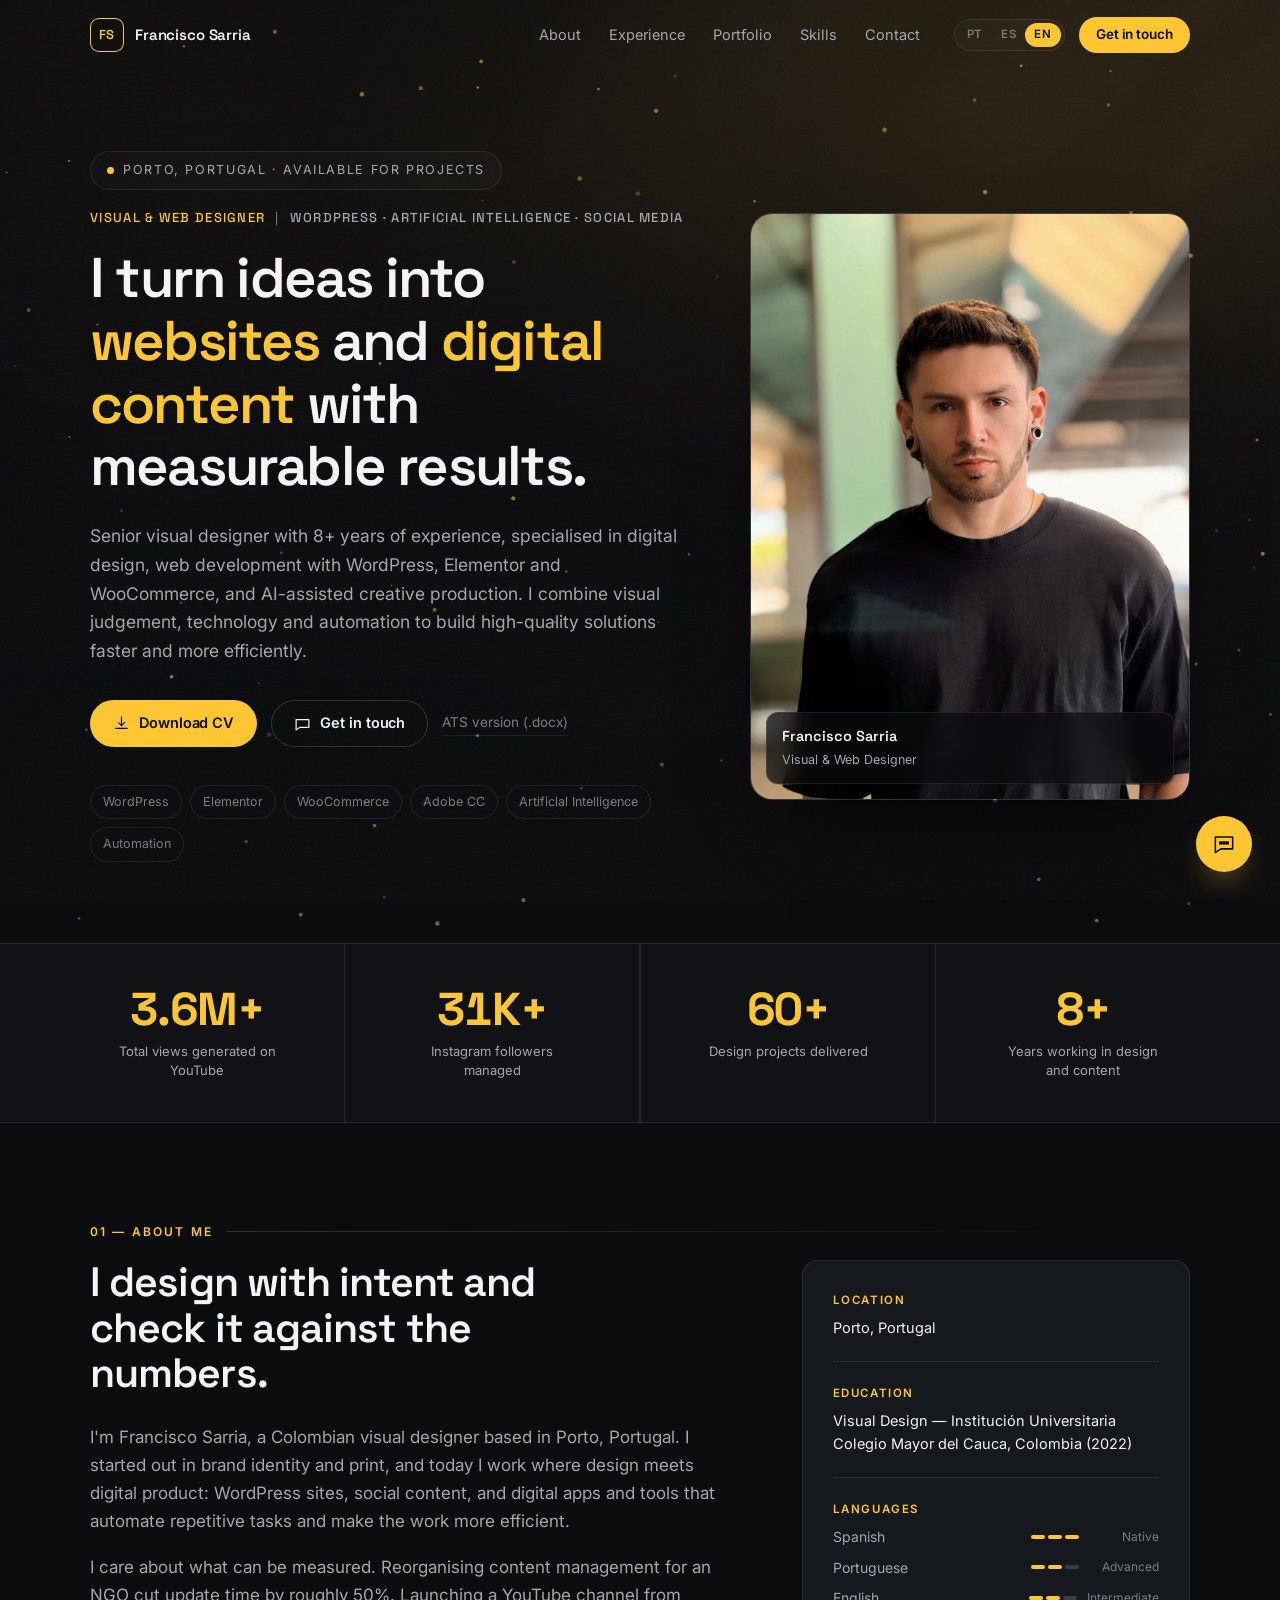
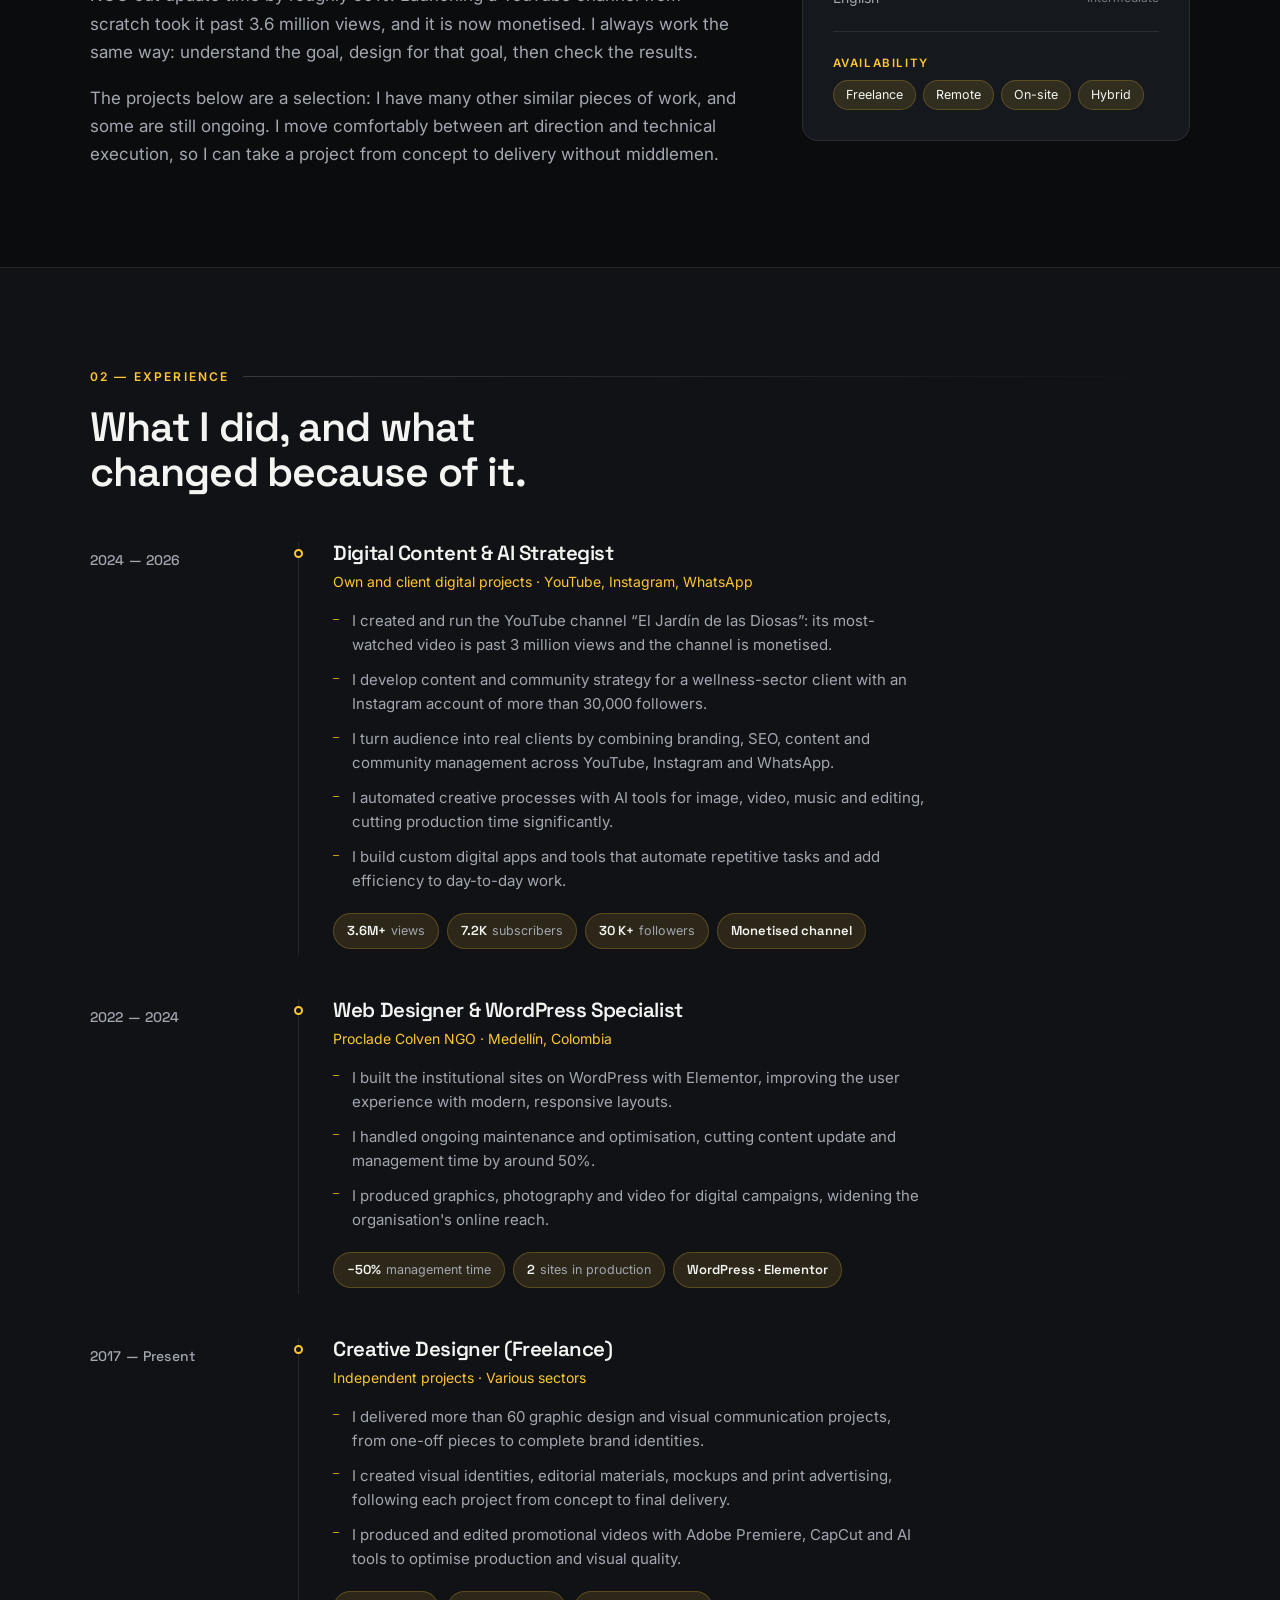
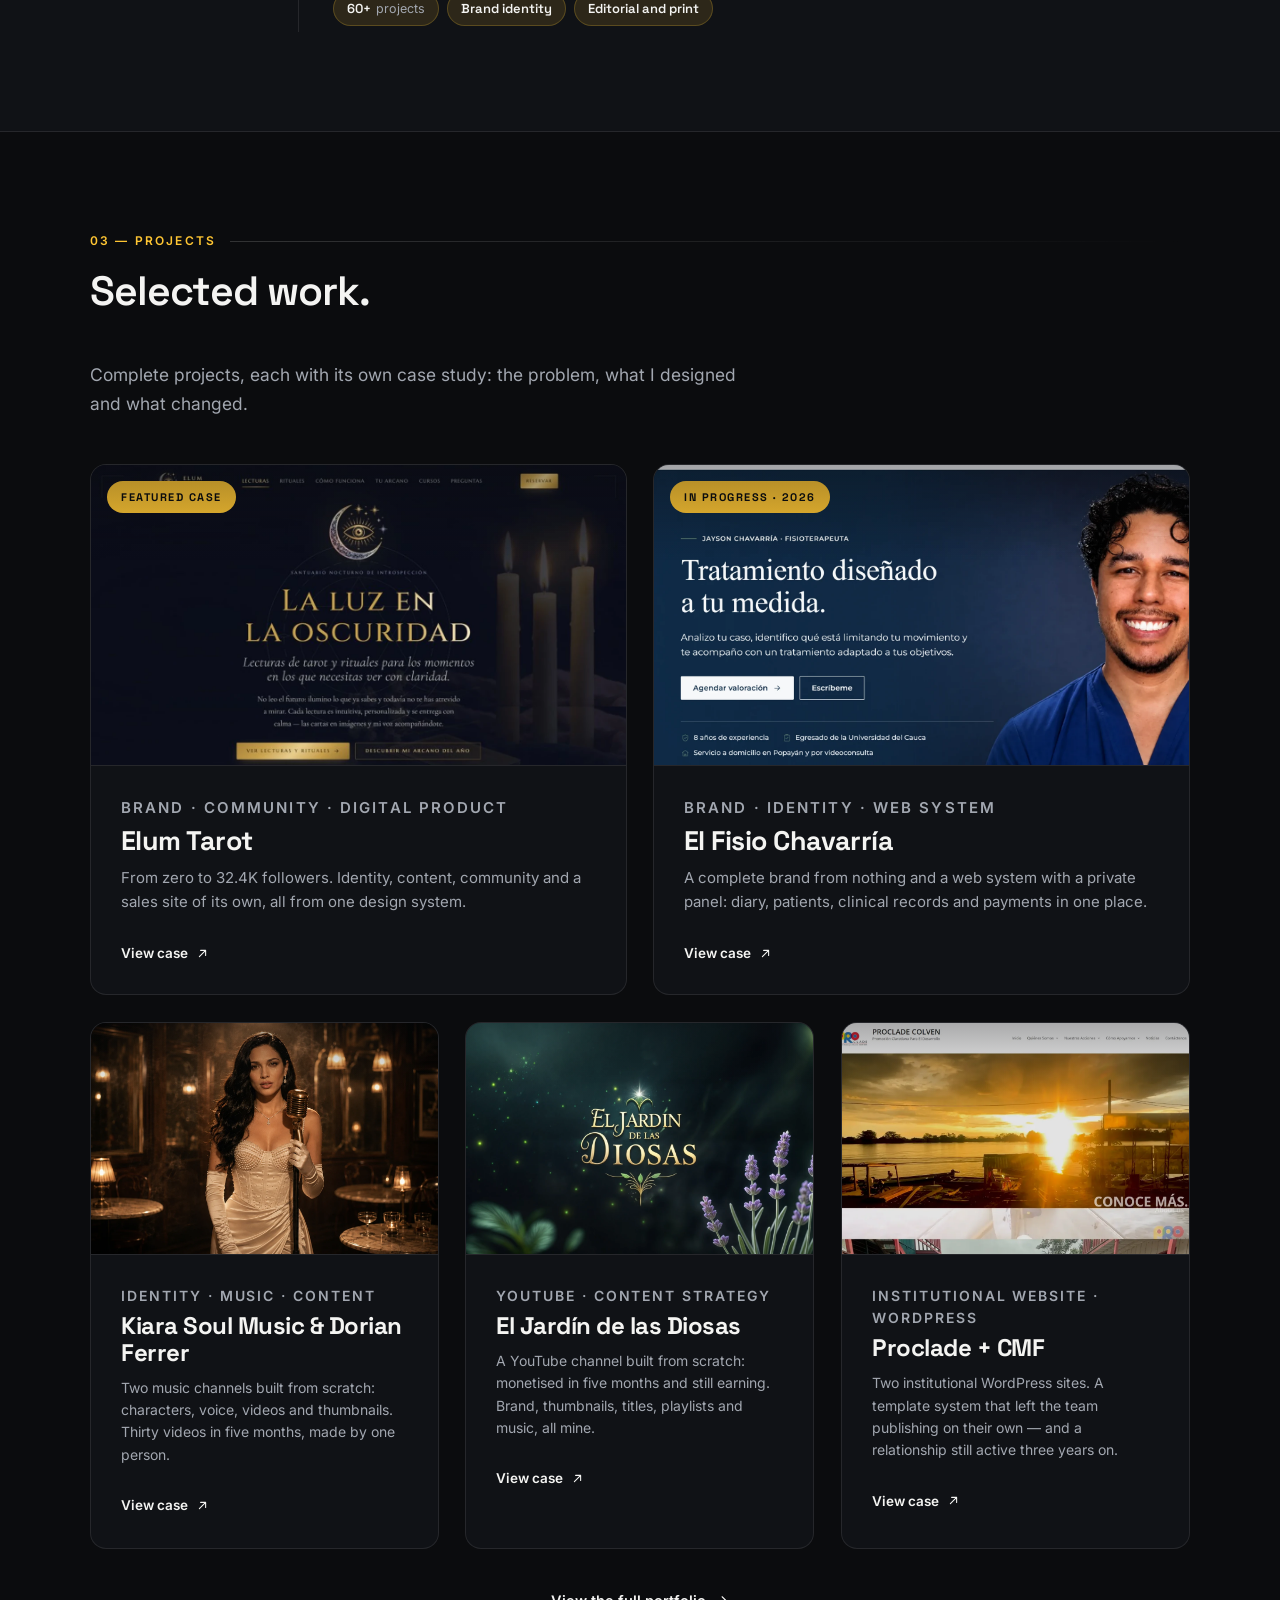
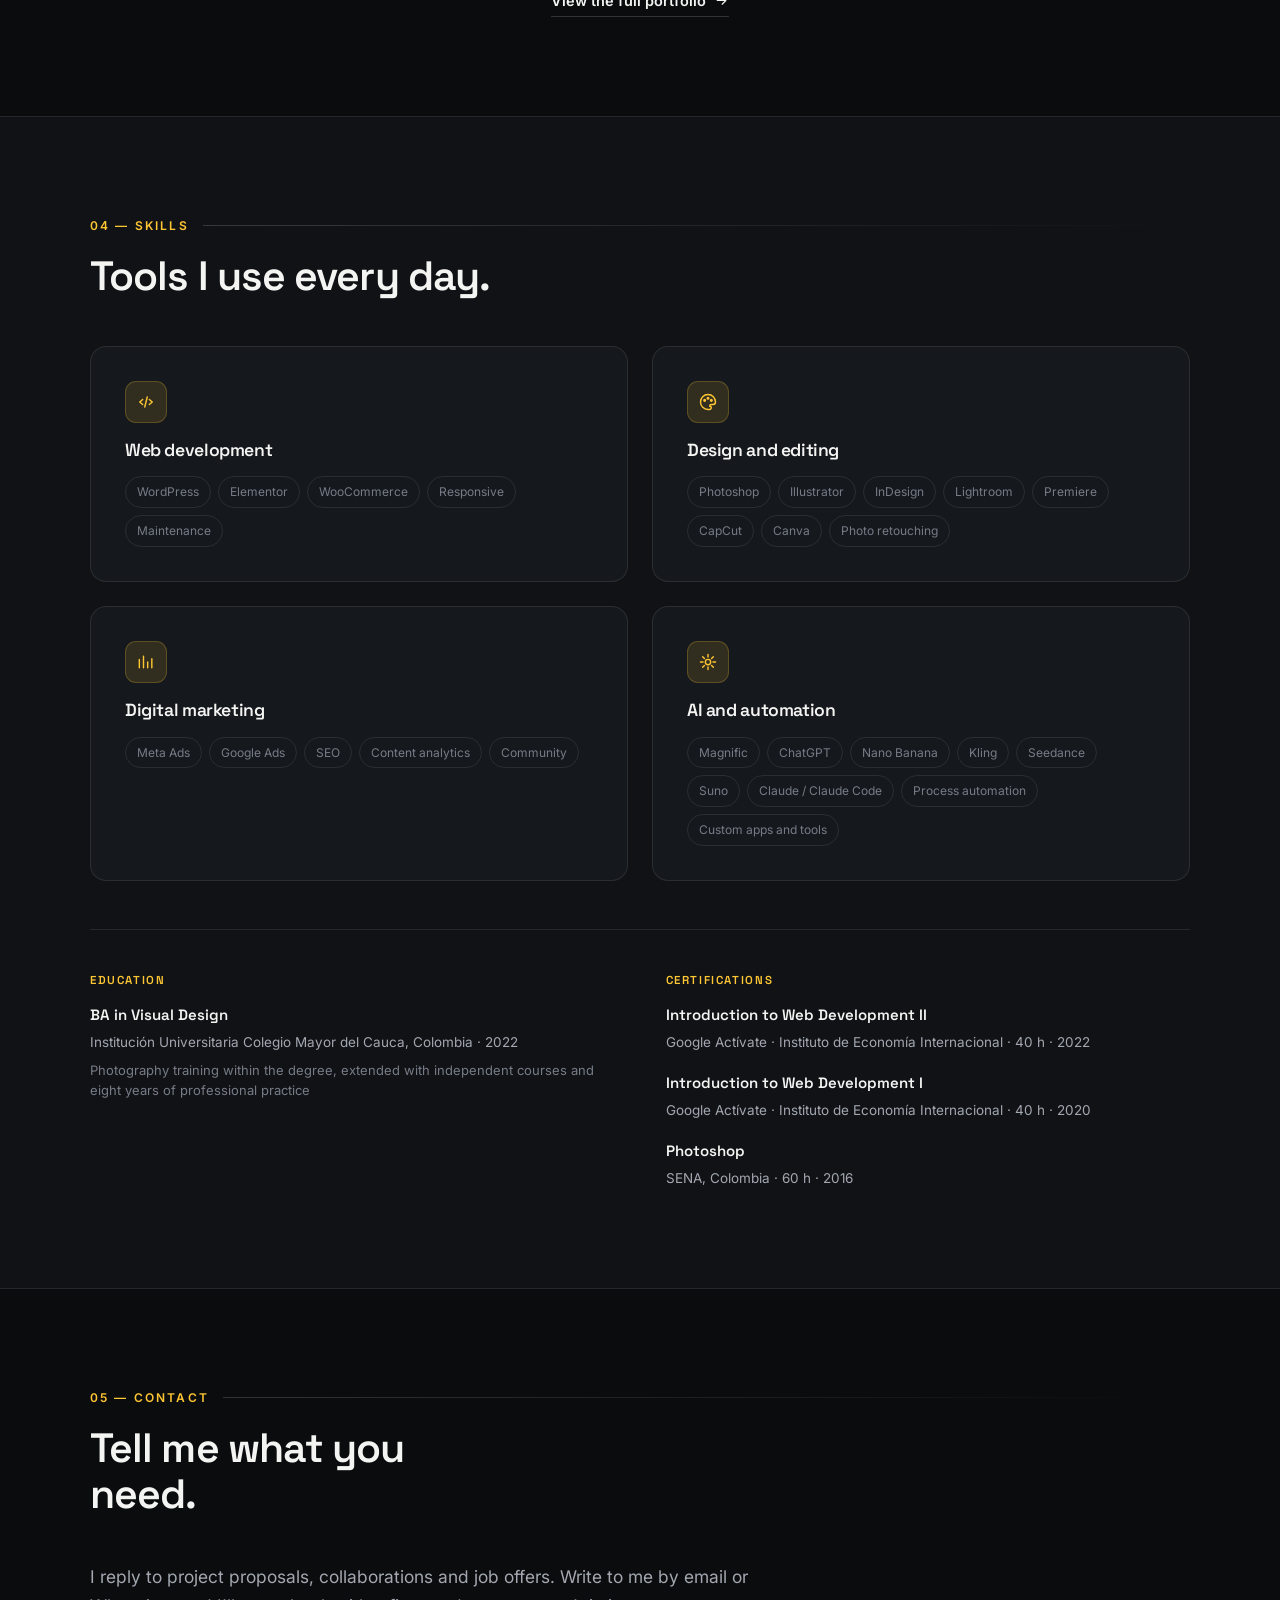
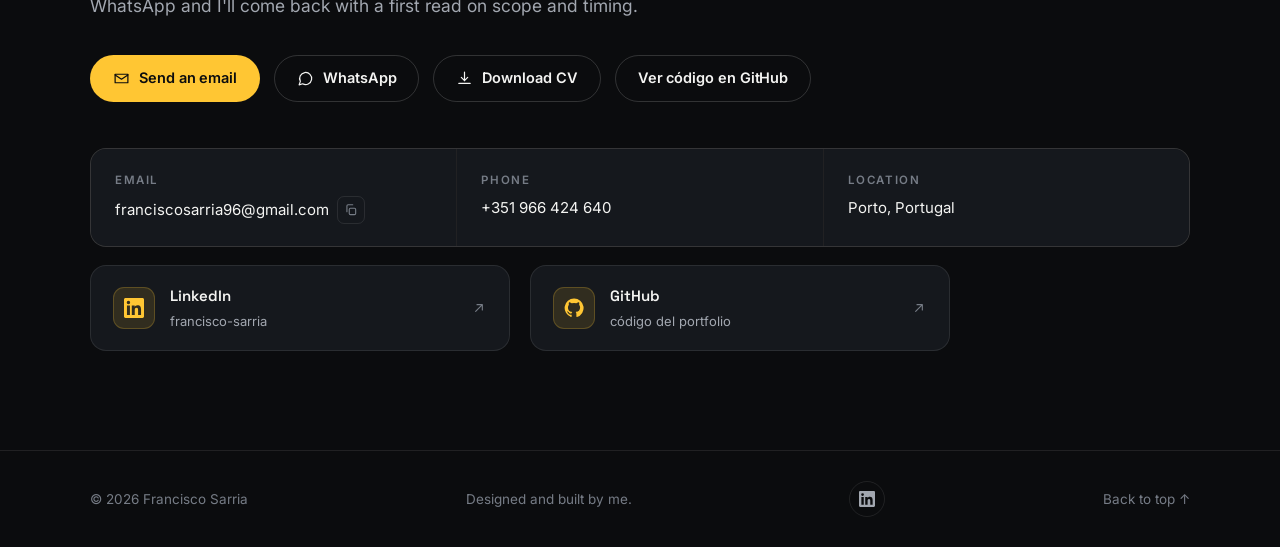
==== index.html @ 2a7cea92 "feat: destacar portfolio y herramientas personalizadas" ====
<!DOCTYPE html>
<html lang="es">
<head>
<meta charset="utf-8">
<meta name="viewport" content="width=device-width, initial-scale=1, viewport-fit=cover">
<title data-i18n="meta.title">Francisco Sarria — Diseñador Visual y Web · WordPress e IA</title>
<meta name="description" data-i18n-attr="content:meta.desc" content="Diseñador visual y web en Oporto, Portugal. Diseño y construyo páginas web con WordPress y con inteligencia artificial, y dirijo contenido digital.">
<meta name="author" content="Francisco Sarria">
<meta name="theme-color" content="#0B0C0E">

<meta property="og:type" content="website">
<meta property="og:title" content="Francisco Sarria — Visual &amp; Web Designer">
<meta property="og:description" content="Diseño y construyo páginas web con WordPress y con inteligencia artificial. Oporto, Portugal.">
<meta property="og:image" content="https://frajo10.github.io/cvfrancisco/assets/img/francisco.webp">
    <meta property="og:url" content="https://frajo10.github.io/cvfrancisco/">

<link rel="icon" href="assets/img/favicon.svg" type="image/svg+xml">
<link rel="preconnect" href="https://fonts.googleapis.com">
<link rel="preconnect" href="https://fonts.gstatic.com" crossorigin>
<link href="https://fonts.googleapis.com/css2?family=Inter:wght@400;500;600&family=Space+Grotesk:wght@400;500;600;700&display=swap" rel="stylesheet">
<link rel="stylesheet" href="assets/css/style.css?v=55">
<script>document.documentElement.classList.add('js');</script>
</head>
<body>

<a class="skip-link" href="#inicio" data-i18n="a11y.skip">Ir al contenido</a>
<div class="progress" id="progress" aria-hidden="true"><span></span></div>

<!-- ============ HEADER ============ -->
<header class="site-header" id="header">
  <div class="wrap header-inner">
    <a href="#inicio" class="brand" aria-label="Francisco Sarria">
      <span class="brand-mark">FS</span>
      <span class="brand-name">Francisco Sarria</span>
    </a>

    <nav class="nav" id="nav" aria-label="Principal">
      <a href="#sobre-mi"    data-i18n="nav.about">Sobre mí</a>
      <a href="#experiencia" data-i18n="nav.experience">Experiencia</a>
      <a href="portafolio.html" data-i18n="nav.work">Portafolio</a>
      <a href="#habilidades" data-i18n="nav.skills">Habilidades</a>
      <a href="#contacto"    data-i18n="nav.contact">Contacto</a>

      <div class="nav-tools">
        <div class="lang" role="group" aria-label="Idioma">
          <button type="button" data-lang="pt">PT</button>
          <button type="button" data-lang="es">ES</button>
          <button type="button" data-lang="en">EN</button>
        </div>
        <a href="#contacto" class="btn btn-primary btn-sm nav-cta" data-i18n="cta.write">Escríbeme</a>
      </div>
    </nav>

    <button class="burger" id="burger" aria-expanded="false" aria-controls="nav" aria-label="Menú">
      <span></span><span></span>
    </button>
  </div>
</header>

<main>

<!-- ============ HERO ============ -->
<section class="hero" id="inicio">
  <div class="hero-bg" aria-hidden="true"><img src="assets/img/hero-bg.webp" alt="" id="heroBg"></div>
  <div class="wrap hero-grid">

    <div class="hero-copy">
      <p class="eyebrow reveal">
        <span class="dot" aria-hidden="true"></span>
        <span data-i18n="hero.eyebrow">Oporto, Portugal · Disponible para proyectos</span>
      </p>

      <p class="hero-kicker reveal" data-d="1">
        <span class="hk-role" data-i18n="hero.kicker.role">Visual &amp; Web Designer</span>
        <span class="hk-stack" data-i18n="hero.kicker.stack">WordPress · Inteligencia Artificial · Social Media</span>
      </p>

      <h1 class="reveal" data-d="2" data-i18n-html="hero.title">
        Convierto ideas en <em>webs</em> y <em>contenido digital</em> con resultados medibles.
      </h1>

      <p class="lead reveal" data-d="3" data-i18n="hero.lead">
        Diseñador visual senior con +8 años de experiencia, especializado en diseño digital, desarrollo web
        con WordPress, Elementor y WooCommerce, y producción creativa asistida por IA. Combino criterio
        visual, tecnología y automatización para crear soluciones de alta calidad con mayor velocidad y
        eficiencia.
      </p>

      <div class="hero-actions reveal" data-d="4">
        <a class="btn btn-primary" href="assets/docs/CV-Francisco-Sarria-2026.pdf" download>
          <svg viewBox="0 0 24 24" aria-hidden="true"><path d="M12 3v12m0 0 4.5-4.5M12 15l-4.5-4.5M4 19h16"/></svg>
          <span data-i18n="cta.cv">Descargar CV</span>
        </a>
        <a class="btn btn-ghost" href="#contacto">
          <svg viewBox="0 0 24 24" aria-hidden="true"><path d="M3 6.5h18v11H8l-5 3.5z"/></svg>
          <span data-i18n="cta.write">Escríbeme</span>
        </a>
        <a class="link-min" href="assets/docs/CV-Francisco-Sarria-ATS.docx" download data-i18n="cta.ats">Versión ATS (.docx)</a>
      </div>

      <ul class="hero-tags reveal" data-d="5">
        <li>WordPress</li><li>Elementor</li><li>WooCommerce</li><li>Adobe CC</li><li data-i18n="tag.ai">Inteligencia Artificial</li><li data-i18n="tag.auto">Automatización</li>
      </ul>
    </div>

    <figure class="hero-photo reveal" data-d="2">
      <img src="assets/img/francisco.webp"
           srcset="assets/img/francisco-sm.webp 700w, assets/img/francisco.webp 1200w"
           sizes="(max-width:1020px) 92vw, 760px"
           data-i18n-attr="alt:a.foto" alt="Francisco Sarria" width="1200" height="1600" fetchpriority="high">
      <figcaption>
        <strong>Francisco Sarria</strong>
        <span data-i18n="hero.role">Visual &amp; Web Designer</span>
      </figcaption>
    </figure>

  </div>
</section>

<!-- ============ METRICS ============ -->
<section class="metrics" aria-label="Resultados">
  <div class="wrap metrics-grid">
    <div class="metric reveal" data-d="0" data-tilt="4">
      <span class="num" data-count="3.6" data-decimals="1" data-suffix=" M+">0</span>
      <span class="metric-label" data-i18n="metric.views">Reproducciones acumuladas en YouTube</span>
    </div>
    <div class="metric reveal" data-d="1" data-tilt="4">
      <span class="num" data-count="31" data-suffix=" K+">0</span>
      <span class="metric-label" data-i18n="metric.followers">Seguidores gestionados en Instagram</span>
    </div>
    <div class="metric reveal" data-d="2" data-tilt="4">
      <span class="num" data-count="60" data-suffix="+">0</span>
      <span class="metric-label" data-i18n="metric.projects">Proyectos de diseño entregados</span>
    </div>
    <div class="metric reveal" data-d="3" data-tilt="4">
      <span class="num" data-count="8" data-suffix="+">0</span>
      <span class="metric-label" data-i18n="metric.years">Años trabajando en diseño y contenido</span>
    </div>
  </div>
</section>

<!-- ============ SOBRE MÍ ============ -->
<section class="section" id="sobre-mi">
  <div class="wrap">
    <p class="kicker reveal"><span data-i18n="sec.about.kicker">01 — Sobre mí</span></p>
    <div class="about-grid">

      <div class="about-copy">
        <h2 class="reveal" data-i18n="sec.about.title">Diseño con criterio y lo compruebo con números.</h2>
        <p class="reveal" data-d="1" data-i18n="about.p1">
          Soy Francisco Sarria, diseñador visual colombiano radicado en Oporto. Empecé en identidad de marca e
          impresos y hoy trabajo donde el diseño se cruza con el producto digital: sitios en WordPress, contenido
          para redes y herramientas personalizadas que automatizan tareas, generan propuestas y ayudan a investigar
          oportunidades.
        </p>
        <p class="reveal" data-d="2" data-i18n="about.p2">
          Me interesa lo que se puede medir. Al reorganizar la gestión de contenidos de una ONGD, el tiempo de
          actualización bajó cerca de un 50%. Al lanzar un canal de YouTube desde cero, superó los 3,6 millones de
          reproducciones y hoy está monetizado. Trabajo siempre igual: entiendo el objetivo, diseño para ese
          objetivo y reviso los resultados.
        </p>
        <p class="reveal" data-d="3" data-i18n="about.p3">
          Me muevo con soltura entre la dirección de arte y la ejecución técnica, así que puedo llevar un proyecto
          del concepto a la entrega sin intermediarios.
        </p>
      </div>

      <aside class="about-facts reveal" data-d="2">
        <dl>
          <div>
            <dt data-i18n="facts.location">Ubicación</dt>
            <dd data-i18n="facts.location.v">Oporto, Portugal</dd>
          </div>
          <div>
            <dt data-i18n="facts.education">Formación</dt>
            <dd data-i18n="facts.education.v">Diseño Visual — Institución Universitaria Colegio Mayor del Cauca, Colombia (2022)</dd>
          </div>
          <div>
            <dt data-i18n="facts.languages">Idiomas</dt>
            <dd>
              <span class="lang-row"><span data-i18n="lang.es">Español</span><span class="bars" data-level="3" aria-hidden="true"><i></i><i></i><i></i></span><em data-i18n="level.native">Nativo</em></span>
              <span class="lang-row"><span data-i18n="lang.pt">Portugués</span><span class="bars" data-level="2" aria-hidden="true"><i></i><i></i><i></i></span><em data-i18n="level.advanced">Avanzado</em></span>
              <span class="lang-row"><span data-i18n="lang.en">Inglés</span><span class="bars" data-level="2" aria-hidden="true"><i></i><i></i><i></i></span><em data-i18n="level.intermediate">Intermedio</em></span>
            </dd>
          </div>
          <div>
            <dt data-i18n="facts.available">Disponibilidad</dt>
            <dd>
              <ul class="avail">
                <li data-i18n="avail.freelance">Freelance</li>
                <li data-i18n="avail.remote">Remoto</li>
                <li data-i18n="avail.onsite">Presencial</li>
                <li data-i18n="avail.hybrid">Híbrido</li>
              </ul>
            </dd>
          </div>
        </dl>
      </aside>

    </div>
  </div>
</section>

<!-- ============ EXPERIENCIA ============ -->
<section class="section section-alt" id="experiencia">
  <div class="wrap">
    <p class="kicker reveal"><span data-i18n="sec.exp.kicker">02 — Experiencia</span></p>
    <h2 class="reveal" data-i18n="sec.exp.title">Qué hice y qué cambió por hacerlo.</h2>

    <ol class="timeline">

      <li class="tl-item reveal">
        <div class="tl-when"><span>2024 — 2026</span></div>
        <div class="tl-body">
          <h3 data-i18n="exp.1.role">Digital Content &amp; AI Strategist</h3>
          <p class="tl-org" data-i18n="exp.1.org">Proyectos digitales propios y de clientes · YouTube, Instagram, WhatsApp</p>
          <ul>
            <li data-i18n="exp.1.b1">Creé y dirijo el canal de YouTube «El Jardín de las Diosas»: su vídeo más visto supera los 3 millones de reproducciones y el canal está monetizado.</li>
            <li data-i18n="exp.1.b2">Desarrollo la estrategia de contenido y comunidad de un cliente del sector bienestar, con una cuenta de Instagram de más de 30.000 seguidores.</li>
            <li data-i18n="exp.1.b3">Convierto audiencia en clientes reales combinando branding, SEO, contenido y gestión de comunidad en YouTube, Instagram y WhatsApp.</li>
            <li data-i18n="exp.1.b4">Automaticé procesos creativos con herramientas de IA para imagen, vídeo, música y edición, reduciendo de forma significativa los tiempos de producción.</li>
            <li data-i18n="exp.1.b5">Desarrollo herramientas a medida: generadores de prompts y contenido para nichos de Instagram, Prospecta para localizar webs con oportunidades de rediseño, y aplicaciones de research para Etsy y YouTube.</li>
          </ul>
          <div class="chips">
            <span class="chip"><span data-i18n="n.36m">3,6 M+</span> <em data-i18n="chip.views">reproducciones</em></span>
            <span class="chip"><span data-i18n="n.72k">7,2 K</span> <em data-i18n="chip.subs">suscriptores</em></span>
            <span class="chip">30 K+ <em data-i18n="chip.followers">seguidores</em></span>
            <span class="chip" data-i18n="chip.monetized">Canal monetizado</span>
          </div>
        </div>
      </li>

      <li class="tl-item reveal">
        <div class="tl-when"><span>2022 — 2024</span></div>
        <div class="tl-body">
          <h3 data-i18n="exp.2.role">Web Designer &amp; WordPress Specialist</h3>
          <p class="tl-org" data-i18n="exp.2.org">ONGD Proclade Colven · Medellín, Colombia</p>
          <ul>
            <li data-i18n="exp.2.b1">Desarrollé los sitios institucionales en WordPress con Elementor, mejorando la experiencia de usuario con layouts modernos y responsive.</li>
            <li data-i18n="exp.2.b2">Me encargué del mantenimiento y la optimización continua, reduciendo cerca de un 50% el tiempo de actualización y gestión de contenidos.</li>
            <li data-i18n="exp.2.b3">Produje contenido gráfico, fotografía y vídeo para campañas digitales, ampliando el alcance online de la organización.</li>
          </ul>
          <div class="chips">
            <span class="chip">−50% <em data-i18n="chip.time">tiempo de gestión</em></span>
            <span class="chip">2 <em data-i18n="chip.sites">sitios en producción</em></span>
            <span class="chip">WordPress · Elementor</span>
          </div>
        </div>
      </li>

      <li class="tl-item reveal">
        <div class="tl-when"><span>2017 — <span data-i18n="exp.3.now">Actualidad</span></span></div>
        <div class="tl-body">
          <h3 data-i18n="exp.3.role">Creative Designer (Freelance)</h3>
          <p class="tl-org" data-i18n="exp.3.org">Proyectos independientes · Sectores diversos</p>
          <ul>
            <li data-i18n="exp.3.b1">Entregué más de 60 proyectos de diseño gráfico y comunicación visual, desde piezas puntuales hasta identidades de marca completas.</li>
            <li data-i18n="exp.3.b2">Creé identidades visuales, materiales editoriales, mockups y publicidad impresa, acompañando cada proyecto del concepto a la entrega final.</li>
            <li data-i18n="exp.3.b3">Produje y edité vídeos promocionales con Adobe Premiere, CapCut y herramientas de IA para optimizar producción y calidad visual.</li>
          </ul>
          <div class="chips">
            <span class="chip">60+ <em data-i18n="chip.projects">proyectos</em></span>
            <span class="chip" data-i18n="chip.branding">Identidad de marca</span>
            <span class="chip" data-i18n="chip.editorial">Editorial e impresos</span>
          </div>
        </div>
      </li>

    </ol>
  </div>
</section>

<!-- ============ PROYECTOS ============ -->
<section class="section" id="proyectos">
  <div class="wrap">
    <p class="kicker reveal"><span data-i18n="sec.proj.kicker">03 — Proyectos</span></p>
    <h2 class="reveal" data-i18n="sec.proj.title">Trabajo seleccionado.</h2>
    <p class="lead reveal" data-d="1" data-i18n="sec.proj.lead"></p>

    <div class="vista">
      <article class="vista-card reveal vista-card--dest" data-d="0" data-tilt="3">
        <a href="elum.html">
          <div class="ph ph--cover">
            <span class="badge-featured" data-i18n="work.featured">Caso destacado</span>
            <img src="assets/img/elum/elum-portada.webp" data-i18n-attr="alt:a.portada" alt="" loading="lazy" width="1200" height="800">
          </div>
          <div class="vista-body">
            <p class="work-tag" data-i18n="work.1.tag"></p>
            <h3>Elum Tarot</h3>
            <p data-i18n="work.1.desc"></p>
            <span class="work-more">
              <span data-i18n="work.view">Ver caso</span>
              <svg viewBox="0 0 24 24" aria-hidden="true"><path d="M7 17 17 7M9 7h8v8"/></svg>
            </span>
          </div>
        </a>
      </article>
      <article class="vista-card reveal vista-card--dest" data-d="1" data-tilt="3">
        <a href="fisio-chavarria.html">
          <div class="ph ph--cover">
            <span class="badge-featured" data-i18n="work.inprogress">En desarrollo &middot; 2026</span>
            <img src="assets/img/fisio/fisio-portada.webp" data-i18n-attr="alt:af.web.home" alt="" loading="lazy" width="1500" height="1000">
          </div>
          <div class="vista-body">
            <p class="work-tag" data-i18n="work.5.tag"></p>
            <h3>El Fisio Chavarr&iacute;a</h3>
            <p data-i18n="work.5.desc"></p>
            <span class="work-more">
              <span data-i18n="work.view">Ver caso</span>
              <svg viewBox="0 0 24 24" aria-hidden="true"><path d="M7 17 17 7M9 7h8v8"/></svg>
            </span>
          </div>
        </a>
      </article>
      <article class="vista-card reveal" data-d="2" data-tilt="5">
        <a href="kiara-dorian.html">
          <div class="ph ph--cover">
            <img src="assets/img/kiara/kiara-plano-16x9.webp" data-i18n-attr="alt:ak.k16" alt="" loading="lazy" width="1628" height="916">
          </div>
          <div class="vista-body">
            <p class="work-tag" data-i18n="work.2.tag"></p>
            <h3>Kiara Soul Music &amp; Dorian Ferrer</h3>
            <p data-i18n="work.2.desc"></p>
            <span class="work-more">
              <span data-i18n="work.view">Ver caso</span>
              <svg viewBox="0 0 24 24" aria-hidden="true"><path d="M7 17 17 7M9 7h8v8"/></svg>
            </span>
          </div>
        </a>
      </article>
      <article class="vista-card reveal" data-d="3" data-tilt="5">
        <a href="jardin.html">
          <div class="ph ph--cover">
            <img src="assets/img/jardin/jardin-banner.webp" data-i18n-attr="alt:aj.banner" alt="" loading="lazy" width="1400" height="788">
          </div>
          <div class="vista-body">
            <p class="work-tag" data-i18n="work.3.tag"></p>
            <h3>El Jardín de las Diosas</h3>
            <p data-i18n="work.3.desc"></p>
            <span class="work-more">
              <span data-i18n="work.view">Ver caso</span>
              <svg viewBox="0 0 24 24" aria-hidden="true"><path d="M7 17 17 7M9 7h8v8"/></svg>
            </span>
          </div>
        </a>
      </article>
      <article class="vista-card reveal" data-d="4" data-tilt="5">
        <a href="proclade-cmf.html">
          <div class="ph ph--cover">
            <img src="assets/img/proclade/proclade-portada.webp" data-i18n-attr="alt:ap.ph" alt="" loading="lazy" width="1400" height="788">
          </div>
          <div class="vista-body">
            <p class="work-tag" data-i18n="work.4.tag"></p>
            <h3>Proclade + CMF</h3>
            <p data-i18n="work.4.desc"></p>
            <span class="work-more">
              <span data-i18n="work.view">Ver caso</span>
              <svg viewBox="0 0 24 24" aria-hidden="true"><path d="M7 17 17 7M9 7h8v8"/></svg>
            </span>
          </div>
        </a>
      </article>
    </div>

    <div class="projects-more reveal">
      <a href="portafolio.html" class="section-link">
        <span data-i18n="work.viewAll">Ver todo el portafolio</span>
        <svg viewBox="0 0 24 24" aria-hidden="true"><path d="M5 12h14M13 6l6 6-6 6"/></svg>
      </a>
    </div>
  </div>
</section>

<!-- ============ HABILIDADES ============ -->
<section class="section section-alt" id="habilidades">
  <div class="wrap">
    <p class="kicker reveal"><span data-i18n="sec.skills.kicker">04 — Habilidades</span></p>
    <h2 class="reveal" data-i18n="sec.skills.title">Herramientas que uso a diario.</h2>

    <div class="skills">
      <div class="skill reveal" data-d="0">
        <span class="skill-ico" aria-hidden="true">
          <svg viewBox="0 0 24 24"><path d="M8 9 4.5 12 8 15m8-6 3.5 3-3.5 3M13.5 6l-3 12"/></svg>
        </span>
        <h3 data-i18n="skills.web">Desarrollo web</h3>
        <ul class="tags">
          <li>WordPress</li><li>Elementor</li><li>WooCommerce</li><li data-i18n="t.responsive">Responsive</li><li data-i18n="t.maintenance">Mantenimiento</li>
        </ul>
      </div>

      <div class="skill reveal" data-d="1">
        <span class="skill-ico" aria-hidden="true">
          <svg viewBox="0 0 24 24"><path d="M12 3a9 9 0 1 0 0 18h2a2 2 0 0 0 0-4 2 2 0 0 1 2-2h2a3 3 0 0 0 3-3 9 9 0 0 0-9-9Z"/><circle cx="8" cy="10" r="1"/><circle cx="12" cy="7.5" r="1"/><circle cx="16" cy="10" r="1"/></svg>
        </span>
        <h3 data-i18n="skills.design">Diseño y edición</h3>
        <ul class="tags">
          <li>Photoshop</li><li>Illustrator</li><li>InDesign</li><li>Lightroom</li><li>Premiere</li><li>CapCut</li><li>Canva</li><li data-i18n="t.retouch">Retoque fotográfico</li>
        </ul>
      </div>

      <div class="skill reveal" data-d="2">
        <span class="skill-ico" aria-hidden="true">
          <svg viewBox="0 0 24 24"><path d="M4 19V9m5 10V5m5 14v-7m5 7V8"/></svg>
        </span>
        <h3 data-i18n="skills.marketing">Marketing digital</h3>
        <ul class="tags">
          <li>Meta Ads</li><li>Google Ads</li><li>SEO</li><li data-i18n="t.analytics">Analítica de contenido</li><li data-i18n="t.community">Comunidad</li>
        </ul>
      </div>

      <div class="skill reveal" data-d="3">
        <span class="skill-ico" aria-hidden="true">
          <svg viewBox="0 0 24 24"><path d="M12 3v3m0 12v3M3 12h3m12 0h3M5.6 5.6l2.1 2.1m8.6 8.6 2.1 2.1m0-12.8-2.1 2.1m-8.6 8.6-2.1 2.1"/><circle cx="12" cy="12" r="3.2"/></svg>
        </span>
        <h3 data-i18n="skills.ai">IA y automatización</h3>
        <ul class="tags">
          <li>Magnific</li><li>ChatGPT</li><li>Nano Banana</li><li>Kling</li><li>Seedance</li><li>Suno</li><li>Claude / Claude Code</li>
          <li data-i18n="t.automation">Automatización de procesos</li><li data-i18n="t.tools">Apps y herramientas a medida</li>
          <!-- FASE POSTERIOR: cuando elum.html documente la landing, convertir el tag
               "Apps y herramientas a medida" en un enlace a elum.html. Es la unica
               afirmacion de esta tarjeta sin una pieza que la respalde. -->
        </ul>
      </div>
    </div>

    <div class="edu reveal" data-d="4">
      <div class="edu-col">
        <h3 data-i18n="edu.h1">Formación</h3>
        <ul class="edu-list">
          <li>
            <strong data-i18n="edu.deg">Licenciatura en Diseño Visual</strong>
            <span data-i18n="edu.deg.v">Institución Universitaria Colegio Mayor del Cauca, Colombia · 2022</span>
            <em data-i18n="edu.deg.n">Formación en fotografía dentro de la carrera, ampliada con cursos independientes y ocho años de práctica profesional</em>
          </li>
        </ul>
      </div>
      <div class="edu-col">
        <h3 data-i18n="edu.h2">Certificaciones</h3>
        <ul class="edu-list">
          <li>
            <strong data-i18n="edu.c1">Introducción al Desarrollo Web II</strong>
            <span data-i18n="edu.c1.v">Google Actívate · Instituto de Economía Internacional · 40 h · 2022</span>
          </li>
          <li>
            <strong data-i18n="edu.c2">Introducción al Desarrollo Web I</strong>
            <span data-i18n="edu.c2.v">Google Actívate · Instituto de Economía Internacional · 40 h · 2020</span>
          </li>
          <li>
            <strong data-i18n="edu.c3">Photoshop</strong>
            <span data-i18n="edu.c3.v">SENA, Colombia · 60 h · 2016</span>
          </li>
        </ul>
      </div>
    </div>
  </div>
</section>

<!-- ============ CONTACTO ============ -->
<section class="section contact" id="contacto">
  <div class="wrap">
    <p class="kicker reveal"><span data-i18n="sec.contact.kicker">05 — Contacto</span></p>
    <h2 class="reveal" data-i18n="sec.contact.title">Cuéntame qué necesitas.</h2>
    <p class="lead reveal" data-d="1" data-i18n="contact.lead">
      Respondo a propuestas de proyecto, colaboraciones y ofertas de trabajo. Escríbeme por correo o por WhatsApp
      y te contesto con una primera idea de alcance y plazos.
    </p>

    <div class="contact-actions reveal" data-d="2">
      <a class="btn btn-primary" href="mailto:franciscosarria96@gmail.com?subject=Proyecto%20-%20Francisco%20Sarria">
        <svg viewBox="0 0 24 24" aria-hidden="true"><path d="M3 6h18v12H3z"/><path d="m3 7 9 6 9-6"/></svg>
        <span data-i18n="cta.email">Enviar un correo</span>
      </a>
      <a class="btn btn-ghost" href="https://wa.me/351966424640" target="_blank" rel="noopener noreferrer">
        <svg viewBox="0 0 24 24" aria-hidden="true"><path d="M3 21l1.7-5A8.5 8.5 0 1 1 8 19.4z"/></svg>
        <span>WhatsApp</span>
      </a>
      <a class="btn btn-ghost" href="assets/docs/CV-Francisco-Sarria-2026.pdf" download>
        <svg viewBox="0 0 24 24" aria-hidden="true"><path d="M12 3v12m0 0 4.5-4.5M12 15l-4.5-4.5M4 19h16"/></svg>
        <span data-i18n="cta.cv">Descargar CV</span>
      </a>
      <a class="btn btn-ghost" href="https://github.com/frajo10/cvfrancisco" target="_blank" rel="noopener noreferrer">
        <span>Ver código en GitHub</span>
      </a>
    </div>

    <ul class="contact-list reveal" data-d="3">
      <li>
        <span data-i18n="contact.email">Correo</span>
        <span class="dato-copia">
          <a href="mailto:franciscosarria96@gmail.com">franciscosarria96@gmail.com</a>
          <button type="button" class="copiar" data-copiar="franciscosarria96@gmail.com" data-i18n-attr="aria-label:contact.copiar">
            <svg viewBox="0 0 24 24" aria-hidden="true"><rect x="9" y="9" width="11" height="11" rx="2"/><path d="M5 15V5a2 2 0 0 1 2-2h8"/></svg>
          </button>
        </span>
      </li>
      <li>
        <span data-i18n="contact.phone">Teléfono</span>
        <a href="tel:+351966424640">+351 966 424 640</a>
      </li>
      <li>
        <span data-i18n="contact.city">Ubicación</span>
        <span data-i18n="facts.location.v">Oporto, Portugal</span>
      </li>
    </ul>

    <ul class="socials reveal" data-d="4">
        <li>
          <a href="https://www.linkedin.com/in/francisco-sarria-528048232/" target="_blank" rel="noopener noreferrer">
            <span class="soc-ico"><svg class="ico-brand" viewBox="0 0 24 24" aria-hidden="true"><path d="M20.45 20.45h-3.55v-5.57c0-1.33-.03-3.04-1.86-3.04-1.85 0-2.13 1.45-2.13 2.94v5.67H9.35V9h3.41v1.56h.05c.48-.9 1.64-1.85 3.37-1.85 3.6 0 4.27 2.37 4.27 5.46v6.28zM5.34 7.43a2.06 2.06 0 1 1 0-4.13 2.06 2.06 0 0 1 0 4.13zm1.78 13.02H3.56V9h3.56v11.45zM22.22 0H1.77C.79 0 0 .77 0 1.73v20.54C0 23.23.79 24 1.77 24h20.45c.98 0 1.78-.77 1.78-1.73V1.73C24 .77 23.2 0 22.22 0z"/></svg></span>
            <span class="soc-txt"><strong>LinkedIn</strong><em>francisco-sarria</em></span>
            <svg class="soc-arrow" viewBox="0 0 24 24" aria-hidden="true"><path d="M7 17 17 7M9 7h8v8"/></svg>
          </a>
        </li>
        <li>
          <a href="https://github.com/frajo10/cvfrancisco" target="_blank" rel="noopener noreferrer">
            <span class="soc-ico"><svg class="ico-brand" viewBox="0 0 24 24" aria-hidden="true"><path d="M12 .7a11.3 11.3 0 0 0-3.6 22c.57.1.78-.25.78-.55v-2.16c-3.18.69-3.85-1.34-3.85-1.34-.52-1.32-1.27-1.67-1.27-1.67-1.04-.71.08-.7.08-.7 1.15.08 1.76 1.18 1.76 1.18 1.02 1.75 2.67 1.25 3.32.96.1-.74.4-1.25.73-1.54-2.54-.29-5.2-1.27-5.2-5.66 0-1.25.45-2.27 1.18-3.07-.12-.29-.51-1.45.11-3.02 0 0 .96-.31 3.13 1.17a10.8 10.8 0 0 1 5.7 0c2.17-1.48 3.13-1.17 3.13-1.17.62 1.57.23 2.73.11 3.02.73.8 1.18 1.82 1.18 3.07 0 4.4-2.67 5.36-5.22 5.64.41.36.78 1.07.78 2.16v3.2c0 .3.2.66.79.55A11.3 11.3 0 0 0 12 .7Z"/></svg></span>
            <span class="soc-txt"><strong>GitHub</strong><em>código del portfolio</em></span>
            <svg class="soc-arrow" viewBox="0 0 24 24" aria-hidden="true"><path d="M7 17 17 7M9 7h8v8"/></svg>
          </a>
        </li>
    </ul>
  </div>
</section>

</main>

<footer class="site-footer">
  <div class="wrap footer-inner">
    <p>© <span id="year">2026</span> Francisco Sarria</p>
    <p data-i18n="footer.note">Diseñado y desarrollado por mí.</p>

    <ul class="foot-social">
        <li><a href="https://www.linkedin.com/in/francisco-sarria-528048232/" target="_blank" rel="noopener noreferrer" aria-label="LinkedIn"><svg class="ico-brand" viewBox="0 0 24 24" aria-hidden="true"><path d="M20.45 20.45h-3.55v-5.57c0-1.33-.03-3.04-1.86-3.04-1.85 0-2.13 1.45-2.13 2.94v5.67H9.35V9h3.41v1.56h.05c.48-.9 1.64-1.85 3.37-1.85 3.6 0 4.27 2.37 4.27 5.46v6.28zM5.34 7.43a2.06 2.06 0 1 1 0-4.13 2.06 2.06 0 0 1 0 4.13zm1.78 13.02H3.56V9h3.56v11.45zM22.22 0H1.77C.79 0 0 .77 0 1.73v20.54C0 23.23.79 24 1.77 24h20.45c.98 0 1.78-.77 1.78-1.73V1.73C24 .77 23.2 0 22.22 0z"/></svg></a></li>
    </ul>
    <a href="#inicio" class="to-top" data-i18n="footer.top">Volver arriba ↑</a>
  </div>
</footer>

<script src="assets/js/i18n.js?v=55"></script>
<script src="assets/js/main.js?v=55"></script>
<script src="assets/js/motion.js?v=55" defer></script>
<script src="assets/js/asistente.js?v=55" defer></script>
</body>
</html>
---- assets/css/style.css ----
/* =========================================================
   Francisco Sarria — Portfolio
   ========================================================= */

:root{
  --bg:#0B0C0E;
  --bg-alt:#101216;
  --surface:#15181D;
  --surface-2:#1B1F26;
  --line:rgba(255,255,255,.09);
  --line-strong:rgba(255,255,255,.16);

  --text:#F4F4F2;
  --muted:#A2A7B0;
  --muted-dim:#767C86;

  --accent:#FFC633;
  --accent-dim:#C99A1F;
  --accent-soft:rgba(255,198,51,.12);

  --font-display:'Space Grotesk',ui-sans-serif,system-ui,sans-serif;
  --font-body:'Inter',ui-sans-serif,system-ui,-apple-system,'Segoe UI',sans-serif;

  --wrap:1180px;
  --pad:clamp(20px,5vw,40px);
  --radius:16px;
  --radius-sm:10px;

  --ease:cubic-bezier(.22,.61,.36,1);
  --header-h:70px;
}

*,*::before,*::after{box-sizing:border-box}

html{
  -webkit-text-size-adjust:100%;
  scroll-behavior:smooth;
}

body{
  margin:0;
  background:var(--bg);
  color:var(--text);
  font-family:var(--font-body);
  font-size:clamp(15.5px,.35vw + 15px,17px);
  line-height:1.65;
  -webkit-font-smoothing:antialiased;
  overflow-x:hidden;
}

body::before{ /* grain */
  content:"";
  position:fixed;
  inset:0;
  pointer-events:none;
  z-index:1;
  opacity:.035;
  background-image:url("data:image/svg+xml,%3Csvg xmlns='http://www.w3.org/2000/svg' width='140' height='140'%3E%3Cfilter id='n'%3E%3CfeTurbulence type='fractalNoise' baseFrequency='.85' numOctaves='3'/%3E%3C/filter%3E%3Crect width='100%25' height='100%25' filter='url(%23n)'/%3E%3C/svg%3E");
}

img{max-width:100%;height:auto;display:block}
svg{fill:none;stroke:currentColor;stroke-width:1.7;stroke-linecap:round;stroke-linejoin:round}

a{color:inherit;text-decoration:none}
ul,ol{margin:0;padding:0;list-style:none}
h1,h2,h3{font-family:var(--font-display);font-weight:600;line-height:1.12;letter-spacing:-.022em;margin:0}
p{margin:0}

::selection{background:var(--accent);color:#0B0C0E}

:focus-visible{
  outline:2px solid var(--accent);
  outline-offset:3px;
  border-radius:4px;
}

.wrap{width:100%;max-width:var(--wrap);margin-inline:auto;padding-inline:var(--pad)}

.skip-link{
  position:absolute;left:-9999px;top:10px;z-index:200;
  background:var(--accent);color:#0B0C0E;padding:10px 16px;border-radius:8px;font-weight:600;
}
.skip-link:focus{left:16px}

/* ---------- scroll progress ---------- */
.progress{position:fixed;top:0;left:0;right:0;height:2px;z-index:120;background:transparent}
.progress span{display:block;height:100%;width:0;background:var(--accent);transition:width .1s linear}

/* ---------- header ---------- */
.site-header{
  position:fixed;top:0;left:0;right:0;z-index:100;
  transition:background .35s var(--ease),border-color .35s var(--ease),backdrop-filter .35s;
  border-bottom:1px solid transparent;
}
.site-header.is-stuck{
  background:rgba(11,12,14,.82);
  backdrop-filter:blur(14px) saturate(140%);
  -webkit-backdrop-filter:blur(14px) saturate(140%);
  border-bottom-color:var(--line);
}
.header-inner{display:flex;align-items:center;justify-content:space-between;gap:20px;height:var(--header-h)}

.brand{display:flex;align-items:center;gap:11px;font-family:var(--font-display);font-weight:600}
.brand-mark{
  width:34px;height:34px;flex:none;display:grid;place-items:center;
  border:1px solid var(--accent);color:var(--accent);
  border-radius:9px;font-size:13px;letter-spacing:.03em;
  transition:background .3s var(--ease),color .3s var(--ease);
}
.brand:hover .brand-mark{background:var(--accent);color:#0B0C0E}
.brand-name{font-size:15px;letter-spacing:-.01em}

.nav{display:flex;align-items:center;gap:28px}
.nav > a{
  position:relative;font-size:14.5px;color:var(--muted);
  transition:color .25s var(--ease);padding:6px 0;
}
.nav > a::after{
  content:"";position:absolute;left:0;bottom:0;height:1px;width:0;background:var(--accent);
  transition:width .3s var(--ease);
}
.nav > a:hover{color:var(--text)}
.nav > a.active{color:var(--text)}
.nav > a.active::after,.nav > a:hover::after{width:100%}

.nav-tools{display:flex;align-items:center;gap:14px;margin-left:6px}

.lang{display:flex;border:1px solid var(--line);border-radius:999px;padding:3px;background:rgba(255,255,255,.02)}
.lang button{
  appearance:none;border:0;background:transparent;color:var(--muted-dim);
  font:600 11.5px/1 var(--font-body);letter-spacing:.06em;
  padding:6px 9px;border-radius:999px;cursor:pointer;
  transition:color .25s var(--ease),background .25s var(--ease);
}
.lang button:hover{color:var(--text)}
.lang button.active{background:var(--accent);color:#0B0C0E}

.burger{
  display:none;width:42px;height:42px;border:1px solid var(--line);background:transparent;
  border-radius:10px;cursor:pointer;padding:0;position:relative;
}
.burger span{
  position:absolute;left:11px;width:20px;height:1.5px;background:var(--text);
  transition:transform .3s var(--ease),opacity .3s var(--ease);
}
.burger span:nth-child(1){top:17px}
.burger span:nth-child(2){top:23px}
.burger[aria-expanded="true"] span:nth-child(1){transform:translateY(3px) rotate(45deg)}
.burger[aria-expanded="true"] span:nth-child(2){transform:translateY(-3px) rotate(-45deg)}

/* ---------- buttons ---------- */
.btn{
  display:inline-flex;align-items:center;gap:9px;
  font:600 14.5px/1 var(--font-body);letter-spacing:-.005em;
  padding:14px 22px;border-radius:999px;cursor:pointer;
  border:1px solid transparent;
  transition:transform .25s var(--ease),background .25s var(--ease),color .25s var(--ease),border-color .25s var(--ease),box-shadow .25s var(--ease);
}
.btn svg{width:17px;height:17px;flex:none}
.btn-primary{background:var(--accent);color:#0B0C0E;box-shadow:0 0 0 0 rgba(255,198,51,.35)}
.btn-primary:hover{transform:translateY(-2px);box-shadow:0 10px 30px -10px rgba(255,198,51,.5)}
.btn-ghost{border-color:var(--line-strong);color:var(--text)}
.btn-ghost:hover{transform:translateY(-2px);border-color:var(--accent);color:var(--accent)}
.btn-sm{padding:10px 16px;font-size:13.5px}

.link-min{
  font-size:13.5px;color:var(--muted-dim);border-bottom:1px solid var(--line);
  padding-bottom:2px;transition:color .25s var(--ease),border-color .25s var(--ease);
}
.link-min:hover{color:var(--accent);border-color:var(--accent)}

/* ---------- hero ---------- */
.hero{position:relative;padding-top:calc(var(--header-h) + clamp(48px,9vh,96px));padding-bottom:clamp(60px,9vh,110px);overflow:hidden}
.hero-bg{position:absolute;inset:-10% 0 auto;height:120%;z-index:0;pointer-events:none}
.hero-bg img{width:100%;height:100%;object-fit:cover;opacity:.28;will-change:transform}
.hero::after{
  content:"";position:absolute;inset:0;z-index:0;pointer-events:none;
  background:
    radial-gradient(90% 70% at 78% 12%,rgba(255,198,51,.10),transparent 60%),
    linear-gradient(180deg,rgba(11,12,14,.55) 0%,rgba(11,12,14,.86) 55%,var(--bg) 100%);
}
.hero-grid{position:relative;z-index:2;display:grid;grid-template-columns:1.15fr .85fr;gap:clamp(32px,5vw,72px);align-items:center}

.eyebrow{
  display:inline-flex;align-items:center;gap:9px;
  font-size:12.5px;letter-spacing:.13em;text-transform:uppercase;color:var(--muted);
  border:1px solid var(--line);border-radius:999px;padding:8px 16px;margin-bottom:18px;
  background:rgba(255,255,255,.02);
}

/* Kicker del hero: cargo + stack, en una linea */
.hero-kicker{
  display:flex;flex-wrap:wrap;align-items:center;gap:10px;
  font-family:var(--font-display);font-size:13px;font-weight:500;
  letter-spacing:.1em;text-transform:uppercase;line-height:1.5;
  margin-bottom:20px;
}
.hk-role{color:var(--accent)}
/* La barra viaja pegada al stack, para que nunca quede colgando al final de una linea */
.hk-stack{color:var(--muted)}
.hk-stack::before{content:"|";color:var(--muted-dim);font-weight:400;margin-right:10px}
.eyebrow .dot{width:7px;height:7px;border-radius:50%;background:var(--accent);flex:none;box-shadow:0 0 0 0 rgba(255,198,51,.6);animation:pulse 2.6s infinite}
@keyframes pulse{
  0%{box-shadow:0 0 0 0 rgba(255,198,51,.55)}
  70%{box-shadow:0 0 0 9px rgba(255,198,51,0)}
  100%{box-shadow:0 0 0 0 rgba(255,198,51,0)}
}

.hero h1{font-size:clamp(2.15rem,4.6vw,3.5rem);letter-spacing:-.032em;margin-bottom:24px;max-width:15ch}
.hero h1 em{font-style:normal;color:var(--accent)}

.lead{color:var(--muted);font-size:clamp(1rem,.35vw + .95rem,1.09rem);max-width:60ch}

.hero-actions{display:flex;flex-wrap:wrap;align-items:center;gap:14px;margin-top:34px}

.hero-tags{display:flex;flex-wrap:wrap;gap:8px;margin-top:38px}
.hero-tags li{
  font-size:12.5px;color:var(--muted-dim);border:1px solid var(--line);
  padding:6px 12px;border-radius:999px;
}

.hero-photo{margin:0;position:relative}
.hero-photo::before{
  content:"";position:absolute;inset:-14% -10% -6%;z-index:-1;
  background:radial-gradient(50% 50% at 50% 45%,rgba(255,198,51,.20),transparent 70%);
  filter:blur(10px);
}
.hero-photo img{
  width:100%;border-radius:calc(var(--radius) + 6px);
  border:1px solid var(--line-strong);
  aspect-ratio:3/4;object-fit:cover;object-position:50% 22%;
  box-shadow:0 40px 80px -40px rgba(0,0,0,.9);
}
.hero-photo figcaption{
  position:absolute;left:16px;bottom:16px;right:16px;
  display:flex;flex-direction:column;gap:2px;
  background:rgba(11,12,14,.72);backdrop-filter:blur(10px);
  border:1px solid var(--line);border-radius:12px;padding:12px 15px;
}
.hero-photo figcaption strong{font-family:var(--font-display);font-size:14.5px;font-weight:600}
.hero-photo figcaption span{font-size:12.5px;color:var(--muted)}

/* ---------- metrics ---------- */
.metrics{border-block:1px solid var(--line);background:var(--bg-alt);position:relative;z-index:2}
.metrics-grid{display:grid;grid-template-columns:repeat(4,1fr);gap:1px;background:var(--line);padding-inline:0}
.metric{background:var(--bg-alt);padding:clamp(28px,4vw,42px) clamp(18px,2.5vw,30px);text-align:center}
.metric .num{
  display:block;font-family:var(--font-display);font-weight:700;
  font-size:clamp(2rem,3.6vw,2.9rem);letter-spacing:-.03em;color:var(--accent);
  line-height:1;margin-bottom:10px;font-variant-numeric:tabular-nums;
}
.metric-label{display:block;font-size:13px;color:var(--muted);line-height:1.45;max-width:22ch;margin-inline:auto}

/* ---------- sections ---------- */
.section{padding-block:clamp(72px,11vh,132px);position:relative;z-index:2}
.section-alt{background:var(--bg-alt);border-block:1px solid var(--line)}
.section h2{font-size:clamp(1.7rem,3.2vw,2.6rem);max-width:20ch;margin-bottom:clamp(28px,4vw,46px)}

.kicker{
  display:flex;align-items:center;gap:14px;
  font-size:12px;letter-spacing:.18em;text-transform:uppercase;color:var(--accent);
  margin-bottom:18px;font-weight:600;
}
.kicker::after{content:"";height:1px;flex:1;background:linear-gradient(90deg,var(--line-strong),transparent)}

/* ---------- about ---------- */
.about-grid{display:grid;grid-template-columns:1.25fr .75fr;gap:clamp(32px,5vw,66px);align-items:start}
.about-copy h2{margin-bottom:26px}
.about-copy p{color:var(--muted);margin-bottom:18px;max-width:62ch}
.about-copy p:last-child{margin-bottom:0}

.about-facts{
  border:1px solid var(--line);border-radius:var(--radius);
  background:var(--surface);padding:clamp(22px,3vw,30px);
  position:sticky;top:calc(var(--header-h) + 24px);
}
.about-facts dl{margin:0;display:grid;gap:22px}
.about-facts dt{
  font-size:11.5px;letter-spacing:.14em;text-transform:uppercase;color:var(--accent);
  font-weight:600;margin-bottom:7px;
}
.about-facts dd{margin:0;font-size:14.5px;color:var(--text);line-height:1.55}
.about-facts > dl > div + div{border-top:1px solid var(--line);padding-top:22px}

.avail{display:flex;flex-wrap:wrap;gap:7px;margin-top:3px}
.avail li{
  font-size:12.5px;line-height:1.3;color:var(--text);
  background:var(--accent-soft);border:1px solid rgba(255,198,51,.22);
  padding:6px 12px;border-radius:999px;
}

.lang-row{display:flex;align-items:center;gap:10px;margin-bottom:9px;font-size:14px}
.lang-row:last-child{margin-bottom:0}
.lang-row > span:first-child{flex:1;color:var(--muted)}
.lang-row em{font-style:normal;font-size:12px;color:var(--muted-dim);min-width:70px;text-align:right}
.bars{display:flex;gap:3px}
.bars i{width:14px;height:4px;border-radius:2px;background:var(--line-strong)}
.bars[data-level="1"] i:nth-child(-n+1),
.bars[data-level="2"] i:nth-child(-n+2),
.bars[data-level="3"] i:nth-child(-n+3){background:var(--accent)}

/* ---------- timeline ---------- */
.timeline{position:relative;display:grid;gap:clamp(28px,4vw,44px)}
.tl-item{display:grid;grid-template-columns:170px 1fr;gap:clamp(20px,3vw,40px);position:relative}
.tl-when{position:relative;padding-top:3px}
.tl-when span{
  font-family:var(--font-display);font-size:14px;font-weight:500;color:var(--muted);
  letter-spacing:.01em;white-space:nowrap;
}
.tl-body{
  position:relative;border-left:1px solid var(--line);padding-left:clamp(22px,3vw,34px);
  padding-bottom:6px;
}
.tl-body::before{
  content:"";position:absolute;left:-5px;top:7px;width:9px;height:9px;border-radius:50%;
  background:var(--bg-alt);border:2px solid var(--accent);
  transition:transform .35s var(--ease),box-shadow .35s var(--ease);
}
.tl-item:hover .tl-body::before{transform:scale(1.35);box-shadow:0 0 0 6px rgba(255,198,51,.12)}
.tl-body h3{font-size:clamp(1.15rem,1.6vw,1.4rem);margin-bottom:5px}
.tl-org{font-size:14px;color:var(--accent);margin-bottom:16px}
.tl-body ul{display:grid;gap:11px;margin-bottom:20px}
.tl-body ul li{
  position:relative;padding-left:19px;color:var(--muted);font-size:15px;line-height:1.6;max-width:66ch;
}
.tl-body ul li::before{
  content:"";position:absolute;left:0;top:.62em;width:6px;height:1px;background:var(--accent-dim);
}

.chips{display:flex;flex-wrap:wrap;gap:8px}
.chip{
  display:inline-flex;align-items:baseline;gap:5px;
  font-family:var(--font-display);font-size:13px;font-weight:600;color:var(--text);
  background:var(--accent-soft);border:1px solid rgba(255,198,51,.22);
  padding:6px 13px;border-radius:999px;
}
.chip em{font-style:normal;font-weight:400;font-family:var(--font-body);font-size:12.5px;color:var(--muted)}

/* ---------- projects ---------- */
.projects{display:grid;grid-template-columns:repeat(3,1fr);gap:clamp(18px,2.4vw,26px)}

.card{
  grid-column:span 1;
  display:flex;flex-direction:column;
  background:var(--surface);border:1px solid var(--line);border-radius:var(--radius);
  overflow:hidden;
  transition:transform .4s var(--ease),border-color .4s var(--ease),box-shadow .4s var(--ease);
}
.card:hover{transform:translateY(-5px);border-color:var(--line-strong);box-shadow:0 28px 60px -34px rgba(0,0,0,.95)}

.card-visual{position:relative;overflow:hidden;background:var(--surface-2)}
.card-visual img{
  width:100%;aspect-ratio:3/2;object-fit:cover;
  transition:transform .7s var(--ease),filter .5s var(--ease);
  filter:saturate(.9);
}
.card:hover .card-visual img{transform:scale(1.05);filter:saturate(1.05)}
.card-visual::after{
  content:"";position:absolute;inset:0;pointer-events:none;
  background:linear-gradient(180deg,transparent 55%,rgba(21,24,29,.75) 100%);
}

.card-body{padding:clamp(20px,2.4vw,28px);display:flex;flex-direction:column;gap:13px;flex:1}
.card-tag{font-size:11.5px;letter-spacing:.14em;text-transform:uppercase;color:var(--accent);font-weight:600}
.card-body h3{font-size:clamp(1.12rem,1.5vw,1.32rem)}
.card-body > p{color:var(--muted);font-size:14.5px;line-height:1.6}

.tags{display:flex;flex-wrap:wrap;gap:7px;margin-top:auto}
.tags li{
  font-size:12px;color:var(--muted-dim);border:1px solid var(--line);
  padding:5px 11px;border-radius:999px;
}

.card-links{display:flex;flex-wrap:wrap;gap:16px;padding-top:4px}
.card-links a{
  display:inline-flex;align-items:center;gap:6px;
  font-size:13.5px;font-weight:500;color:var(--text);
  border-bottom:1px solid var(--line-strong);padding-bottom:3px;
  transition:color .25s var(--ease),border-color .25s var(--ease);
}
.card-links a svg{width:14px;height:14px;transition:transform .25s var(--ease)}
.card-links a:hover{color:var(--accent);border-color:var(--accent)}
.card-links a:hover svg{transform:translate(2px,-2px)}

/* featured card */
.card-featured{grid-column:span 3;flex-direction:row;align-items:stretch}
.card-featured .card-visual{flex:1.05;display:grid;place-items:center;padding:clamp(24px,3.5vw,44px);background:linear-gradient(160deg,#171A20,#0F1116)}
.card-featured .card-visual::after{display:none}
.card-featured .card-body{flex:1;justify-content:center;padding:clamp(24px,3.2vw,44px)}

/* capturas reales de los sitios, en marcos de navegador superpuestos */
.shots{position:relative;width:100%;padding-bottom:clamp(34px,5vw,54px)}
.browser{
  margin:0;border-radius:11px;overflow:hidden;background:#0E1015;
  border:1px solid var(--line-strong);box-shadow:0 30px 60px -34px rgba(0,0,0,.95);
  transition:transform .5s var(--ease),box-shadow .5s var(--ease);
}
.browser img{width:100%;display:block}
.browser-bar{display:flex;align-items:center;gap:6px;padding:9px 11px;background:#171A20;border-bottom:1px solid var(--line)}
.browser-bar .tl{width:8px;height:8px;border-radius:50%;background:#2C313A;flex:none}
.browser-bar .tl:first-child{background:#3A3F49}
.browser-bar .url{
  margin-left:9px;flex:1;background:#0E1015;border-radius:6px;padding:5px 11px;
  font-size:11.5px;color:var(--muted-dim);font-family:var(--font-body);
  white-space:nowrap;overflow:hidden;text-overflow:ellipsis;
}

.shot-main{width:92%}
.shot-sub{position:absolute;right:0;bottom:0;width:46%;z-index:2}
.card-featured:hover .shot-main{transform:translateY(-4px)}
.card-featured:hover .shot-sub{transform:translateY(-9px);box-shadow:0 34px 64px -30px rgba(0,0,0,1)}

/* ---------- skills ---------- */
.skills{display:grid;grid-template-columns:repeat(2,1fr);gap:clamp(16px,2.2vw,24px)}
.skill{
  border:1px solid var(--line);border-radius:var(--radius);background:var(--surface);
  padding:clamp(24px,3vw,34px);
  transition:border-color .35s var(--ease),transform .35s var(--ease),background .35s var(--ease);
}
.skill:hover{border-color:rgba(255,198,51,.3);transform:translateY(-3px);background:var(--surface-2)}
.skill-ico{
  display:grid;place-items:center;width:42px;height:42px;border-radius:11px;
  background:var(--accent-soft);color:var(--accent);border:1px solid rgba(255,198,51,.22);
  margin-bottom:18px;
}
.skill-ico svg{width:20px;height:20px}
.skill h3{font-size:1.1rem;margin-bottom:16px}

/* ---------- contact ---------- */
.contact{text-align:left}
.contact h2{max-width:16ch}
.contact .lead{margin-bottom:34px}
/* ---------- formación y certificaciones ---------- */
.edu{
  display:grid;grid-template-columns:1fr 1fr;gap:clamp(24px,4vw,56px);
  margin-top:clamp(30px,4vw,48px);padding-top:clamp(28px,4vw,44px);
  border-top:1px solid var(--line);
}
.edu h3{
  font-size:11.5px;letter-spacing:.14em;text-transform:uppercase;color:var(--accent);
  font-weight:600;margin-bottom:16px;
}
.edu-list{display:grid;gap:18px}
.edu-list li{display:flex;flex-direction:column;gap:3px}
.edu-list strong{font-family:var(--font-display);font-size:15px;font-weight:600;color:var(--text)}
.edu-list span{font-size:13.5px;color:var(--muted)}
.edu-list em{font-style:normal;font-size:13px;color:var(--muted-dim);line-height:1.55;margin-top:4px}

.contact-actions{display:flex;flex-wrap:wrap;gap:14px;margin-bottom:46px}

.contact-list{display:grid;grid-template-columns:repeat(3,1fr);gap:1px;background:var(--line);border:1px solid var(--line);border-radius:var(--radius);overflow:hidden}
.contact-list li{background:var(--surface);padding:22px 24px;display:flex;flex-direction:column;gap:6px}
.contact-list li > span:first-child{font-size:11.5px;letter-spacing:.14em;text-transform:uppercase;color:var(--muted-dim);font-weight:600}
.contact-list a,.contact-list li > span:last-child{font-size:15px;color:var(--text);transition:color .25s var(--ease)}
.contact-list a:hover{color:var(--accent)}

/* ---------- LinkedIn y GitHub ---------- */
.ico-brand{fill:currentColor;stroke:none}

.socials{display:flex;flex-wrap:wrap;gap:clamp(14px,2vw,20px);margin-top:18px}
.socials li{flex:1 1 300px;max-width:420px}
.socials a{
  display:flex;align-items:center;gap:15px;width:100%;
  border:1px solid var(--line);border-radius:var(--radius);background:var(--surface);
  padding:18px 22px;
  transition:border-color .3s var(--ease),transform .3s var(--ease),background .3s var(--ease);
}
.socials a:hover{border-color:rgba(255,198,51,.4);transform:translateY(-3px);background:var(--surface-2)}
.soc-ico{
  display:grid;place-items:center;width:42px;height:42px;flex:none;border-radius:11px;
  background:var(--accent-soft);color:var(--accent);border:1px solid rgba(255,198,51,.22);
}
.soc-ico svg{width:20px;height:20px}
.soc-txt{display:flex;flex-direction:column;gap:2px;min-width:0}
.soc-txt strong{font-family:var(--font-display);font-size:15px;font-weight:600;color:var(--text)}
.soc-txt em{font-style:normal;font-size:13px;color:var(--muted);overflow:hidden;text-overflow:ellipsis;white-space:nowrap}
.soc-arrow{width:16px;height:16px;margin-left:auto;flex:none;color:var(--muted-dim);transition:transform .3s var(--ease),color .3s var(--ease)}
.socials a:hover .soc-arrow{transform:translate(2px,-2px);color:var(--accent)}

.foot-social{display:flex;gap:10px}
.foot-social a{
  display:grid;place-items:center;width:36px;height:36px;border-radius:50%;
  border:1px solid var(--line);color:var(--muted);
  transition:color .25s var(--ease),border-color .25s var(--ease),transform .25s var(--ease);
}
.foot-social a svg{width:16px;height:16px}
.foot-social a:hover{color:var(--accent);border-color:var(--accent);transform:translateY(-2px)}

/* ---------- footer ---------- */
.site-footer{border-top:1px solid var(--line);padding-block:30px;position:relative;z-index:2}
.footer-inner{display:flex;flex-wrap:wrap;align-items:center;justify-content:space-between;gap:14px;font-size:13.5px;color:var(--muted-dim)}
.to-top{transition:color .25s var(--ease)}
.to-top:hover{color:var(--accent)}

/* ---------- reveal animation ----------
   Sin JS el contenido se ve siempre; la animación sólo existe si .js está presente. */
.js .reveal{opacity:0;transform:translateY(22px);transition:opacity .7s var(--ease),transform .7s var(--ease)}
.js .reveal.in{opacity:1;transform:none}
.js .reveal[data-d="1"]{transition-delay:.08s}
.js .reveal[data-d="2"]{transition-delay:.16s}
.js .reveal[data-d="3"]{transition-delay:.24s}
.js .reveal[data-d="4"]{transition-delay:.32s}
.js .reveal[data-d="5"]{transition-delay:.4s}


/* =========================================================
   PAGINA DE TRABAJO Y PAGINAS DE CASO
   ========================================================= */

.page-head{
  padding-top:calc(var(--header-h) + clamp(44px,8vh,88px));
  padding-bottom:clamp(26px,4vw,44px);
  position:relative;z-index:2;
}
.page-head h1{font-size:clamp(1.9rem,4vw,3rem);max-width:17ch;margin-bottom:20px}
.page-head .lead{max-width:58ch}

.back-link{
  display:inline-flex;align-items:center;gap:8px;
  font-size:14px;color:var(--muted);margin-bottom:20px;
  transition:color .25s var(--ease);
}
.back-link svg{width:15px;height:15px;transition:transform .25s var(--ease)}
.back-link:hover{color:var(--accent)}
.back-link:hover svg{transform:translateX(-3px)}

/* ---------- grid maestro ---------- */
.work-grid{
  display:grid;grid-template-columns:repeat(3,1fr);
  gap:clamp(18px,2.4vw,26px);
  padding-bottom:clamp(72px,11vh,132px);
  position:relative;z-index:2;
}

.work-card{
  grid-column:span 1;
  background:var(--surface);border:1px solid var(--line);border-radius:var(--radius);
  overflow:hidden;
  transition:transform .4s var(--ease),border-color .4s var(--ease),box-shadow .4s var(--ease);
}
.work-card:hover{
  transform:translateY(-5px);border-color:var(--line-strong);
  box-shadow:0 28px 60px -34px rgba(0,0,0,.95);
}
.work-card > a{display:flex;flex-direction:column;height:100%}

.work-card--featured{grid-column:span 3;border-color:rgba(255,198,51,.28)}
.work-card--featured:hover{border-color:rgba(255,198,51,.5)}
.work-card--featured > a{flex-direction:row;align-items:stretch}
.work-card--featured .ph{flex:1.05;aspect-ratio:auto;min-height:330px;border-bottom:0;border-right:1px solid var(--line)}
.work-card--featured .work-body{flex:1;justify-content:center;padding:clamp(26px,3.4vw,46px)}
.work-card--featured .work-body h2{font-size:clamp(1.5rem,2.6vw,2.1rem)}

/* ---------- marcador de espacio ---------- */
.ph{
  position:relative;aspect-ratio:3/2;display:grid;place-items:center;
  border-bottom:1px solid var(--line);
  background:
    repeating-linear-gradient(135deg,rgba(255,255,255,.022) 0 10px,transparent 10px 20px),
    linear-gradient(160deg,#171A20,#0F1116);
}
.ph-mark{
  display:inline-flex;align-items:center;gap:9px;
  font-family:var(--font-display);font-size:11.5px;font-weight:600;
  letter-spacing:.16em;text-transform:uppercase;color:var(--muted-dim);
  border:1px dashed var(--line-strong);border-radius:999px;padding:9px 16px;
}
.ph-mark::before{content:"";width:6px;height:6px;border-radius:50%;background:var(--accent);opacity:.65;flex:none}

/* Cuando la tarjeta ya tiene portada real, la imagen sustituye a la trama */
.ph--cover{background:none;padding:0;overflow:hidden}
.ph--cover img{
  width:100%;height:100%;object-fit:cover;object-position:50% 0;
  transition:transform .7s var(--ease);
}
.work-card:hover .ph--cover img{transform:scale(1.04)}
.ph--cover::after{
  content:"";position:absolute;inset:0;pointer-events:none;
  background:linear-gradient(180deg,rgba(11,12,14,.35) 0%,transparent 32%);
}

.badge-featured{
  position:absolute;top:16px;left:16px;
  display:inline-flex;align-items:center;
  font-family:var(--font-display);font-size:11px;font-weight:700;
  letter-spacing:.14em;text-transform:uppercase;color:#0B0C0E;
  background:var(--accent);border-radius:999px;padding:7px 14px;
}

/* ---------- cuerpo de tarjeta ---------- */
.work-body{padding:clamp(20px,2.4vw,28px);display:flex;flex-direction:column;gap:12px;flex:1}
.work-tag{font-size:11.5px;letter-spacing:.14em;text-transform:uppercase;color:var(--accent);font-weight:600}
.work-body h2{font-size:clamp(1.12rem,1.5vw,1.32rem)}
.work-body > p{color:var(--muted);font-size:14.5px;line-height:1.6}
.work-more{
  margin-top:auto;padding-top:6px;
  display:inline-flex;align-items:center;gap:7px;
  font-size:13.5px;font-weight:600;color:var(--text);
  transition:color .25s var(--ease);
}
.work-more svg{width:15px;height:15px;transition:transform .25s var(--ease)}
.work-card:hover .work-more{color:var(--accent)}
.work-card:hover .work-more svg{transform:translate(3px,-3px)}

/* ---------- esqueleto de caso ---------- */
.case-body{padding-top:clamp(16px,3vw,32px)}
.case-wip{
  border:1px dashed var(--line-strong);border-radius:var(--radius);
  background:var(--surface);
  padding:clamp(34px,6vw,68px) clamp(24px,4vw,48px);
  display:flex;flex-direction:column;align-items:flex-start;gap:18px;
}
.case-wip h2{font-size:clamp(1.3rem,2.2vw,1.75rem)}
.case-wip p{color:var(--muted);max-width:56ch}

/* ---------- enlace de seccion ---------- */
.section-link{
  display:inline-flex;align-items:center;gap:8px;
  font-size:14.5px;font-weight:600;color:var(--text);
  border-bottom:1px solid var(--line-strong);padding-bottom:3px;
  transition:color .25s var(--ease),border-color .25s var(--ease);
}
.section-link svg{width:15px;height:15px;transition:transform .25s var(--ease)}
.section-link:hover{color:var(--accent);border-color:var(--accent)}
.section-link:hover svg{transform:translateX(3px)}
.projects-more{margin-top:clamp(26px,3.5vw,40px);display:flex;justify-content:center}


/* =========================================================
   CONTENIDO DE UN CASO
   ========================================================= */

/* ---------- cabecera ---------- */
.case-hero h1{font-size:clamp(2.2rem,5vw,3.6rem);letter-spacing:-.03em;margin-bottom:22px}
.case-hero .lead{max-width:60ch;margin-bottom:34px}

.case-meta{
  display:grid;grid-template-columns:repeat(3,1fr);gap:1px;
  background:var(--line);border:1px solid var(--line);border-radius:var(--radius);
  overflow:hidden;margin-bottom:clamp(30px,4vw,46px);
}
.case-meta div{background:var(--surface);padding:20px 22px;display:flex;flex-direction:column;gap:6px}
.case-meta dt{font-size:11.5px;letter-spacing:.14em;text-transform:uppercase;color:var(--muted-dim);font-weight:600}
.case-meta dd{margin:0;font-size:14.5px;color:var(--text);line-height:1.5}

.case-kpis{
  display:grid;grid-template-columns:repeat(4,1fr);gap:1px;
  background:var(--line);border-block:1px solid var(--line);
}
.case-kpi{background:var(--bg-alt);padding:clamp(24px,3vw,34px) clamp(16px,2vw,26px);text-align:center}
.case-kpi b{
  display:block;font-family:var(--font-display);font-weight:700;
  font-size:clamp(1.5rem,2.8vw,2.2rem);letter-spacing:-.03em;color:var(--accent);
  line-height:1;margin-bottom:9px;
}
.case-kpi span{display:block;font-size:12.5px;color:var(--muted);line-height:1.45;max-width:24ch;margin-inline:auto}

/* ---------- secciones ---------- */
.case-sec{padding-block:clamp(64px,9vh,110px);position:relative;z-index:2}
.case-sec h2{font-size:clamp(1.6rem,3vw,2.35rem);max-width:22ch;margin-bottom:22px}
.case-sec h3{font-size:clamp(1.15rem,1.8vw,1.4rem);margin-bottom:14px}
.case-copy{color:var(--muted);max-width:64ch;display:grid;gap:16px;font-size:clamp(15px,.3vw + 14.6px,16.5px)}
.case-copy strong{color:var(--text);font-weight:600}
.case-lead{max-width:60ch;margin-bottom:clamp(26px,3.5vw,40px)}

/* La landing abre el caso y pesa mas que el resto */
.case-sec--hero{
  background:var(--bg-alt);border-block:1px solid var(--line);
  padding-block:clamp(76px,11vh,140px);
}
.case-sec--hero::before{
  content:"";position:absolute;inset:0;pointer-events:none;z-index:-1;
  background:radial-gradient(70% 45% at 50% 0%,rgba(255,198,51,.07),transparent 70%);
}
.case-sec--hero h2{font-size:clamp(1.85rem,3.6vw,2.85rem)}

/* ---------- figuras ---------- */
.fig{margin:0}
.fig img{
  width:100%;border-radius:var(--radius);border:1px solid var(--line);
  background:var(--surface);
}
.fig figcaption,.fig-note{
  margin-top:12px;font-size:13px;color:var(--muted-dim);line-height:1.55;
}
.stack{display:grid;gap:clamp(22px,3vw,38px)}
.stack-lg{display:grid;gap:clamp(34px,5vw,64px)}

.grid-2{display:grid;grid-template-columns:repeat(2,1fr);gap:clamp(16px,2.2vw,26px)}
.grid-3{display:grid;grid-template-columns:repeat(3,1fr);gap:clamp(16px,2.2vw,26px)}
.grid-4{display:grid;grid-template-columns:repeat(4,1fr);gap:clamp(14px,1.8vw,20px)}
.grid-align-end{align-items:end}
.grid-align-center{align-items:center}
.fig--narrow{max-width:440px}

/* Un panel ya viene disenado: sin marco extra que compita */
.panel img{border-radius:var(--radius);border:1px solid var(--line);width:100%}

/* ---------- marco de navegador con scroll interno ---------- */
.browser--scroll .browser-scroll{
  max-height:min(72vh,720px);overflow-y:auto;overscroll-behavior:contain;
  scrollbar-width:thin;scrollbar-color:rgba(255,198,51,.45) transparent;
}
.browser--scroll .browser-scroll::-webkit-scrollbar{width:9px}
.browser--scroll .browser-scroll::-webkit-scrollbar-track{background:rgba(255,255,255,.04)}
.browser--scroll .browser-scroll::-webkit-scrollbar-thumb{
  background:rgba(255,198,51,.4);border-radius:9px;border:2px solid transparent;background-clip:content-box;
}
.browser--scroll .browser-scroll::-webkit-scrollbar-thumb:hover{background:rgba(255,198,51,.7);background-clip:content-box}
.browser--scroll img{width:100%;display:block;border:0;border-radius:0}

/* ---------- marco de movil con scroll interno ---------- */
.phone{
  width:100%;max-width:250px;margin-inline:auto;
  border:8px solid #1B1F26;border-radius:30px;
  box-shadow:0 30px 60px -30px rgba(0,0,0,.95),0 0 0 1px var(--line-strong);
  overflow:hidden;background:#0E1015;
}
.phone-scroll{
  max-height:520px;overflow-y:auto;overscroll-behavior:contain;
  scrollbar-width:none;
}
.phone-scroll::-webkit-scrollbar{display:none}
.phone-scroll img{width:100%;display:block;border:0;border-radius:0}
.phone > img{width:100%;display:block;border:0;border-radius:0}

/* Tres pantallas de movil, una por seccion */
.phones{
  display:grid;grid-template-columns:repeat(3,1fr);
  gap:clamp(16px,2.6vw,32px);align-items:start;
}
.phone-fig{margin:0}
.phone-fig figcaption{margin-top:14px;font-size:13px;color:var(--muted-dim);line-height:1.5;text-align:center}

/* ---------- flujo por pasos ---------- */
.steps{display:grid;grid-template-columns:repeat(2,1fr);gap:clamp(18px,2.6vw,30px)}
.step{margin:0}
.step img{width:100%;border-radius:var(--radius-sm);border:1px solid var(--line)}
.step figcaption{
  margin-top:12px;display:flex;gap:10px;align-items:baseline;
  font-size:13.5px;color:var(--muted);line-height:1.55;
}
.step-n{
  flex:none;font-family:var(--font-display);font-size:11.5px;font-weight:700;
  letter-spacing:.1em;color:var(--accent);
  border:1px solid rgba(255,198,51,.3);background:var(--accent-soft);
  border-radius:999px;padding:3px 9px;
}

/* ---------- cita de decision ---------- */
.decision{
  border-left:2px solid var(--accent);
  padding:4px 0 4px clamp(18px,2.5vw,28px);
  display:grid;gap:14px;max-width:64ch;color:var(--muted);
}
.decision p:first-child{color:var(--text)}

/* ---------- cierre ---------- */
.case-close{
  border:1px solid rgba(255,198,51,.25);border-radius:var(--radius);
  background:linear-gradient(160deg,var(--surface),var(--bg-alt));
  padding:clamp(30px,5vw,58px);
}
.case-close h2{margin-bottom:20px}
.case-close .case-copy{margin-bottom:30px}
.case-actions{display:flex;flex-wrap:wrap;gap:14px}

/* ---------- aviso de estado ---------- */
.case-note{
  display:flex;gap:12px;align-items:flex-start;
  border:1px dashed var(--line-strong);border-radius:var(--radius-sm);
  padding:16px 18px;font-size:13.5px;color:var(--muted);max-width:64ch;
}
.case-note svg{width:17px;height:17px;flex:none;color:var(--accent);margin-top:2px}


/* =========================================================
   LIGHTBOX
   ========================================================= */
body.lb-open{overflow:hidden}

.lb{
  position:fixed;inset:0;z-index:300;
  display:grid;place-items:center;
  padding:clamp(16px,4vw,56px);
  background:rgba(6,7,9,.94);
  backdrop-filter:blur(6px);-webkit-backdrop-filter:blur(6px);
}
.lb[hidden]{display:none}

.lb-fig{margin:0;max-width:100%;max-height:100%;display:flex;flex-direction:column;gap:14px;align-items:center}
.lb-fig img{
  max-width:100%;max-height:82vh;width:auto;height:auto;
  border-radius:var(--radius-sm);border:1px solid var(--line-strong);
  background:var(--surface);
}
.lb-fig figcaption{
  font-size:13.5px;color:var(--muted);text-align:center;line-height:1.55;
  max-width:70ch;
}

.lb-btn-close,.lb-nav{
  position:absolute;display:grid;place-items:center;
  width:46px;height:46px;border-radius:50%;cursor:pointer;
  background:rgba(255,255,255,.06);border:1px solid var(--line-strong);color:var(--text);
  transition:background .25s var(--ease),color .25s var(--ease),border-color .25s var(--ease);
}
.lb-btn-close:hover,.lb-nav:hover{background:var(--accent);color:#0B0C0E;border-color:var(--accent)}
.lb-btn-close svg,.lb-nav svg{width:20px;height:20px}
.lb-btn-close{top:clamp(12px,2.5vw,26px);right:clamp(12px,2.5vw,26px)}
.lb-prev{left:clamp(10px,2vw,26px);top:50%;transform:translateY(-50%)}
.lb-next{right:clamp(10px,2vw,26px);top:50%;transform:translateY(-50%)}
.lb-nav[hidden]{display:none}

/* botón que envuelve una imagen ampliable */
.lb-open-btn{
  display:block;width:100%;padding:0;border:0;background:none;cursor:zoom-in;
  border-radius:var(--radius);overflow:hidden;position:relative;
}
.lb-open-btn img{width:100%;display:block;border-radius:var(--radius);border:1px solid var(--line)}
.lb-open-btn::after{
  content:"";position:absolute;inset:0;border-radius:var(--radius);
  box-shadow:inset 0 0 0 1px transparent;transition:box-shadow .3s var(--ease);
}
.lb-open-btn:hover::after{box-shadow:inset 0 0 0 1px rgba(255,198,51,.5)}

.zoom-hint{
  display:inline-flex;align-items:center;gap:7px;margin-top:10px;
  font-size:12px;letter-spacing:.1em;text-transform:uppercase;color:var(--muted-dim);
}
.zoom-hint svg{width:14px;height:14px}

/* =========================================================
   CASO KIARA / DORIAN
   ========================================================= */
.case-video{width:100%;aspect-ratio:16/9;display:block;border-radius:var(--radius);
  border:1px solid var(--line-strong);background:#000}

.frames-grid{display:grid;grid-template-columns:repeat(2,1fr);gap:clamp(14px,2vw,22px)}
.thumbs-grid{display:grid;grid-template-columns:repeat(3,1fr);gap:clamp(14px,2vw,22px)}

/* lista de enlaces a YouTube */
.vids{display:grid;gap:clamp(14px,2vw,20px)}
.vids h3{font-size:12px;letter-spacing:.14em;text-transform:uppercase;color:var(--accent);margin-bottom:2px}
.vid-list{display:grid;grid-template-columns:repeat(3,1fr);gap:clamp(14px,2vw,22px)}
.vid{
  display:block;border:1px solid var(--line);border-radius:var(--radius);overflow:hidden;
  background:var(--surface);
  transition:transform .3s var(--ease),border-color .3s var(--ease);
}
.vid:hover{transform:translateY(-4px);border-color:rgba(255,198,51,.4)}
.vid-thumb{position:relative;display:block}
.vid-thumb img{width:100%;display:block;aspect-ratio:16/9;object-fit:cover}
.vid--short .vid-thumb img{aspect-ratio:9/16;object-fit:cover}
.vid-play{
  position:absolute;inset:0;display:grid;place-items:center;
  background:linear-gradient(180deg,rgba(11,12,14,.1),rgba(11,12,14,.55));
}
.vid-play svg{
  width:54px;height:54px;fill:rgba(11,12,14,.72);stroke:rgba(255,255,255,.9);stroke-width:1.2;
  transition:fill .25s var(--ease),transform .25s var(--ease);
}
.vid:hover .vid-play svg{fill:var(--accent);stroke:var(--accent);transform:scale(1.08)}
.vid-name{display:block;padding:14px 16px;font-size:14px;color:var(--text);line-height:1.45}
.vid-name em{display:block;font-style:normal;font-size:12.5px;color:var(--muted-dim);margin-top:3px}

/* ficha de cabecera con la fila de herramientas */
.case-meta--4{grid-template-columns:repeat(2,1fr)}

/* =========================================================
   RESPONSIVE
   ========================================================= */

@media (max-width:1020px){
  .hero-grid{grid-template-columns:1fr;gap:44px}
  .hero-photo{max-width:400px;order:-1}
  .about-grid{grid-template-columns:1fr;gap:34px}
  .about-facts{position:static}
  .card-featured{flex-direction:column}
  .projects{grid-template-columns:repeat(2,1fr)}
  .card-featured{grid-column:span 2}

  .grid-4{grid-template-columns:repeat(2,1fr)}
  .case-hero h1{max-width:none}
  .thumbs-grid,.vid-list{grid-template-columns:repeat(2,1fr)}

  .work-grid{grid-template-columns:repeat(2,1fr)}
  .work-card--featured{grid-column:span 2}
  .work-card--featured > a{flex-direction:column}
  .work-card--featured .ph{aspect-ratio:16/9;min-height:0;border-right:0;border-bottom:1px solid var(--line)}
}

@media (max-width:860px){
  :root{--header-h:64px}

  .nav{
    position:fixed;inset:0;z-index:99;
    flex-direction:column;align-items:flex-start;justify-content:center;gap:6px;
    padding:calc(var(--header-h) + 30px) var(--pad) 40px;
    background:rgba(11,12,14,.97);
    backdrop-filter:blur(20px);-webkit-backdrop-filter:blur(20px);
    opacity:0;visibility:hidden;transform:translateY(-10px);
    transition:opacity .35s var(--ease),transform .35s var(--ease),visibility .35s;
    overflow-y:auto;
  }
  .nav.open{opacity:1;visibility:visible;transform:none}
  .nav > a{font-family:var(--font-display);font-size:clamp(1.6rem,7vw,2.2rem);color:var(--text);padding:11px 0}
  .nav > a::after{display:none}
  .nav-tools{
    margin-left:0;margin-top:32px;width:100%;
    flex-direction:column;align-items:stretch;gap:18px;
  }
  .lang{align-self:flex-start}
  .lang button{padding:9px 15px;font-size:13px}
  .nav-cta{justify-content:center;padding:15px 22px;font-size:15px}

  .burger{display:block;z-index:101}
  .brand{position:relative;z-index:101}
  body.menu-open{overflow:hidden}

  .metrics-grid{grid-template-columns:repeat(2,1fr)}

  .tl-item{grid-template-columns:1fr;gap:10px}
  .tl-when{padding-left:calc(clamp(22px,3vw,34px) + 1px)}

  .projects{grid-template-columns:1fr}
  .card-featured{grid-column:span 1}

  .case-meta,.case-meta--4{grid-template-columns:1fr}
  .frames-grid,.thumbs-grid,.vid-list{grid-template-columns:1fr}
  .lb-btn-close,.lb-nav{width:40px;height:40px}
  .case-kpis{grid-template-columns:repeat(2,1fr)}
  .grid-2,.grid-3,.steps{grid-template-columns:1fr}
  .grid-4{grid-template-columns:repeat(2,1fr)}
  .browser--scroll .browser-scroll{max-height:60vh}
  .phones{grid-template-columns:1fr;justify-items:center}

  .work-grid{grid-template-columns:1fr}
  .work-card--featured{grid-column:span 1}
  .work-card--featured .ph{aspect-ratio:3/2}

  .skills{grid-template-columns:1fr}
  .edu{grid-template-columns:1fr;gap:30px}
  .contact-list{grid-template-columns:1fr}
  .socials li{max-width:none}

  .footer-inner{flex-direction:column;align-items:flex-start;gap:8px}
}

@media (max-width:520px){
  .hero{padding-top:calc(var(--header-h) + 34px)}
  .hero h1{font-size:clamp(2rem,9vw,2.6rem)}
  .hero-kicker{font-size:11.5px;gap:8px;letter-spacing:.08em}
  .hero-actions{gap:11px}
  .hero-actions .btn{flex:1 1 100%;justify-content:center}
  .link-min{width:100%;text-align:center;border-bottom:0}
  .hero-photo{max-width:none}
  .hero-photo img{aspect-ratio:4/5}
  .brand-name{display:none}
  .metric{padding:24px 14px}
  .metric-label{font-size:12.2px}
  .contact-actions .btn{flex:1 1 100%;justify-content:center}
  .card-links{flex-direction:column;gap:10px;align-items:flex-start}
}

/* ---------- reduced motion ---------- */
@media (prefers-reduced-motion:reduce){
  html{scroll-behavior:auto}
  *,*::before,*::after{
    animation-duration:.001ms !important;animation-iteration-count:1 !important;
    transition-duration:.001ms !important;
  }
  .js .reveal{opacity:1;transform:none}
}

/* =========================================================
   PANELES DE CASO — maquetados en HTML, no imágenes planas
   Cada foto es un elemento propio, ampliable y traducible.
   ========================================================= */
.pan{
  border:1px solid var(--line);border-radius:var(--radius);
  background:var(--bg-alt);
  padding:clamp(20px,3.2vw,42px);
  display:grid;gap:clamp(20px,2.8vw,32px);
}

/* --- cabecera --- */
.pan-head{
  display:grid;grid-template-columns:minmax(0,1fr) auto;
  gap:clamp(18px,3vw,40px);align-items:start;
}
.pan-head::before{
  content:"";grid-column:1/-1;width:54px;height:3px;
  background:var(--accent);border-radius:2px;
}
.pan-eyebrow{
  font-family:ui-monospace,SFMono-Regular,Menlo,Consolas,monospace;
  font-size:11.5px;letter-spacing:.18em;text-transform:uppercase;
  color:var(--muted-dim);margin-bottom:10px;
}
.pan-title{
  font-family:var(--font-display);font-weight:700;
  font-size:clamp(1.65rem,4.2vw,2.7rem);line-height:1.02;
  letter-spacing:-.01em;text-transform:uppercase;color:var(--text);
}
.pan-desc{
  margin-top:12px;font-size:clamp(14px,1.15vw,15.5px);
  color:var(--muted);line-height:1.6;max-width:62ch;
}

/* pila de datos a la derecha */
.pan-meta{display:grid;gap:14px;text-align:right;justify-items:end}
.pan-meta li{display:block}
.pan-meta b{
  display:block;
  font-family:ui-monospace,SFMono-Regular,Menlo,Consolas,monospace;
  font-size:13px;font-weight:700;letter-spacing:.09em;
  text-transform:uppercase;color:var(--text);white-space:nowrap;
}
.pan-meta span{
  display:block;margin-top:2px;
  font-family:ui-monospace,SFMono-Regular,Menlo,Consolas,monospace;
  font-size:10.5px;letter-spacing:.16em;text-transform:uppercase;color:var(--muted-dim);
}

/* --- rótulo de bloque (ENTRADAS / SALIDA / ETAPA) --- */
.pan-label{
  font-family:ui-monospace,SFMono-Regular,Menlo,Consolas,monospace;
  font-size:10.5px;letter-spacing:.2em;text-transform:uppercase;
  color:var(--accent);margin-bottom:12px;
}

/* divisor con texto centrado */
.pan-rule{
  display:flex;align-items:center;gap:clamp(12px,3vw,30px);
  font-family:ui-monospace,SFMono-Regular,Menlo,Consolas,monospace;
  font-size:10.5px;letter-spacing:.2em;text-transform:uppercase;
  color:var(--muted-dim);text-align:center;
}
.pan-rule::before,.pan-rule::after{content:"";flex:1;height:1px;background:var(--line)}

/* --- rejillas de fichas --- */
.pan-tiles{display:grid;gap:clamp(12px,1.6vw,18px)}
.pan-tiles--4{grid-template-columns:repeat(4,1fr)}
.pan-tiles--3{grid-template-columns:repeat(3,1fr)}
.pan-tiles--2{grid-template-columns:repeat(2,1fr)}
/* salida del pipeline: plano ancho + recorte vertical */
.pan-tiles--out{grid-template-columns:minmax(0,3fr) minmax(0,1fr);align-items:start}

/* --- ficha individual --- */
.tile{margin:0;display:flex;flex-direction:column;min-width:0}
.tile-media{
  position:relative;display:block;width:100%;padding:0;border:0;background:none;
  cursor:zoom-in;line-height:0;
}
.tile-media img{
  width:100%;display:block;border-radius:var(--radius-sm) var(--radius-sm) 0 0;
  border:1px solid var(--line);border-bottom:0;background:var(--surface);
  aspect-ratio:3/4;object-fit:cover;object-position:center top;
  transition:filter .35s var(--ease);
}
/* escuadra amarilla en la esquina superior izquierda */
.tile-media::before{
  content:"";position:absolute;top:-1px;left:-1px;width:22px;height:22px;z-index:2;
  border-top:3px solid var(--accent);border-left:3px solid var(--accent);
  border-radius:var(--radius-sm) 0 0 0;pointer-events:none;
}
.tile-media::after{
  content:"";position:absolute;inset:0;border-radius:var(--radius-sm) var(--radius-sm) 0 0;
  box-shadow:inset 0 0 0 1px transparent;transition:box-shadow .3s var(--ease);pointer-events:none;
}
.tile-media:hover img{filter:brightness(1.07)}
.tile-media:hover::after{box-shadow:inset 0 0 0 1px rgba(255,198,51,.55)}
.tile-media:focus-visible{outline:2px solid var(--accent);outline-offset:3px}

.tile-cap{
  background:var(--surface);border:1px solid var(--line);border-top:0;
  border-radius:0 0 var(--radius-sm) var(--radius-sm);
  padding:10px 12px 12px;flex:1;
}
.tile-cap b{
  display:block;
  font-family:ui-monospace,SFMono-Regular,Menlo,Consolas,monospace;
  font-size:11.5px;letter-spacing:.11em;text-transform:uppercase;
  color:var(--text);font-weight:700;
}
.tile-cap b i{font-style:normal;color:var(--accent);margin-right:7px}
.tile-cap--song b{text-transform:none;letter-spacing:.01em;font-size:13px;font-weight:600;font-family:var(--font-body)}
.tile-cap--song b i{font-family:ui-monospace,SFMono-Regular,Menlo,Consolas,monospace;font-size:11px}
.tile-cap b span{display:inline;color:inherit;font-size:inherit;margin:0}
.tile-cap > span{
  display:block;margin-top:4px;font-size:11.5px;color:var(--muted-dim);line-height:1.45;
}

/* proporciones alternativas */
.tile--wide .tile-media img{aspect-ratio:16/9;object-position:center}
.tile--tall .tile-media img{aspect-ratio:9/16}
.tile--cover .tile-media img{aspect-ratio:16/9;object-position:center}

/* --- tarjeta de prompt en monoespaciada --- */
.pan-prompt{
  border:1px solid var(--line);border-radius:var(--radius-sm);
  background:var(--surface);padding:16px 18px 18px;
  display:flex;flex-direction:column;min-width:0;position:relative;
}
.pan-prompt::before{
  content:"";position:absolute;top:-1px;left:-1px;width:22px;height:22px;
  border-top:3px solid var(--accent);border-left:3px solid var(--accent);
  border-radius:var(--radius-sm) 0 0 0;
}
.pan-prompt h4{
  font-family:ui-monospace,SFMono-Regular,Menlo,Consolas,monospace;
  font-size:11.5px;letter-spacing:.16em;text-transform:uppercase;
  color:var(--accent);padding-bottom:11px;margin-bottom:13px;
  border-bottom:1px solid var(--line);
}
.pan-prompt dl{display:grid;gap:11px;margin:0}
.pan-prompt dt{
  font-family:ui-monospace,SFMono-Regular,Menlo,Consolas,monospace;
  font-size:10px;letter-spacing:.15em;text-transform:uppercase;color:var(--muted-dim);
}
.pan-prompt dd{
  margin:3px 0 0;
  font-family:ui-monospace,SFMono-Regular,Menlo,Consolas,monospace;
  font-size:12px;line-height:1.55;color:var(--muted);white-space:pre-line;
}

/* --- pie del panel --- */
.pan-foot{border-top:1px solid var(--line);padding-top:clamp(16px,2vw,22px)}
.pan-foot p:not(.pan-credits){font-size:14px;color:var(--muted);line-height:1.6;max-width:78ch}
.pan-credits{
  max-width:none;display:flex;flex-wrap:wrap;justify-content:space-between;gap:10px 26px;margin-top:12px;
  font-family:ui-monospace,SFMono-Regular,Menlo,Consolas,monospace;
  font-size:10.5px;letter-spacing:.16em;text-transform:uppercase;color:var(--muted-dim);
}

/* =========================================================
   PANEL · LA VOZ COMO SISTEMA
   ========================================================= */
.voice-grid{display:grid;grid-template-columns:repeat(2,1fr);gap:clamp(16px,2.4vw,26px)}
.voice-card{
  position:relative;border:1px solid var(--line);border-radius:var(--radius-sm);
  background:var(--surface);padding:clamp(18px,2.2vw,26px);
}
.voice-card::before{
  content:"";position:absolute;top:-1px;left:-1px;width:22px;height:22px;
  border-top:3px solid var(--accent);border-left:3px solid var(--accent);
  border-radius:var(--radius-sm) 0 0 0;
}
.voice-head{display:flex;gap:clamp(14px,1.8vw,20px);align-items:flex-start}
.voice-head .tile-media{width:clamp(74px,8vw,104px);flex:none}
.voice-head .tile-media img{
  aspect-ratio:3/4;object-fit:cover;border-radius:var(--radius-sm);
  border:1px solid var(--line);
}
.voice-head .tile-media::after{border-radius:var(--radius-sm)}
.voice-head .tile-media::before{width:16px;height:16px;border-width:2px}
.voice-id{flex:1;min-width:0;padding-top:4px}
.voice-id h4{
  font-family:var(--font-display);font-weight:700;text-transform:uppercase;
  font-size:clamp(1.05rem,2.1vw,1.45rem);line-height:1.1;color:var(--text);
}
.voice-id p{margin-top:5px;font-size:13px;color:var(--muted)}
.voice-src{
  margin-top:14px;padding-top:11px;border-top:1px solid var(--line);
  font-family:ui-monospace,SFMono-Regular,Menlo,Consolas,monospace;
  font-size:10.5px;letter-spacing:.15em;text-transform:uppercase;color:var(--muted-dim);
}
.voice-card dl{display:grid;gap:11px;margin:18px 0 0}
.voice-card dt{
  font-family:ui-monospace,SFMono-Regular,Menlo,Consolas,monospace;
  font-size:10px;letter-spacing:.15em;text-transform:uppercase;color:var(--accent-dim);
}
.voice-card dd{
  margin:3px 0 0;
  font-family:ui-monospace,SFMono-Regular,Menlo,Consolas,monospace;
  font-size:12px;line-height:1.55;color:var(--muted);white-space:pre-line;
}

/* =========================================================
   PANEL · CÓMO SE HACE UN VÍDEO (19 pasos)
   ========================================================= */
.wf-grid{display:grid;grid-template-columns:repeat(3,1fr);gap:clamp(16px,2.2vw,26px);align-items:stretch}
.wf-col{
  position:relative;border:1px solid var(--line);border-radius:var(--radius-sm);
  background:var(--surface);padding:clamp(16px,2vw,22px);
}
.wf-col::before{
  content:"";position:absolute;top:-1px;left:-1px;width:22px;height:22px;
  border-top:3px solid var(--accent);border-left:3px solid var(--accent);
  border-radius:var(--radius-sm) 0 0 0;
}
.wf-col > h4{
  font-family:ui-monospace,SFMono-Regular,Menlo,Consolas,monospace;
  font-size:12px;letter-spacing:.17em;text-transform:uppercase;color:var(--text);
}
.wf-col > h4 i{font-style:normal;color:var(--accent);margin-right:11px}
.wf-col > p{
  margin-top:5px;padding-bottom:12px;border-bottom:1px solid var(--line);
  font-size:12.5px;color:var(--muted-dim);
}
.wf-col ol{list-style:none;margin:0;padding:0}
.wf-col li{
  display:grid;grid-template-columns:26px minmax(0,1fr);gap:3px 8px;
  padding:11px 0;border-bottom:1px solid var(--line);
}
.wf-col li:last-child{border-bottom:0;padding-bottom:2px}
.wf-col li i{
  grid-row:1/3;font-style:normal;padding-top:2px;
  font-family:ui-monospace,SFMono-Regular,Menlo,Consolas,monospace;
  font-size:11px;color:var(--accent);letter-spacing:.05em;
}
.wf-col li b{font-size:14px;font-weight:600;color:var(--text);line-height:1.3}
.wf-col li span{
  font-family:ui-monospace,SFMono-Regular,Menlo,Consolas,monospace;
  font-size:11.5px;color:var(--muted-dim);line-height:1.45;
}
.wf-stats{display:grid;grid-template-columns:repeat(3,1fr);gap:clamp(16px,2.2vw,26px)}
.wf-stat{padding-left:14px;border-left:2px solid var(--accent)}
.wf-stat b{
  display:block;
  font-family:ui-monospace,SFMono-Regular,Menlo,Consolas,monospace;
  font-size:15px;font-weight:700;letter-spacing:.1em;color:var(--accent);
}
.wf-stat span{
  display:block;margin-top:3px;
  font-family:ui-monospace,SFMono-Regular,Menlo,Consolas,monospace;
  font-size:10.5px;letter-spacing:.14em;text-transform:uppercase;color:var(--muted-dim);
}

/* =========================================================
   RESPONSIVE DE LOS PANELES
   ========================================================= */
@media (max-width:1020px){
  .pan-head{grid-template-columns:1fr}
  .pan-meta{text-align:left;justify-items:start;
    grid-template-columns:repeat(auto-fit,minmax(150px,1fr));gap:14px 26px}
  .pan-tiles--4{grid-template-columns:repeat(2,1fr)}
  .wf-grid,.wf-stats{grid-template-columns:1fr}
  .voice-grid{grid-template-columns:1fr}
}
@media (max-width:760px){
  .pan-tiles--3{grid-template-columns:repeat(2,1fr)}
  .pan-tiles--out{grid-template-columns:1fr}
  .pan-tiles--out .tile--tall .tile-media img{aspect-ratio:16/9;object-position:center top}
  .pan-rule{gap:12px;font-size:9.5px;letter-spacing:.14em}
  .pan-credits{flex-direction:column;gap:6px}
}
@media (max-width:520px){
  .pan-tiles--4,.pan-tiles--3,.pan-tiles--2{grid-template-columns:1fr}
  .pan-tiles--cover3{grid-template-columns:1fr}
  .tile-media img{aspect-ratio:4/5}
  .voice-head{flex-direction:column}
  .voice-head .tile-media{width:120px}
}

/* entradas del pipeline: la foto crece hasta igualar la tarjeta de prompt */
.pan-tiles--in{align-items:stretch}
.pan-tiles--in .tile{height:100%}
.pan-tiles--in .tile-media{flex:1;min-height:0}
.pan-tiles--in .tile-media img{height:100%;aspect-ratio:auto}
.pan-tiles--in .tile-cap{flex:none}
/* la tarjeta de prompt se une a su pie sin costura */
.tile > .pan-prompt{
  flex:1;border-radius:var(--radius-sm) var(--radius-sm) 0 0;border-bottom:0;
}
@media (max-width:520px){
  .pan-tiles--in .tile-media img{aspect-ratio:4/5;height:auto}
}

/* ---------- boton de reproduccion sobre el video ---------- */
.video-wrap{position:relative;line-height:0}
.video-play{
  position:absolute;inset:0;display:grid;place-items:center;cursor:pointer;
  border:0;padding:0;border-radius:var(--radius);
  background:linear-gradient(180deg,rgba(11,12,14,.12),rgba(11,12,14,.5));
  transition:background .3s var(--ease);
}
.video-play svg{
  width:clamp(58px,7vw,84px);height:clamp(58px,7vw,84px);
  fill:rgba(11,12,14,.72);stroke:rgba(255,255,255,.92);stroke-width:1.1;
  transition:fill .25s var(--ease),stroke .25s var(--ease),transform .25s var(--ease);
}
.video-play:hover svg,.video-play:focus-visible svg{
  fill:var(--accent);stroke:var(--accent);transform:scale(1.07);
}
.video-play:hover{background:linear-gradient(180deg,rgba(11,12,14,.06),rgba(11,12,14,.4))}
.video-play:focus-visible{outline:2px solid var(--accent);outline-offset:3px}
.video-wrap.is-playing .video-play{display:none}

/* =========================================================
   CASO EL JARDÍN DE LAS DIOSAS
   ========================================================= */
/* texto tal cual está publicado en YouTube: no se traduce */
.quote-yt{
  margin:clamp(18px,2.4vw,26px) 0 10px;
  padding:clamp(18px,2.4vw,26px) clamp(18px,2.6vw,30px);
  border:1px solid var(--line);border-left:3px solid var(--accent);
  border-radius:0 var(--radius-sm) var(--radius-sm) 0;
  background:var(--surface);
  font-size:14.5px;line-height:1.75;color:var(--muted);
  white-space:pre-line;max-width:78ch;
}

/* ficha del vídeo de 3 M */
.ficha-video{
  border:1px solid var(--line);border-radius:var(--radius);
  background:var(--bg-alt);padding:clamp(20px,2.6vw,30px);
  margin-bottom:clamp(26px,3.4vw,40px);
}
.fv-title{
  font-family:var(--font-display);font-weight:600;
  font-size:clamp(1.05rem,2vw,1.35rem);line-height:1.35;color:var(--text);
}
.fv-datos{
  margin:10px 0 16px;
  font-family:ui-monospace,SFMono-Regular,Menlo,Consolas,monospace;
  font-size:12.5px;letter-spacing:.03em;color:var(--muted-dim);line-height:1.7;
}

/* prosa larga del caso */
.prose p{font-size:clamp(15px,1.2vw,16.5px);line-height:1.75;color:var(--muted);max-width:72ch}
.prose p + p{margin-top:1em}
.prose strong{color:var(--text);font-weight:600}

.grid-align-start{align-items:start}
.thumbs-grid--5{grid-template-columns:repeat(5,1fr)}
.vid-list--4{grid-template-columns:repeat(4,1fr)}

@media (max-width:1020px){
  .thumbs-grid--5{grid-template-columns:repeat(3,1fr)}
  .vid-list--4{grid-template-columns:repeat(2,1fr)}
}
@media (max-width:860px){
  .thumbs-grid--5{grid-template-columns:repeat(2,1fr)}
  .vid-list--4{grid-template-columns:1fr}
  .quote-yt{font-size:13.5px}
}

/* logo y banner tienen proporciones muy distintas: se igualan por altura */
.ident-grid .lb-open-btn img{
  height:clamp(200px,24vw,320px);width:100%;object-fit:contain;
  background:var(--bg);padding:14px;
}
.ident-grid figcaption{font-size:13px}
@media (max-width:860px){
  .ident-grid .lb-open-btn img{height:clamp(170px,42vw,240px)}
}
/* la nota de "texto original" necesita aire antes del párrafo siguiente */
.quote-yt + .fig-note{margin-bottom:clamp(18px,2.4vw,26px)}

/* =========================================================
   MOVIMIENTO
   Todo lo de aquí se apaga en el bloque de «reduced motion»
   que cierra la hoja.
   ========================================================= */

/* ---------- escena del hero ---------- */
/* dos manchas de luz que se desplazan muy despacio: dan profundidad
   al fondo sin competir con el texto */
.hero::before{
  content:"";position:absolute;inset:-20% -10%;z-index:0;pointer-events:none;
  background:
    radial-gradient(38% 42% at 22% 28%,rgba(255,198,51,.09),transparent 62%),
    radial-gradient(34% 38% at 76% 68%,rgba(255,198,51,.06),transparent 62%);
  animation:aurora 26s ease-in-out infinite alternate;
}
@keyframes aurora{
  0%  {transform:translate3d(0,0,0) scale(1)}
  50% {transform:translate3d(3%,-2%,0) scale(1.08)}
  100%{transform:translate3d(-2%,3%,0) scale(1.04)}
}

.hero-canvas{
  position:absolute;inset:0;z-index:1;pointer-events:none;
  opacity:0;transition:opacity 1.2s var(--ease) .25s;
}
.motion-lista .hero-canvas{opacity:1}

/* el fondo y la foto se separan en profundidad segun el cursor */
.hero--vivo .hero-bg{
  transform:translate3d(calc(var(--mx,0) * -22px), calc(var(--my,0) * -16px), 0) scale(1.06);
  transition:transform .5s cubic-bezier(.22,.61,.36,1);
}
.hero--vivo .hero-photo{
  transform:translate3d(calc(var(--mx,0) * 16px), calc(var(--my,0) * 12px), 0);
  transition:transform .5s cubic-bezier(.22,.61,.36,1);
}
.hero--vivo .hero-copy{
  transform:translate3d(calc(var(--mx,0) * -7px), calc(var(--my,0) * -5px), 0);
  transition:transform .6s cubic-bezier(.22,.61,.36,1);
}

/* la foto entra con perspectiva propia */
.hero-photo{perspective:1000px}
.hero-photo img{
  transform:rotateY(calc(var(--mx,0) * -5deg)) rotateX(calc(var(--my,0) * 3deg));
  transform-style:preserve-3d;
  transition:transform .5s cubic-bezier(.22,.61,.36,1),box-shadow .5s var(--ease);
}
.hero--vivo .hero-photo:hover img{box-shadow:0 50px 90px -38px rgba(0,0,0,.95)}

/* ---------- inclinación 3D ---------- */
[data-tilt]{
  transform:perspective(900px) rotateX(var(--rx,0deg)) rotateY(var(--ry,0deg));
  transform-style:preserve-3d;
  transition:transform .5s cubic-bezier(.22,.61,.36,1),
             box-shadow .45s var(--ease),
             border-color .45s var(--ease);
  will-change:transform;
}
[data-tilt].tilt-on{
  transition:transform .12s linear,box-shadow .45s var(--ease),border-color .45s var(--ease);
  box-shadow:0 34px 60px -34px rgba(0,0,0,.92);
}
/* un brillo tenue que sigue al cursor por encima de la pieza */
[data-tilt]{position:relative}
[data-tilt]::after{
  content:"";position:absolute;inset:0;z-index:3;pointer-events:none;
  border-radius:inherit;opacity:0;transition:opacity .45s var(--ease);
  background:radial-gradient(38% 55% at var(--gx,50%) var(--gy,50%),
             rgba(255,198,51,.13),transparent 70%);
}
[data-tilt].tilt-on::after{opacity:1}
/* las tarjetas del portafolio ya tienen su propio desplazamiento al pasar */
.work-card[data-tilt]:hover{transform:perspective(900px) rotateX(var(--rx,0deg)) rotateY(var(--ry,0deg)) translateY(-4px)}

/* ---------- reveals con dirección ---------- */
.reveal[data-from="izq"]{transform:translate3d(-26px,0,0)}
.reveal[data-from="der"]{transform:translate3d(26px,0,0)}
.reveal[data-from="escala"]{transform:scale(.965)}
.reveal[data-from="izq"].in,
.reveal[data-from="der"].in,
.reveal[data-from="escala"].in{transform:none}

/* ---------- barras que se dibujan ---------- */
.barra{
  position:relative;height:9px;border-radius:999px;
  background:rgba(255,255,255,.07);overflow:hidden;
}
.barra::after{
  content:"";position:absolute;inset:0 auto 0 0;width:var(--barra,0%);
  border-radius:999px;background:linear-gradient(90deg,var(--accent-dim),var(--accent));
  transition:width 1.1s cubic-bezier(.22,.61,.36,1);
}
.barra--tenue::after{background:linear-gradient(90deg,rgba(255,198,51,.35),rgba(255,198,51,.55))}

/* columnas verticales */
.columna{
  position:relative;width:100%;border-radius:6px 6px 0 0;
  background:rgba(255,255,255,.05);align-self:end;
  height:100%;overflow:hidden;
}
.columna::after{
  content:"";position:absolute;inset:auto 0 0 0;height:var(--barra,0%);
  border-radius:6px 6px 0 0;
  background:linear-gradient(180deg,var(--accent),var(--accent-dim));
  transition:height 1.1s cubic-bezier(.22,.61,.36,1);
}
.columna--tenue::after{background:linear-gradient(180deg,rgba(255,198,51,.42),rgba(255,198,51,.28))}

/* ---------- transición entre páginas ---------- */
@view-transition{navigation:auto}
::view-transition-old(root){animation:vt-sale .28s cubic-bezier(.4,0,1,1) both}
::view-transition-new(root){animation:vt-entra .42s cubic-bezier(0,0,.2,1) both}
@keyframes vt-sale{to{opacity:0;transform:translateY(-8px)}}
@keyframes vt-entra{from{opacity:0;transform:translateY(14px)}}

/* ---------- botones con más vida ---------- */
.btn{transition:transform .3s var(--ease),background .3s var(--ease),
     color .3s var(--ease),border-color .3s var(--ease),box-shadow .3s var(--ease)}
.btn:hover{transform:translateY(-2px)}
.btn-primary:hover{box-shadow:0 14px 30px -14px rgba(255,198,51,.75)}

/* ---------- nada de esto si el sistema pide calma ---------- */
@media (prefers-reduced-motion: reduce){
  .hero-canvas{display:none}
  .hero--vivo .hero-bg,
  .hero--vivo .hero-photo,
  .hero--vivo .hero-copy,
  .hero-photo img,
  [data-tilt]{transform:none!important;transition:none!important}
  [data-tilt]::after{display:none}
  .barra::after,.columna::after{transition:none}
  .btn:hover{transform:none}
  ::view-transition-old(root),::view-transition-new(root){animation:none}
}

/* =========================================================
   PANELES DE DATOS — El Jardín de las Diosas
   Todo maquetado: las barras crecen y las cifras cuentan
   la primera vez que entran en pantalla.
   ========================================================= */

/* ---------- rejilla de cifras ---------- */
.cifras{display:grid;grid-template-columns:repeat(3,1fr);gap:clamp(12px,1.6vw,18px)}
.cifra{
  position:relative;border:1px solid var(--line);border-radius:var(--radius-sm);
  background:var(--surface);padding:clamp(16px,2vw,24px);
}
.cifra::before{
  content:"";position:absolute;top:-1px;left:-1px;width:20px;height:20px;
  border-top:3px solid var(--accent);border-left:3px solid var(--accent);
  border-radius:var(--radius-sm) 0 0 0;
}
.cifra b{
  display:block;font-family:var(--font-display);font-weight:700;
  font-size:clamp(1.6rem,3.2vw,2.3rem);letter-spacing:-.03em;line-height:1;
  color:var(--accent);font-variant-numeric:tabular-nums;
}
.cifra-l{
  display:block;margin-top:9px;
  font-family:ui-monospace,SFMono-Regular,Menlo,Consolas,monospace;
  font-size:11.5px;letter-spacing:.13em;text-transform:uppercase;color:var(--text);
}
.cifra-s{display:block;margin-top:6px;font-size:12px;color:var(--muted-dim);line-height:1.45}

/* ---------- gráfico de meses ---------- */
.grafico{margin:0}
.grafico-tit{
  font-family:ui-monospace,SFMono-Regular,Menlo,Consolas,monospace;
  font-size:11px;letter-spacing:.18em;text-transform:uppercase;color:var(--accent);
}
.grafico-hito{
  display:flex;flex-direction:column;align-items:center;gap:2px;
  margin:14px 0 6px;width:100%;
}
.grafico-hito span{
  font-family:ui-monospace,SFMono-Regular,Menlo,Consolas,monospace;
  font-size:10.5px;letter-spacing:.16em;text-transform:uppercase;color:var(--accent-dim);
}
.grafico-hito b{
  font-family:ui-monospace,SFMono-Regular,Menlo,Consolas,monospace;
  font-size:13px;font-weight:700;letter-spacing:.06em;color:var(--text);
}
.grafico-caja{display:grid;grid-template-columns:auto minmax(0,1fr);gap:14px}
.grafico-eje{
  display:flex;flex-direction:column;justify-content:space-between;
  height:clamp(180px,26vw,300px);
  font-family:ui-monospace,SFMono-Regular,Menlo,Consolas,monospace;
  font-size:10px;color:var(--muted-dim);text-align:right;
}
.grafico-meses{
  display:grid;grid-auto-flow:column;grid-auto-columns:1fr;gap:clamp(3px,.5vw,7px);
  height:clamp(180px,26vw,300px);align-items:end;
  border-top:1px solid var(--line);border-bottom:1px solid var(--line-strong);
  position:relative;
}
/* línea de la mitad, como en la pieza original */
.grafico-meses::before{
  content:"";position:absolute;inset:50% 0 auto 0;height:1px;background:var(--line);
}
/* en el gráfico no hay carril de fondo: las barras van sobre el oscuro */
.grafico-meses .columna{background:transparent}
.grafico-pie{
  display:flex;justify-content:space-between;margin-top:10px;
  font-family:ui-monospace,SFMono-Regular,Menlo,Consolas,monospace;
  font-size:10px;letter-spacing:.12em;text-transform:uppercase;color:var(--muted-dim);
}

/* ---------- listas ordenadas con barra ---------- */
.rangos{gap:clamp(16px,2.4vw,28px)}
.rango{
  position:relative;border:1px solid var(--line);border-radius:var(--radius-sm);
  background:var(--surface);padding:clamp(16px,2vw,24px);
}
.rango::before{
  content:"";position:absolute;top:-1px;left:-1px;width:20px;height:20px;
  border-top:3px solid var(--accent);border-left:3px solid var(--accent);
  border-radius:var(--radius-sm) 0 0 0;
}
.rango-tit{
  font-family:ui-monospace,SFMono-Regular,Menlo,Consolas,monospace;
  font-size:11px;letter-spacing:.16em;text-transform:uppercase;color:var(--accent);
  margin-bottom:16px;
}
.rango ul{list-style:none;margin:0;padding:0;display:grid;gap:11px}
.rango li{
  display:grid;grid-template-columns:minmax(88px,1.15fr) minmax(0,1.5fr) auto;
  gap:12px;align-items:center;
}
.rango-n{font-size:12.5px;color:var(--muted);line-height:1.3}
.rango-v{
  font-family:ui-monospace,SFMono-Regular,Menlo,Consolas,monospace;
  font-size:11.5px;color:var(--muted-dim);text-align:right;
  font-variant-numeric:tabular-nums;white-space:nowrap;
}
.rango-nota{
  margin-top:16px;padding-top:12px;border-top:1px solid var(--line);
  font-family:ui-monospace,SFMono-Regular,Menlo,Consolas,monospace;
  font-size:10px;letter-spacing:.13em;text-transform:uppercase;color:var(--muted-dim);
}

/* ---------- género: una sola barra repartida ---------- */
.genero{display:flex;height:44px;border-radius:8px;overflow:hidden;background:rgba(255,255,255,.05)}
.genero-parte{background:linear-gradient(180deg,var(--accent),var(--accent-dim));min-width:2px;
  transform-origin:left;animation:crece-x 1s cubic-bezier(.22,.61,.36,1) both}
.genero-parte--tenue{background:rgba(255,198,51,.3)}
@keyframes crece-x{from{transform:scaleX(0)}to{transform:scaleX(1)}}
.leyenda{list-style:none;margin:16px 0 0;padding:0;display:grid;gap:9px}
.leyenda li{display:grid;grid-template-columns:auto minmax(0,1fr) auto;gap:10px;align-items:center;font-size:12.5px;color:var(--muted)}
.punto{width:9px;height:9px;border-radius:2px;background:var(--accent);display:block}
.punto--tenue{background:rgba(255,198,51,.3)}
.leyenda b{
  font-family:ui-monospace,SFMono-Regular,Menlo,Consolas,monospace;
  font-size:11.5px;font-weight:400;color:var(--muted-dim);font-variant-numeric:tabular-nums;
}

/* ---------- columnas de edad ---------- */
.edades{display:grid;grid-auto-flow:column;grid-auto-columns:1fr;gap:clamp(5px,.8vw,10px);
  height:clamp(150px,20vw,210px);align-items:end}
.edad{display:grid;grid-template-rows:auto minmax(0,1fr) auto;gap:6px;height:100%;text-align:center}
.edad b{
  font-family:ui-monospace,SFMono-Regular,Menlo,Consolas,monospace;
  font-size:11px;font-weight:400;color:var(--text);font-variant-numeric:tabular-nums;
}
.edad em{
  font-style:normal;
  font-family:ui-monospace,SFMono-Regular,Menlo,Consolas,monospace;
  font-size:9.5px;letter-spacing:.05em;color:var(--muted-dim);
}

/* ---------- pie de miniatura con CTR ---------- */
.tile-cap--ctr{display:flex;align-items:baseline;justify-content:space-between;gap:10px}
.tile-cap--ctr b{
  font-family:var(--font-display);font-weight:700;font-size:15px;
  letter-spacing:-.01em;color:var(--muted);text-transform:none;
  font-variant-numeric:tabular-nums;
}
.tile-cap--ctr b.ctr-alto{color:var(--accent)}
.tile-cap--ctr > span{
  display:flex;gap:5px;margin:0;
  font-family:ui-monospace,SFMono-Regular,Menlo,Consolas,monospace;
  font-size:10.5px;color:var(--muted-dim);white-space:nowrap;
}
.tile-cap--ctr em{font-style:normal}

/* miniatura sin pie, en la comparativa de etapas */
.tile--desnuda .tile-media img{border-bottom:1px solid var(--line);border-radius:var(--radius-sm)}
.tile--desnuda .tile-media::after{border-radius:var(--radius-sm)}

.pan-tiles--5{grid-template-columns:repeat(5,1fr)}
.pan-label--fila{display:flex;justify-content:space-between;align-items:baseline;gap:14px;flex-wrap:wrap}
.pan-label--fila em{font-style:normal;color:var(--muted-dim);letter-spacing:.16em}

/* ---------- responsive ---------- */
@media (max-width:1020px){
  .cifras{grid-template-columns:repeat(2,1fr)}
  .pan-tiles--5{grid-template-columns:repeat(3,1fr)}
  .rangos{grid-template-columns:1fr}
}
@media (max-width:760px){
  .grafico-caja{grid-template-columns:1fr}
  .grafico-eje{flex-direction:row;justify-content:space-between;height:auto;order:2;text-align:left}
  .grafico-meses{gap:2px}
  .pan-tiles--5{grid-template-columns:repeat(2,1fr)}
  .edades{height:150px}
  .edad em{font-size:8.5px}
}
@media (max-width:520px){
  .cifras{grid-template-columns:1fr}
  .pan-tiles--5{grid-template-columns:1fr}
  .rango li{grid-template-columns:minmax(72px,1fr) minmax(0,1.1fr) auto;gap:8px}
  .rango-n{font-size:11.5px}
}

@media (prefers-reduced-motion: reduce){
  .genero-parte{animation:none}
}

/* =========================================================
   PANELES DE DATOS — Elum Tarot
   ========================================================= */
.pe{gap:clamp(24px,3.2vw,38px)}
.pe-head{display:block}
.pe-eyebrow{
  display:flex;align-items:center;gap:12px;
  font-family:ui-monospace,SFMono-Regular,Menlo,Consolas,monospace;
  font-size:11px;letter-spacing:.2em;text-transform:uppercase;color:var(--accent);
}
.pe-eyebrow i{width:26px;height:2px;background:var(--accent);flex:none;border-radius:2px}
.pe-eyebrow--sec{color:var(--muted);margin-bottom:16px}
.pe-eyebrow--sec i{background:var(--accent);width:20px}
.pe-sep{margin-top:clamp(24px,3vw,34px)}
.pe-title{
  font-family:var(--font-display);font-weight:700;
  font-size:clamp(1.8rem,4.4vw,2.9rem);line-height:1.02;letter-spacing:-.03em;
  color:var(--text);margin-top:14px;
}
.pe-sub{margin-top:8px;font-size:clamp(14px,1.2vw,16px);color:var(--muted)}
.pe-foot{
  display:flex;flex-wrap:wrap;justify-content:space-between;gap:10px 24px;
  padding-top:clamp(16px,2vw,22px);border-top:1px solid var(--line);
  font-family:ui-monospace,SFMono-Regular,Menlo,Consolas,monospace;
  font-size:10.5px;letter-spacing:.13em;text-transform:uppercase;color:var(--muted-dim);
}

/* --- tres cifras grandes --- */
.pe-big{display:grid;grid-template-columns:repeat(3,1fr);gap:clamp(18px,3vw,40px)}
.pe-big-i{padding-left:clamp(0px,2vw,26px);border-left:1px solid var(--line)}
.pe-big-i:first-child{padding-left:0;border-left:0}
.pe-big-i b{
  display:block;font-family:var(--font-display);font-weight:700;
  font-size:clamp(2.2rem,5.4vw,4rem);line-height:.95;letter-spacing:-.04em;
  color:var(--text);font-variant-numeric:tabular-nums;
}
.pe-big-i:first-child b{color:var(--accent)}
.pe-big-l{
  display:block;margin-top:14px;
  font-family:ui-monospace,SFMono-Regular,Menlo,Consolas,monospace;
  font-size:11.5px;letter-spacing:.16em;text-transform:uppercase;color:var(--muted);
}
.pe-big-s{display:block;margin-top:10px;font-size:13px;color:var(--muted-dim);line-height:1.5}

/* --- barra partida en dos --- */
.pe-split{display:flex;height:38px;border-radius:6px;overflow:hidden;background:var(--surface-2)}
.pe-split-a{
  display:flex;align-items:center;padding:0 14px;min-width:0;
  width:var(--barra,50%);
  background:linear-gradient(180deg,var(--accent),var(--accent-dim));
  transition:width 1.1s cubic-bezier(.22,.61,.36,1);
}
.pe-split-b{display:flex;align-items:center;padding:0 14px;flex:1;min-width:0}
.pe-split em{
  font-style:normal;font-size:12.5px;font-weight:600;white-space:nowrap;
  overflow:hidden;text-overflow:ellipsis;
}
.pe-split-a em{color:#14160f}
.pe-split-b em{color:var(--muted)}
.pe-split-pies{
  display:flex;justify-content:space-between;margin-top:10px;
  font-size:12.5px;color:var(--muted-dim);
}
.pe-nota{margin-top:16px;font-size:14px;color:var(--muted);line-height:1.6;max-width:78ch}

/* --- cuatro cifras menores --- */
.pe-menores{
  display:grid;grid-template-columns:repeat(4,1fr);gap:clamp(14px,2vw,26px);
  padding-top:clamp(18px,2.4vw,26px);border-top:1px solid var(--line);
}
.pe-menores div{padding-left:clamp(0px,1.6vw,20px);border-left:1px solid var(--line)}
.pe-menores div:first-child{padding-left:0;border-left:0}
.pe-menores b{
  display:block;font-family:var(--font-display);font-weight:700;
  font-size:clamp(1.2rem,2.2vw,1.6rem);letter-spacing:-.02em;color:var(--text);
  font-variant-numeric:tabular-nums;
}
.pe-menores span{display:block;margin-top:7px;font-size:12px;color:var(--muted-dim);line-height:1.45}

/* --- audiencia --- */
.pe-col{min-width:0}
.pe-edades{list-style:none;margin:0;padding:0;display:grid;gap:10px}
.pe-edades li{display:grid;grid-template-columns:52px minmax(0,1fr) auto;gap:12px;align-items:center}
.pe-edades li.tenue .pe-edad-t,.pe-edades li.tenue .pe-edad-v{color:var(--muted-dim)}
.pe-edad-t{
  font-family:ui-monospace,SFMono-Regular,Menlo,Consolas,monospace;
  font-size:11.5px;letter-spacing:.06em;color:var(--text);
}
.pe-edad-v{
  font-family:ui-monospace,SFMono-Regular,Menlo,Consolas,monospace;
  font-size:11.5px;color:var(--text);text-align:right;font-variant-numeric:tabular-nums;
  white-space:nowrap;
}
.pe-destacado{
  margin-top:16px;font-size:13.5px;font-weight:600;color:var(--accent);
}
.pe-paises{list-style:none;margin:0;padding:0;display:grid;gap:clamp(14px,2vw,20px)}
.pe-paises li{display:grid;grid-template-columns:minmax(0,1fr) auto;gap:6px 12px}
.pe-paises .barra{grid-column:1/-1;height:6px}
.pe-pais-n{font-size:15px;color:var(--text);font-weight:500}
.pe-paises li.tenue .pe-pais-n{color:var(--muted)}
.pe-paises b{
  font-family:var(--font-display);font-weight:700;font-size:15px;color:var(--accent);
  font-variant-numeric:tabular-nums;
}
.pe-paises li.tenue b{color:var(--muted)}
.pe-callout{
  position:relative;margin-top:clamp(20px,2.6vw,28px);
  border:1px solid var(--line);border-radius:var(--radius-sm);
  background:var(--surface);padding:clamp(16px,2vw,22px);
}
.pe-callout::before,.pe-callout::after{
  content:"";position:absolute;width:16px;height:16px;border-color:var(--accent);border-style:solid;
}
.pe-callout::before{top:-1px;left:-1px;border-width:2px 0 0 2px}
.pe-callout::after{bottom:-1px;right:-1px;border-width:0 2px 2px 0}
.pe-callout b{display:block;font-size:15.5px;color:var(--accent);font-weight:600}
.pe-callout p{margin-top:6px;font-size:14px;color:var(--muted);line-height:1.6}

/* --- dos motores --- */
.motores{gap:clamp(16px,2.4vw,26px)}
.motor{
  position:relative;border:1px solid var(--line);border-radius:var(--radius-sm);
  background:var(--surface);padding:clamp(18px,2.4vw,28px);
}
.motor--on{border-color:rgba(255,198,51,.55);background:var(--surface-2)}
.motor--on::before,.motor--on::after{
  content:"";position:absolute;width:18px;height:18px;border-color:var(--accent);border-style:solid;
}
.motor--on::before{top:-1px;left:-1px;border-width:2px 0 0 2px}
.motor--on::after{bottom:-1px;right:-1px;border-width:0 2px 2px 0}
.motor h4{
  font-family:var(--font-display);font-weight:700;
  font-size:clamp(1.2rem,2.4vw,1.7rem);letter-spacing:-.02em;color:var(--text);
}
.motor-s{margin-top:6px;font-size:14px;color:var(--muted)}
.motor--on .motor-s{color:var(--accent-dim)}
.motor-v{
  display:block;margin-top:clamp(20px,2.6vw,30px);
  font-family:var(--font-display);font-weight:700;
  font-size:clamp(2rem,4.4vw,3.1rem);line-height:.95;letter-spacing:-.04em;color:var(--text);
}
.motor--on .motor-v{color:var(--accent)}
.motor-vs{margin-top:10px;font-size:12.5px;color:var(--muted-dim)}
.motor-r{list-style:none;margin:clamp(20px,2.4vw,26px) 0 0;padding:0;display:grid;gap:12px}
.motor-r li{
  display:grid;grid-template-columns:auto minmax(0,1fr);gap:12px;align-items:baseline;
  padding-left:12px;border-left:3px solid var(--accent);
}
.motor-r li.tenue{border-left-color:var(--muted-dim)}
.motor-r b{font-size:12.5px;color:var(--accent);font-weight:600}
.motor-r li.tenue b{color:var(--muted-dim)}
.motor-r span{font-size:13px;color:var(--muted);line-height:1.5}
.pe-leccion{padding-top:clamp(18px,2.4vw,26px);border-top:1px solid var(--line)}
.pe-leccion b{display:block;font-size:14.5px;color:var(--accent);font-weight:600;margin-bottom:8px}
.pe-leccion p{font-size:14.5px;color:var(--muted);line-height:1.65;max-width:80ch}

/* --- embudo --- */
.embudo{
  list-style:none;margin:0;padding:0;
  display:grid;grid-template-columns:repeat(5,1fr);gap:clamp(10px,1.4vw,18px);
}
.etapa{
  position:relative;border:1px solid var(--line);border-radius:var(--radius-sm);
  background:var(--surface);padding:clamp(14px,1.8vw,20px);
}
.etapa:not(:last-child)::after{
  content:"";position:absolute;top:50%;right:calc(clamp(10px,1.4vw,18px) * -1);
  width:clamp(10px,1.4vw,18px);height:1px;background:var(--line-strong);
}
.etapa--fin{border-color:rgba(255,198,51,.5);background:var(--surface-2)}
.etapa-n{
  font-family:ui-monospace,SFMono-Regular,Menlo,Consolas,monospace;
  font-size:11px;letter-spacing:.14em;color:var(--muted-dim);
}
.etapa h4{
  margin-top:8px;padding-bottom:12px;border-bottom:1px solid var(--line);
  font-family:var(--font-display);font-weight:600;font-size:16px;color:var(--text);
}
.etapa-v{
  display:block;margin-top:16px;
  font-family:var(--font-display);font-weight:700;
  font-size:clamp(1.25rem,2.4vw,1.75rem);letter-spacing:-.03em;color:var(--accent);
  font-variant-numeric:tabular-nums;line-height:1.05;
}
.etapa-v--txt{font-size:clamp(1.05rem,2vw,1.4rem)}
.etapa-u{display:block;margin-top:6px;font-size:12.5px;color:var(--muted)}
.etapa-nota{display:block;margin-top:16px;font-size:11.5px;color:var(--muted-dim);line-height:1.5}

.conversion{display:flex;flex-wrap:wrap;align-items:center;gap:clamp(18px,3vw,44px)}
.conv-puntos{display:flex;gap:8px;flex:none}
.conv-puntos i{
  width:22px;height:22px;border-radius:50%;border:1px solid var(--line-strong);display:block;
}
.conv-puntos i.on{background:var(--accent);border-color:var(--accent);
  animation:punto-entra .5s cubic-bezier(.22,.61,.36,1) both}
.conv-puntos i.on:nth-child(2){animation-delay:.12s}
.conv-puntos i.on:nth-child(3){animation-delay:.24s}
@keyframes punto-entra{from{transform:scale(.2);opacity:0}to{transform:scale(1);opacity:1}}
.conv-txt b{display:block;font-size:16px;color:var(--text);font-weight:600}
.conv-txt p{margin-top:6px;font-size:14px;color:var(--muted)}

/* --- el mazo: 22 cartas --- */
.mazo{
  display:grid;grid-template-columns:repeat(11,1fr);gap:clamp(8px,1vw,14px);
}
.carta{margin:0;min-width:0}
.carta-m{
  display:block;width:100%;padding:0;border:0;background:none;cursor:zoom-in;
  line-height:0;position:relative;border-radius:5px;
}
.carta-m img{
  width:100%;display:block;border-radius:5px;
  border:1px solid rgba(255,255,255,.12);
  transition:filter .35s var(--ease),box-shadow .35s var(--ease);
}
.carta-m::after{
  content:"";position:absolute;inset:0;border-radius:5px;pointer-events:none;
  box-shadow:inset 0 0 0 1px transparent;transition:box-shadow .3s var(--ease);
}
.carta-m:hover img{filter:brightness(1.22) saturate(1.06)}
.carta-m:hover::after{box-shadow:inset 0 0 0 1px rgba(255,198,51,.65)}
.carta-m:focus-visible{outline:2px solid var(--accent);outline-offset:3px}
.carta figcaption{margin-top:8px;text-align:center}
.carta figcaption b{
  display:block;font-size:9.5px;font-weight:500;color:var(--muted-dim);
  line-height:1.25;letter-spacing:.02em;
}
.carta figcaption em{
  display:block;margin-top:2px;font-style:normal;
  font-family:ui-monospace,SFMono-Regular,Menlo,Consolas,monospace;
  font-size:8.5px;letter-spacing:.1em;color:var(--accent-dim);
}
.pe-tres{
  display:grid;grid-template-columns:repeat(3,1fr);gap:clamp(18px,3vw,40px);
  padding-top:clamp(18px,2.4vw,26px);border-top:1px solid var(--line);
}
.pe-tres div{padding-left:clamp(0px,2vw,26px);border-left:1px solid var(--line)}
.pe-tres div:first-child{padding-left:0;border-left:0}
.pe-tres b{display:block;font-size:15px;color:var(--accent);font-weight:600}
.pe-tres p{margin-top:8px;font-size:13.5px;color:var(--muted);line-height:1.6}

/* --- responsive --- */
@media (max-width:1020px){
  .pe-big{grid-template-columns:1fr;gap:24px}
  .pe-big-i{padding-left:0;border-left:0;padding-top:20px;border-top:1px solid var(--line)}
  .pe-big-i:first-child{padding-top:0;border-top:0}
  .pe-menores{grid-template-columns:repeat(2,1fr);gap:20px}
  .pe-menores div:nth-child(3){padding-left:0;border-left:0}
  .embudo{grid-template-columns:repeat(2,1fr)}
  .etapa:not(:last-child)::after{display:none}
  .mazo{grid-template-columns:repeat(6,1fr)}
  .pe-tres{grid-template-columns:1fr;gap:20px}
  .pe-tres div{padding-left:0;border-left:0;padding-top:18px;border-top:1px solid var(--line)}
  .pe-tres div:first-child{padding-top:0;border-top:0}
  .motores{grid-template-columns:1fr}
}
@media (max-width:760px){
  .mazo{grid-template-columns:repeat(4,1fr)}
  .embudo{grid-template-columns:1fr}
  .pe-menores{grid-template-columns:1fr}
  .pe-menores div{padding-left:0;border-left:0}
  .conversion{gap:18px}
}
@media (max-width:520px){
  .mazo{grid-template-columns:repeat(3,1fr);gap:7px}
  .carta figcaption b{font-size:8.5px}
  .pe-edades li{grid-template-columns:44px minmax(0,1fr) auto;gap:8px}
}
@media (prefers-reduced-motion: reduce){
  .pe-split-a{transition:none}
  .conv-puntos i.on{animation:none}
}

/* ---------- nitidez ---------- */
/* el recorrido de escritorio va en tres tramos apilados sin costura:
   a doble densidad no cabe en un solo archivo */
.browser-scroll--tiras{font-size:0;line-height:0}
.browser-scroll--tiras img{display:block;width:100%;margin:0}

/* la captura de Instagram trae su propio blanco: dentro de un marco de
   navegador deja de ser una mancha y se lee como lo que es */
.browser--ig .browser-scroll{max-height:min(70vh,760px);background:#fff}
.browser--ig .url{color:var(--muted)}

/* los reels vienen de origen a 260-470 px: no se agrandan por encima de eso */
.reels{justify-items:center}
.reels .fig{width:100%;max-width:250px}

/* =========================================================
   BLOQUE DE IDENTIDAD — Elum
   ========================================================= */
.paleta{list-style:none;margin:0;padding:0;
  display:grid;grid-template-columns:repeat(auto-fit,minmax(190px,1fr));gap:clamp(14px,2vw,22px)}
.tono{display:flex;flex-direction:column;min-width:0}
.tono-m{
  display:block;height:clamp(76px,9vw,104px);border-radius:var(--radius-sm);
  border:1px solid var(--line-strong);margin-bottom:12px;
  transition:transform .4s var(--ease),box-shadow .4s var(--ease);
}
.tono:hover .tono-m{transform:translateY(-4px);box-shadow:0 18px 34px -18px rgba(0,0,0,.9)}
.tono b{font-size:14px;color:var(--text);font-weight:600}
.tono code{
  display:block;margin-top:4px;
  font-family:ui-monospace,SFMono-Regular,Menlo,Consolas,monospace;
  font-size:11.5px;letter-spacing:.09em;color:var(--accent);
}
.tono > span{margin-top:8px;font-size:12.5px;color:var(--muted-dim);line-height:1.5}

/* matriz 70 / 20 / 10 */
.matriz{display:flex;height:56px;border-radius:8px;overflow:hidden;border:1px solid var(--line)}
.matriz-p{display:grid;place-items:center;min-width:0;
  animation:crece-x .9s cubic-bezier(.22,.61,.36,1) both;transform-origin:left}
.matriz-p:nth-child(2){animation-delay:.12s}
.matriz-p:nth-child(3){animation-delay:.24s}
.matriz-p em{
  font-style:normal;font-family:ui-monospace,SFMono-Regular,Menlo,Consolas,monospace;
  font-size:12px;font-weight:700;letter-spacing:.06em;color:#0B0E1A;
}
.matriz-p:first-child em{color:var(--muted)}
.matriz-ley{list-style:none;margin:14px 0 0;padding:0;display:flex;flex-wrap:wrap;gap:10px 24px}
.matriz-ley li{display:flex;align-items:center;gap:9px;font-size:12.5px;color:var(--muted)}
.matriz-ley i{width:11px;height:11px;border-radius:3px;border:1px solid var(--line-strong)}

/* especimenes tipograficos */
.tipos{display:grid;grid-template-columns:repeat(3,1fr);gap:clamp(18px,2.6vw,32px)}
.tipo{
  position:relative;border:1px solid var(--line);border-radius:var(--radius-sm);
  background:var(--surface);padding:clamp(18px,2.2vw,26px);
}
.tipo::before{content:"";position:absolute;top:-1px;left:-1px;width:20px;height:20px;
  border-top:3px solid var(--accent);border-left:3px solid var(--accent);
  border-radius:var(--radius-sm) 0 0 0}
.tipo-aa{
  display:block;font-size:clamp(3rem,7vw,4.6rem);line-height:1;color:var(--accent);
  margin-bottom:18px;
}
.tipo b{display:block;font-size:16px;color:var(--text);font-weight:600}
.tipo-rol{
  display:block;margin-top:5px;
  font-family:ui-monospace,SFMono-Regular,Menlo,Consolas,monospace;
  font-size:10.5px;letter-spacing:.15em;text-transform:uppercase;color:var(--muted-dim);
}
.tipo p{margin-top:12px;font-size:13px;color:var(--muted);line-height:1.6}

/* tabla de jerarquia */
.tabla-env{overflow-x:auto;min-width:0;max-width:100%}
.pan > div{min-width:0}
.escala{width:100%;border-collapse:collapse;min-width:560px}
.escala th,.escala td{
  text-align:left;padding:11px 14px 11px 0;border-bottom:1px solid var(--line);
  font-family:ui-monospace,SFMono-Regular,Menlo,Consolas,monospace;font-size:12px;
}
.escala th{
  font-size:10px;letter-spacing:.15em;text-transform:uppercase;color:var(--muted-dim);
  border-bottom-color:var(--line-strong);
}
.escala td{color:var(--muted)}
.escala td:first-child{color:var(--accent);font-weight:700}
.escala tbody tr:last-child td{border-bottom:0}

/* reglas: lo que es y lo que no */
.reglas{gap:clamp(16px,2.4vw,26px)}
.regla{border:1px solid var(--line);border-radius:var(--radius-sm);
  background:var(--surface);padding:clamp(18px,2.2vw,26px)}
.regla ul{list-style:none;margin:0;padding:0;display:grid;gap:12px}
.regla li{position:relative;padding-left:26px;font-size:13.5px;color:var(--muted);line-height:1.55}
.regla li::before{position:absolute;left:0;top:0;font-size:13px;font-weight:700}
.regla--si li::before{content:"º6";color:var(--accent)}
.regla--no li::before{content:" D7";color:var(--muted-dim)}
.regla--no li{color:var(--muted-dim)}

/* las 14 laminas del manual */
.laminas{
  display:grid;grid-template-columns:repeat(4,1fr);gap:clamp(12px,1.8vw,20px);
  margin-top:clamp(20px,2.6vw,30px);
}
.lamina{margin:0;min-width:0}
.lamina .carta-m img{aspect-ratio:16/9;object-fit:cover;border-radius:8px}
.lamina .carta-m,.lamina .carta-m::after{border-radius:8px}
.lamina figcaption{
  display:flex;gap:9px;align-items:baseline;margin-top:9px;
  font-size:12px;color:var(--muted-dim);line-height:1.35;
}
.lamina figcaption i{
  font-style:normal;
  font-family:ui-monospace,SFMono-Regular,Menlo,Consolas,monospace;
  font-size:10px;color:var(--accent);flex:none;
}

@media (max-width:1020px){
  .tipos{grid-template-columns:1fr}
  .laminas{grid-template-columns:repeat(3,1fr)}
  .reglas{grid-template-columns:1fr}
}
@media (max-width:640px){
  .laminas{grid-template-columns:repeat(2,1fr)}
  .paleta{grid-template-columns:repeat(2,1fr)}
}
@media (prefers-reduced-motion: reduce){
  .matriz-p{animation:none}
  .tono:hover .tono-m{transform:none}
}

/* =========================================================
   CASO PROCLADE + CMF
   ========================================================= */
/* antes y despues */
.antesdespues{gap:clamp(16px,2.4vw,26px)}
.ad{position:relative;border:1px solid var(--line);border-radius:var(--radius-sm);
  background:var(--surface);padding:clamp(18px,2.2vw,26px)}
.ad--on{border-color:rgba(255,198,51,.5);background:var(--surface-2)}
.ad h4{margin-top:6px;font-family:var(--font-display);font-weight:700;
  font-size:clamp(1.15rem,2.2vw,1.55rem);color:var(--text)}
.ad-pasos{list-style:none;margin:clamp(18px,2.2vw,24px) 0 0;padding:0;display:grid;gap:10px}
.ad-pasos li{
  display:grid;grid-template-columns:30px minmax(0,1fr);gap:2px 10px;
  padding:11px 14px;border-radius:8px;background:var(--bg-alt);
  border-left:3px solid var(--line-strong);
}
.ad--on .ad-pasos li{border-left-color:var(--accent)}
.ad-pasos i{grid-row:1/3;font-style:normal;padding-top:3px;
  font-family:ui-monospace,SFMono-Regular,Menlo,Consolas,monospace;
  font-size:10.5px;color:var(--muted-dim)}
.ad--on .ad-pasos i{color:var(--accent)}
.ad-pasos b{font-size:14.5px;font-weight:500;color:var(--text);line-height:1.3}
.ad-pasos span{font-family:ui-monospace,SFMono-Regular,Menlo,Consolas,monospace;
  font-size:11px;color:var(--muted-dim)}
.ad-pie{margin-top:clamp(16px,2vw,22px);padding-top:14px;border-top:1px solid var(--line);
  font-size:13.5px;line-height:1.6;color:var(--muted-dim)}
.ad--on .ad-pie{color:var(--accent-dim)}

/* anatomia de la plantilla */
.plantilla{gap:clamp(20px,3vw,38px);align-items:start}
.campos{list-style:none;margin:0;padding:0;display:grid;gap:16px}
.campos li{position:relative;padding-left:26px}
.campos li::before{position:absolute;left:0;top:4px;width:11px;height:11px;content:""}
.campo-mano::before{background:var(--accent);border-radius:2px}
.campo-auto::before{border:1px solid var(--muted-dim);border-radius:50%}
.campos b{font-size:15px;color:var(--text);font-weight:600;margin-right:9px}
.campos em{font-style:normal;
  font-family:ui-monospace,SFMono-Regular,Menlo,Consolas,monospace;
  font-size:11px;color:var(--accent-dim)}
.campo-auto em{color:var(--muted-dim)}
.campos span{display:block;margin-top:4px;font-size:13px;color:var(--muted);line-height:1.5}

/* el resultado publicado, junto a la lista de campos */
.maqueta{margin:0}
.maqueta figcaption{margin-top:12px;
  font-family:ui-monospace,SFMono-Regular,Menlo,Consolas,monospace;
  font-size:10.5px;letter-spacing:.14em;text-transform:uppercase;color:var(--muted-dim)}

/* arquitectura: los dos sitios */
.sitios{gap:clamp(16px,2.4vw,26px)}
.sitio{position:relative;border:1px solid var(--line);border-radius:var(--radius-sm);
  background:var(--surface);padding:clamp(18px,2.2vw,26px)}
.sitio::before{content:"";position:absolute;top:-1px;left:-1px;right:-1px;height:3px;
  background:var(--accent);border-radius:var(--radius-sm) var(--radius-sm) 0 0}
.sitio h4{font-family:var(--font-display);font-weight:700;
  font-size:clamp(1.15rem,2.2vw,1.5rem);color:var(--text)}
.sitio-url{display:inline-block;margin-top:6px;
  font-family:ui-monospace,SFMono-Regular,Menlo,Consolas,monospace;
  font-size:12.5px;color:var(--accent);border-bottom:1px solid transparent;
  transition:border-color .3s var(--ease)}
.sitio-url:hover{border-bottom-color:var(--accent)}
.sitio > p{margin-top:12px;font-size:13.5px;color:var(--muted);line-height:1.6}
.sitio-sec{margin-top:clamp(18px,2.2vw,24px)}
.sitio-lista{list-style:none;margin:0;padding:0;display:grid;gap:8px}
.sitio-lista li{position:relative;padding-left:18px;font-size:14px;color:var(--text)}
.sitio-lista li::before{content:"\2726";position:absolute;left:0;top:0;
  font-size:9px;color:var(--accent-dim)}
.sitio-extra{margin-top:16px;padding-top:12px;border-top:1px solid var(--line);
  font-family:ui-monospace,SFMono-Regular,Menlo,Consolas,monospace;
  font-size:11.5px;color:var(--accent)}
.base{display:grid;grid-template-columns:repeat(4,1fr);gap:clamp(12px,1.6vw,18px)}
.base div{border:1px solid var(--line);border-radius:var(--radius-sm);
  background:var(--surface);padding:clamp(14px,1.8vw,20px)}
.base b{display:block;font-size:15px;color:var(--text);font-weight:600}
.base span{display:block;margin-top:5px;
  font-family:ui-monospace,SFMono-Regular,Menlo,Consolas,monospace;
  font-size:11px;color:var(--muted-dim);line-height:1.45}

/* linea de tiempo de la relacion */
.linea{list-style:none;margin:0;padding:0;
  display:grid;grid-template-columns:repeat(5,1fr);gap:clamp(12px,1.6vw,20px)}
.hito{position:relative;min-width:0}
.hito-t{display:block;
  font-family:ui-monospace,SFMono-Regular,Menlo,Consolas,monospace;
  font-size:10px;letter-spacing:.16em;text-transform:uppercase;color:var(--muted-dim)}
.hito--hoy .hito-t{color:var(--accent)}
.hito-p{display:block;position:relative;margin:14px 0 18px;height:15px}
.hito-p::before{content:"";position:absolute;left:0;top:7px;right:0;height:1px;background:var(--line-strong)}
.hito:last-child .hito-p::before{right:50%}
.hito-p::after{content:"";position:absolute;left:0;top:0;width:15px;height:15px;
  border-radius:50%;border:1px solid var(--line-strong);background:var(--bg)}
.hito--hoy .hito-p::after{background:var(--accent);border-color:var(--accent);
  box-shadow:0 0 0 5px rgba(255,198,51,.14)}
.hito b{display:block;font-size:15.5px;color:var(--text);font-weight:600;line-height:1.3}
.hito--hoy b{color:var(--accent)}
.hito-d{display:block;margin-top:9px;font-size:12.5px;color:var(--muted);line-height:1.55}

/* galeria de los sitios */
.gal-url{font-style:normal;
  font-family:ui-monospace,SFMono-Regular,Menlo,Consolas,monospace;
  font-size:12px;color:var(--muted-dim);margin-left:12px;letter-spacing:.04em}
.gal-esc{margin-top:clamp(18px,2.4vw,26px)}
.gal-moviles{display:grid;grid-template-columns:repeat(auto-fit,minmax(180px,220px));
  gap:clamp(18px,2.6vw,32px);margin-top:clamp(24px,3vw,36px)}
.phone--scroll{overflow-y:auto;max-height:min(62vh,620px)}
.phone--scroll img{width:100%;display:block;height:auto}
.phone--scroll::-webkit-scrollbar{width:6px}
.phone--scroll::-webkit-scrollbar-thumb{background:var(--line-strong);border-radius:3px}

@media (max-width:1020px){
  .antesdespues,.plantilla,.sitios{grid-template-columns:1fr}
  .base{grid-template-columns:repeat(2,1fr)}
  .linea{grid-template-columns:repeat(2,1fr);gap:26px}
  .hito-p::before{right:0}
}
@media (max-width:600px){
  .base,.linea{grid-template-columns:1fr}
  .gal-moviles{grid-template-columns:1fr;justify-items:center}
}

/* el resultado publicado: una pagina real dentro de un marco con scroll */
.browser--res .browser-scroll{max-height:min(64vh,560px);background:#fff}
.browser--res .url{color:var(--muted)}

/* =========================================================
   VISTA PREVIA DEL PORTAFOLIO EN LA PORTADA
   Mismo lenguaje que la rejilla de portafolio.html
   ========================================================= */
.vista{
  display:grid;grid-template-columns:repeat(3,1fr);
  gap:clamp(16px,2.2vw,26px);margin-top:clamp(30px,4vw,46px);
}
.vista-card{
  border:1px solid var(--line);border-radius:var(--radius);overflow:hidden;
  background:var(--bg-alt);
  transition:transform .4s var(--ease),border-color .4s var(--ease),box-shadow .4s var(--ease);
}
.vista-card:hover{border-color:rgba(255,198,51,.4)}
.vista-card > a{display:block;height:100%}
.vista-card--dest{grid-column:span 3;display:flex}
.vista-card--dest > a{display:flex;width:100%}
.vista-card--dest .ph{flex:1 1 58%;min-height:340px;border-right:1px solid var(--line)}
.vista-card--dest .vista-body{flex:1 1 42%;display:flex;flex-direction:column;justify-content:center}
.vista-body{padding:clamp(20px,2.4vw,30px)}
.vista-body h3{
  font-family:var(--font-display);font-weight:700;letter-spacing:-.02em;
  font-size:clamp(1.15rem,2vw,1.5rem);margin:6px 0 10px;color:var(--text);
}
.vista-card--dest .vista-body h3{font-size:clamp(1.5rem,2.8vw,2.1rem)}
.vista-body > p{font-size:14px;color:var(--muted);line-height:1.6}
.vista-card--dest .vista-body > p{font-size:15.5px;max-width:46ch}
.vista-body .work-more{margin-top:clamp(16px,2vw,22px)}

@media (max-width:1020px){
  .vista{grid-template-columns:repeat(2,1fr)}
  .vista-card--dest{grid-column:span 2}
  .vista-card--dest > a{flex-direction:column}
  .vista-card--dest .ph{min-height:0;aspect-ratio:16/9;border-right:0;border-bottom:1px solid var(--line)}
}
@media (max-width:640px){
  .vista{grid-template-columns:1fr}
  .vista-card--dest{grid-column:span 1}
}

/* =========================================================
   ASISTENTE DEL PORTAFOLIO
   ========================================================= */
.as-lanzador{
  position:fixed;right:clamp(16px,3vw,28px);bottom:clamp(16px,3vw,28px);z-index:250;
  width:56px;height:56px;border-radius:50%;cursor:pointer;
  display:grid;place-items:center;
  background:var(--accent);border:0;color:#0B0C0E;
  box-shadow:0 14px 30px -12px rgba(255,198,51,.6),0 4px 14px rgba(0,0,0,.5);
  transition:transform .3s var(--ease),box-shadow .3s var(--ease);
}
.as-lanzador:hover{transform:translateY(-3px) scale(1.05)}
.as-lanzador:focus-visible{outline:2px solid var(--text);outline-offset:3px}
.as-lanzador svg{width:26px;height:26px;fill:currentColor;stroke:currentColor;stroke-width:1.4}
.as-lanzador svg path{fill:none}
.as-lanzador--on{transform:rotate(-6deg) scale(.94)}

.as{
  position:fixed;right:clamp(16px,3vw,28px);bottom:calc(clamp(16px,3vw,28px) + 68px);
  z-index:251;width:min(390px,calc(100vw - 32px));
  max-height:min(620px,calc(100vh - 130px));
  display:flex;flex-direction:column;
  background:var(--bg-alt);border:1px solid var(--line-strong);
  border-radius:var(--radius);overflow:hidden;
  box-shadow:0 34px 70px -28px rgba(0,0,0,.96);
  animation:as-entra .3s cubic-bezier(.22,.61,.36,1) both;
}
.as[hidden]{display:none}
@keyframes as-entra{from{opacity:0;transform:translateY(14px) scale(.98)}}

.as-cab{
  display:flex;align-items:center;gap:12px;flex:none;
  padding:15px 16px;border-bottom:1px solid var(--line);background:var(--surface);
}
.as-marca{
  width:34px;height:34px;flex:none;border-radius:9px;display:grid;place-items:center;
  background:var(--accent-soft);border:1px solid rgba(255,198,51,.4);
  font-family:var(--font-display);font-weight:700;font-size:12.5px;color:var(--accent);
}
.as-id{display:flex;flex-direction:column;gap:2px;min-width:0;flex:1}
.as-tit{font-family:var(--font-display);font-weight:600;font-size:14.5px;color:var(--text)}
.as-est{font-size:11.5px;color:var(--muted-dim);line-height:1.35}
.as-cerrar{
  width:32px;height:32px;flex:none;border-radius:50%;cursor:pointer;
  display:grid;place-items:center;background:none;border:1px solid var(--line);
  color:var(--muted);transition:background .25s var(--ease),color .25s var(--ease);
}
.as-cerrar:hover{background:var(--accent);border-color:var(--accent);color:#0B0C0E}
.as-cerrar svg{width:15px;height:15px;fill:none;stroke:currentColor;stroke-width:2}

.as-hilo{
  flex:1;overflow-y:auto;padding:16px;display:flex;flex-direction:column;gap:12px;
  scrollbar-width:thin;
}
.as-hilo::-webkit-scrollbar{width:6px}
.as-hilo::-webkit-scrollbar-thumb{background:var(--line-strong);border-radius:3px}

.as-b{max-width:88%;animation:as-b .3s var(--ease) both}
@keyframes as-b{from{opacity:0;transform:translateY(7px)}}
.as-b p{
  padding:11px 14px;border-radius:14px;font-size:13.5px;line-height:1.6;margin:0;
}
.as-b--as{align-self:flex-start}
.as-b--as p{background:var(--surface);border:1px solid var(--line);
  border-bottom-left-radius:5px;color:var(--muted)}
.as-b--yo{align-self:flex-end}
.as-b--yo p{background:var(--accent-soft);border:1px solid rgba(255,198,51,.32);
  border-bottom-right-radius:5px;color:var(--text)}

.as-acc{display:flex;flex-wrap:wrap;gap:7px;margin-top:9px}
.as-btn{
  font-size:12px;padding:7px 13px;border-radius:999px;
  border:1px solid var(--line-strong);color:var(--muted);
  transition:border-color .25s var(--ease),color .25s var(--ease),background .25s var(--ease);
}
.as-btn:hover{border-color:var(--accent);color:var(--accent)}
.as-btn--p{background:var(--accent);border-color:var(--accent);color:#0B0C0E;font-weight:600}
.as-btn--p:hover{background:var(--accent-dim);border-color:var(--accent-dim);color:#0B0C0E}

.as-chips{display:flex;flex-wrap:wrap;gap:7px;margin-top:2px}
.as-chip{
  font-size:12px;padding:8px 13px;border-radius:999px;cursor:pointer;
  background:none;border:1px dashed var(--line-strong);color:var(--muted);
  transition:border-color .25s var(--ease),color .25s var(--ease);
}
.as-chip:hover{border-style:solid;border-color:var(--accent);color:var(--accent)}

.as-esperando{display:flex;gap:5px;padding:13px 15px;align-self:flex-start;
  background:var(--surface);border:1px solid var(--line);border-radius:14px 14px 14px 5px}
.as-esperando span{width:6px;height:6px;border-radius:50%;background:var(--muted-dim);
  animation:as-pulso 1.2s infinite}
.as-esperando span:nth-child(2){animation-delay:.18s}
.as-esperando span:nth-child(3){animation-delay:.36s}
@keyframes as-pulso{0%,60%,100%{opacity:.25;transform:translateY(0)}30%{opacity:1;transform:translateY(-3px)}}

.as-pie{display:flex;gap:9px;padding:13px 14px;border-top:1px solid var(--line);
  background:var(--surface);flex:none}
.as-campo{
  flex:1;min-width:0;padding:11px 14px;border-radius:999px;
  background:var(--bg);border:1px solid var(--line-strong);color:var(--text);
  font-family:var(--font-body);font-size:13.5px;
}
.as-campo::placeholder{color:var(--muted-dim)}
.as-campo:focus{outline:none;border-color:var(--accent)}
.as-enviar{
  width:42px;height:42px;flex:none;border-radius:50%;cursor:pointer;
  display:grid;place-items:center;background:var(--accent);border:0;color:#0B0C0E;
  transition:background .25s var(--ease),transform .25s var(--ease);
}
.as-enviar:hover{background:var(--accent-dim);transform:scale(1.05)}
.as-enviar svg{width:17px;height:17px;fill:currentColor}
.as-aviso{
  flex:none;padding:0 16px 13px;background:var(--surface);
  font-size:10.5px;line-height:1.5;color:var(--muted-dim);text-align:center;
}

@media (max-width:520px){
  .as{
    right:8px;left:8px;width:auto;
    bottom:calc(clamp(16px,3vw,28px) + 64px);
    max-height:calc(100vh - 120px);
  }
  .as-lanzador{width:52px;height:52px}
}

@media (prefers-reduced-motion: reduce){
  .as,.as-b{animation:none}
  .as-esperando span{animation:none}
  .as-lanzador:hover,.as-enviar:hover{transform:none}
}

/* tarjeta de correo del asistente */
.as-correo{max-width:100%}
.as-dir{
  display:flex;flex-wrap:wrap;align-items:center;gap:9px;margin-top:10px;
  padding:10px 12px;border-radius:12px;
  background:var(--bg);border:1px solid var(--line-strong);
}
.as-dir code{
  flex:1;min-width:0;overflow-wrap:anywhere;
  font-family:ui-monospace,SFMono-Regular,Menlo,Consolas,monospace;
  font-size:12.5px;color:var(--accent);
}
.as-dir .as-btn{flex:none;cursor:pointer}
.as-btn.as-copiado{background:#3f8f5b;border-color:#3f8f5b;color:#fff}
.as-corpie{margin-top:9px;font-size:11px;line-height:1.5;color:var(--muted-dim)}
button.as-btn{font-family:var(--font-body)}

/* copiar la direccion de correo */
.dato-copia{display:inline-flex;align-items:center;gap:8px;flex-wrap:wrap}
.copiar{
  width:28px;height:28px;flex:none;border-radius:7px;cursor:pointer;
  display:grid;place-items:center;
  background:none;border:1px solid var(--line);color:var(--muted-dim);
  transition:border-color .25s var(--ease),color .25s var(--ease),background .25s var(--ease);
}
.copiar:hover{border-color:var(--accent);color:var(--accent)}
.copiar svg{width:14px;height:14px;fill:none;stroke:currentColor;stroke-width:1.9}
.copiar.copiado{background:#3f8f5b;border-color:#3f8f5b;color:#fff}
.copiar.copiado svg{stroke-dasharray:0}

/* =========================================================
   CASO · EL FISIO CHAVARRÍA
   ========================================================= */

/* el monograma, leído por partes */
.fc-mono{
  display:grid;grid-template-columns:minmax(0,320px) minmax(0,1fr);
  gap:28px;align-items:center;margin-top:22px;
}
.fc-mono-fig{
  background:#F7F8F9;border:1px solid var(--line);border-radius:var(--radius);
  padding:34px;display:grid;place-items:center;
  transition:transform .35s var(--ease);transform-style:preserve-3d;
}
.fc-mono-fig img{width:100%;max-width:240px;height:auto;display:block}
.fc-mono-lee{list-style:none;margin:0;padding:0;display:grid;gap:16px}
.fc-mono-lee li{
  display:grid;gap:4px;padding-left:16px;border-left:2px solid #5F7F72;
}
.fc-mono-lee b{font-size:15px;color:var(--on)}
.fc-mono-lee span{font-size:14px;line-height:1.6;color:var(--muted)}

/* versiones autorizadas del logotipo */
.fc-versiones{
  list-style:none;margin:22px 0 0;padding:0;display:grid;gap:14px;
  grid-template-columns:repeat(auto-fit,minmax(180px,1fr));
}
.fc-ver{
  display:grid;gap:6px;padding:16px;border:1px solid var(--line);
  border-radius:var(--radius);background:var(--surface);
  transition:transform .35s var(--ease),border-color .3s var(--ease);
  transform-style:preserve-3d;min-width:0;
}
.fc-ver:hover{border-color:var(--line-strong)}
.fc-ver-c{
  background:#F7F8F9;border-radius:var(--radius-sm);
  padding:20px;min-height:116px;display:grid;place-items:center;margin-bottom:8px;
}
.fc-ver-c img{max-width:100%;max-height:76px;width:auto;height:auto;display:block}
.fc-ver--neg .fc-ver-c{background:#0F2D4A}
.fc-ver b{font-size:14px;color:var(--on)}
.fc-ver span{font-size:13px;line-height:1.55;color:var(--muted-dim)}

/* capturas en paralelo: siempre dos por fila, nunca una suelta */
.fc-par{
  display:grid;gap:22px;margin-top:18px;
  grid-template-columns:repeat(2,minmax(0,1fr));
}
.fc-par > figure{min-width:0;margin:0}

/* decisiones de seguridad */
.fc-seg{
  list-style:none;margin:22px 0 0;padding:0;display:grid;gap:12px;
  grid-template-columns:repeat(auto-fit,minmax(240px,1fr));
}
.fc-seg li{
  display:grid;gap:5px;padding:16px 18px;min-width:0;
  border:1px solid var(--line);border-radius:var(--radius);
  background:var(--surface-2);
  transition:transform .35s var(--ease),border-color .3s var(--ease);
  transform-style:preserve-3d;
}
.fc-seg li:hover{border-color:var(--line-strong)}
.fc-seg b{font-size:14.5px;color:var(--on)}
.fc-seg span{font-size:13.5px;line-height:1.6;color:var(--muted)}

/* aviso de datos inventados */
.fc-aviso{
  margin:14px 0 0;padding:11px 16px;font-size:13.5px;line-height:1.6;
  color:var(--muted);background:var(--surface-2);
  border:1px dashed var(--line-strong);border-radius:var(--radius-sm);
}


/* botón de ampliar que envuelve un marco de navegador */
.lb-open-btn--plena{cursor:zoom-in}
.lb-open-btn--plena .browser{margin:0}
.lb-open-btn--plena .browser img{border:0;border-radius:0}

@media (max-width:760px){
  .fc-mono{grid-template-columns:1fr}
  .fc-mono-fig{padding:24px}
}

/* casillas de texto del bloque «lo que había antes» */
.fc-cero{
  display:grid;gap:6px;align-content:start;min-width:0;
  padding:18px;border:1px solid var(--line);border-radius:var(--radius);
  background:var(--surface-2);
  transition:transform .35s var(--ease),border-color .3s var(--ease);
  transform-style:preserve-3d;
}
.fc-cero:hover{border-color:var(--line-strong)}
.fc-cero b{display:block;font-size:15px;color:var(--on)}
.fc-cero span{display:block;font-size:13.5px;line-height:1.6;color:var(--muted)}

/* paleta de cinco tonos: que quepan en una fila y no quede uno huérfano */
.paleta--5{grid-template-columns:repeat(5,minmax(0,1fr))}
@media (max-width:1020px){ .paleta--5{grid-template-columns:repeat(3,minmax(0,1fr))} }
@media (max-width:620px){ .paleta--5{grid-template-columns:repeat(2,minmax(0,1fr))} }

/* =========================================================
   VISTA PREVIA DE LA PORTADA · dos destacados en pareja
   Seis columnas: los destacados ocupan media fila (3) y los
   demas un tercio (2). Al ser mas estrechos, el destacado
   pasa de horizontal a vertical.
   ========================================================= */
.vista{grid-template-columns:repeat(6,1fr)}
.vista-card{grid-column:span 2}
.vista-card--dest{grid-column:span 3;display:block}
.vista-card--dest > a{flex-direction:column}
.vista-card--dest .ph{
  flex:none;min-height:0;aspect-ratio:16/9;
  border-right:0;border-bottom:1px solid var(--line);
}
.vista-card--dest .vista-body{flex:none;justify-content:flex-start}
.vista-card--dest .vista-body h3{font-size:clamp(1.3rem,2.1vw,1.7rem)}
.vista-card--dest .vista-body > p{font-size:15px;max-width:none}

@media (max-width:1020px){
  .vista{grid-template-columns:repeat(2,1fr)}
  .vista-card{grid-column:span 1}
  .vista-card--dest{grid-column:span 1}
}
@media (max-width:640px){
  .vista{grid-template-columns:1fr}
  .vista-card,.vista-card--dest{grid-column:span 1}
  .vista-card--dest .ph{aspect-ratio:16/9}
}


/* =========================================================
   RITMO VERTICAL DE LOS BLOQUES DE TEXTO
   .prose.stack es una rejilla con su propia separacion, y ademas
   cada parrafo llevaba margen: los dos se sumaban y quedaban 55 px
   entre parrafos, mas que entre el titular y su propio texto.
   ========================================================= */
.prose.stack > p + p{margin-top:0}

/* un panel o una figura pegados al ultimo parrafo no respiraban */
.prose + .pan,
.prose + .fig,
.prose + figure{margin-top:clamp(26px,3.4vw,40px)}


/* =========================================================
   REPARTO DE LAS DOS REJILLAS DEL CASO DEL FISIO
   ========================================================= */

/* las cuatro capturas del panel, todas del mismo alto */
.fc-par .lb-open-btn img{
  height:clamp(200px,22vw,320px);max-height:none;
  object-fit:cover;object-position:top center;
}

/* la fila de teléfonos reparte el ancho completo, así los bordes de la fila
   coinciden con los del texto a un lado y al otro */
.gal-moviles--4{grid-template-columns:repeat(4,minmax(0,1fr))}

@media (max-width:1020px){
  .gal-moviles--4{grid-template-columns:repeat(2,minmax(0,1fr))}
}
@media (max-width:760px){
  .fc-par{grid-template-columns:1fr}
}
@media (max-width:520px){
  .gal-moviles--4{grid-template-columns:1fr}
}
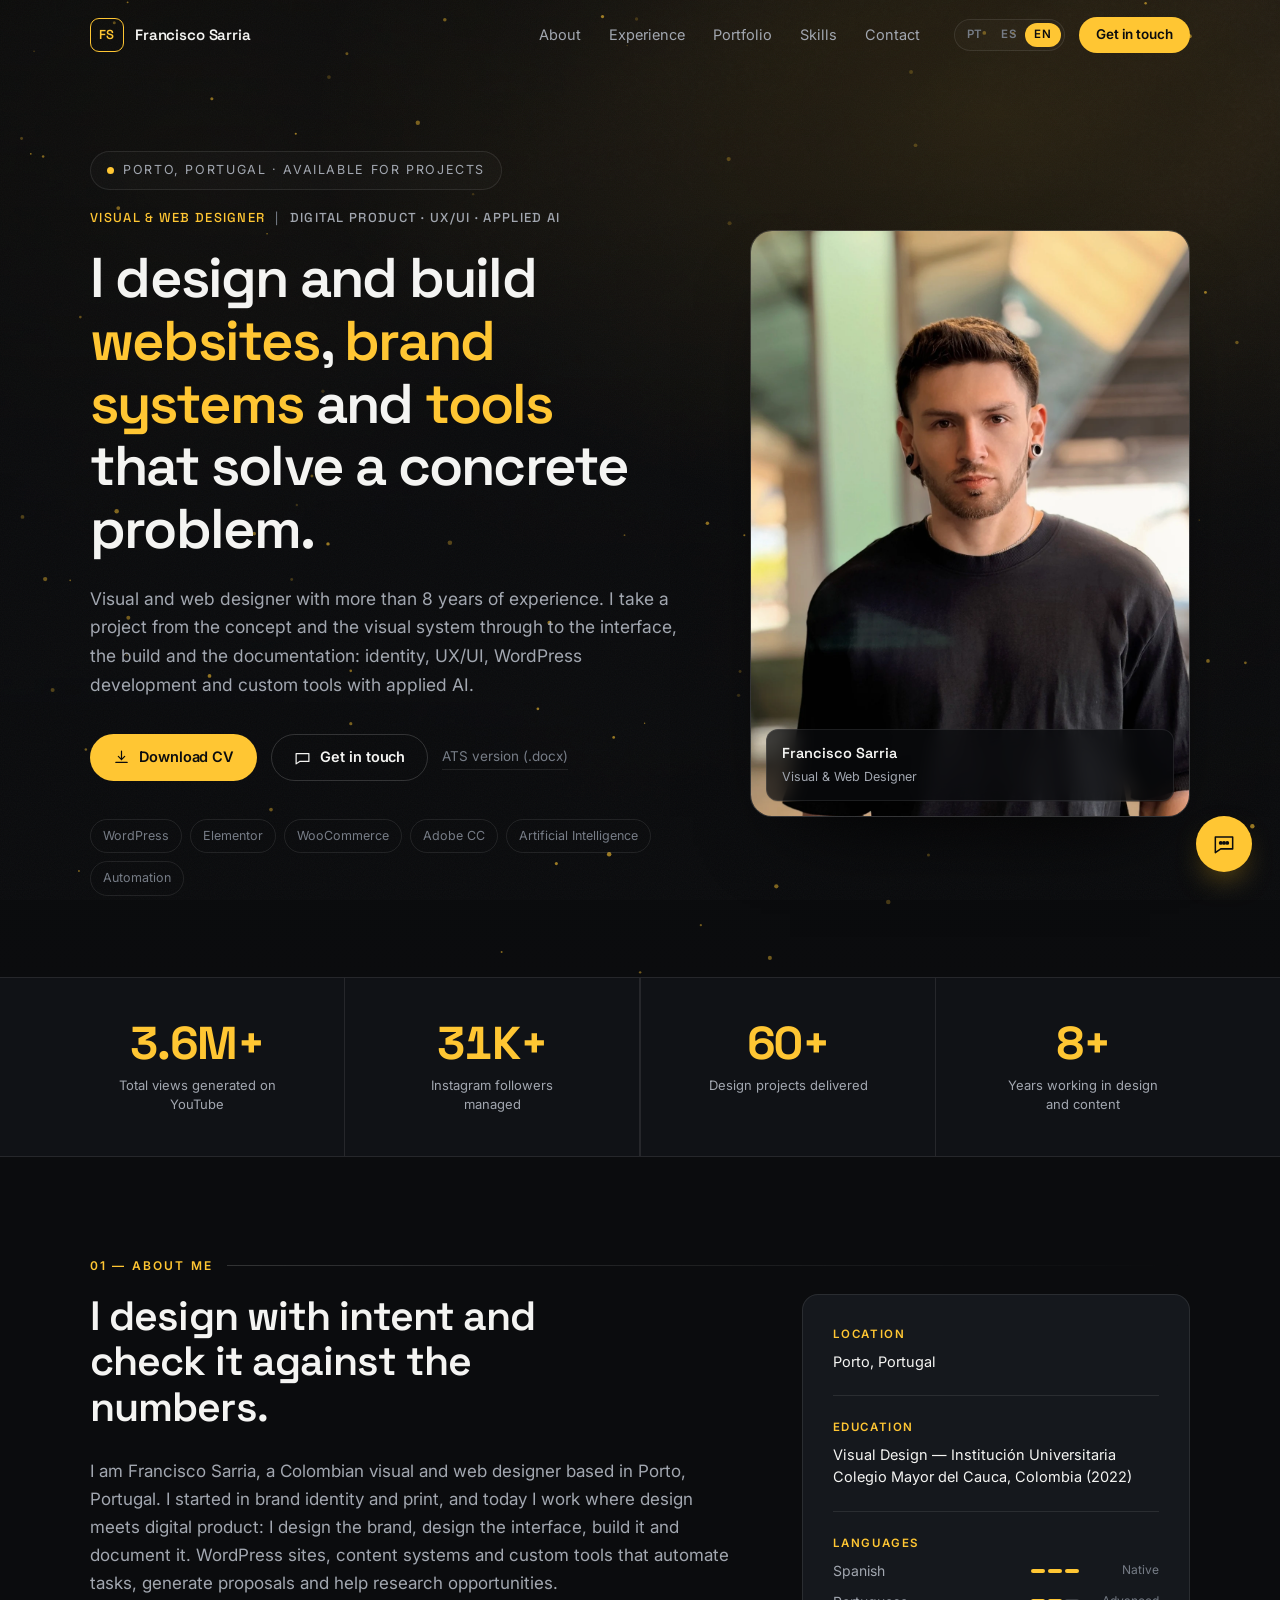
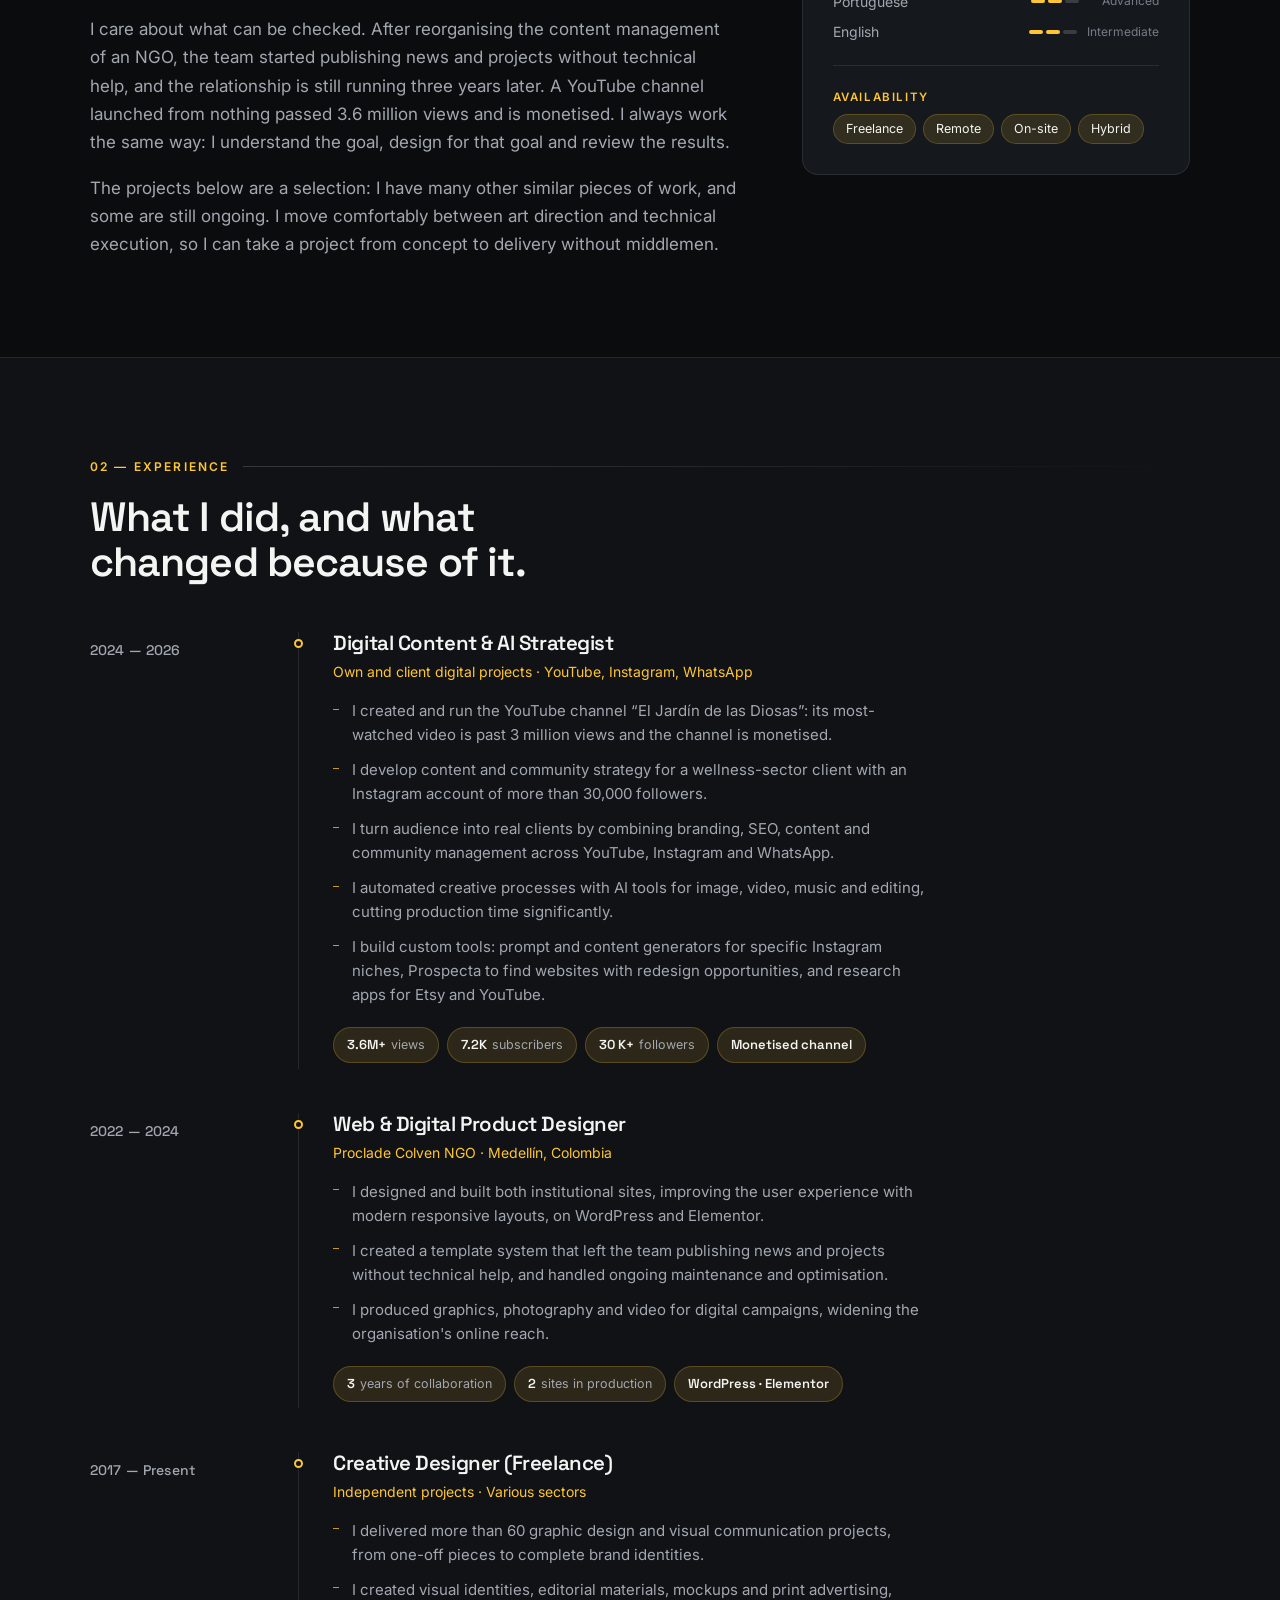
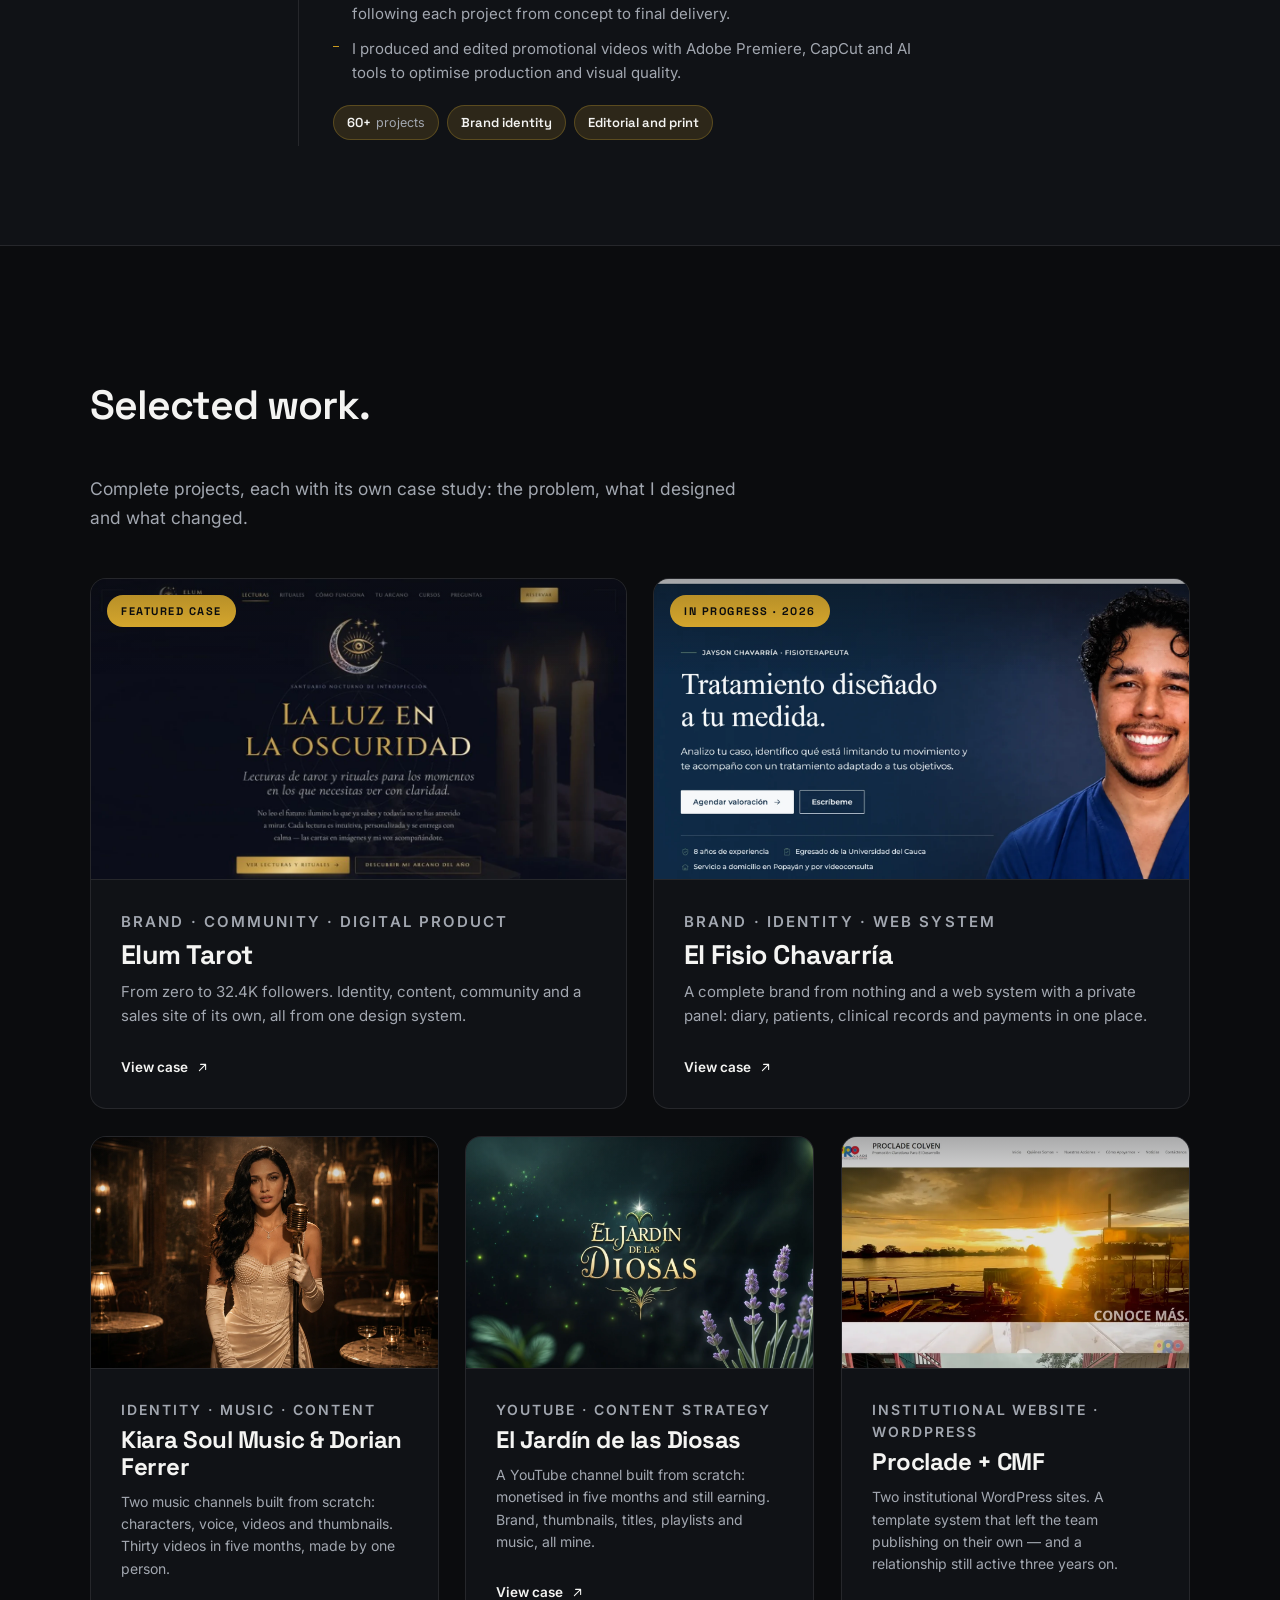
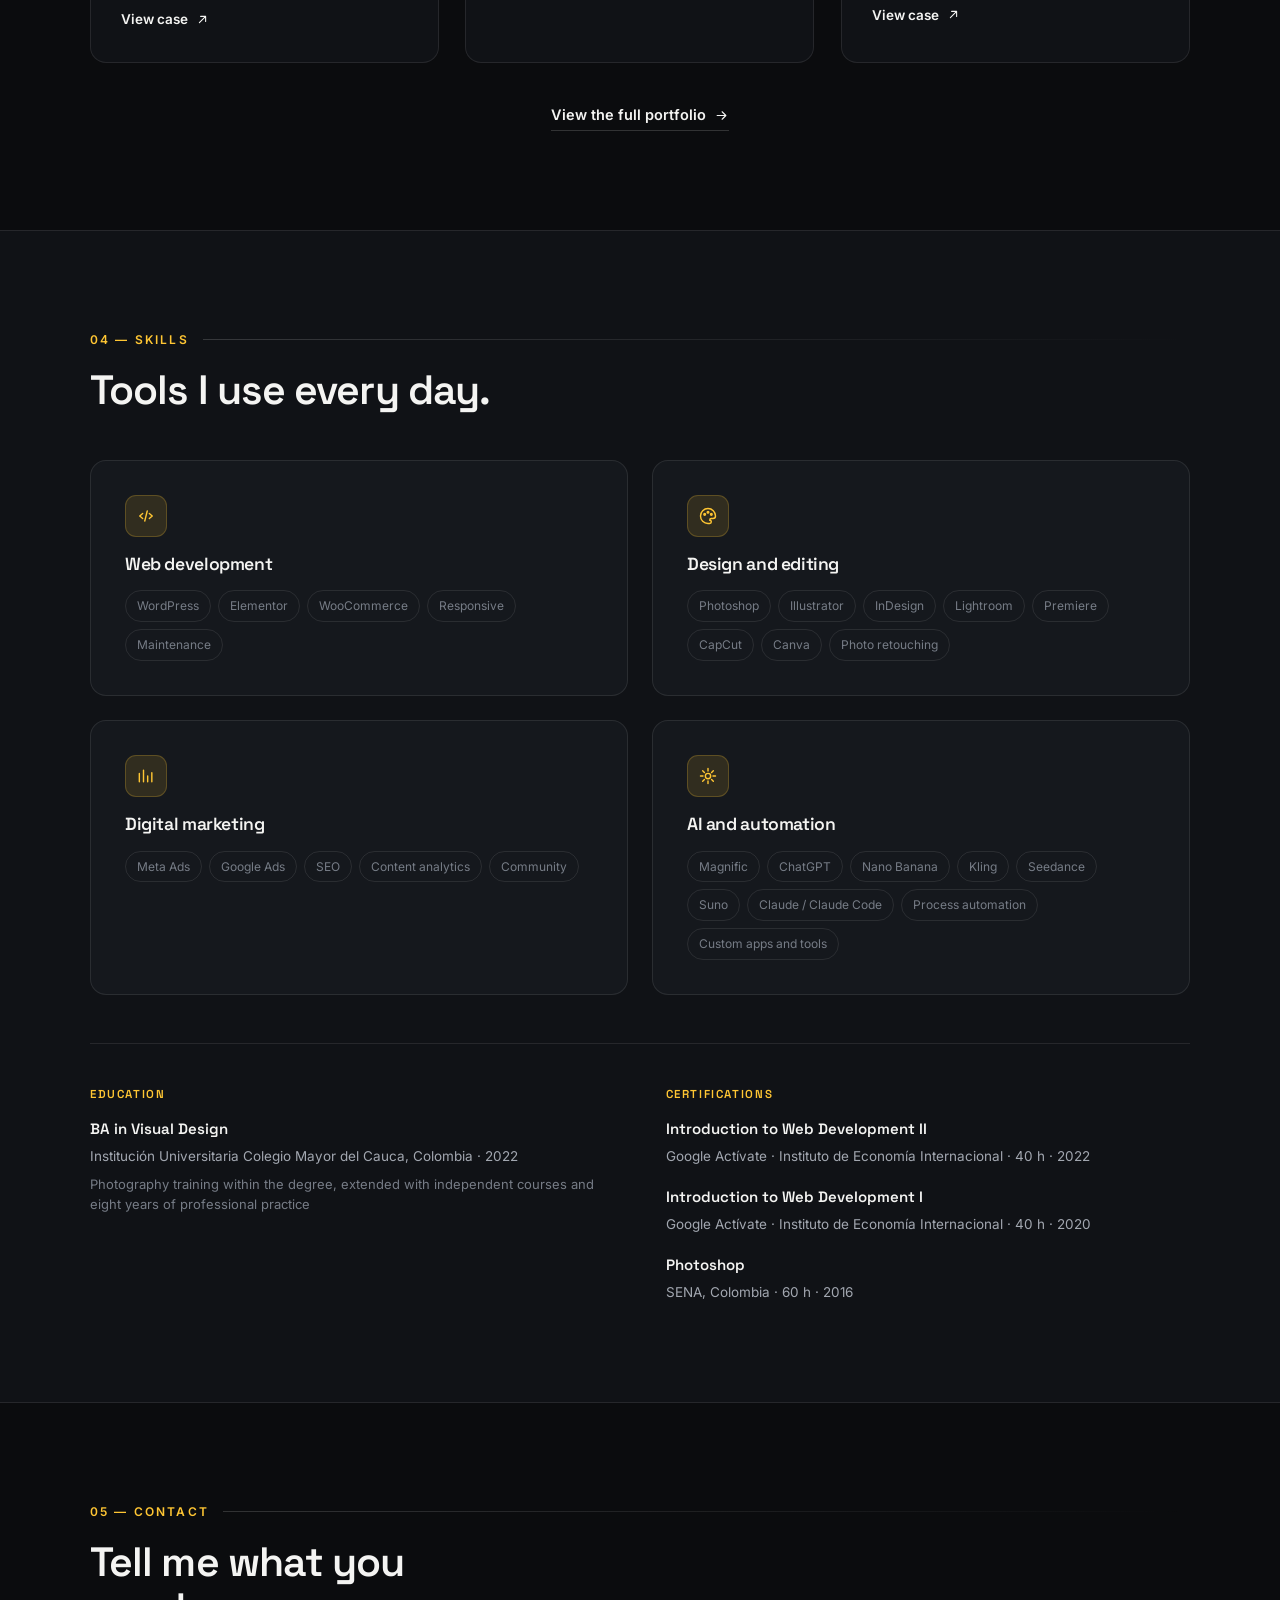
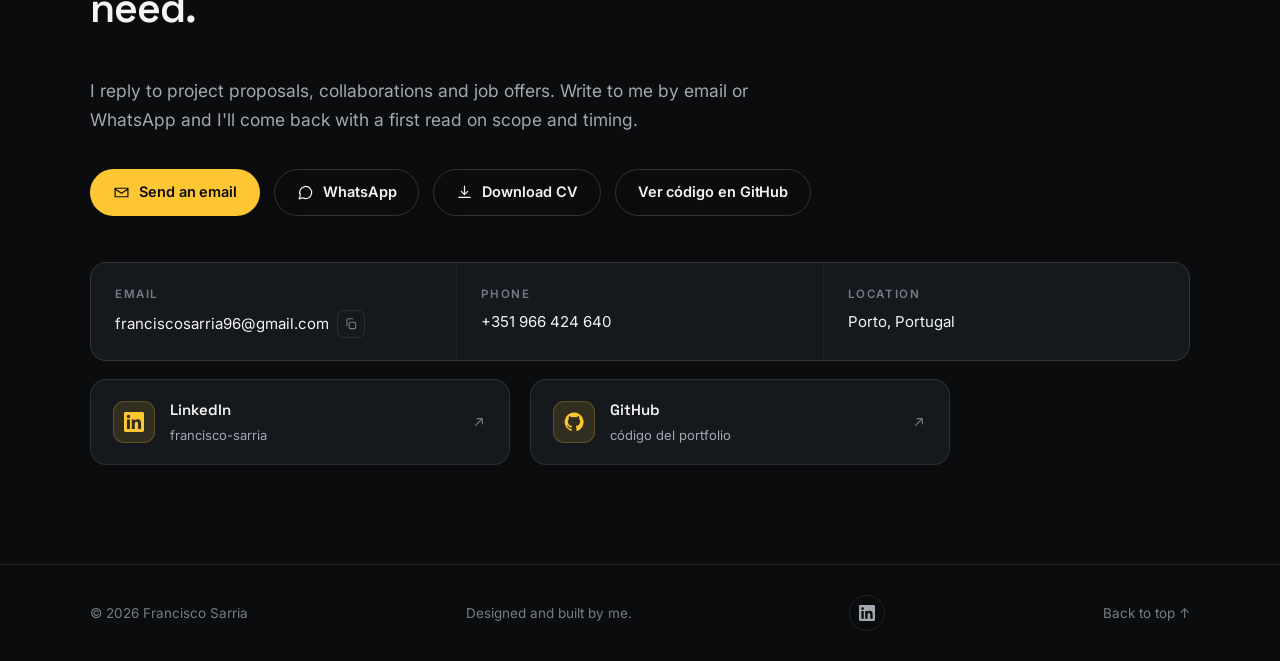
==== commit b8929c3a: "Reposiciona los textos y monta la base de SEO Posicionamiento: manda el diseno de producto y la estr" ====
--- a/index.html
+++ b/index.html
@@ -3,23 +3,90 @@
 <head>
 <meta charset="utf-8">
 <meta name="viewport" content="width=device-width, initial-scale=1, viewport-fit=cover">
-<title data-i18n="meta.title">Francisco Sarria — Diseñador Visual y Web · WordPress e IA</title>
-<meta name="description" data-i18n-attr="content:meta.desc" content="Diseñador visual y web en Oporto, Portugal. Diseño y construyo páginas web con WordPress y con inteligencia artificial, y dirijo contenido digital.">
+<title data-i18n="meta.title">Francisco Sarria — Diseñador de producto digital y web en Oporto</title>
+<meta name="description" data-i18n-attr="content:meta.desc" content="Diseño y construyo webs, sistemas de marca y herramientas digitales a medida. UX/UI, WordPress e IA aplicada. Diseñador visual y web en Oporto, Portugal.">
 <meta name="author" content="Francisco Sarria">
 <meta name="theme-color" content="#0B0C0E">
 
 <meta property="og:type" content="website">
-<meta property="og:title" content="Francisco Sarria — Visual &amp; Web Designer">
-<meta property="og:description" content="Diseño y construyo páginas web con WordPress y con inteligencia artificial. Oporto, Portugal.">
+<meta property="og:title" content="Francisco Sarria — Diseñador de producto digital y web">
+<meta property="og:description" content="Diseño y construyo webs, sistemas de marca y herramientas digitales a medida. UX/UI, WordPress e IA aplicada. Oporto, Portugal.">
 <meta property="og:image" content="https://frajo10.github.io/cvfrancisco/assets/img/francisco.webp">
     <meta property="og:url" content="https://frajo10.github.io/cvfrancisco/">
 
+<meta name="twitter:card" content="summary_large_image">
+<meta name="twitter:title" content="Francisco Sarria — Diseñador de producto digital y web">
+<meta name="twitter:description" content="Diseño y construyo webs, sistemas de marca y herramientas digitales a medida. UX/UI, WordPress e IA aplicada. Oporto, Portugal.">
+<meta name="twitter:image" content="https://frajo10.github.io/cvfrancisco/assets/img/francisco.webp">
+<link rel="canonical" href="https://frajo10.github.io/cvfrancisco/">
 <link rel="icon" href="assets/img/favicon.svg" type="image/svg+xml">
 <link rel="preconnect" href="https://fonts.googleapis.com">
 <link rel="preconnect" href="https://fonts.gstatic.com" crossorigin>
 <link href="https://fonts.googleapis.com/css2?family=Inter:wght@400;500;600&family=Space+Grotesk:wght@400;500;600;700&display=swap" rel="stylesheet">
-<link rel="stylesheet" href="assets/css/style.css?v=55">
+<link rel="stylesheet" href="assets/css/style.css?v=57">
 <script>document.documentElement.classList.add('js');</script>
+<script type="application/ld+json">
+{
+  "@context": "https://schema.org",
+  "@type": "ProfilePage",
+  "mainEntity": {
+    "@type": "Person",
+    "name": "Francisco Sarria",
+    "url": "https://frajo10.github.io/cvfrancisco/",
+    "image": "https://frajo10.github.io/cvfrancisco/assets/img/francisco.webp",
+    "jobTitle": "Diseñador de producto digital y web",
+    "description": "Diseño y construyo webs, sistemas de marca y herramientas digitales a medida. UX/UI, WordPress e IA aplicada. Diseñador visual y web en Oporto, Portugal.",
+    "nationality": {
+      "@type": "Country",
+      "name": "Colombia"
+    },
+    "address": {
+      "@type": "PostalAddress",
+      "addressLocality": "Oporto",
+      "addressCountry": "PT"
+    },
+    "email": "mailto:franciscosarria96@gmail.com",
+    "knowsLanguage": [
+      "es",
+      "pt",
+      "en"
+    ],
+    "knowsAbout": [
+      "Diseño de producto digital",
+      "UX/UI",
+      "Diseño web",
+      "WordPress",
+      "Identidad de marca",
+      "Sistemas de diseño",
+      "Dirección de arte",
+      "Estrategia de contenido",
+      "IA aplicada al diseño",
+      "Desarrollo de herramientas digitales a medida"
+    ],
+    "sameAs": [
+      "https://www.linkedin.com/in/francisco-sarria-528048232/",
+      "https://github.com/frajo10"
+    ]
+  }
+}
+</script>
+<script type="application/ld+json">
+{
+  "@context": "https://schema.org",
+  "@type": "WebSite",
+  "name": "Francisco Sarria — Portafolio",
+  "url": "https://frajo10.github.io/cvfrancisco/",
+  "inLanguage": [
+    "es",
+    "pt",
+    "en"
+  ],
+  "author": {
+    "@type": "Person",
+    "name": "Francisco Sarria"
+  }
+}
+</script>
 </head>
 <body>
 
@@ -72,19 +139,14 @@
 
       <p class="hero-kicker reveal" data-d="1">
         <span class="hk-role" data-i18n="hero.kicker.role">Visual &amp; Web Designer</span>
-        <span class="hk-stack" data-i18n="hero.kicker.stack">WordPress · Inteligencia Artificial · Social Media</span>
+        <span class="hk-stack" data-i18n="hero.kicker.stack">Producto digital · UX/UI · IA aplicada</span>
       </p>
 
       <h1 class="reveal" data-d="2" data-i18n-html="hero.title">
         Convierto ideas en <em>webs</em> y <em>contenido digital</em> con resultados medibles.
       </h1>
 
-      <p class="lead reveal" data-d="3" data-i18n="hero.lead">
-        Diseñador visual senior con +8 años de experiencia, especializado en diseño digital, desarrollo web
-        con WordPress, Elementor y WooCommerce, y producción creativa asistida por IA. Combino criterio
-        visual, tecnología y automatización para crear soluciones de alta calidad con mayor velocidad y
-        eficiencia.
-      </p>
+      <p class="lead reveal" data-d="3" data-i18n="hero.lead">Diseñador visual y web con más de 8 años de experiencia. Llevo un proyecto desde el concepto y el sistema visual hasta la interfaz, la implementación y la documentación: identidad, UX/UI, desarrollo en WordPress y herramientas a medida con IA aplicada.</p>
 
       <div class="hero-actions reveal" data-d="4">
         <a class="btn btn-primary" href="assets/docs/CV-Francisco-Sarria-2026.pdf" download>
@@ -147,18 +209,8 @@
 
       <div class="about-copy">
         <h2 class="reveal" data-i18n="sec.about.title">Diseño con criterio y lo compruebo con números.</h2>
-        <p class="reveal" data-d="1" data-i18n="about.p1">
-          Soy Francisco Sarria, diseñador visual colombiano radicado en Oporto. Empecé en identidad de marca e
-          impresos y hoy trabajo donde el diseño se cruza con el producto digital: sitios en WordPress, contenido
-          para redes y herramientas personalizadas que automatizan tareas, generan propuestas y ayudan a investigar
-          oportunidades.
-        </p>
-        <p class="reveal" data-d="2" data-i18n="about.p2">
-          Me interesa lo que se puede medir. Al reorganizar la gestión de contenidos de una ONGD, el tiempo de
-          actualización bajó cerca de un 50%. Al lanzar un canal de YouTube desde cero, superó los 3,6 millones de
-          reproducciones y hoy está monetizado. Trabajo siempre igual: entiendo el objetivo, diseño para ese
-          objetivo y reviso los resultados.
-        </p>
+        <p class="reveal" data-d="1" data-i18n="about.p1">Soy Francisco Sarria, diseñador visual y web colombiano radicado en Oporto, Portugal. Empecé en identidad de marca e impresos y hoy trabajo donde el diseño se cruza con el producto digital: diseño la marca, diseño la interfaz, la construyo y la documento. Sitios en WordPress, sistemas de contenido y herramientas personalizadas que automatizan tareas, generan propuestas y ayudan a investigar oportunidades.</p>
+        <p class="reveal" data-d="2" data-i18n="about.p2">Me interesa lo que se puede comprobar. Al reorganizar la gestión de contenidos de una ONGD, el equipo pasó a publicar noticias y proyectos sin ayuda técnica, y la relación sigue activa tres años después. Al lanzar un canal de YouTube desde cero, superó los 3,6 millones de reproducciones y hoy está monetizado. Trabajo siempre igual: entiendo el objetivo, diseño para ese objetivo y reviso los resultados.</p>
         <p class="reveal" data-d="3" data-i18n="about.p3">
           Me muevo con soltura entre la dirección de arte y la ejecución técnica, así que puedo llevar un proyecto
           del concepto a la entrega sin intermediarios.
@@ -233,15 +285,15 @@
       <li class="tl-item reveal">
         <div class="tl-when"><span>2022 — 2024</span></div>
         <div class="tl-body">
-          <h3 data-i18n="exp.2.role">Web Designer &amp; WordPress Specialist</h3>
+          <h3 data-i18n="exp.2.role">Web & Digital Product Designer</h3>
           <p class="tl-org" data-i18n="exp.2.org">ONGD Proclade Colven · Medellín, Colombia</p>
           <ul>
-            <li data-i18n="exp.2.b1">Desarrollé los sitios institucionales en WordPress con Elementor, mejorando la experiencia de usuario con layouts modernos y responsive.</li>
-            <li data-i18n="exp.2.b2">Me encargué del mantenimiento y la optimización continua, reduciendo cerca de un 50% el tiempo de actualización y gestión de contenidos.</li>
+            <li data-i18n="exp.2.b1">Diseñé y desarrollé los dos sitios institucionales, mejorando la experiencia de usuario con layouts modernos y responsive, sobre WordPress y Elementor.</li>
+            <li data-i18n="exp.2.b2">Creé un sistema de plantillas que dejó al equipo publicando noticias y proyectos sin ayuda técnica, y me encargué del mantenimiento y la optimización continua.</li>
             <li data-i18n="exp.2.b3">Produje contenido gráfico, fotografía y vídeo para campañas digitales, ampliando el alcance online de la organización.</li>
           </ul>
           <div class="chips">
-            <span class="chip">−50% <em data-i18n="chip.time">tiempo de gestión</em></span>
+            <span class="chip">3 <em data-i18n="chip.years">años de relación</em></span>
             <span class="chip">2 <em data-i18n="chip.sites">sitios en producción</em></span>
             <span class="chip">WordPress · Elementor</span>
           </div>
@@ -479,7 +531,7 @@
         <span data-i18n="cta.cv">Descargar CV</span>
       </a>
       <a class="btn btn-ghost" href="https://github.com/frajo10/cvfrancisco" target="_blank" rel="noopener noreferrer">
-        <span>Ver código en GitHub</span>
+        <span data-i18n="cta.github">Ver código en GitHub</span>
       </a>
     </div>
 
@@ -514,7 +566,7 @@
         <li>
           <a href="https://github.com/frajo10/cvfrancisco" target="_blank" rel="noopener noreferrer">
             <span class="soc-ico"><svg class="ico-brand" viewBox="0 0 24 24" aria-hidden="true"><path d="M12 .7a11.3 11.3 0 0 0-3.6 22c.57.1.78-.25.78-.55v-2.16c-3.18.69-3.85-1.34-3.85-1.34-.52-1.32-1.27-1.67-1.27-1.67-1.04-.71.08-.7.08-.7 1.15.08 1.76 1.18 1.76 1.18 1.02 1.75 2.67 1.25 3.32.96.1-.74.4-1.25.73-1.54-2.54-.29-5.2-1.27-5.2-5.66 0-1.25.45-2.27 1.18-3.07-.12-.29-.51-1.45.11-3.02 0 0 .96-.31 3.13 1.17a10.8 10.8 0 0 1 5.7 0c2.17-1.48 3.13-1.17 3.13-1.17.62 1.57.23 2.73.11 3.02.73.8 1.18 1.82 1.18 3.07 0 4.4-2.67 5.36-5.22 5.64.41.36.78 1.07.78 2.16v3.2c0 .3.2.66.79.55A11.3 11.3 0 0 0 12 .7Z"/></svg></span>
-            <span class="soc-txt"><strong>GitHub</strong><em>código del portfolio</em></span>
+            <span class="soc-txt"><strong>GitHub</strong><em data-i18n="social.github">código del portfolio</em></span>
             <svg class="soc-arrow" viewBox="0 0 24 24" aria-hidden="true"><path d="M7 17 17 7M9 7h8v8"/></svg>
           </a>
         </li>
@@ -536,9 +588,9 @@
   </div>
 </footer>
 
-<script src="assets/js/i18n.js?v=55"></script>
-<script src="assets/js/main.js?v=55"></script>
-<script src="assets/js/motion.js?v=55" defer></script>
-<script src="assets/js/asistente.js?v=55" defer></script>
+<script src="assets/js/i18n.js?v=57"></script>
+<script src="assets/js/main.js?v=57"></script>
+<script src="assets/js/motion.js?v=57" defer></script>
+<script src="assets/js/asistente.js?v=57" defer></script>
 </body>
 </html>
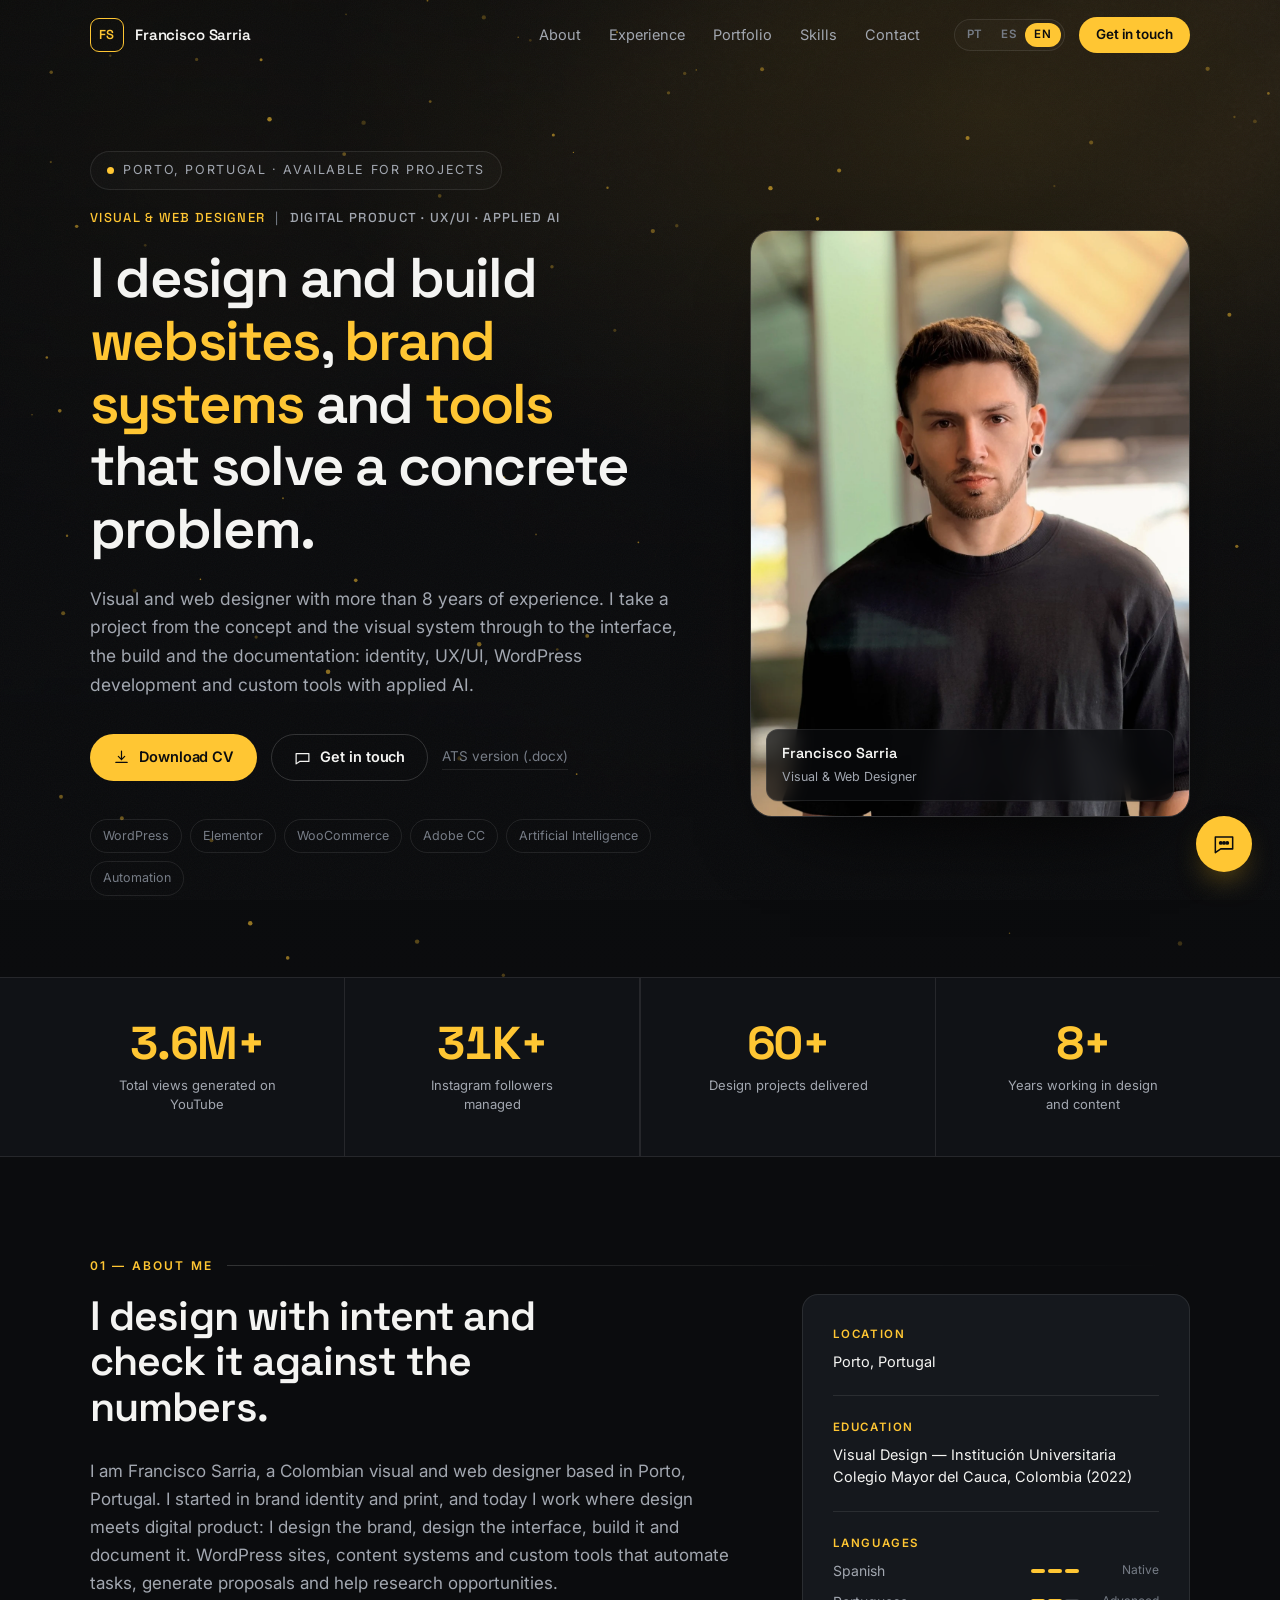
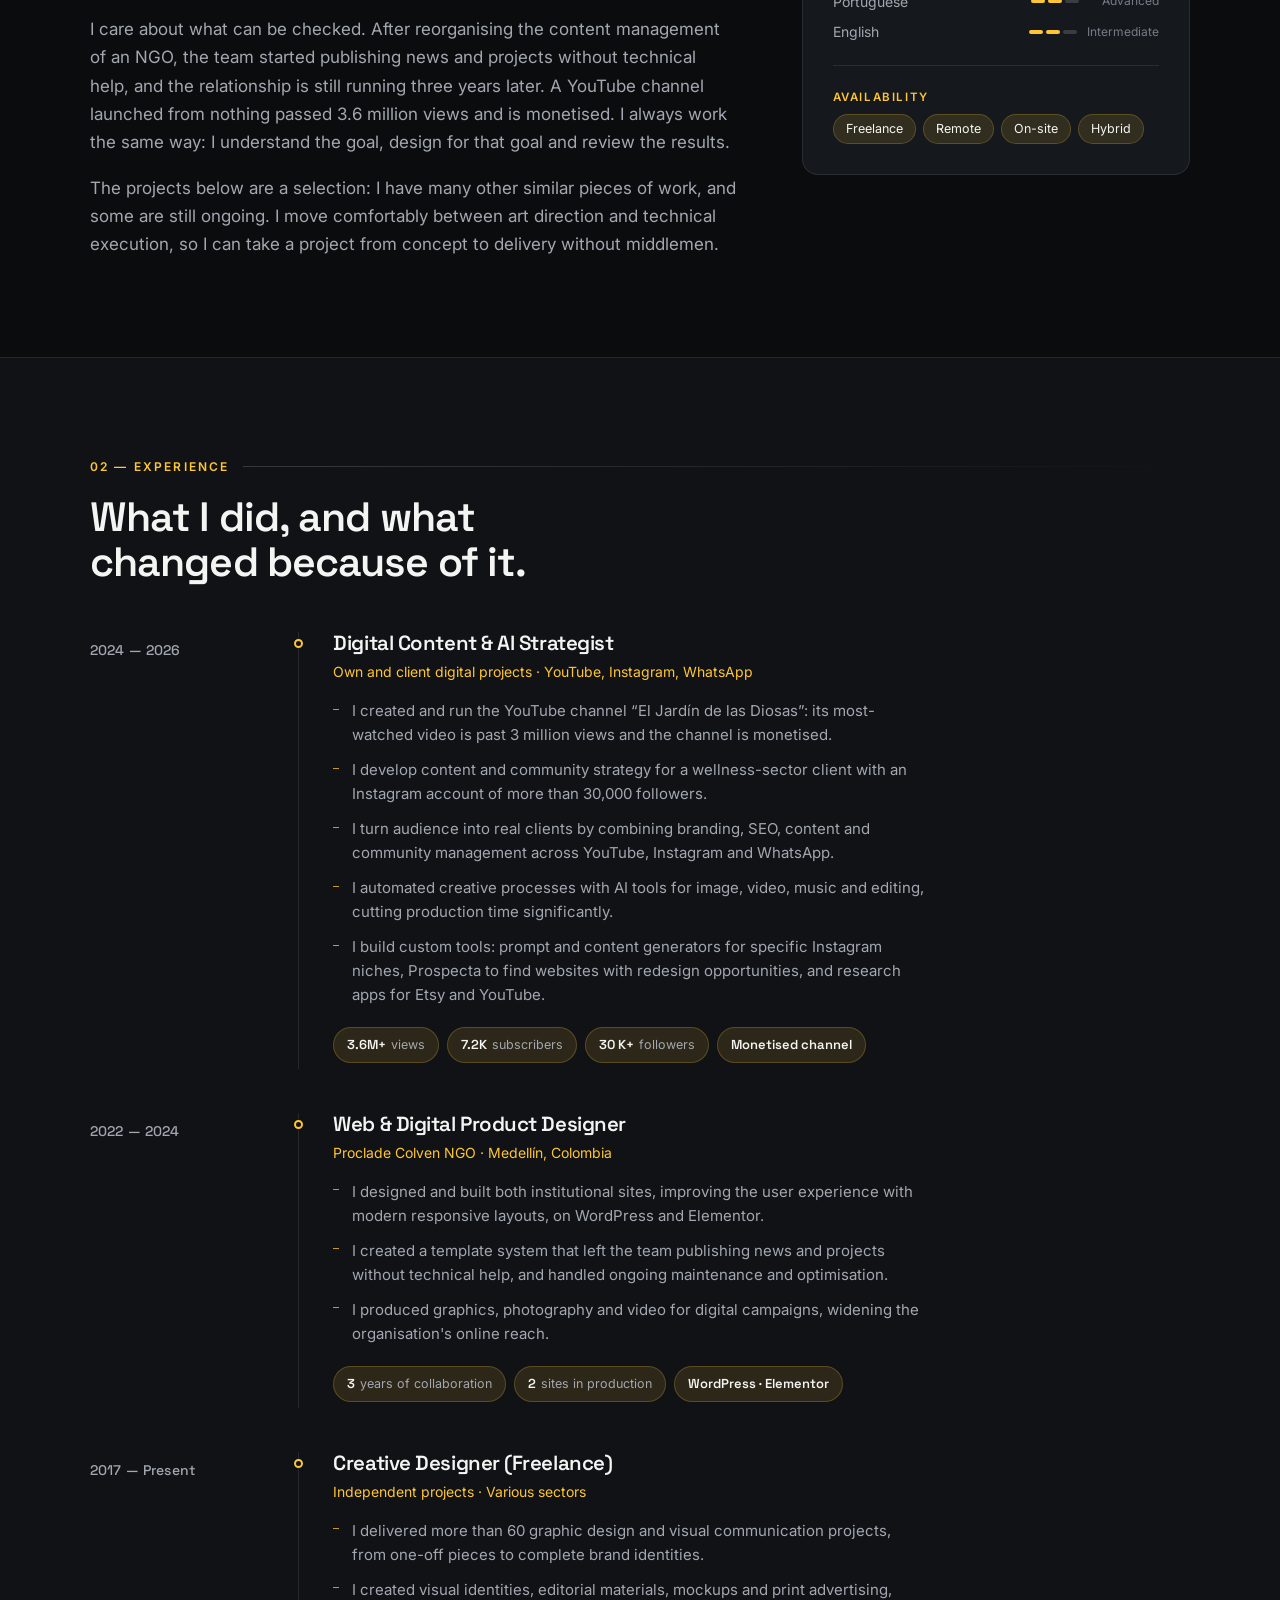
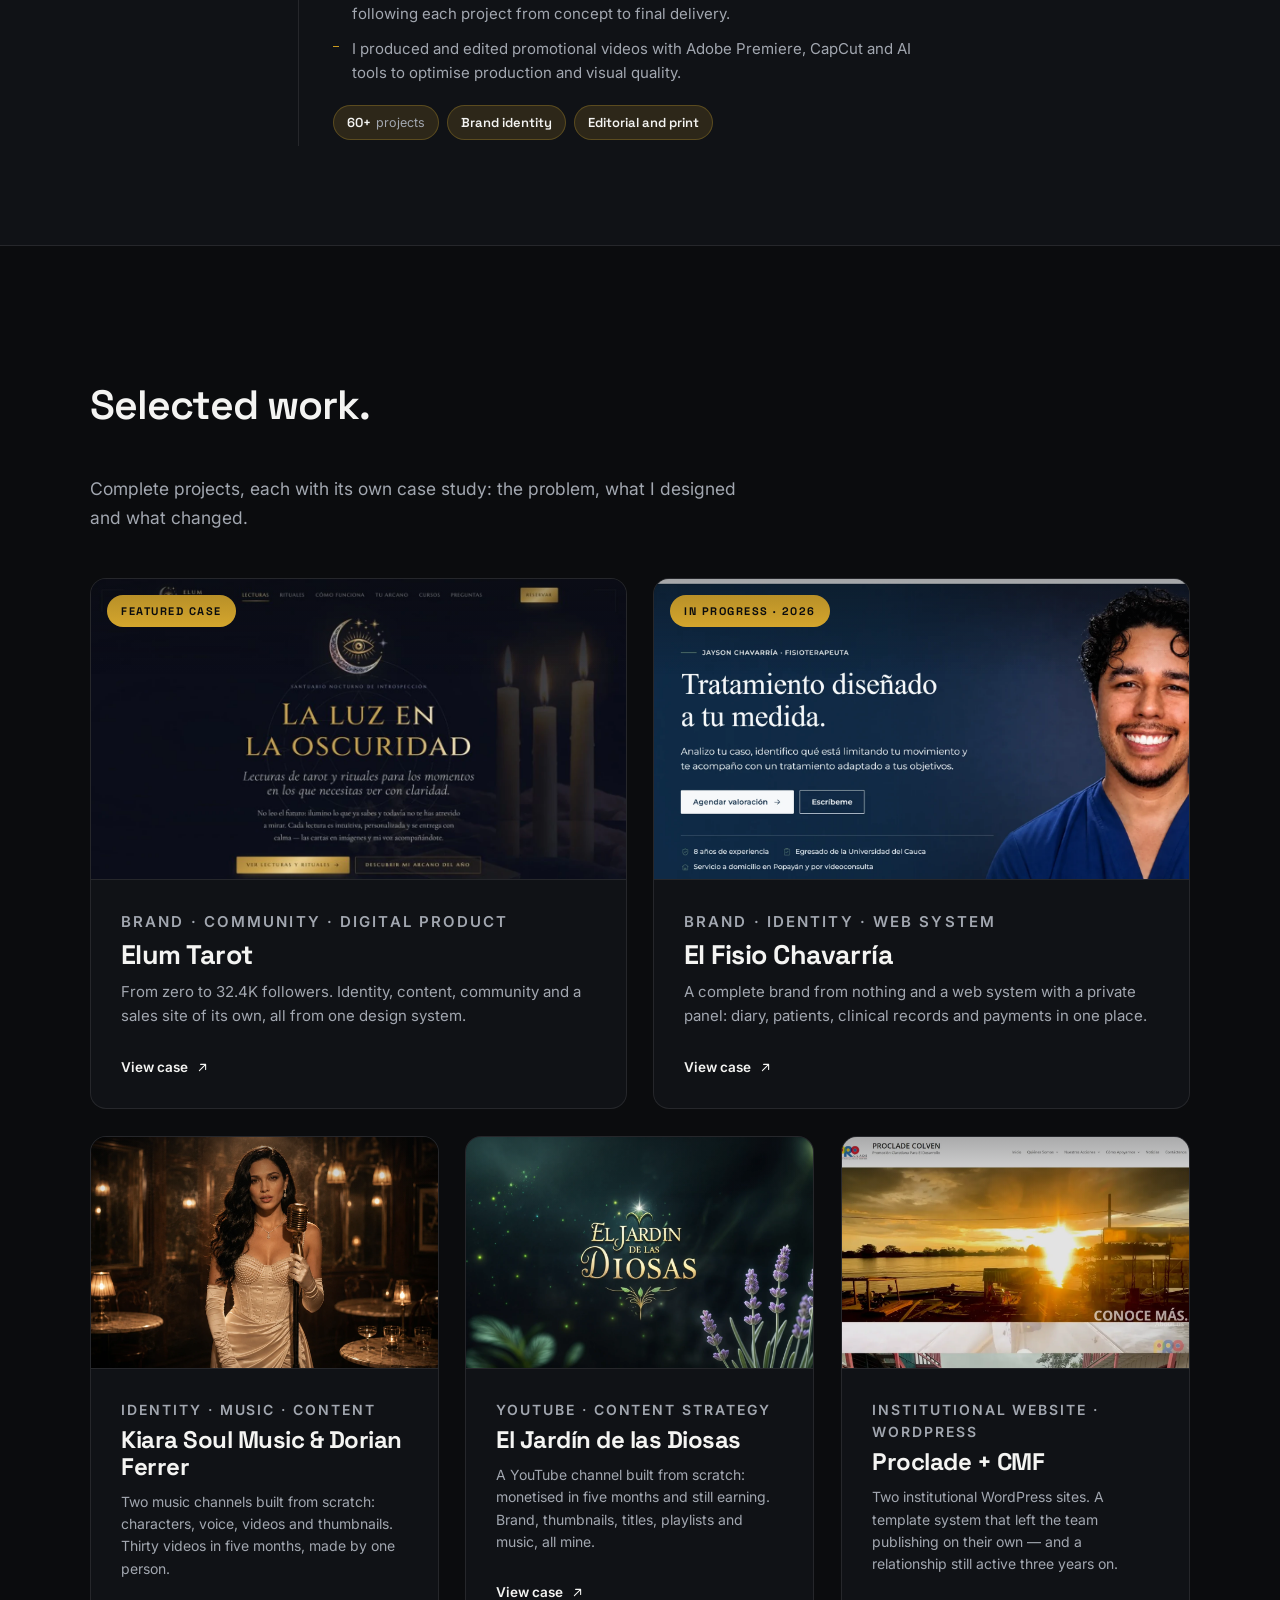
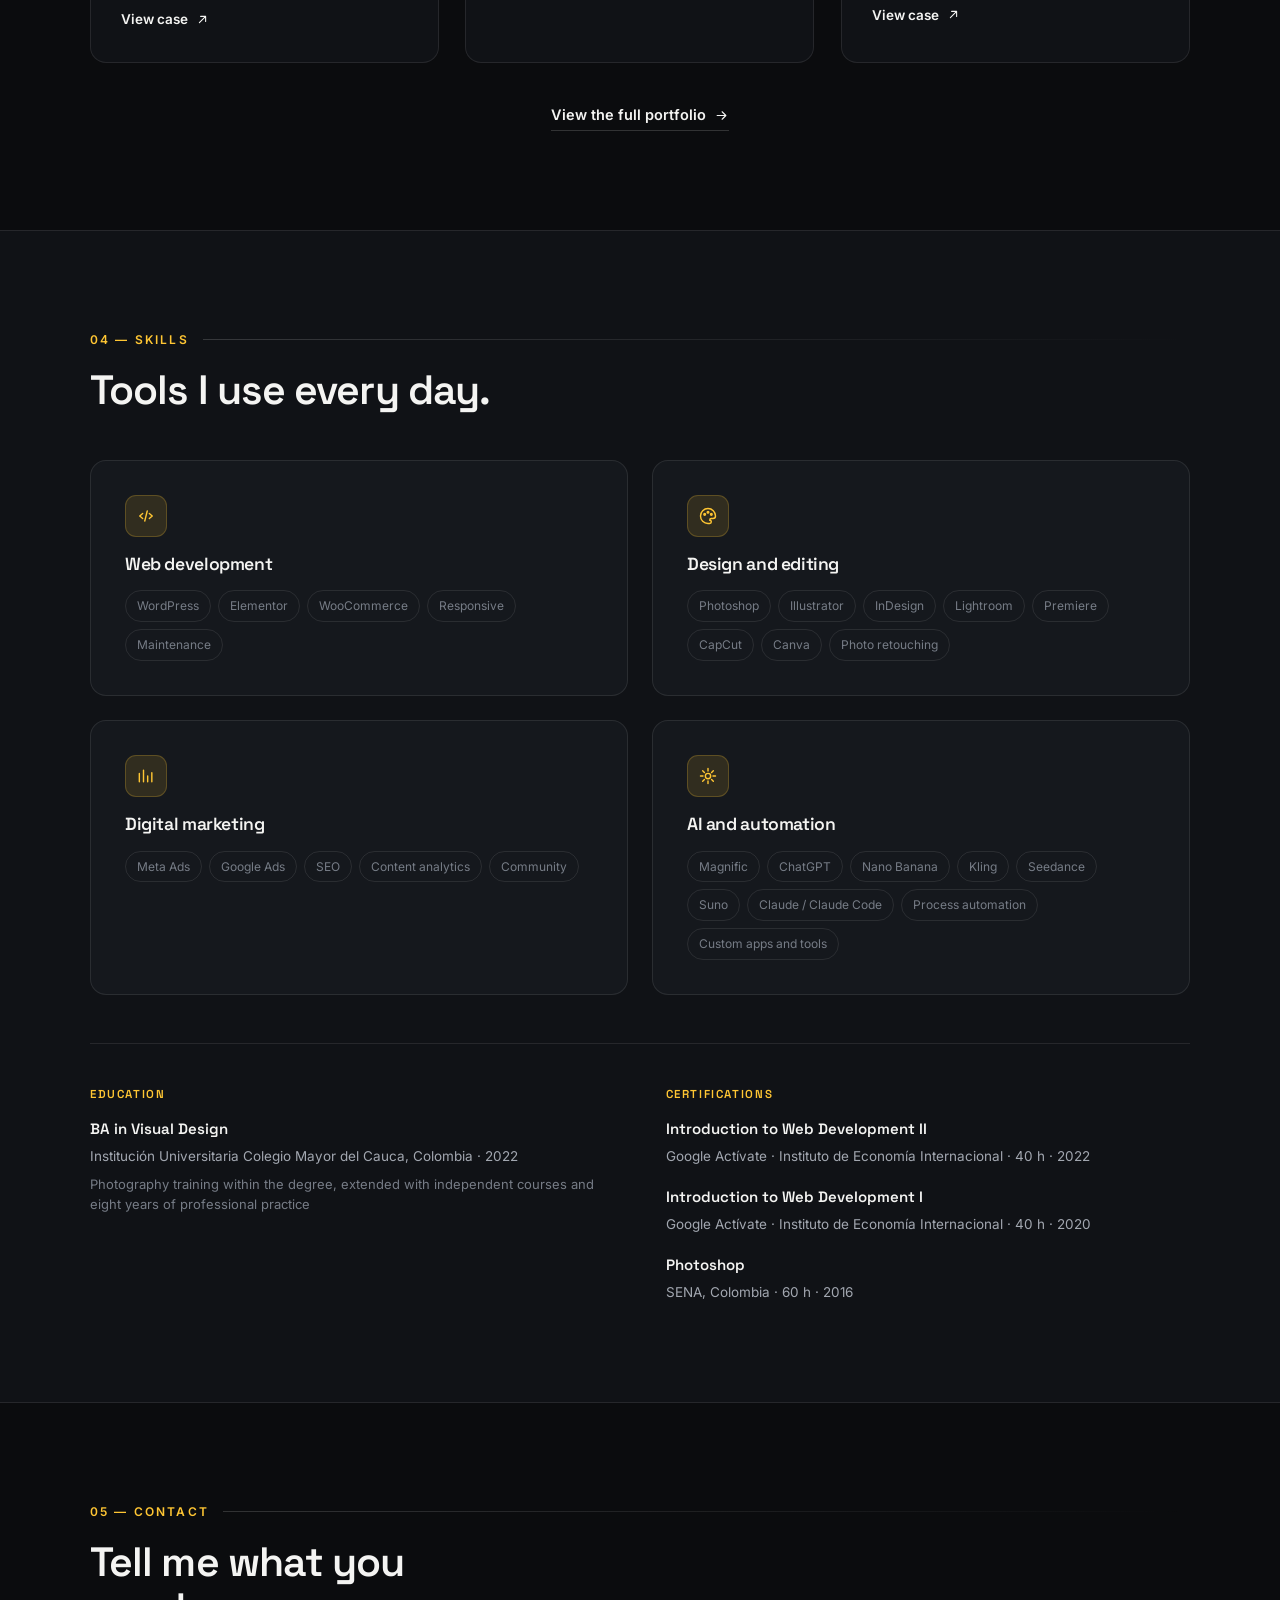
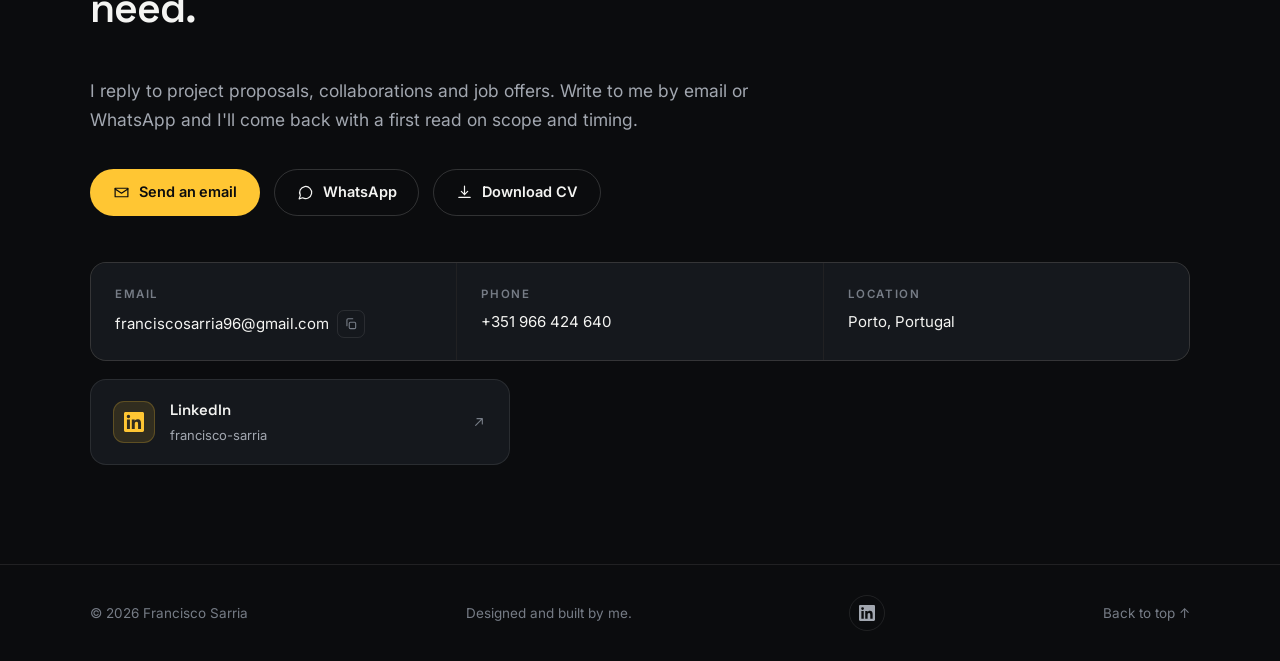
==== commit 726ad82e: "Retira los enlaces al repositorio del portafolio El boton de la seccion de contacto, la entrada de G" ====
--- a/index.html
+++ b/index.html
@@ -23,7 +23,7 @@
 <link rel="preconnect" href="https://fonts.googleapis.com">
 <link rel="preconnect" href="https://fonts.gstatic.com" crossorigin>
 <link href="https://fonts.googleapis.com/css2?family=Inter:wght@400;500;600&family=Space+Grotesk:wght@400;500;600;700&display=swap" rel="stylesheet">
-<link rel="stylesheet" href="assets/css/style.css?v=57">
+<link rel="stylesheet" href="assets/css/style.css?v=58">
 <script>document.documentElement.classList.add('js');</script>
 <script type="application/ld+json">
 {
@@ -64,8 +64,7 @@
       "Desarrollo de herramientas digitales a medida"
     ],
     "sameAs": [
-      "https://www.linkedin.com/in/francisco-sarria-528048232/",
-      "https://github.com/frajo10"
+      "https://www.linkedin.com/in/francisco-sarria-528048232/"
     ]
   }
 }
@@ -530,9 +529,6 @@
         <svg viewBox="0 0 24 24" aria-hidden="true"><path d="M12 3v12m0 0 4.5-4.5M12 15l-4.5-4.5M4 19h16"/></svg>
         <span data-i18n="cta.cv">Descargar CV</span>
       </a>
-      <a class="btn btn-ghost" href="https://github.com/frajo10/cvfrancisco" target="_blank" rel="noopener noreferrer">
-        <span data-i18n="cta.github">Ver código en GitHub</span>
-      </a>
     </div>
 
     <ul class="contact-list reveal" data-d="3">
@@ -563,13 +559,6 @@
             <svg class="soc-arrow" viewBox="0 0 24 24" aria-hidden="true"><path d="M7 17 17 7M9 7h8v8"/></svg>
           </a>
         </li>
-        <li>
-          <a href="https://github.com/frajo10/cvfrancisco" target="_blank" rel="noopener noreferrer">
-            <span class="soc-ico"><svg class="ico-brand" viewBox="0 0 24 24" aria-hidden="true"><path d="M12 .7a11.3 11.3 0 0 0-3.6 22c.57.1.78-.25.78-.55v-2.16c-3.18.69-3.85-1.34-3.85-1.34-.52-1.32-1.27-1.67-1.27-1.67-1.04-.71.08-.7.08-.7 1.15.08 1.76 1.18 1.76 1.18 1.02 1.75 2.67 1.25 3.32.96.1-.74.4-1.25.73-1.54-2.54-.29-5.2-1.27-5.2-5.66 0-1.25.45-2.27 1.18-3.07-.12-.29-.51-1.45.11-3.02 0 0 .96-.31 3.13 1.17a10.8 10.8 0 0 1 5.7 0c2.17-1.48 3.13-1.17 3.13-1.17.62 1.57.23 2.73.11 3.02.73.8 1.18 1.82 1.18 3.07 0 4.4-2.67 5.36-5.22 5.64.41.36.78 1.07.78 2.16v3.2c0 .3.2.66.79.55A11.3 11.3 0 0 0 12 .7Z"/></svg></span>
-            <span class="soc-txt"><strong>GitHub</strong><em data-i18n="social.github">código del portfolio</em></span>
-            <svg class="soc-arrow" viewBox="0 0 24 24" aria-hidden="true"><path d="M7 17 17 7M9 7h8v8"/></svg>
-          </a>
-        </li>
     </ul>
   </div>
 </section>
@@ -588,9 +577,9 @@
   </div>
 </footer>
 
-<script src="assets/js/i18n.js?v=57"></script>
-<script src="assets/js/main.js?v=57"></script>
-<script src="assets/js/motion.js?v=57" defer></script>
-<script src="assets/js/asistente.js?v=57" defer></script>
+<script src="assets/js/i18n.js?v=58"></script>
+<script src="assets/js/main.js?v=58"></script>
+<script src="assets/js/motion.js?v=58" defer></script>
+<script src="assets/js/asistente.js?v=58" defer></script>
 </body>
 </html>
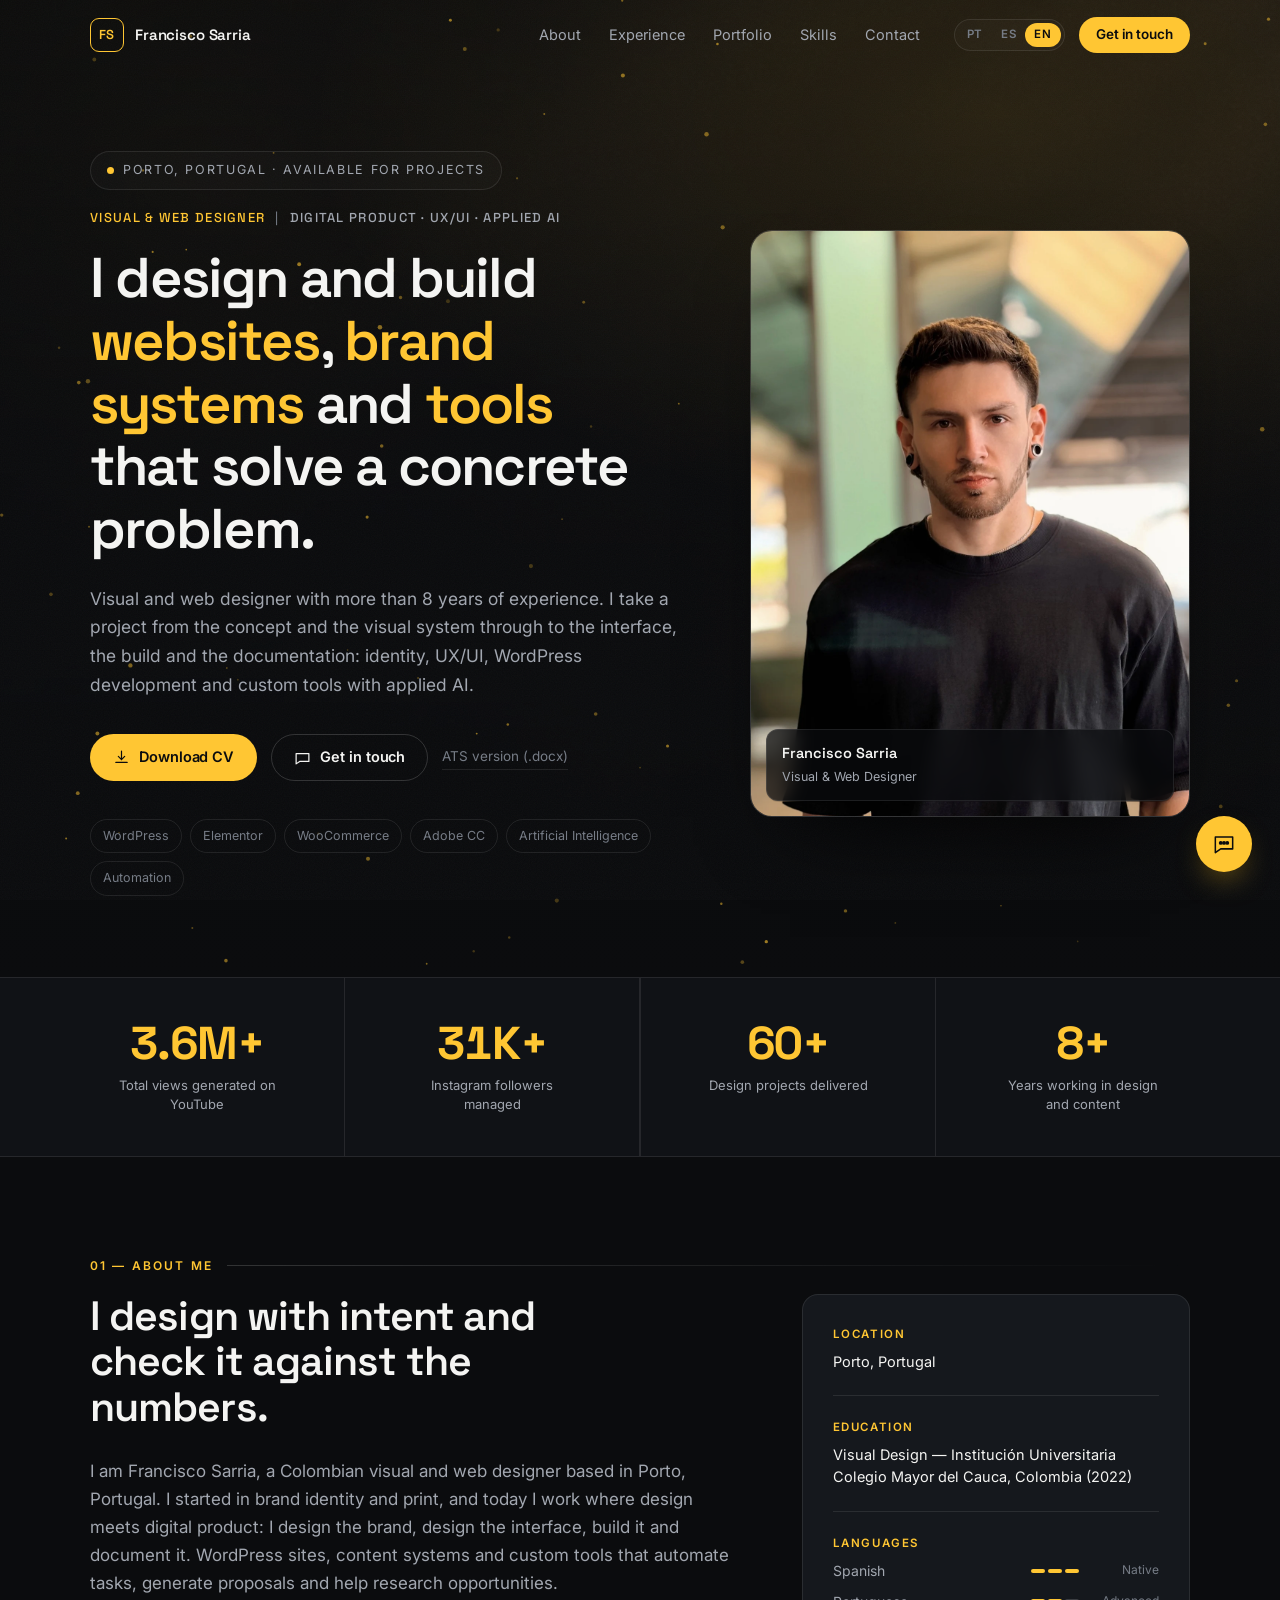
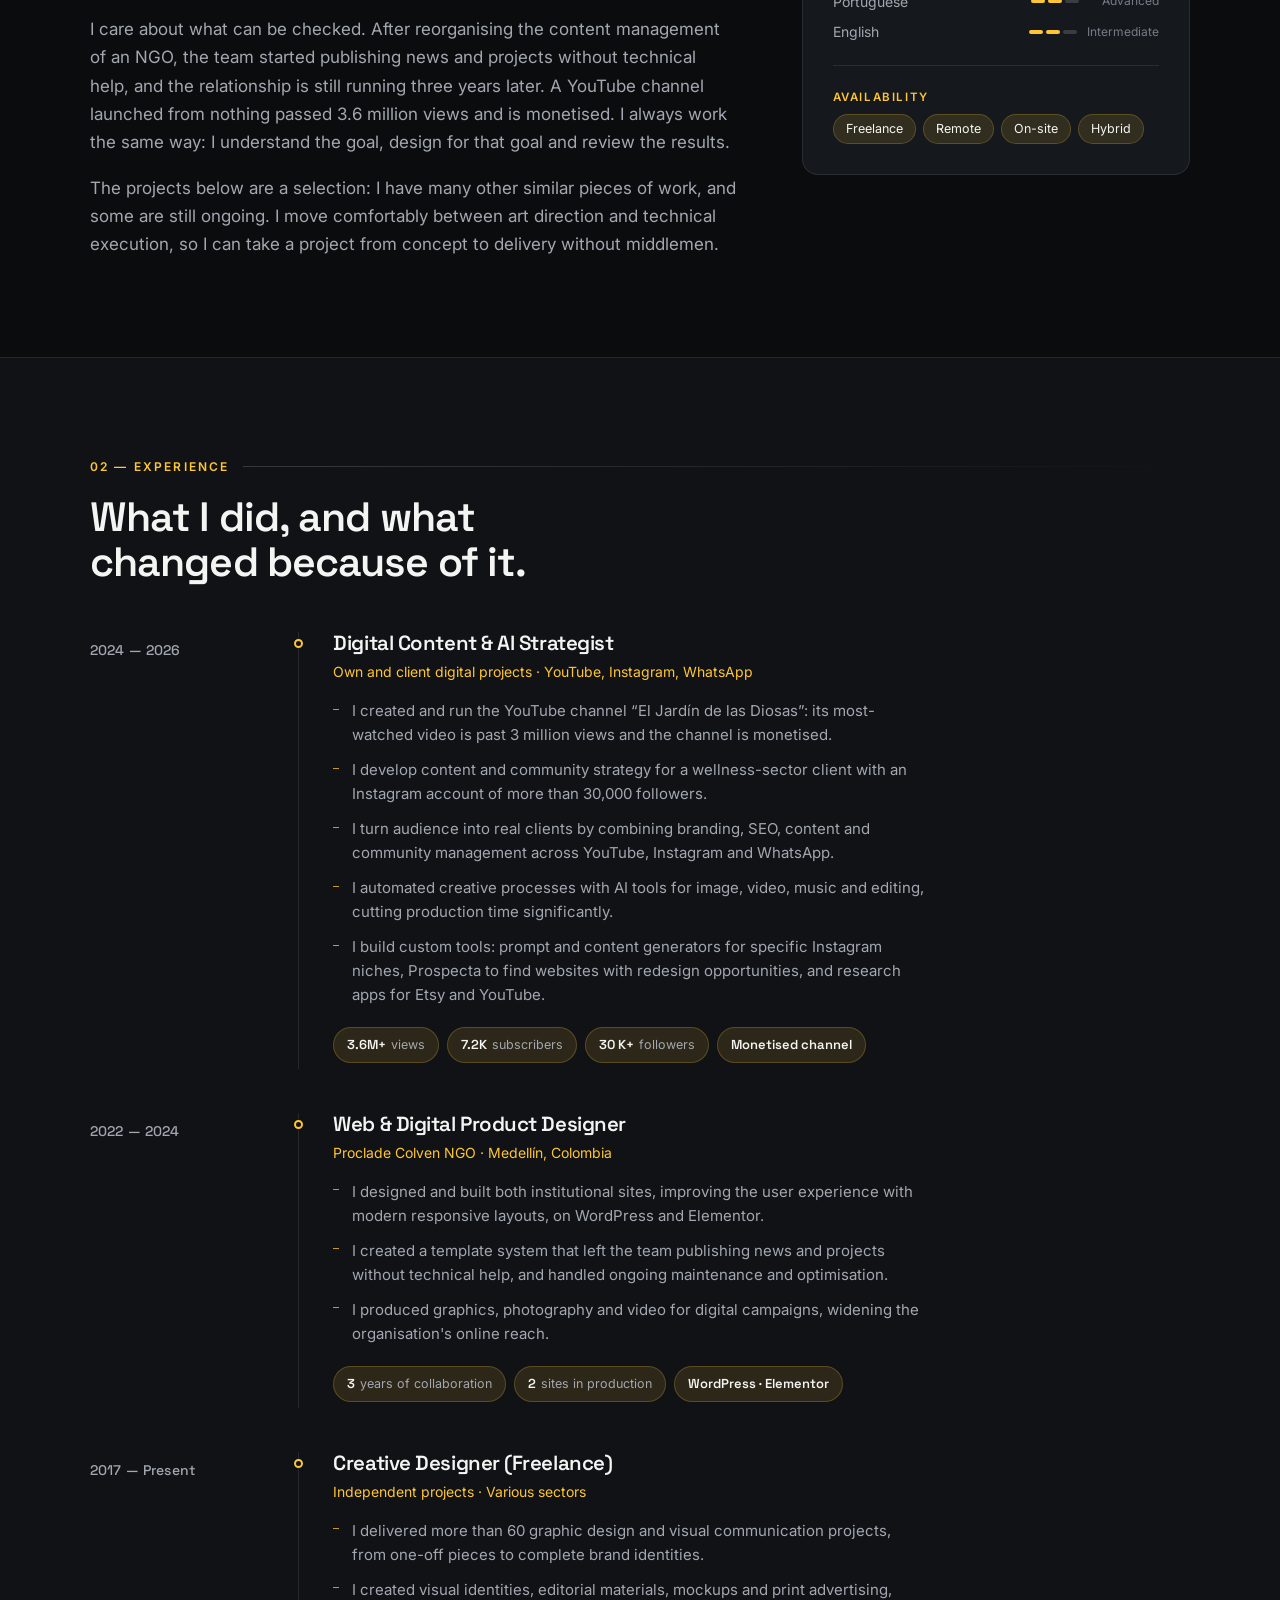
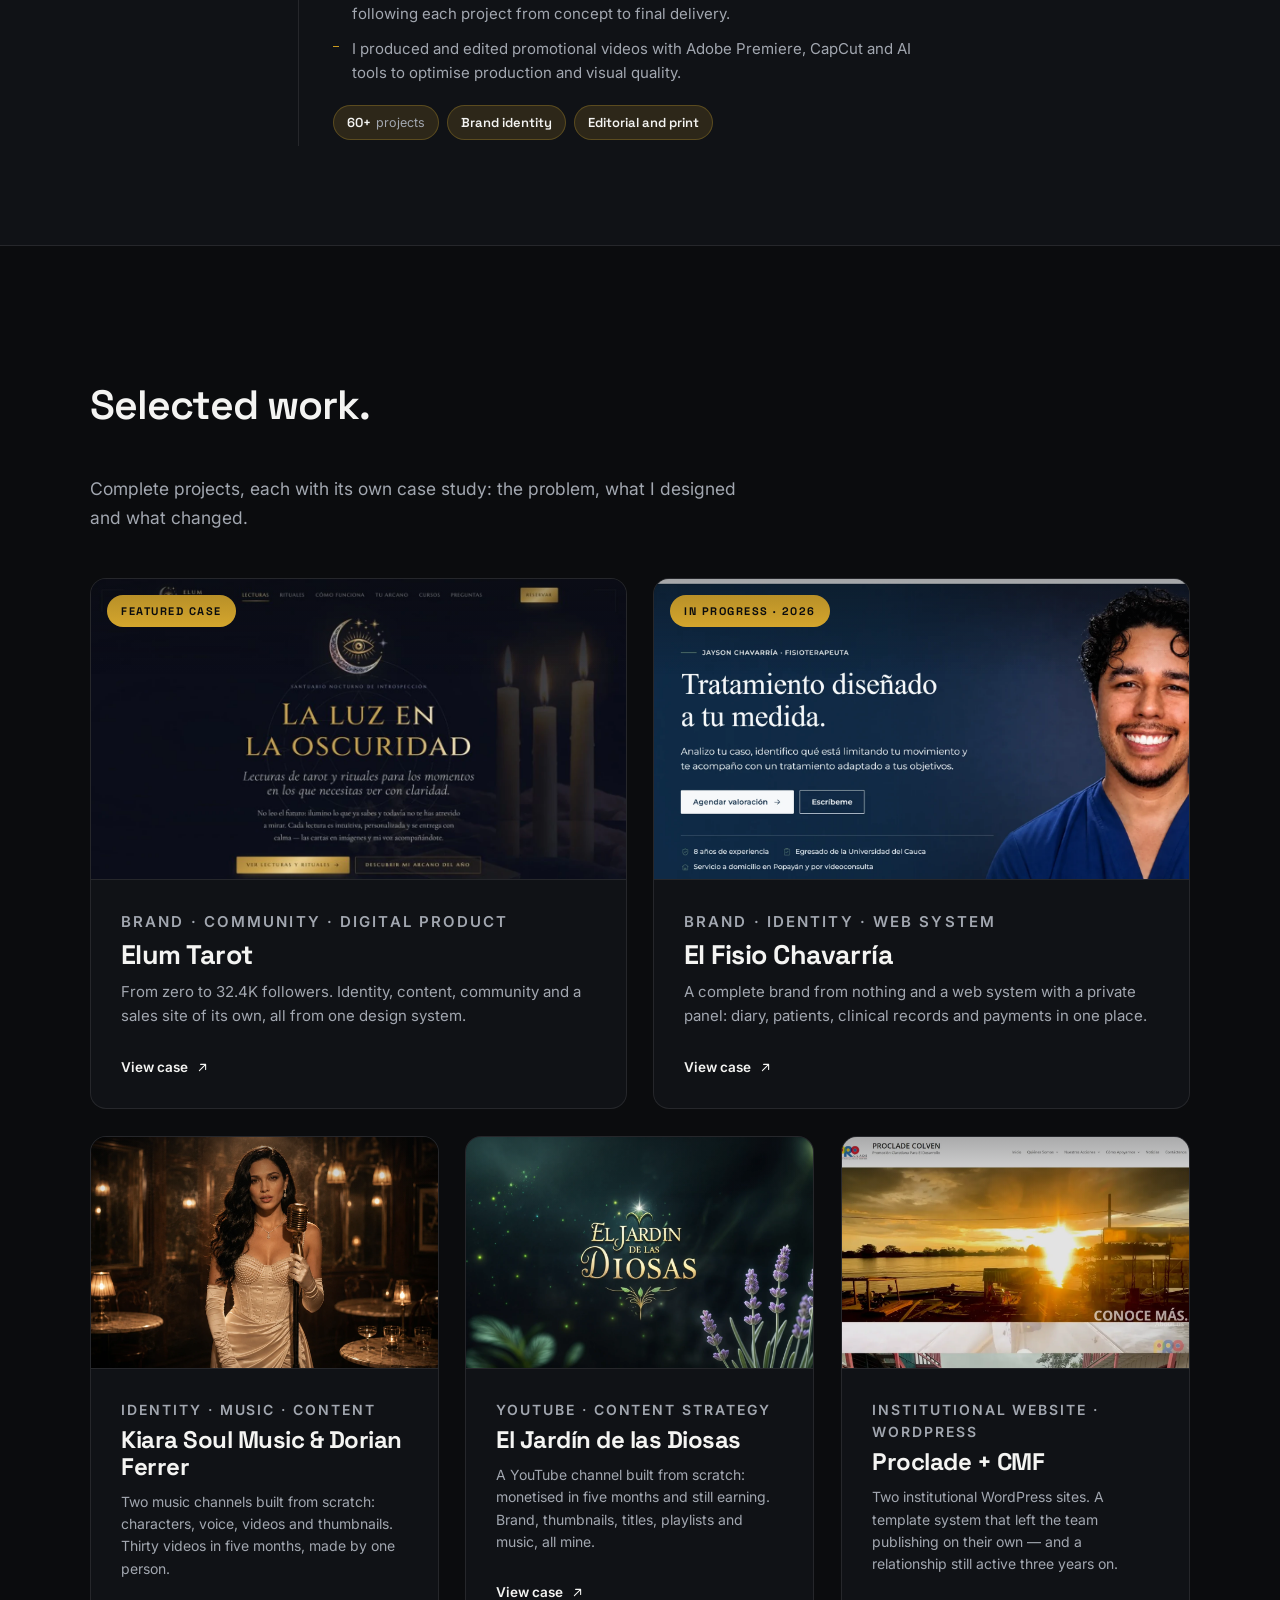
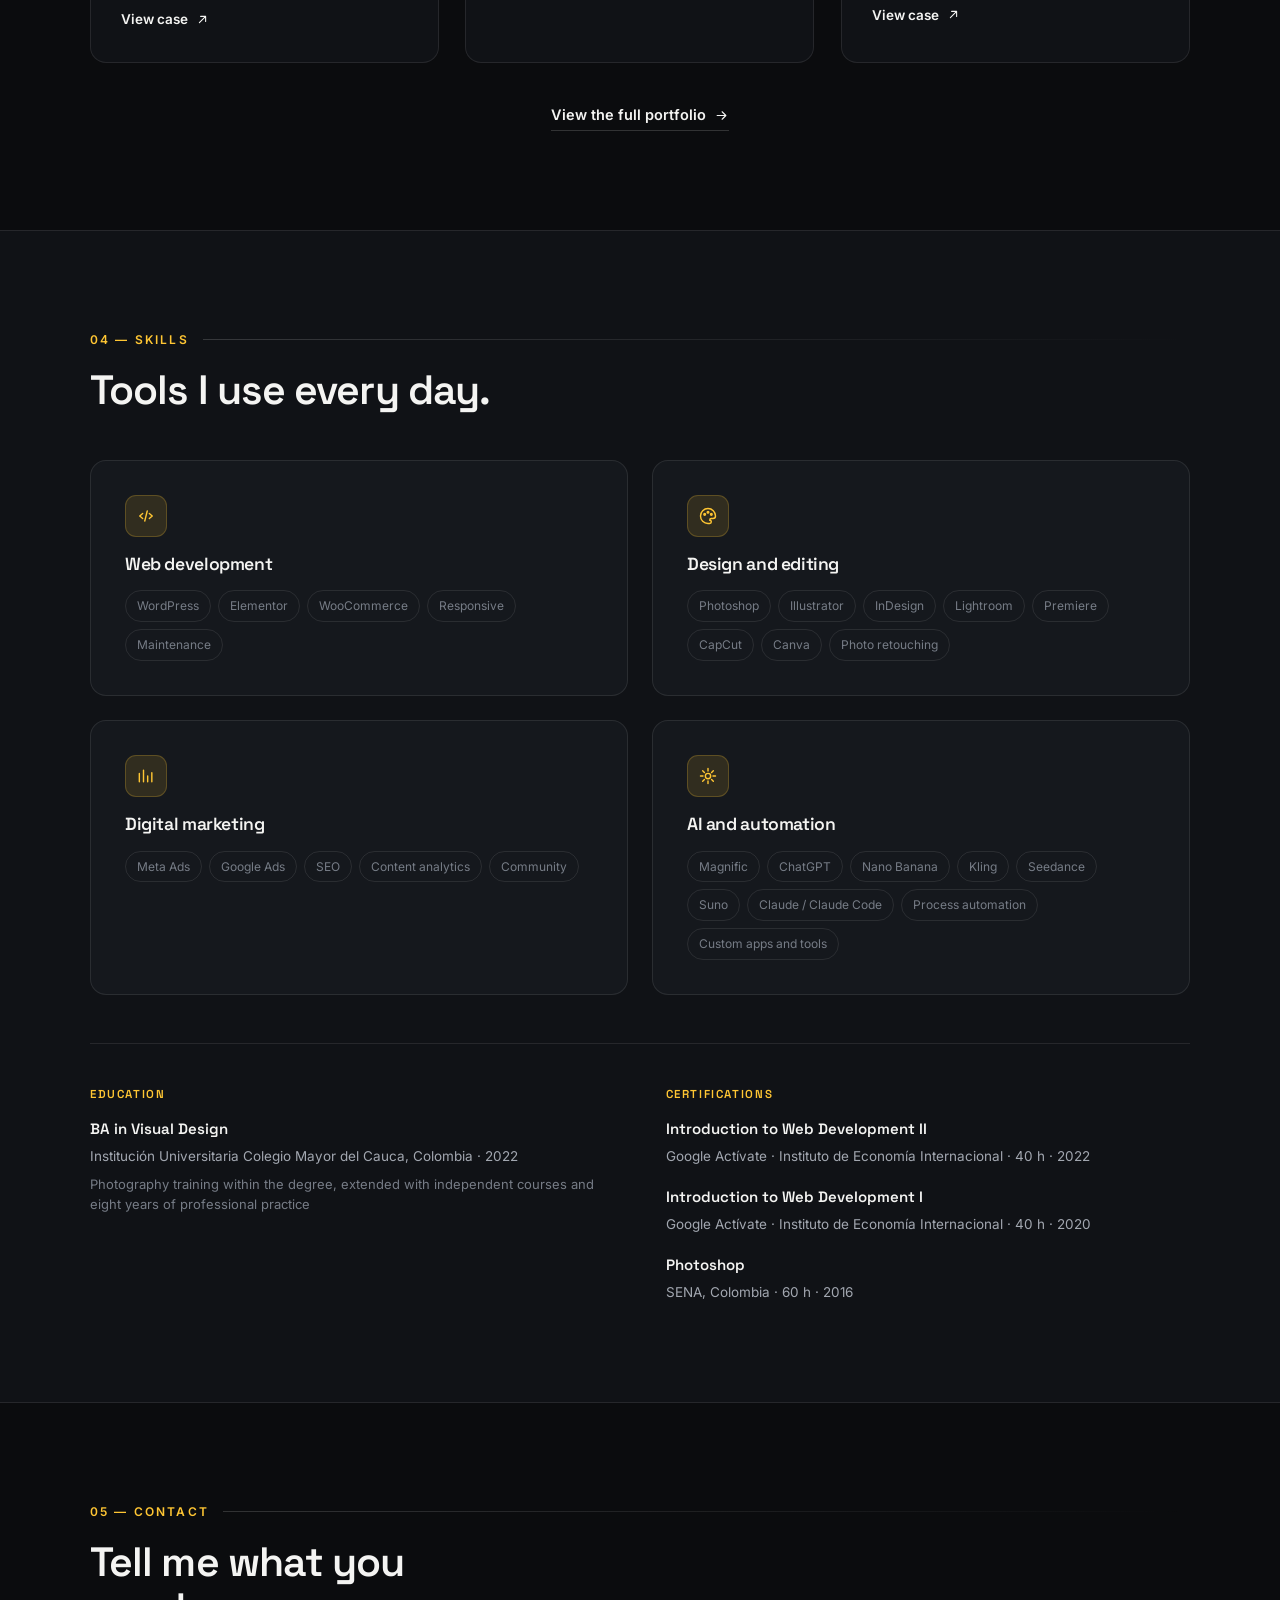
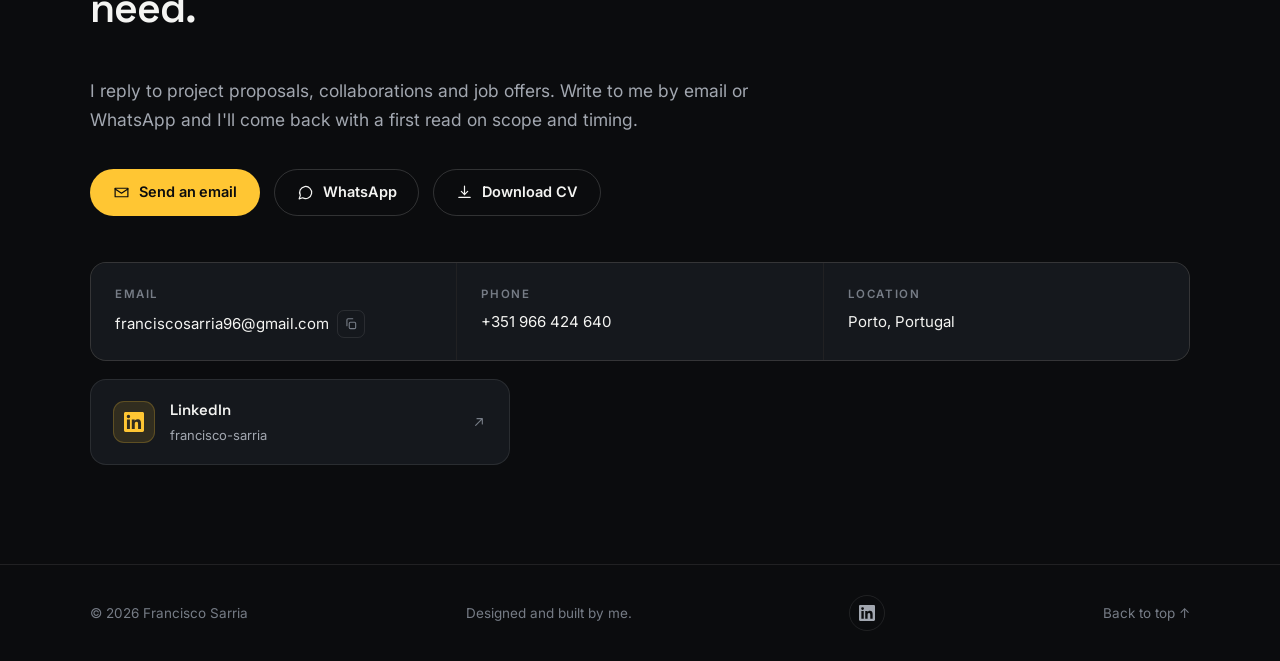
==== commit ce64aa72: "Sustituye el CV por versiones en español, inglés y portugués El botón de descarga y el asistente enl" ====
--- a/index.html
+++ b/index.html
@@ -148,7 +148,7 @@
       <p class="lead reveal" data-d="3" data-i18n="hero.lead">Diseñador visual y web con más de 8 años de experiencia. Llevo un proyecto desde el concepto y el sistema visual hasta la interfaz, la implementación y la documentación: identidad, UX/UI, desarrollo en WordPress y herramientas a medida con IA aplicada.</p>
 
       <div class="hero-actions reveal" data-d="4">
-        <a class="btn btn-primary" href="assets/docs/CV-Francisco-Sarria-2026.pdf" download>
+        <a class="btn btn-primary" href="assets/docs/CV-Francisco-Sarria-ES.pdf" download data-cv>
           <svg viewBox="0 0 24 24" aria-hidden="true"><path d="M12 3v12m0 0 4.5-4.5M12 15l-4.5-4.5M4 19h16"/></svg>
           <span data-i18n="cta.cv">Descargar CV</span>
         </a>
@@ -525,7 +525,7 @@
         <svg viewBox="0 0 24 24" aria-hidden="true"><path d="M3 21l1.7-5A8.5 8.5 0 1 1 8 19.4z"/></svg>
         <span>WhatsApp</span>
       </a>
-      <a class="btn btn-ghost" href="assets/docs/CV-Francisco-Sarria-2026.pdf" download>
+      <a class="btn btn-ghost" href="assets/docs/CV-Francisco-Sarria-ES.pdf" download data-cv>
         <svg viewBox="0 0 24 24" aria-hidden="true"><path d="M12 3v12m0 0 4.5-4.5M12 15l-4.5-4.5M4 19h16"/></svg>
         <span data-i18n="cta.cv">Descargar CV</span>
       </a>
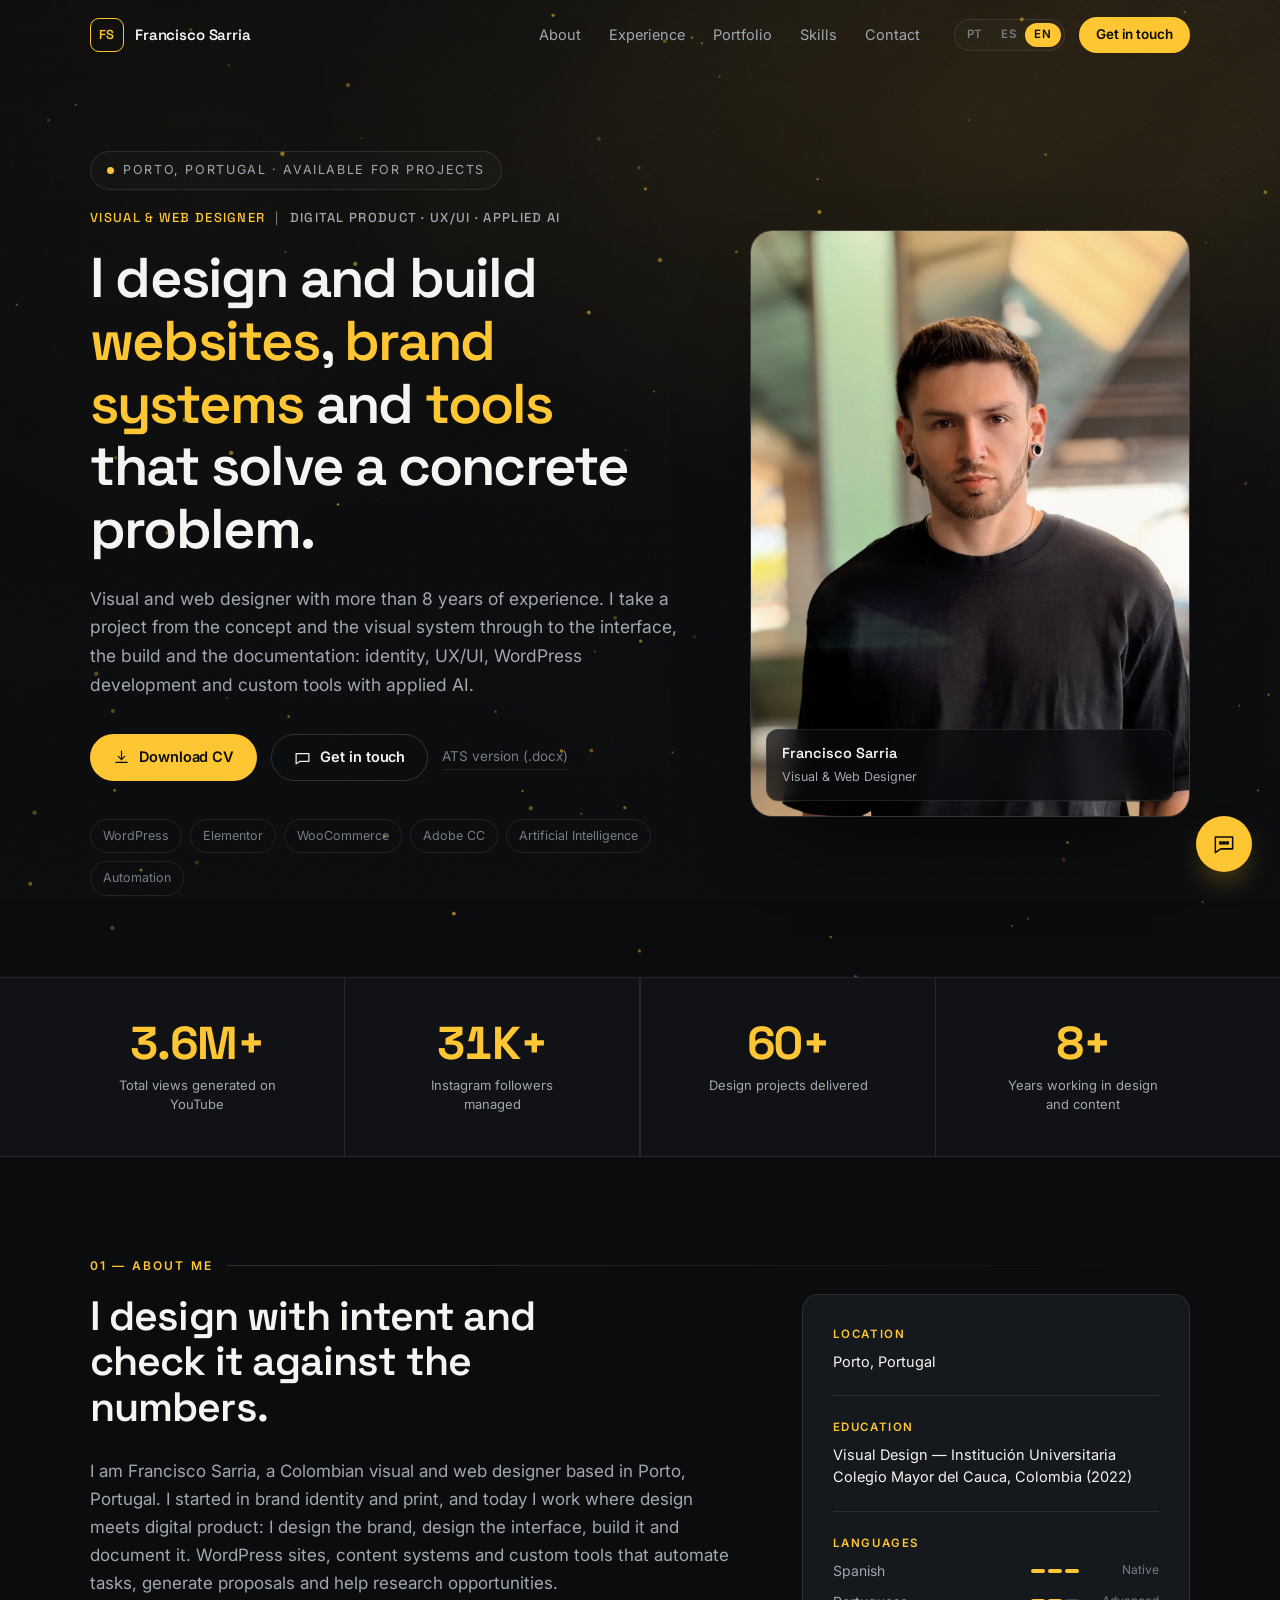
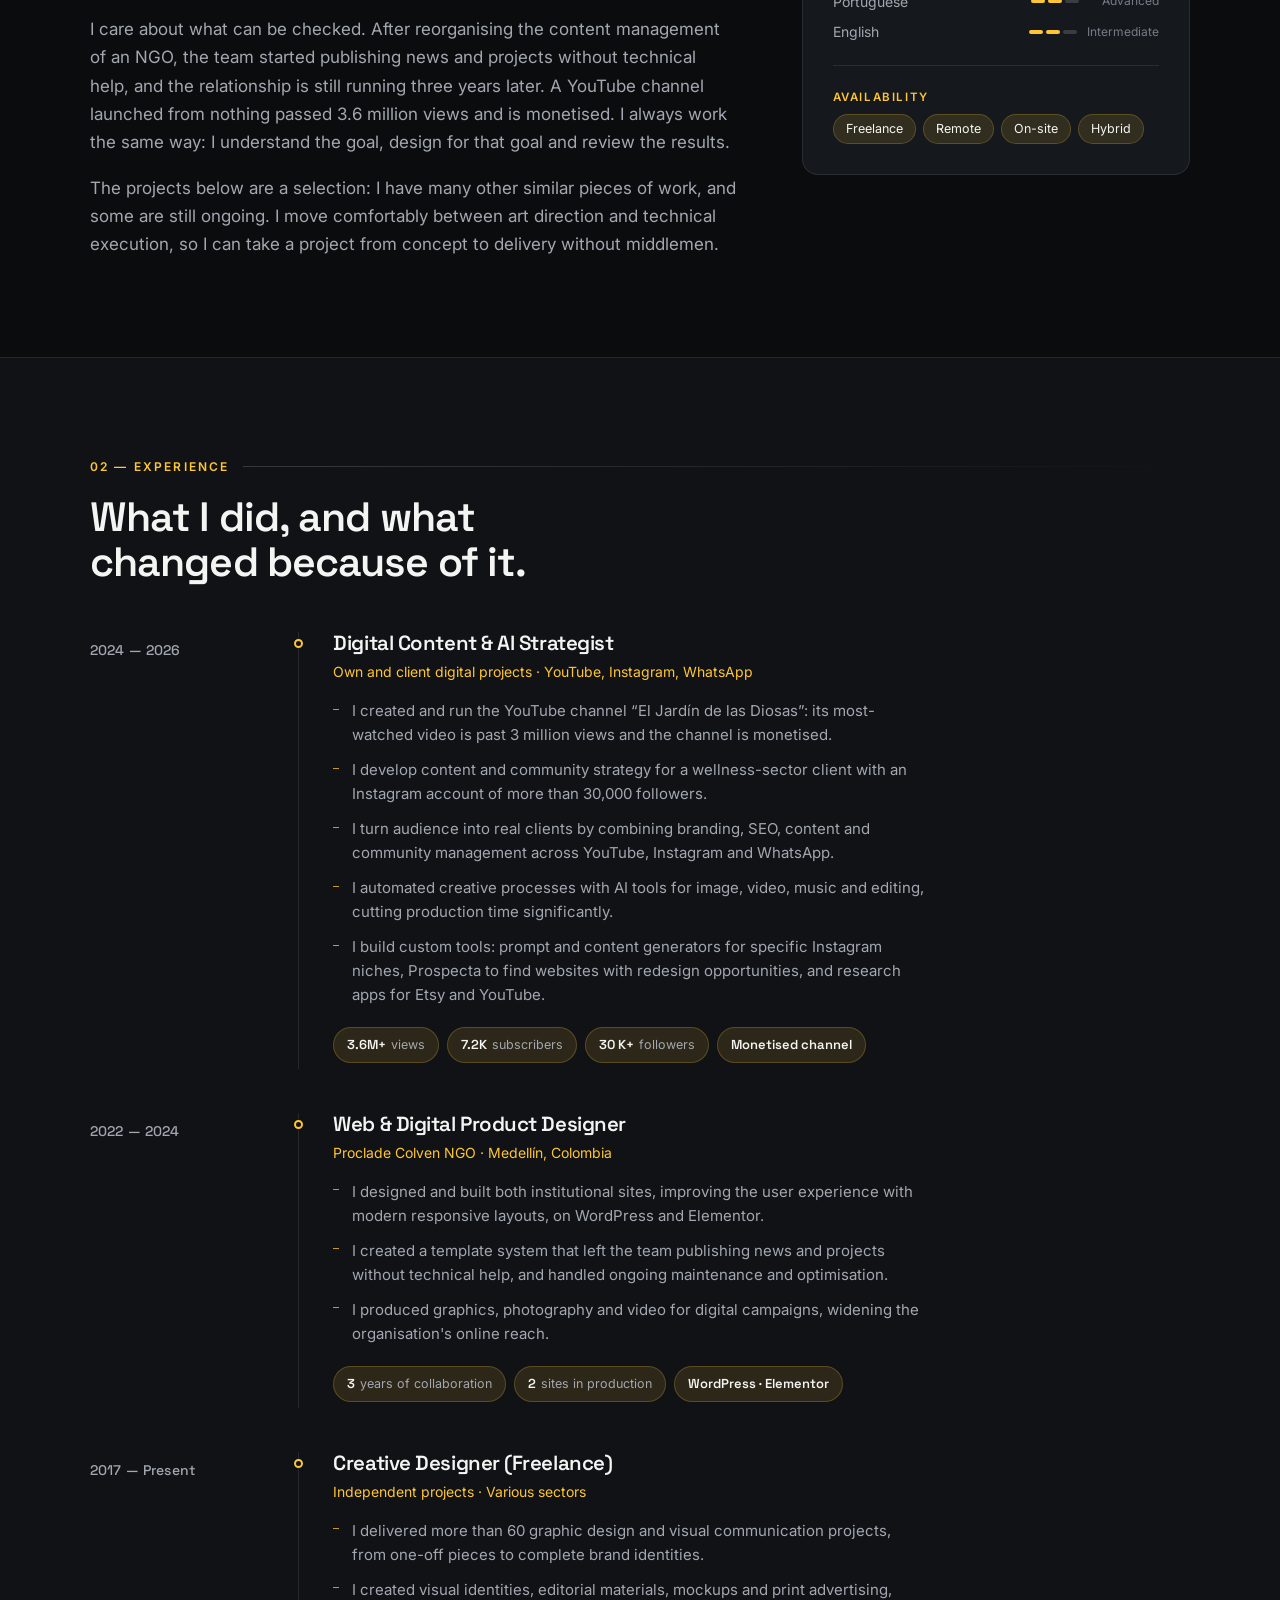
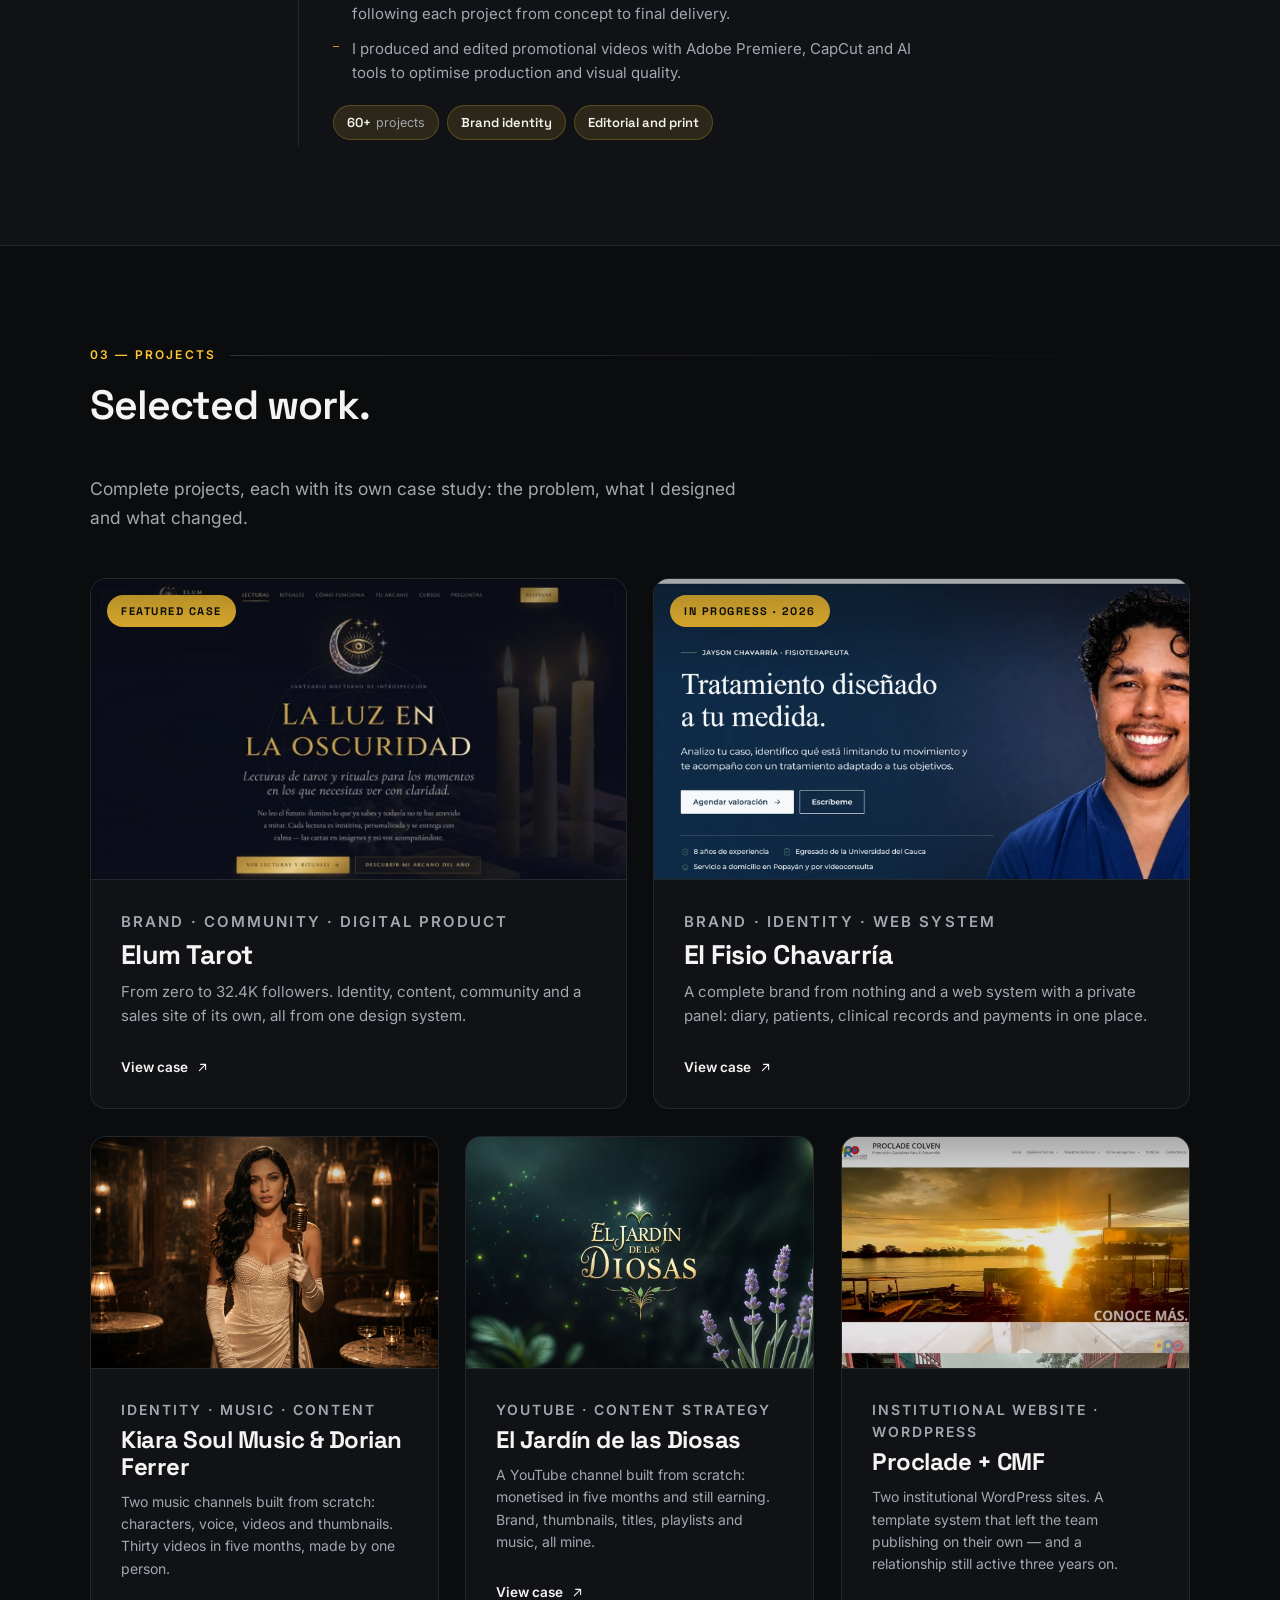
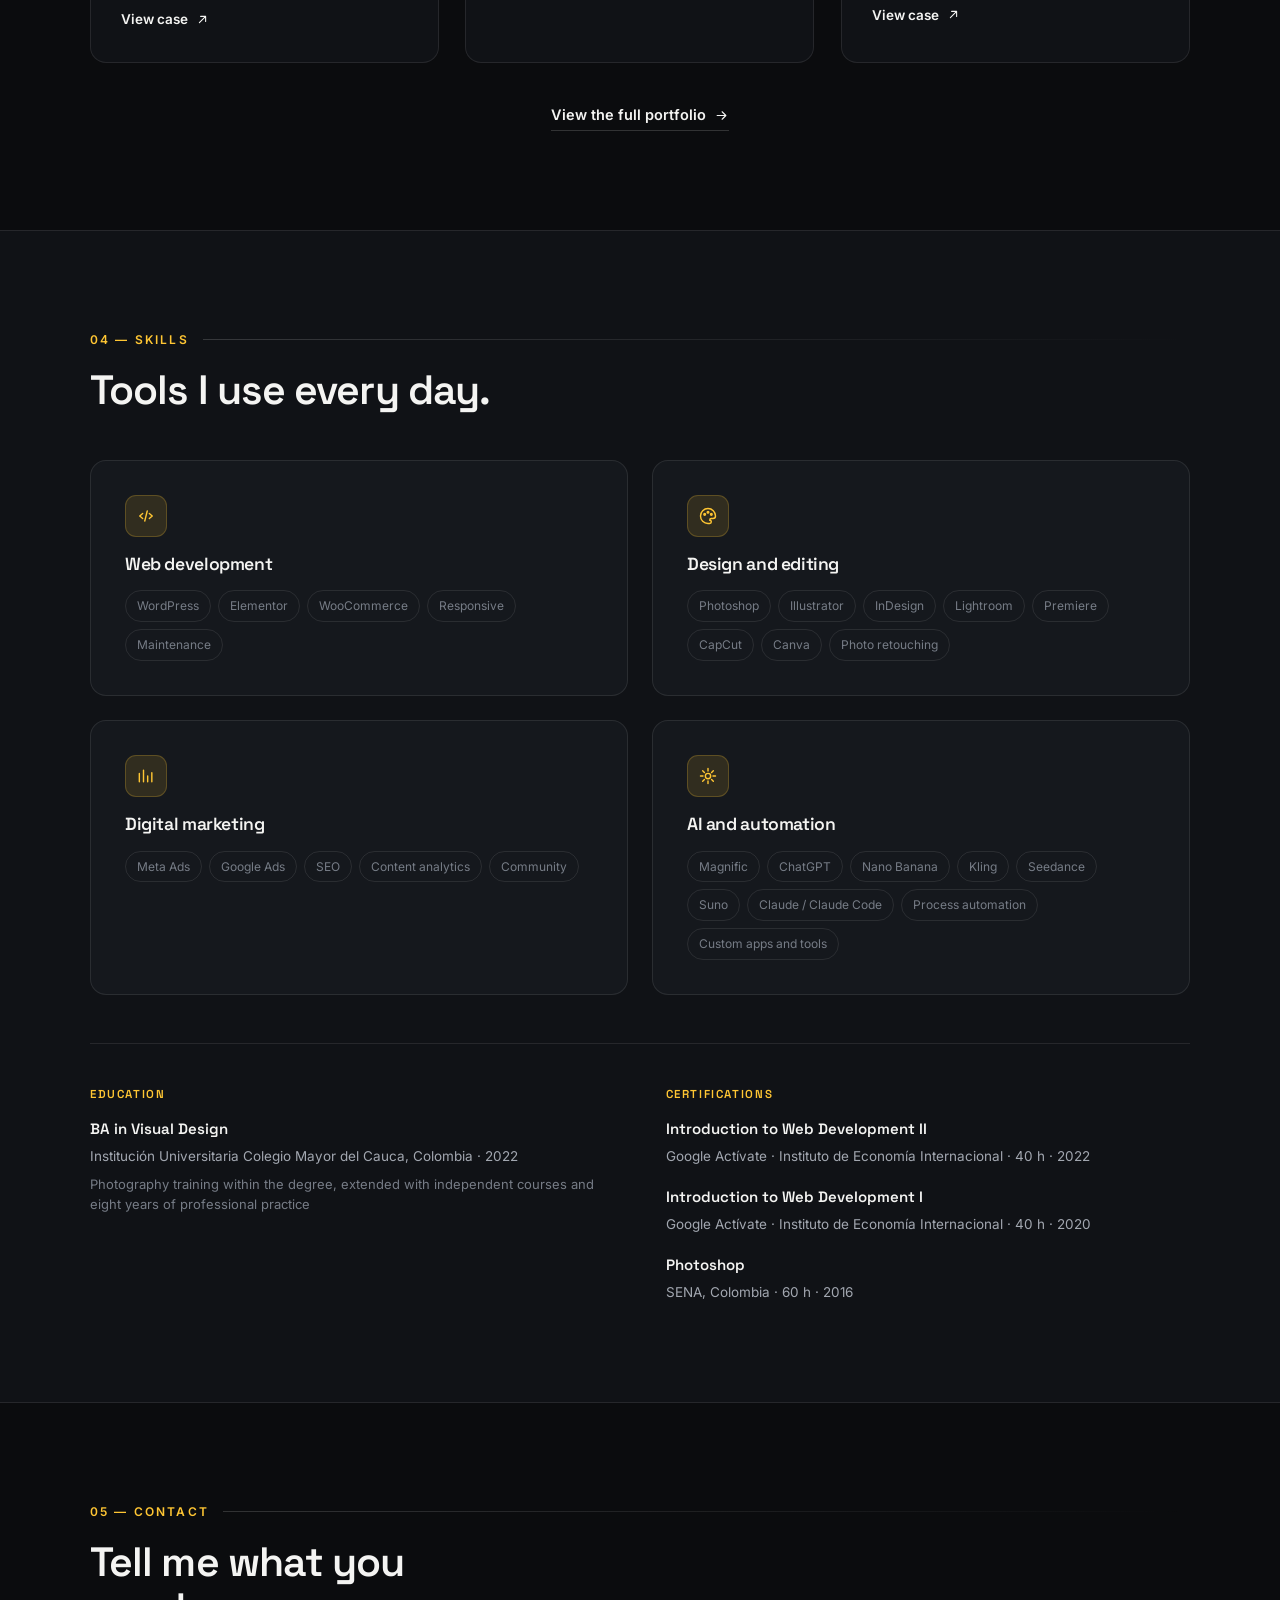
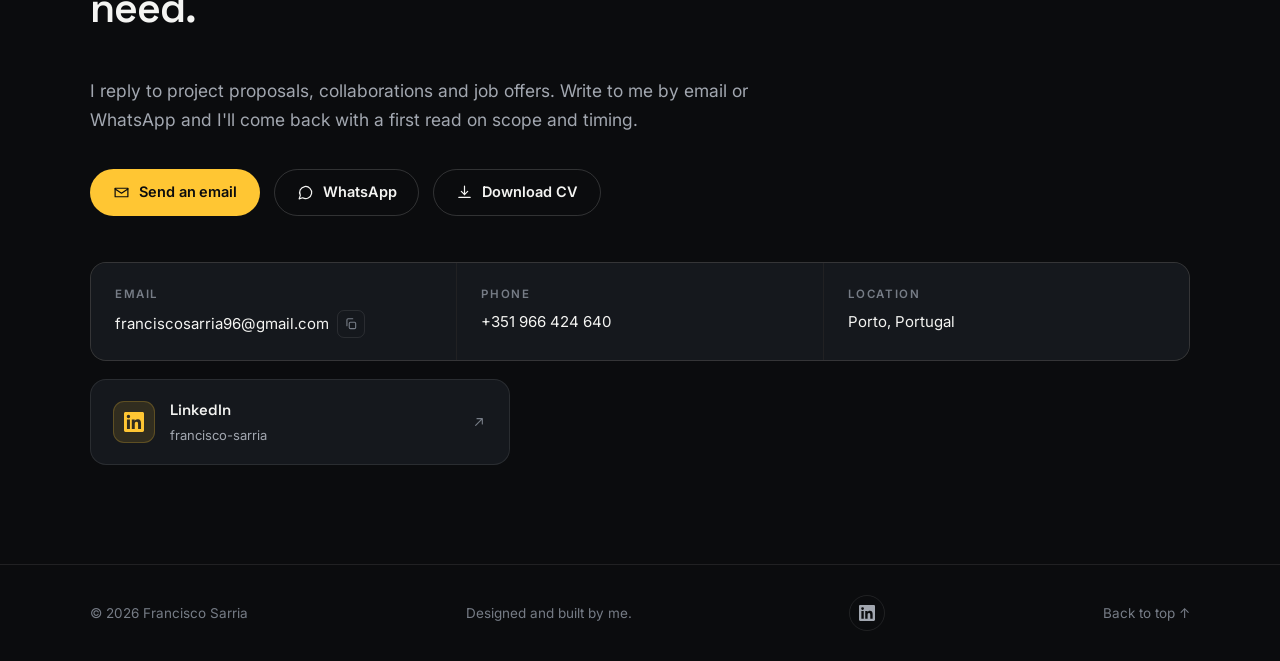
==== commit 3dd3e415: "Sube la versión de los recursos a v=59 para invalidar la caché Sin esto los navegadores seguían usan" ====
--- a/index.html
+++ b/index.html
@@ -23,7 +23,7 @@
 <link rel="preconnect" href="https://fonts.googleapis.com">
 <link rel="preconnect" href="https://fonts.gstatic.com" crossorigin>
 <link href="https://fonts.googleapis.com/css2?family=Inter:wght@400;500;600&family=Space+Grotesk:wght@400;500;600;700&display=swap" rel="stylesheet">
-<link rel="stylesheet" href="assets/css/style.css?v=58">
+<link rel="stylesheet" href="assets/css/style.css?v=59">
 <script>document.documentElement.classList.add('js');</script>
 <script type="application/ld+json">
 {
@@ -577,9 +577,9 @@
   </div>
 </footer>
 
-<script src="assets/js/i18n.js?v=58"></script>
-<script src="assets/js/main.js?v=58"></script>
-<script src="assets/js/motion.js?v=58" defer></script>
-<script src="assets/js/asistente.js?v=58" defer></script>
+<script src="assets/js/i18n.js?v=59"></script>
+<script src="assets/js/main.js?v=59"></script>
+<script src="assets/js/motion.js?v=59" defer></script>
+<script src="assets/js/asistente.js?v=59" defer></script>
 </body>
 </html>
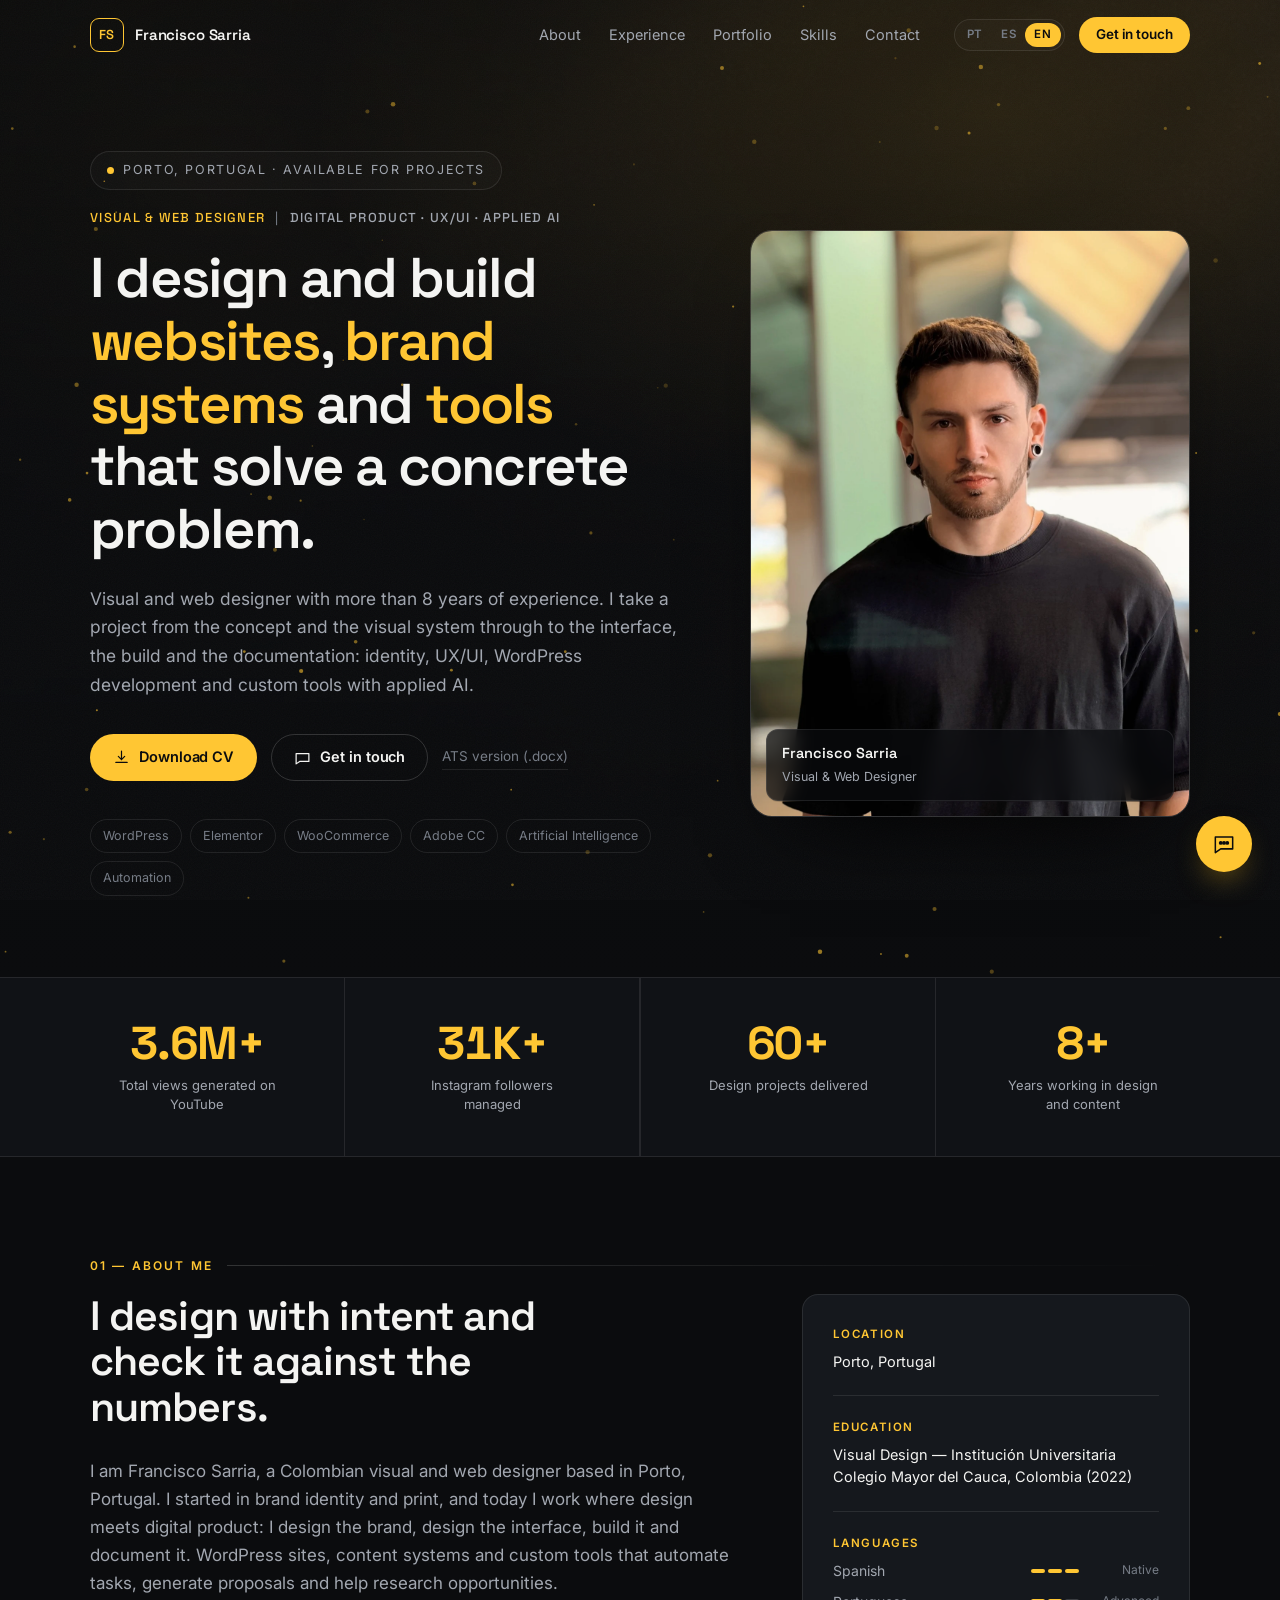
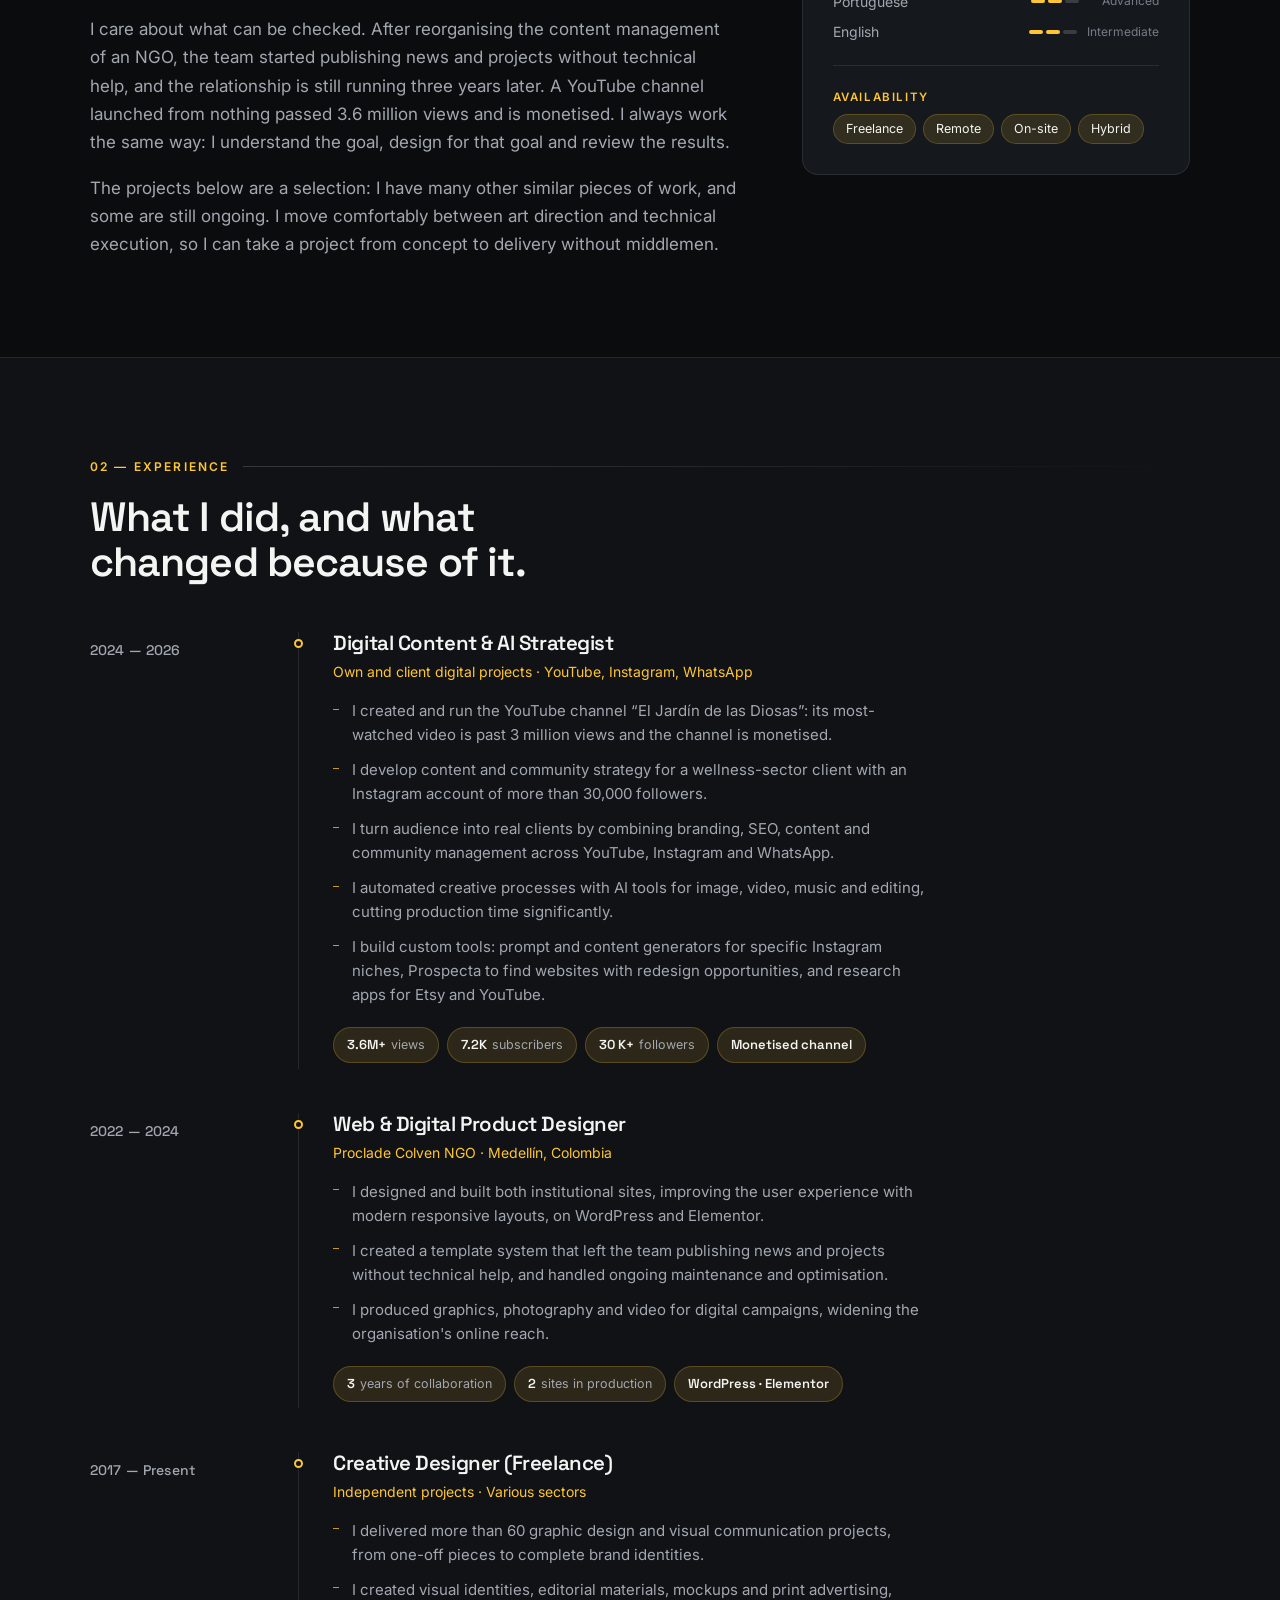
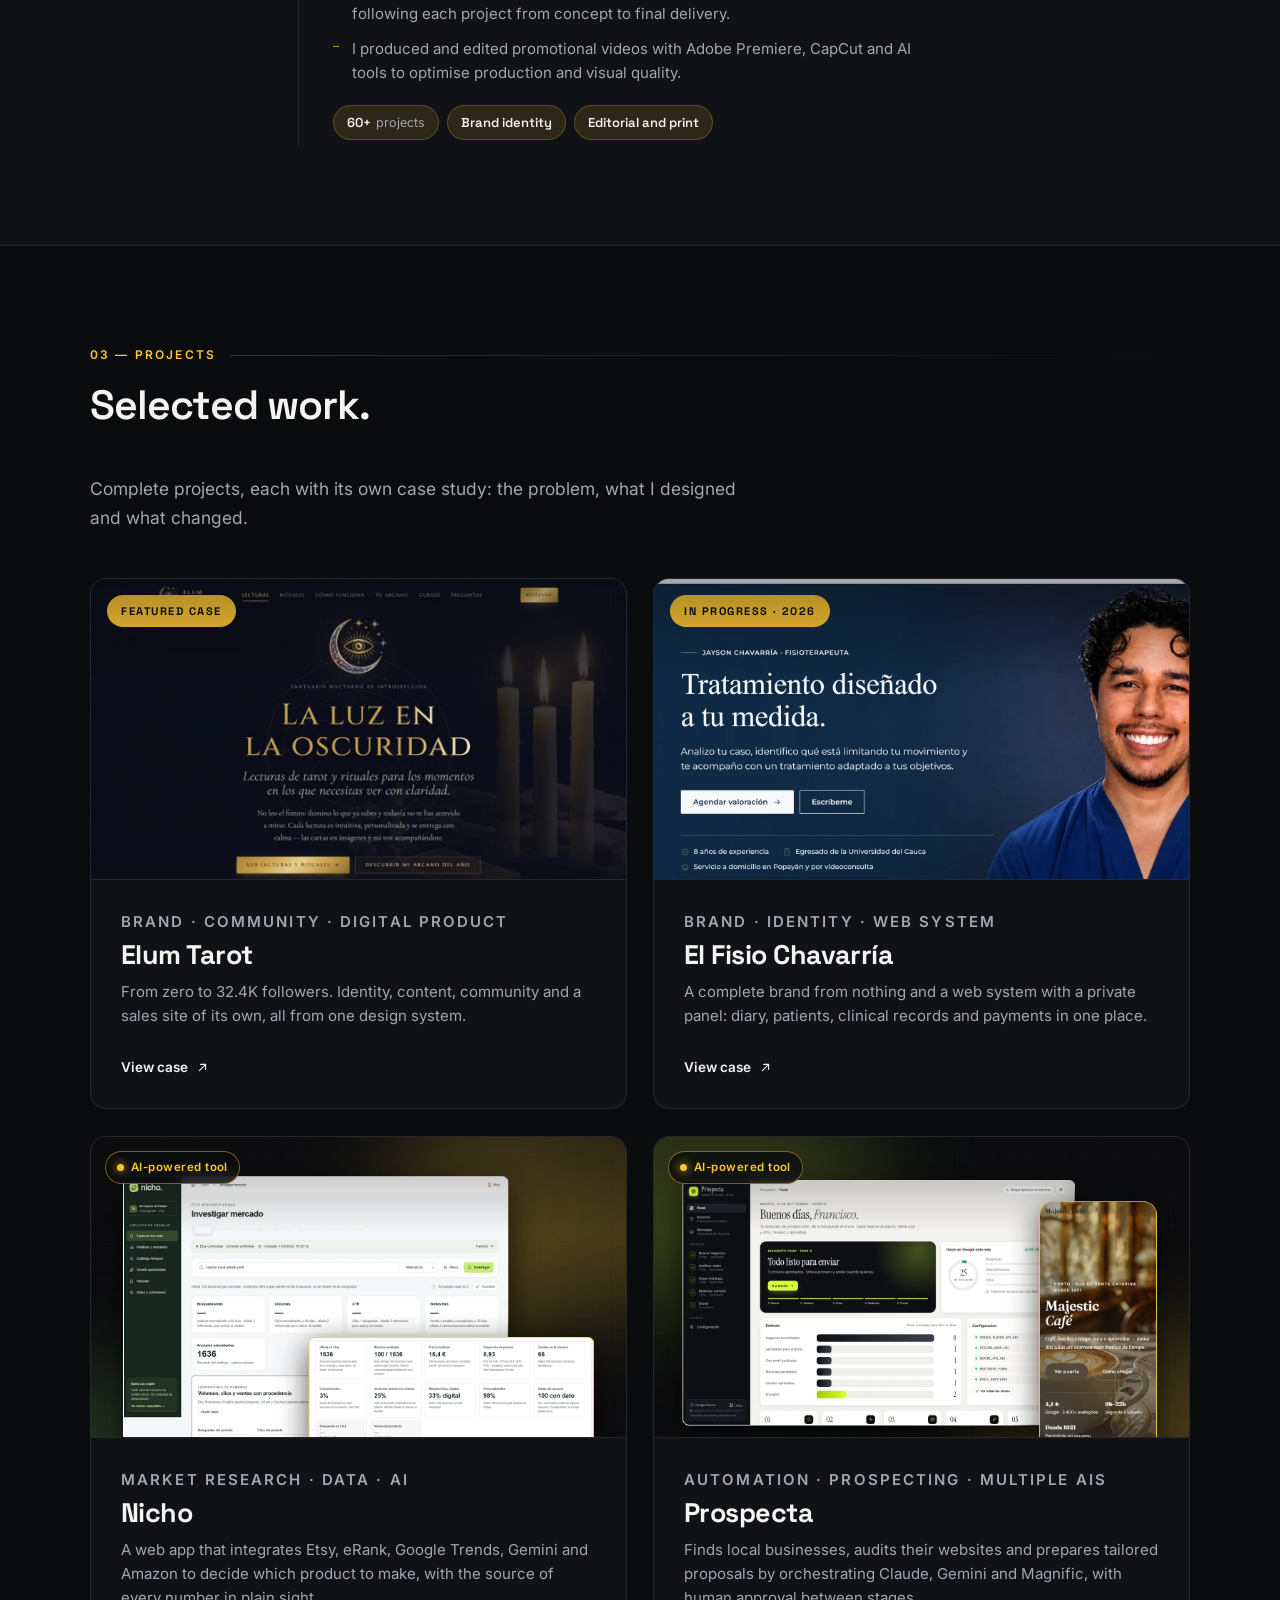
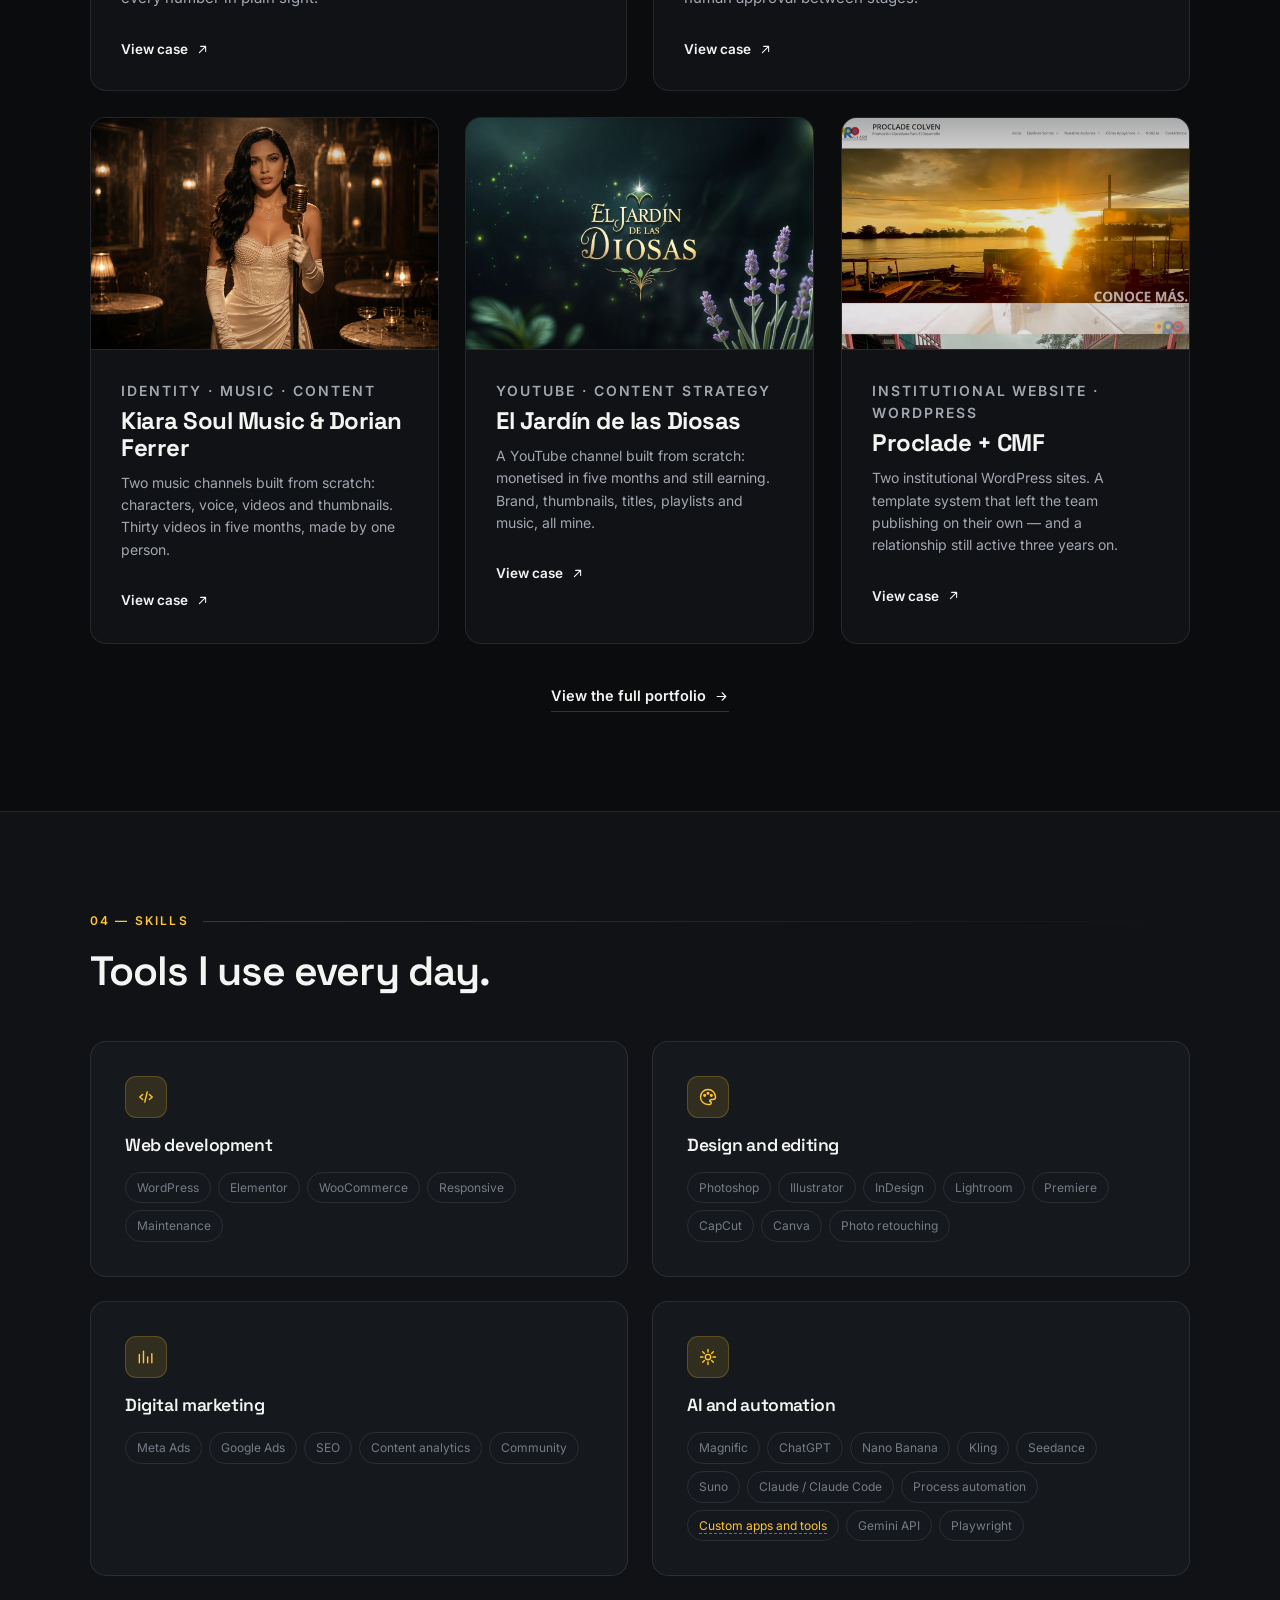
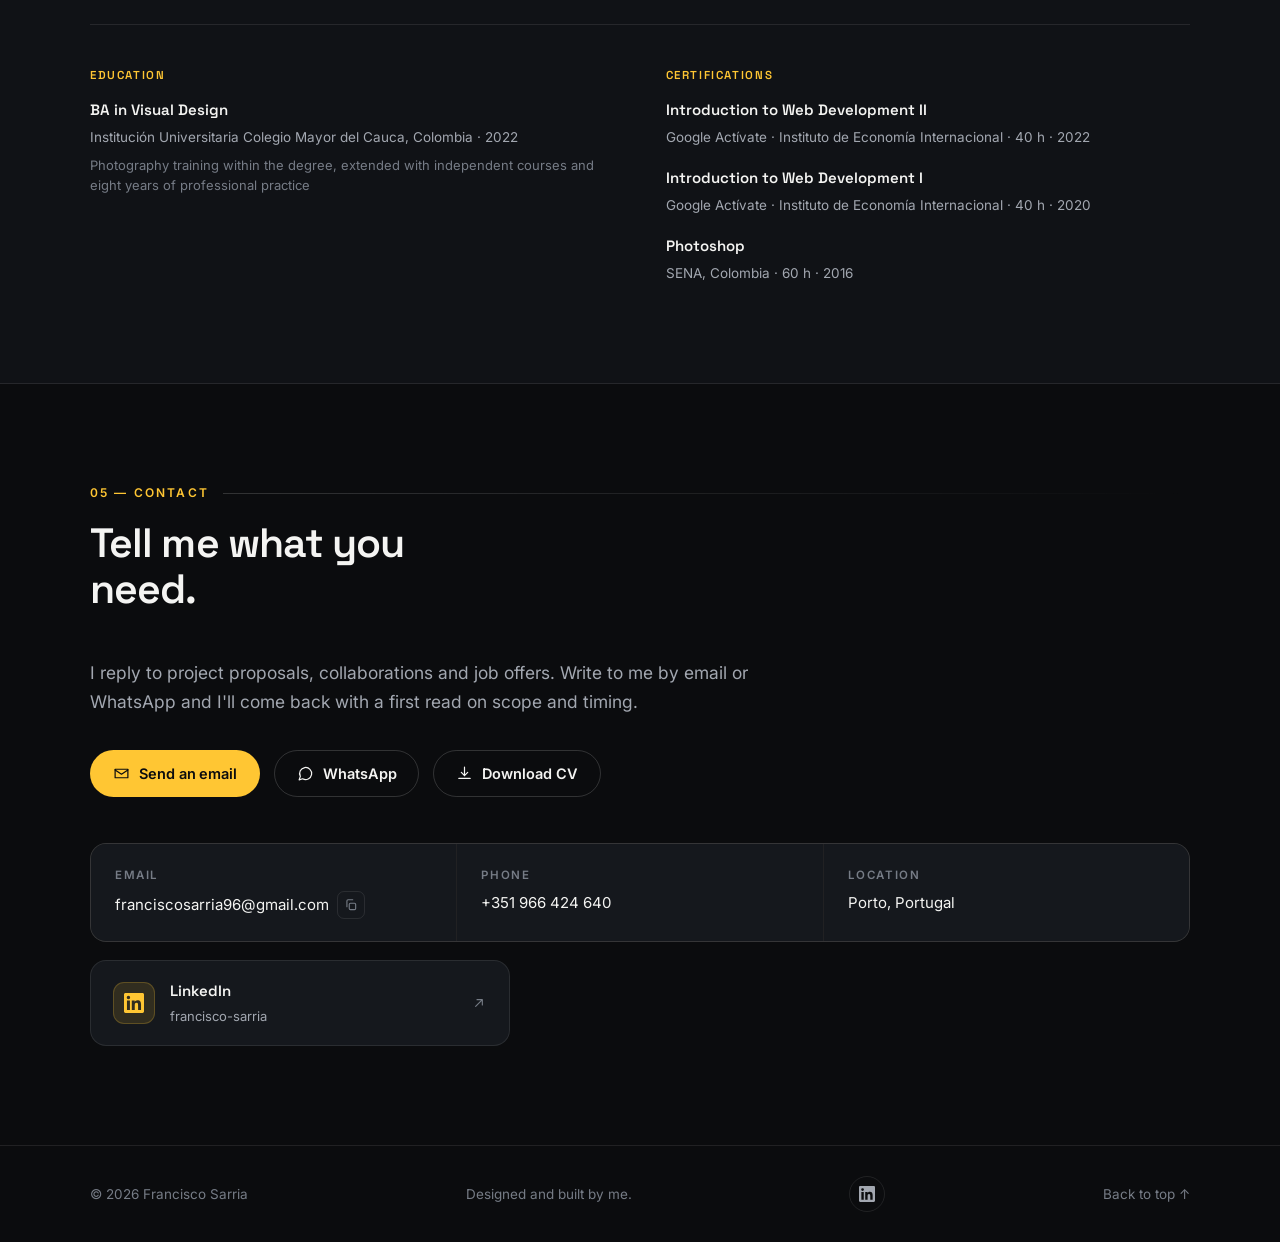
==== commit 0e8a1c6f: "Añade los casos Nicho y Prospecta: herramientas a medida con IA - nicho.html y prospecta.html con di" ====
--- a/index.html
+++ b/index.html
@@ -23,7 +23,7 @@
 <link rel="preconnect" href="https://fonts.googleapis.com">
 <link rel="preconnect" href="https://fonts.gstatic.com" crossorigin>
 <link href="https://fonts.googleapis.com/css2?family=Inter:wght@400;500;600&family=Space+Grotesk:wght@400;500;600;700&display=swap" rel="stylesheet">
-<link rel="stylesheet" href="assets/css/style.css?v=59">
+<link rel="stylesheet" href="assets/css/style.css?v=60">
 <script>document.documentElement.classList.add('js');</script>
 <script type="application/ld+json">
 {
@@ -363,6 +363,40 @@
           </div>
         </a>
       </article>
+      <article class="vista-card reveal vista-card--dest" data-d="0" data-tilt="3">
+        <a href="nicho.html">
+          <div class="ph ph--cover">
+            <span class="badge-ai"><i></i><span data-i18n="tools.badge">Herramienta con IA</span></span>
+            <img src="assets/img/nicho/nicho-portada.webp" data-i18n-attr="alt:ani.portada" alt="" loading="lazy" width="1500" height="1000">
+          </div>
+          <div class="vista-body">
+            <p class="work-tag" data-i18n="work.6.tag"></p>
+            <h3>Nicho</h3>
+            <p data-i18n="work.6.desc"></p>
+            <span class="work-more">
+              <span data-i18n="work.view">Ver caso</span>
+              <svg viewBox="0 0 24 24" aria-hidden="true"><path d="M7 17 17 7M9 7h8v8"/></svg>
+            </span>
+          </div>
+        </a>
+      </article>
+      <article class="vista-card reveal vista-card--dest" data-d="1" data-tilt="3">
+        <a href="prospecta.html">
+          <div class="ph ph--cover">
+            <span class="badge-ai"><i></i><span data-i18n="tools.badge">Herramienta con IA</span></span>
+            <img src="assets/img/prospecta/prospecta-portada.webp" data-i18n-attr="alt:apr.portada" alt="" loading="lazy" width="1500" height="1000">
+          </div>
+          <div class="vista-body">
+            <p class="work-tag" data-i18n="work.7.tag"></p>
+            <h3>Prospecta</h3>
+            <p data-i18n="work.7.desc"></p>
+            <span class="work-more">
+              <span data-i18n="work.view">Ver caso</span>
+              <svg viewBox="0 0 24 24" aria-hidden="true"><path d="M7 17 17 7M9 7h8v8"/></svg>
+            </span>
+          </div>
+        </a>
+      </article>
       <article class="vista-card reveal" data-d="2" data-tilt="5">
         <a href="kiara-dorian.html">
           <div class="ph ph--cover">
@@ -466,10 +500,8 @@
         <h3 data-i18n="skills.ai">IA y automatización</h3>
         <ul class="tags">
           <li>Magnific</li><li>ChatGPT</li><li>Nano Banana</li><li>Kling</li><li>Seedance</li><li>Suno</li><li>Claude / Claude Code</li>
-          <li data-i18n="t.automation">Automatización de procesos</li><li data-i18n="t.tools">Apps y herramientas a medida</li>
-          <!-- FASE POSTERIOR: cuando elum.html documente la landing, convertir el tag
-               "Apps y herramientas a medida" en un enlace a elum.html. Es la unica
-               afirmacion de esta tarjeta sin una pieza que la respalde. -->
+          <li data-i18n="t.automation">Automatización de procesos</li><li><a class="tag-link" href="portafolio.html#herramientas" data-i18n="t.tools">Apps y herramientas a medida</a></li>
+          <li>Gemini API</li><li>Playwright</li>
         </ul>
       </div>
     </div>
@@ -577,9 +609,9 @@
   </div>
 </footer>
 
-<script src="assets/js/i18n.js?v=59"></script>
-<script src="assets/js/main.js?v=59"></script>
-<script src="assets/js/motion.js?v=59" defer></script>
-<script src="assets/js/asistente.js?v=59" defer></script>
+<script src="assets/js/i18n.js?v=60"></script>
+<script src="assets/js/main.js?v=60"></script>
+<script src="assets/js/motion.js?v=60" defer></script>
+<script src="assets/js/asistente.js?v=60" defer></script>
 </body>
 </html>
--- a/assets/css/style.css
+++ b/assets/css/style.css
@@ -2565,3 +2565,270 @@
 @media (max-width:520px){
   .gal-moviles--4{grid-template-columns:1fr}
 }
+
+
+/* =========================================================
+   HERRAMIENTAS A MEDIDA CON IA · casos Nicho y Prospecta
+   ========================================================= */
+.mono{font-family:ui-monospace,SFMono-Regular,Menlo,Consolas,monospace}
+
+/* --- grupo de tarjetas en portafolio.html --- */
+.work-group{margin-top:clamp(56px,8vw,96px)}
+.work-group-head{display:grid;gap:12px;margin-bottom:clamp(22px,3vw,34px);max-width:70ch}
+.work-group-head h2{font-size:clamp(1.5rem,3vw,2.2rem)}
+.work-group-head p{color:var(--muted)}
+.work-grid--2{grid-template-columns:repeat(2,1fr)}
+.work-grid--2 .work-card .ph{aspect-ratio:3/2}
+.tags .tag-link{color:var(--accent);border-bottom:1px dashed rgba(255,198,51,.5)}
+.tags .tag-link:hover{border-bottom-style:solid}
+.work-stack{display:flex;flex-wrap:wrap;gap:6px;margin-top:14px}
+.work-stack li{
+  font-family:ui-monospace,SFMono-Regular,Menlo,Consolas,monospace;
+  font-size:10.5px;letter-spacing:.08em;text-transform:uppercase;
+  padding:4px 8px;border:1px solid var(--line-strong);border-radius:6px;color:var(--muted);
+}
+@media (max-width:760px){ .work-grid--2{grid-template-columns:1fr} }
+
+/* --- insignia «herramienta con IA» sobre la portada --- */
+.badge-ai{
+  position:absolute;top:14px;left:14px;z-index:3;
+  display:inline-flex;align-items:center;gap:7px;
+  padding:6px 11px;border-radius:999px;
+  background:rgba(11,12,14,.78);backdrop-filter:blur(8px);-webkit-backdrop-filter:blur(8px);
+  border:1px solid rgba(255,198,51,.45);color:var(--accent);
+  font-size:11.5px;font-weight:600;letter-spacing:.04em;
+}
+.badge-ai i{width:7px;height:7px;border-radius:50%;background:var(--accent);box-shadow:0 0 10px var(--accent)}
+
+/* --- mapa de integraciones: fuentes → núcleo → resultados --- */
+.imap{
+  display:grid;grid-template-columns:minmax(0,1.15fr) minmax(0,.9fr) minmax(0,1fr);
+  gap:clamp(14px,2.4vw,34px);align-items:stretch;position:relative;
+}
+.imap-col{display:grid;gap:10px;align-content:start;min-width:0}
+.imap-col > .pan-label{margin-bottom:4px}
+.imap-src,.imap-out{
+  position:relative;display:grid;grid-template-columns:auto minmax(0,1fr);gap:4px 12px;
+  padding:13px 15px;border:1px solid var(--line);border-radius:var(--radius-sm);
+  background:var(--surface);min-width:0;
+  transition:border-color .3s var(--ease),transform .35s var(--ease);
+}
+.imap-src:hover,.imap-out:hover{border-color:var(--line-strong)}
+.imap-src::after{ /* conector hacia el núcleo */
+  content:"";position:absolute;top:50%;right:calc(-1 * clamp(14px,2.4vw,34px));
+  width:clamp(14px,2.4vw,34px);height:1px;
+  background:linear-gradient(90deg,var(--line-strong),rgba(255,198,51,.55));
+}
+.imap-out::before{
+  content:"";position:absolute;top:50%;left:calc(-1 * clamp(14px,2.4vw,34px));
+  width:clamp(14px,2.4vw,34px);height:1px;
+  background:linear-gradient(90deg,rgba(255,198,51,.55),var(--line-strong));
+}
+.imap-ico{
+  grid-row:span 2;width:34px;height:34px;border-radius:9px;display:grid;place-items:center;
+  background:var(--surface-2);border:1px solid var(--line);color:var(--accent);
+  font:700 12px/1 ui-monospace,SFMono-Regular,Menlo,Consolas,monospace;
+}
+.imap-src b,.imap-out b{font-size:14px;color:var(--text);font-weight:600;line-height:1.3;display:flex;flex-wrap:wrap;gap:6px 8px;align-items:center}
+.imap-src span,.imap-out span{font-size:12.5px;color:var(--muted);line-height:1.5}
+.imap-src--ai{border-color:rgba(255,198,51,.35);background:linear-gradient(135deg,rgba(255,198,51,.08),var(--surface) 60%)}
+
+.st{
+  font:600 9.5px/1 ui-monospace,SFMono-Regular,Menlo,Consolas,monospace;
+  letter-spacing:.12em;text-transform:uppercase;padding:4px 7px;border-radius:5px;white-space:nowrap;
+}
+.st--on{color:#7EE0A1;background:rgba(126,224,161,.1);border:1px solid rgba(126,224,161,.28)}
+.st--csv{color:#8FC2FF;background:rgba(143,194,255,.1);border:1px solid rgba(143,194,255,.28)}
+.st--prep{color:var(--muted);background:rgba(255,255,255,.04);border:1px dashed var(--line-strong)}
+.st--ai{color:var(--accent);background:var(--accent-soft);border:1px solid rgba(255,198,51,.35)}
+
+.imap-core{
+  position:relative;align-self:center;display:grid;gap:14px;
+  padding:clamp(20px,2.4vw,28px);border-radius:var(--radius);
+  border:1px solid rgba(255,198,51,.5);
+  background:radial-gradient(120% 90% at 50% 0%,rgba(255,198,51,.14),transparent 60%),var(--surface);
+  box-shadow:0 30px 70px -40px rgba(255,198,51,.45);
+}
+.imap-core h4{
+  margin:0;font-family:var(--font-display);font-size:clamp(1.3rem,2.2vw,1.7rem);
+  letter-spacing:-.02em;color:var(--text);
+}
+.imap-core p{font-size:13.5px;color:var(--muted);line-height:1.6}
+.imap-core ul{display:grid;gap:7px}
+.imap-core li{
+  display:flex;gap:9px;align-items:baseline;font-size:12.5px;color:var(--muted);line-height:1.45;
+}
+.imap-core li::before{content:"";width:6px;height:6px;border-radius:2px;background:var(--accent);flex:none;transform:translateY(-1px)}
+.imap-core .pulse{
+  position:absolute;inset:-1px;border-radius:inherit;pointer-events:none;
+  box-shadow:0 0 0 0 rgba(255,198,51,.35);animation:imapPulse 3.2s var(--ease) infinite;
+}
+@keyframes imapPulse{
+  0%{box-shadow:0 0 0 0 rgba(255,198,51,.32)}
+  70%{box-shadow:0 0 0 16px rgba(255,198,51,0)}
+  100%{box-shadow:0 0 0 0 rgba(255,198,51,0)}
+}
+@media (prefers-reduced-motion: reduce){ .imap-core .pulse{animation:none} }
+
+@media (max-width:1020px){
+  .imap{grid-template-columns:1fr}
+  .imap-src::after,.imap-out::before{display:none}
+  .imap-core{order:-1}
+  .imap-col--src{grid-template-columns:repeat(2,minmax(0,1fr))}
+  .imap-col--src > .pan-label{grid-column:1/-1}
+}
+@media (max-width:620px){ .imap-col--src{grid-template-columns:1fr} }
+
+/* --- cuatro naturalezas del dato --- */
+.dtypes{display:grid;grid-template-columns:repeat(4,minmax(0,1fr));gap:12px}
+.dtype{
+  display:grid;gap:8px;align-content:start;padding:16px 18px;min-width:0;
+  border:1px solid var(--line);border-radius:var(--radius);background:var(--surface-2);
+  border-top:3px solid var(--dt,var(--line-strong));
+  transition:transform .35s var(--ease),border-color .3s var(--ease);transform-style:preserve-3d;
+}
+.dtype b{font-size:15px;color:var(--text)}
+.dtype em{
+  font-style:normal;font:600 10px/1 ui-monospace,SFMono-Regular,Menlo,Consolas,monospace;
+  letter-spacing:.14em;text-transform:uppercase;color:var(--dt,var(--muted))
+}
+.dtype span{font-size:13.5px;color:var(--muted);line-height:1.55}
+.dtype--obs{--dt:#7EE0A1}
+.dtype--prov{--dt:#8FC2FF}
+.dtype--calc{--dt:#E7E3D6}
+.dtype--ia{--dt:var(--accent)}
+@media (max-width:1020px){ .dtypes{grid-template-columns:repeat(2,minmax(0,1fr))} }
+@media (max-width:520px){ .dtypes{grid-template-columns:1fr} }
+
+/* --- papel de cada IA --- */
+.ai-roles{display:grid;grid-template-columns:repeat(3,minmax(0,1fr));gap:clamp(12px,1.6vw,18px)}
+.ai-role{
+  position:relative;display:grid;gap:10px;align-content:start;min-width:0;
+  padding:clamp(18px,2vw,24px);border:1px solid var(--line);border-radius:var(--radius);
+  background:var(--surface);
+  transition:transform .35s var(--ease),border-color .3s var(--ease);transform-style:preserve-3d;
+}
+.ai-role:hover{border-color:rgba(255,198,51,.4)}
+.ai-role::before{
+  content:"";position:absolute;top:-1px;left:-1px;width:22px;height:22px;
+  border-top:3px solid var(--accent);border-left:3px solid var(--accent);
+  border-radius:var(--radius) 0 0 0;
+}
+.ai-role-top{display:flex;justify-content:space-between;align-items:center;gap:10px;flex-wrap:wrap}
+.ai-role h4{margin:0;font-family:var(--font-display);font-size:1.3rem;color:var(--text);letter-spacing:-.01em}
+.ai-role .ai-task{font-size:14.5px;color:var(--text);font-weight:500;line-height:1.45}
+.ai-role p{font-size:13.5px;color:var(--muted);line-height:1.6}
+.ai-role .ai-guard{
+  margin-top:4px;padding-top:12px;border-top:1px solid var(--line);
+  font-size:12.5px;color:var(--muted-dim);line-height:1.55;
+}
+.ai-role .ai-guard::before{content:"↳ ";color:var(--accent)}
+.ai-roles--4{grid-template-columns:repeat(4,minmax(0,1fr))}
+@media (max-width:1020px){ .ai-roles,.ai-roles--4{grid-template-columns:repeat(2,minmax(0,1fr))} }
+@media (max-width:620px){ .ai-roles,.ai-roles--4{grid-template-columns:1fr} }
+
+/* --- pipeline de fases con compuertas humanas --- */
+.pipe{
+  display:grid;grid-template-columns:repeat(5,minmax(0,1fr));gap:0;
+  counter-reset:fase;
+}
+.pipe-step{
+  position:relative;display:grid;gap:10px;align-content:start;min-width:0;
+  padding:18px clamp(12px,1.4vw,18px) 18px;
+  border:1px solid var(--line);background:var(--surface);
+  margin-right:-1px;
+}
+.pipe-step:first-child{border-radius:var(--radius) 0 0 var(--radius)}
+.pipe-step:last-child{border-radius:0 var(--radius) var(--radius) 0;margin-right:0}
+.pipe-n{
+  font:700 11px/1 ui-monospace,SFMono-Regular,Menlo,Consolas,monospace;letter-spacing:.16em;color:var(--accent);
+}
+.pipe-step h4{margin:0;font-family:var(--font-display);font-size:1.12rem;color:var(--text);line-height:1.2}
+.pipe-step p{font-size:12.5px;color:var(--muted);line-height:1.55}
+.pipe-tools{display:flex;flex-wrap:wrap;gap:5px;margin-top:2px}
+.pipe-tools li{
+  font:500 10px/1 ui-monospace,SFMono-Regular,Menlo,Consolas,monospace;letter-spacing:.06em;
+  padding:5px 7px;border-radius:5px;background:var(--surface-2);border:1px solid var(--line);color:var(--muted);
+}
+.pipe-tools li.is-ai{color:var(--accent);border-color:rgba(255,198,51,.35);background:var(--accent-soft)}
+.pipe-out{
+  margin-top:auto;padding-top:10px;border-top:1px dashed var(--line);
+  font:500 10.5px/1.4 ui-monospace,SFMono-Regular,Menlo,Consolas,monospace;color:var(--muted-dim);
+  word-break:break-word;
+}
+/* compuerta de aprobación entre fases */
+.pipe-step + .pipe-step::before{
+  content:"✓";position:absolute;left:-13px;top:18px;z-index:2;
+  width:24px;height:24px;border-radius:50%;display:grid;place-items:center;
+  background:var(--bg);border:1px solid var(--accent);color:var(--accent);font-size:11px;font-weight:700;
+}
+.pipe-legend{
+  display:flex;flex-wrap:wrap;gap:10px 22px;margin-top:14px;
+  font-size:12.5px;color:var(--muted-dim);
+}
+.pipe-legend span{display:inline-flex;align-items:center;gap:8px}
+.pipe-legend i{
+  width:18px;height:18px;border-radius:50%;display:inline-grid;place-items:center;font-style:normal;
+  border:1px solid var(--accent);color:var(--accent);font-size:9px;font-weight:700;
+}
+.pipe-legend i.sq{border-radius:4px;background:var(--accent-soft);border-color:rgba(255,198,51,.35)}
+@media (max-width:1020px){
+  .pipe{grid-template-columns:1fr;gap:14px}
+  .pipe-step,.pipe-step:first-child,.pipe-step:last-child{border-radius:var(--radius);margin-right:0}
+  .pipe-step + .pipe-step::before{left:22px;top:-19px}
+}
+
+/* --- pasos del método en una fila numerada --- */
+.flow{display:grid;grid-template-columns:repeat(5,minmax(0,1fr));gap:12px;counter-reset:flow}
+.flow li{
+  counter-increment:flow;display:grid;gap:6px;align-content:start;padding:16px;min-width:0;
+  border:1px solid var(--line);border-radius:var(--radius);background:var(--surface-2);
+}
+.flow li::before{
+  content:counter(flow,decimal-leading-zero);
+  font:700 11px/1 ui-monospace,SFMono-Regular,Menlo,Consolas,monospace;letter-spacing:.14em;color:var(--accent);
+}
+.flow b{font-size:14.5px;color:var(--text)}
+.flow span{font-size:13px;color:var(--muted);line-height:1.55}
+@media (max-width:1020px){ .flow{grid-template-columns:repeat(2,minmax(0,1fr))} }
+@media (max-width:520px){ .flow{grid-template-columns:1fr} }
+
+/* --- el prompt real, en consola --- */
+.console{
+  border-radius:var(--radius-sm);overflow:hidden;border:1px solid var(--line-strong);
+  background:#0A0B0D;min-width:0;
+}
+.console-bar{
+  display:flex;align-items:center;gap:6px;padding:9px 12px;background:#15171C;border-bottom:1px solid var(--line);
+  font:500 11px/1 ui-monospace,SFMono-Regular,Menlo,Consolas,monospace;color:var(--muted-dim);
+}
+.console-bar .tl{width:8px;height:8px;border-radius:50%;background:#2C313A}
+.console-bar em{font-style:normal;margin-left:8px}
+.console pre{
+  margin:0;padding:16px 18px;max-height:340px;overflow:auto;
+  font:12.5px/1.7 ui-monospace,SFMono-Regular,Menlo,Consolas,monospace;color:#C9CDD4;
+  white-space:pre-wrap;word-break:break-word;
+}
+.console pre mark{background:none;color:var(--accent)}
+.console pre .c{color:var(--muted-dim)}
+
+.fig--wide2{grid-column:span 2;align-self:center}
+@media (max-width:520px){ .fig--wide2{grid-column:span 1} }
+
+.split{display:grid;grid-template-columns:minmax(0,1fr) minmax(0,1fr);gap:clamp(18px,3vw,36px);align-items:start}
+.split.gal-esc{margin-top:clamp(44px,6vw,72px)}
+.split h3{color:var(--text)}
+@media (max-width:900px){ .split{grid-template-columns:1fr} }
+
+/* capturas de herramienta: alto fijo con recorte superior */
+.tool-par .fig img{object-fit:cover;object-position:top center}
+
+/* banda final «qué demuestra este caso» */
+.proof{
+  display:grid;grid-template-columns:repeat(3,minmax(0,1fr));gap:1px;
+  background:var(--line);border:1px solid var(--line);border-radius:var(--radius);overflow:hidden;
+}
+.proof div{background:var(--surface);padding:clamp(18px,2.4vw,28px);display:grid;gap:8px;align-content:start}
+.proof b{font-family:var(--font-display);font-size:1.15rem;color:var(--accent);font-weight:600;line-height:1.25}
+.proof p{font-size:14px;color:var(--muted);line-height:1.6}
+@media (max-width:900px){ .proof{grid-template-columns:1fr} }
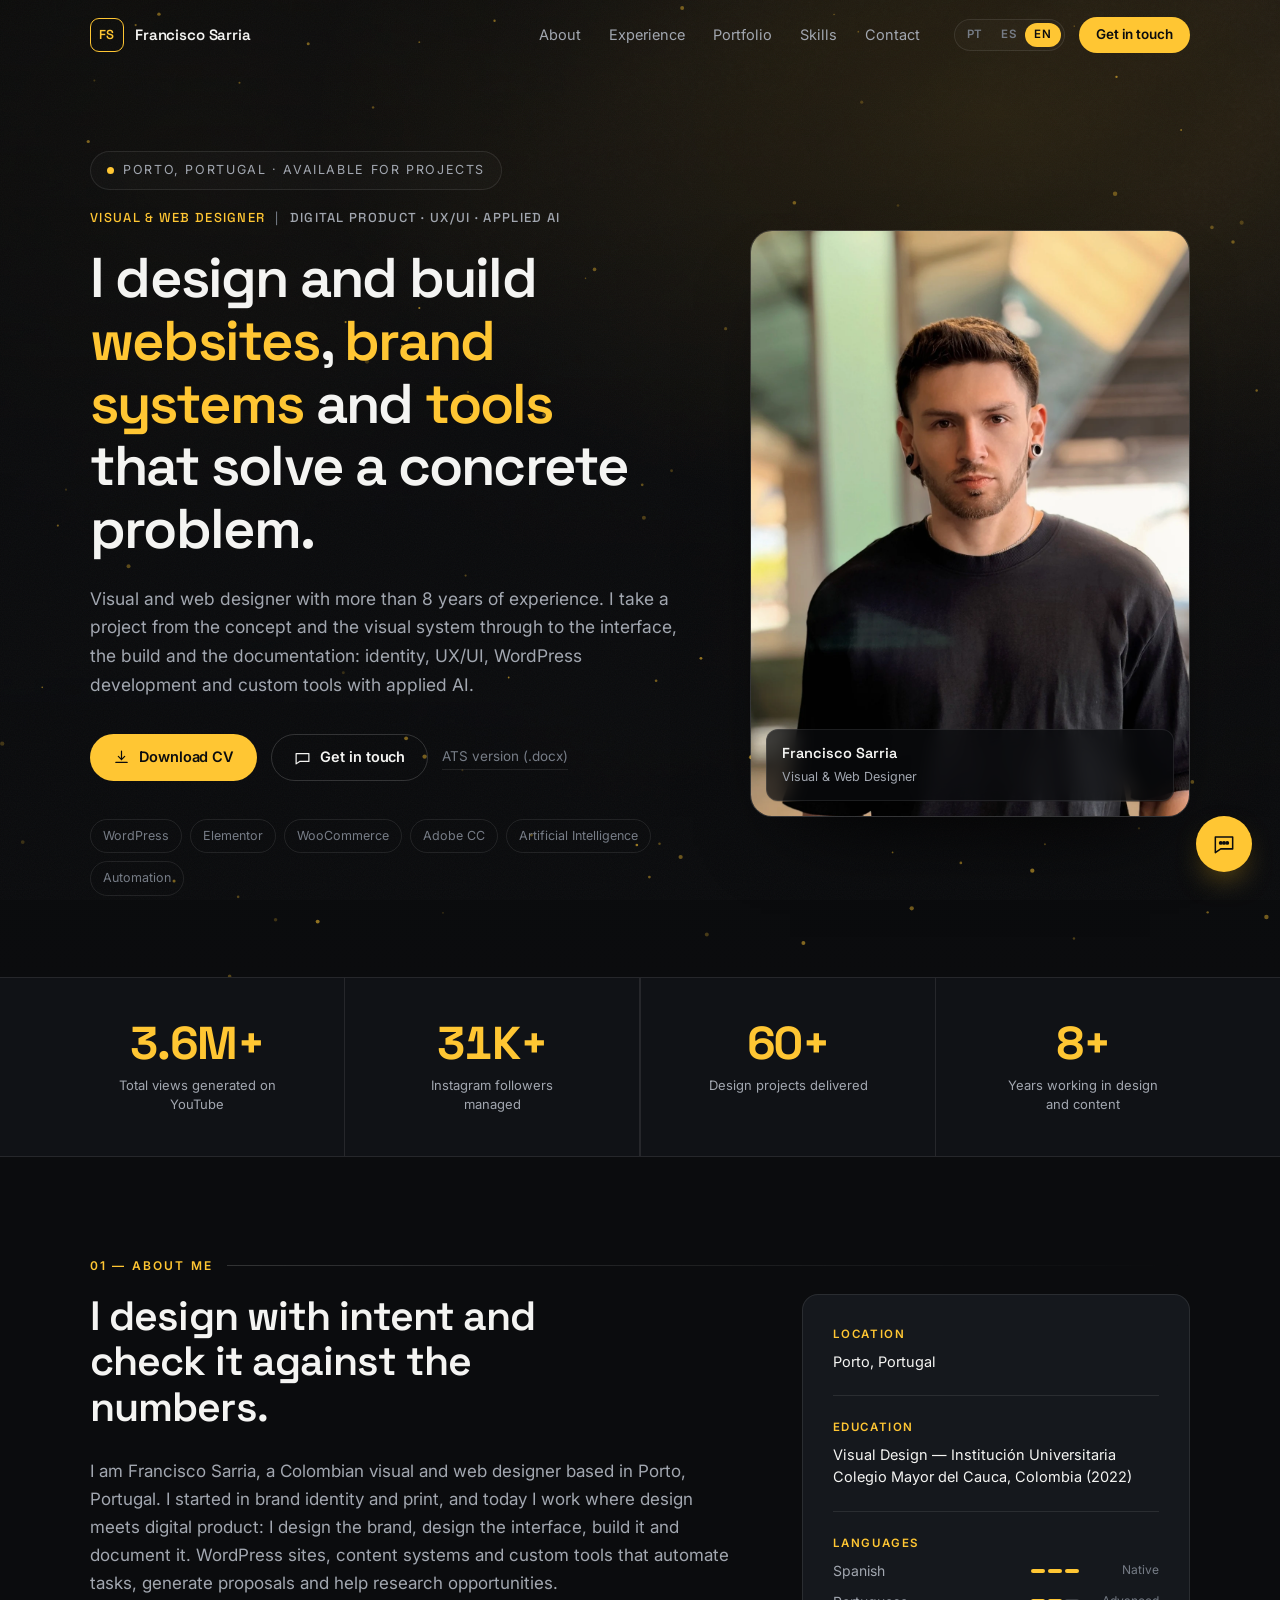
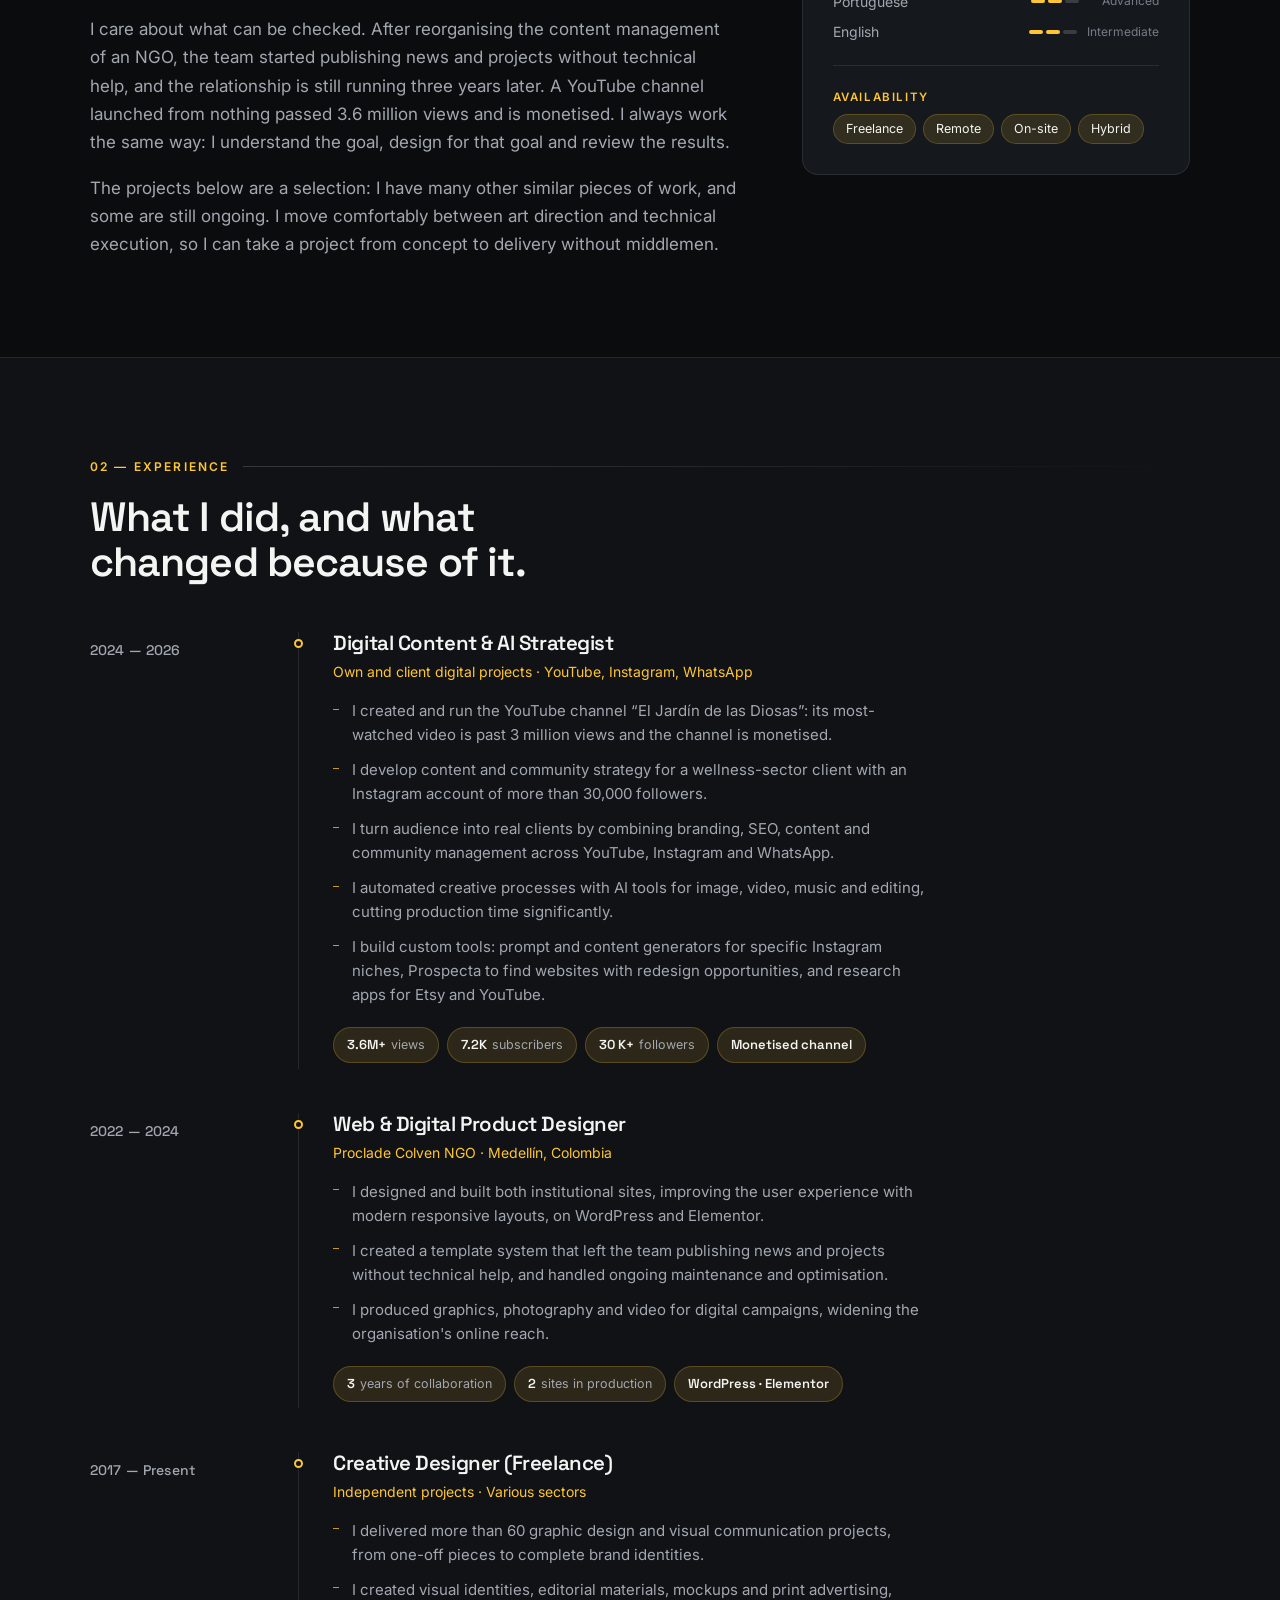
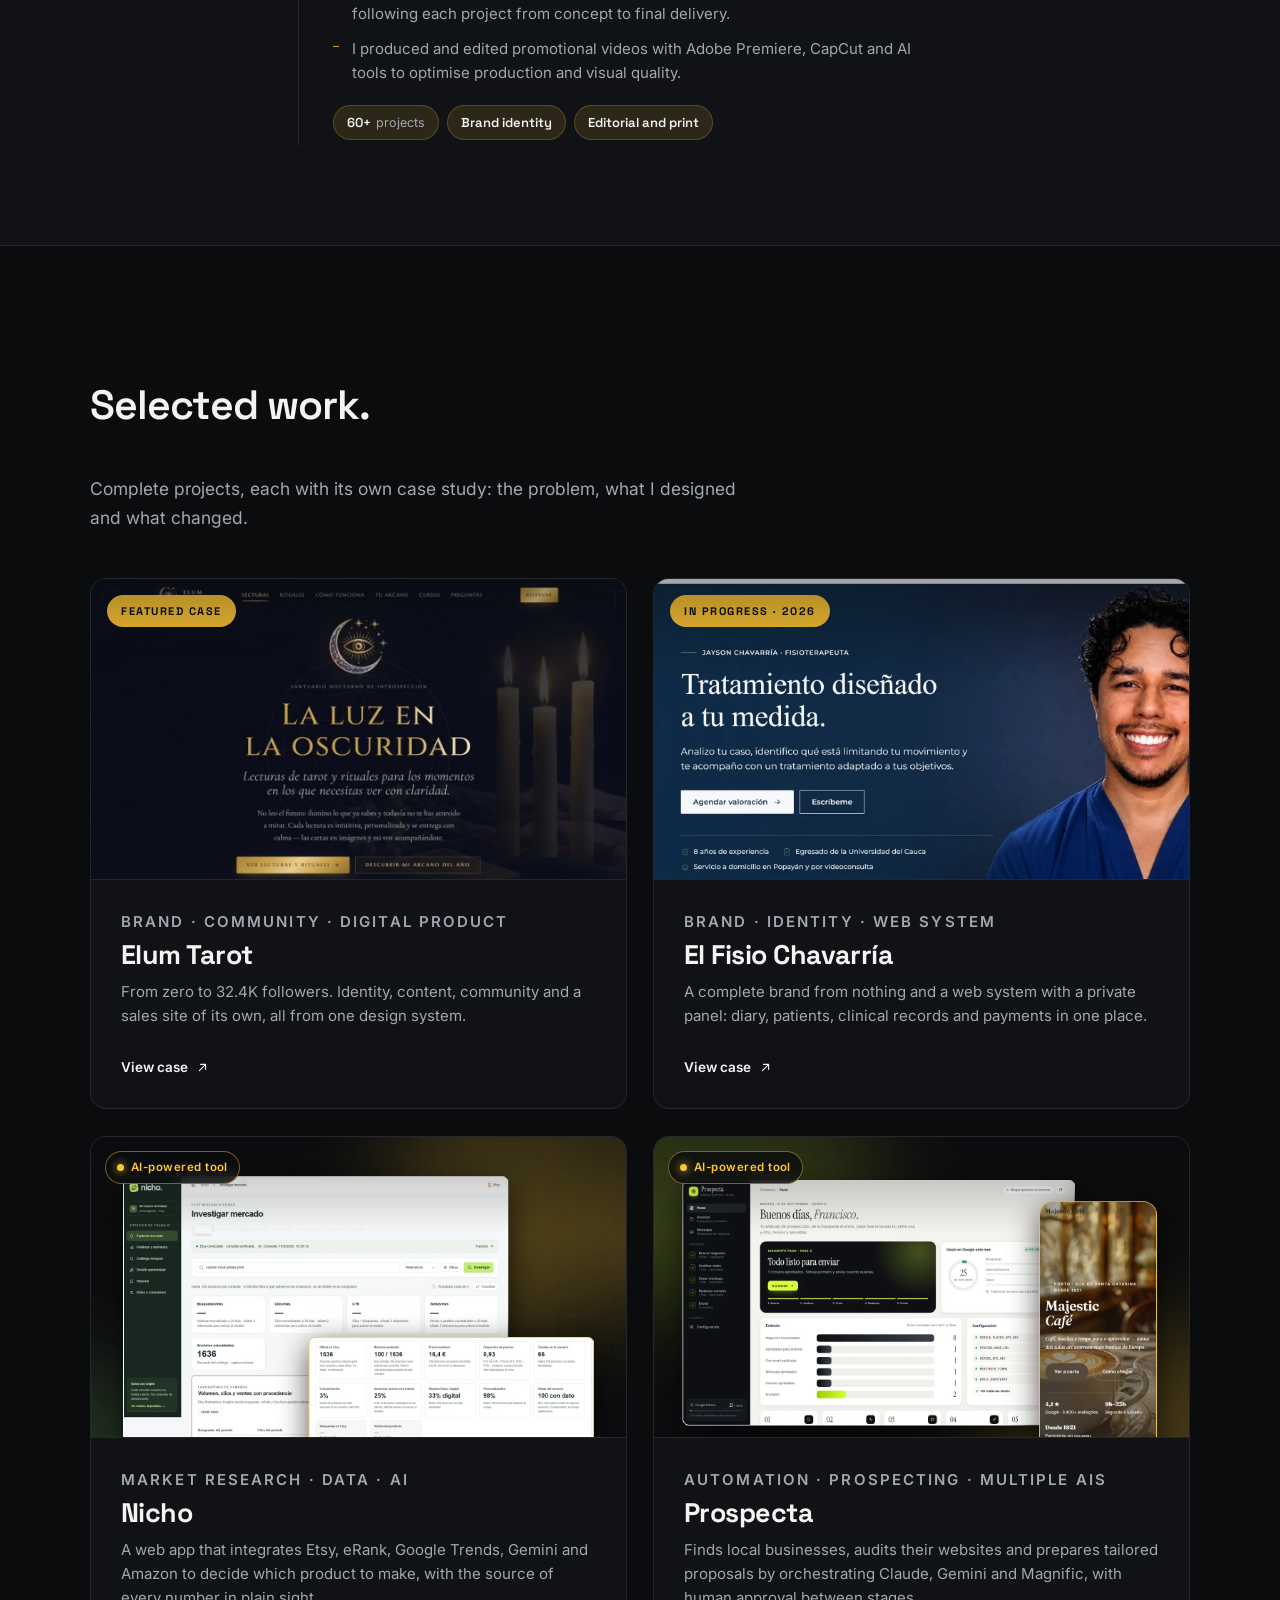
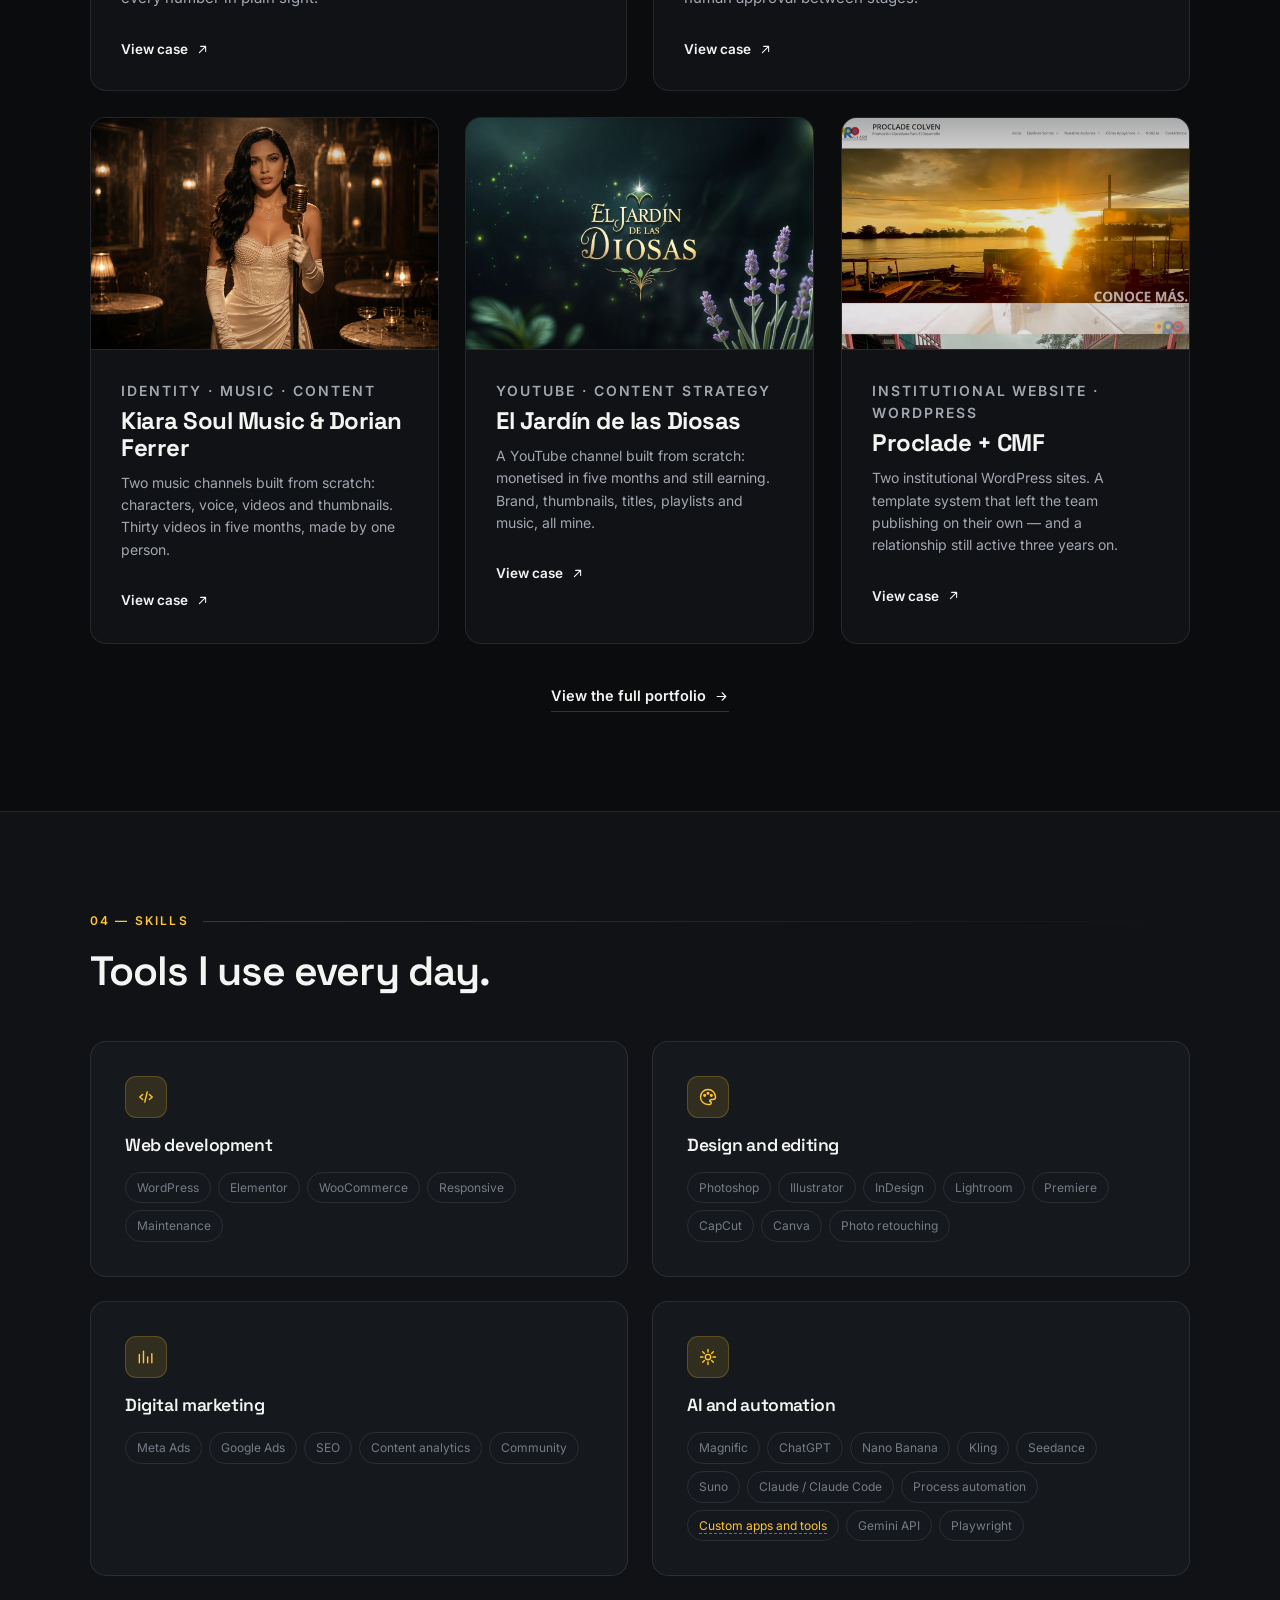
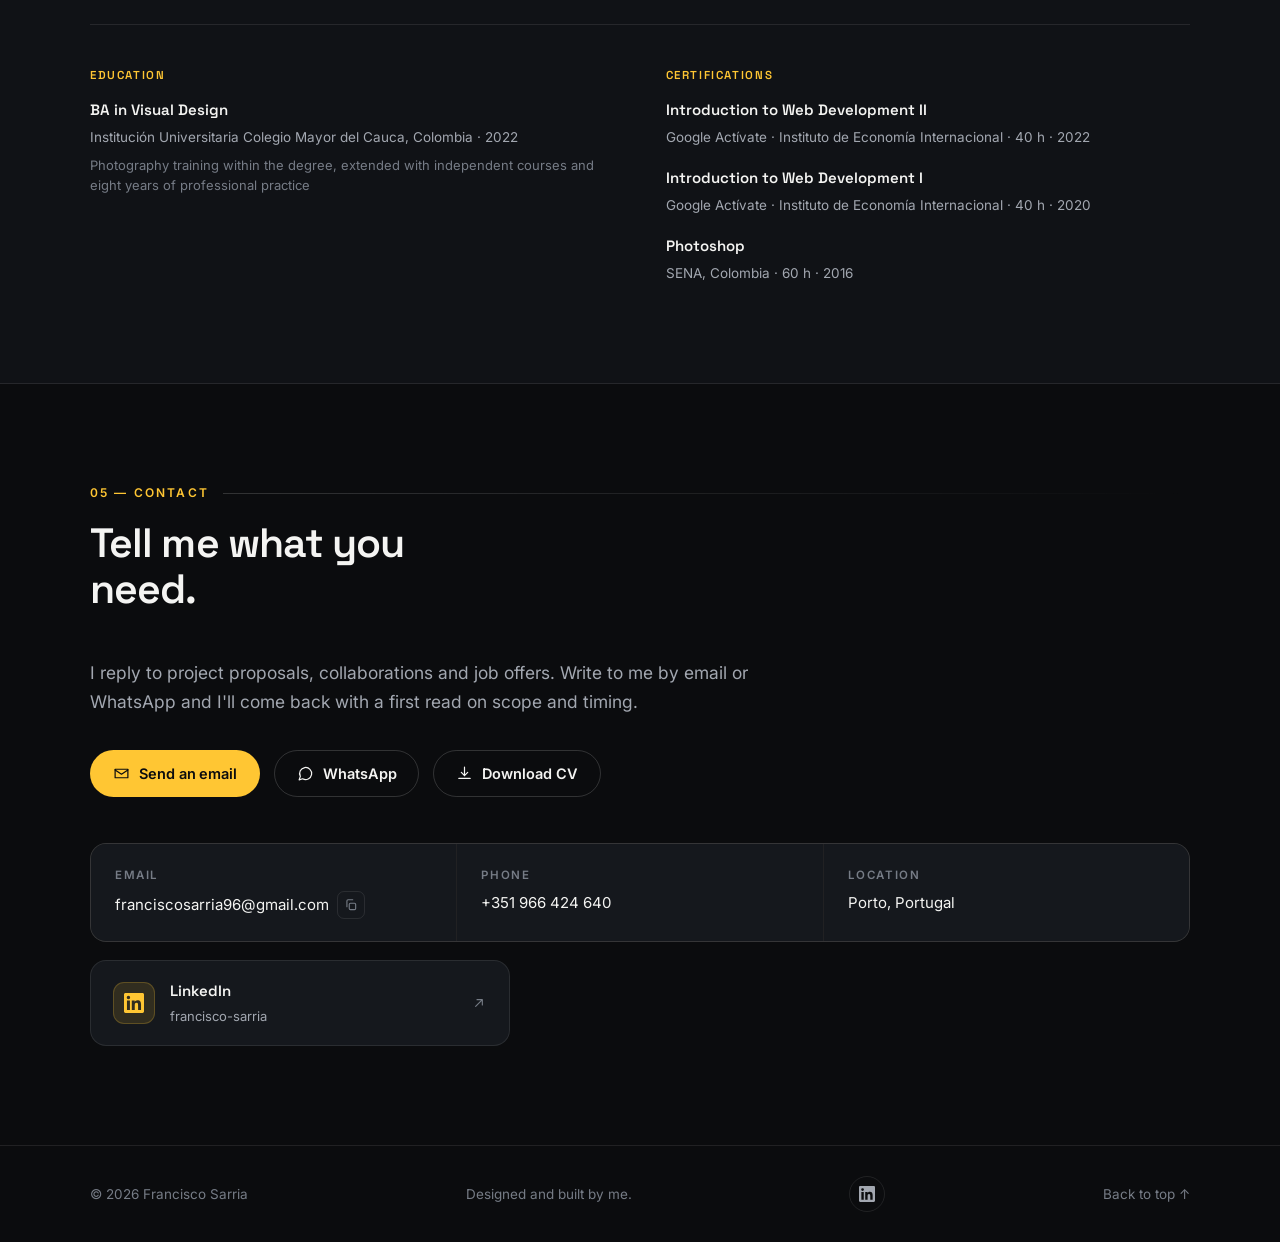
==== commit 362e5fef: "Añade el caso Exhanto & XHNT Records y reordena el portafolio - exhanto.html: dirección de arte, las" ====
--- a/index.html
+++ b/index.html
@@ -23,7 +23,7 @@
 <link rel="preconnect" href="https://fonts.googleapis.com">
 <link rel="preconnect" href="https://fonts.gstatic.com" crossorigin>
 <link href="https://fonts.googleapis.com/css2?family=Inter:wght@400;500;600&family=Space+Grotesk:wght@400;500;600;700&display=swap" rel="stylesheet">
-<link rel="stylesheet" href="assets/css/style.css?v=60">
+<link rel="stylesheet" href="assets/css/style.css?v=61">
 <script>document.documentElement.classList.add('js');</script>
 <script type="application/ld+json">
 {
@@ -609,9 +609,9 @@
   </div>
 </footer>
 
-<script src="assets/js/i18n.js?v=60"></script>
-<script src="assets/js/main.js?v=60"></script>
-<script src="assets/js/motion.js?v=60" defer></script>
-<script src="assets/js/asistente.js?v=60" defer></script>
+<script src="assets/js/i18n.js?v=61"></script>
+<script src="assets/js/main.js?v=61"></script>
+<script src="assets/js/motion.js?v=61" defer></script>
+<script src="assets/js/asistente.js?v=61" defer></script>
 </body>
 </html>
--- a/assets/css/style.css
+++ b/assets/css/style.css
@@ -2816,6 +2816,18 @@
 @media (max-width:520px){ .fig--wide2{grid-column:span 1} }
 
 .split{display:grid;grid-template-columns:minmax(0,1fr) minmax(0,1fr);gap:clamp(18px,3vw,36px);align-items:start}
+.tile--sq .tile-media img{aspect-ratio:1/1;object-position:center}
+
+/* caso Exhanto: los tonos de la marca y los textos de interfaz en monoespaciada */
+.ex-sig{display:flex;flex-wrap:wrap;gap:10px 14px;align-items:center}
+.ex-sig span{
+  font:600 11px/1 ui-monospace,SFMono-Regular,Menlo,Consolas,monospace;letter-spacing:.14em;text-transform:uppercase;
+  padding:9px 12px;border:1px solid var(--line-strong);color:var(--text);
+}
+.ex-sig span.r{border-color:#c81e1e;color:#e04444}
+.ex-sig span.a{background:#a9fe92;border-color:#a9fe92;color:#0a0a0a}
+.ex-sig span.k{background:#c81e1e;border-color:#c81e1e;color:#f3f2ec}
+
 .split.gal-esc{margin-top:clamp(44px,6vw,72px)}
 .split h3{color:var(--text)}
 @media (max-width:900px){ .split{grid-template-columns:1fr} }
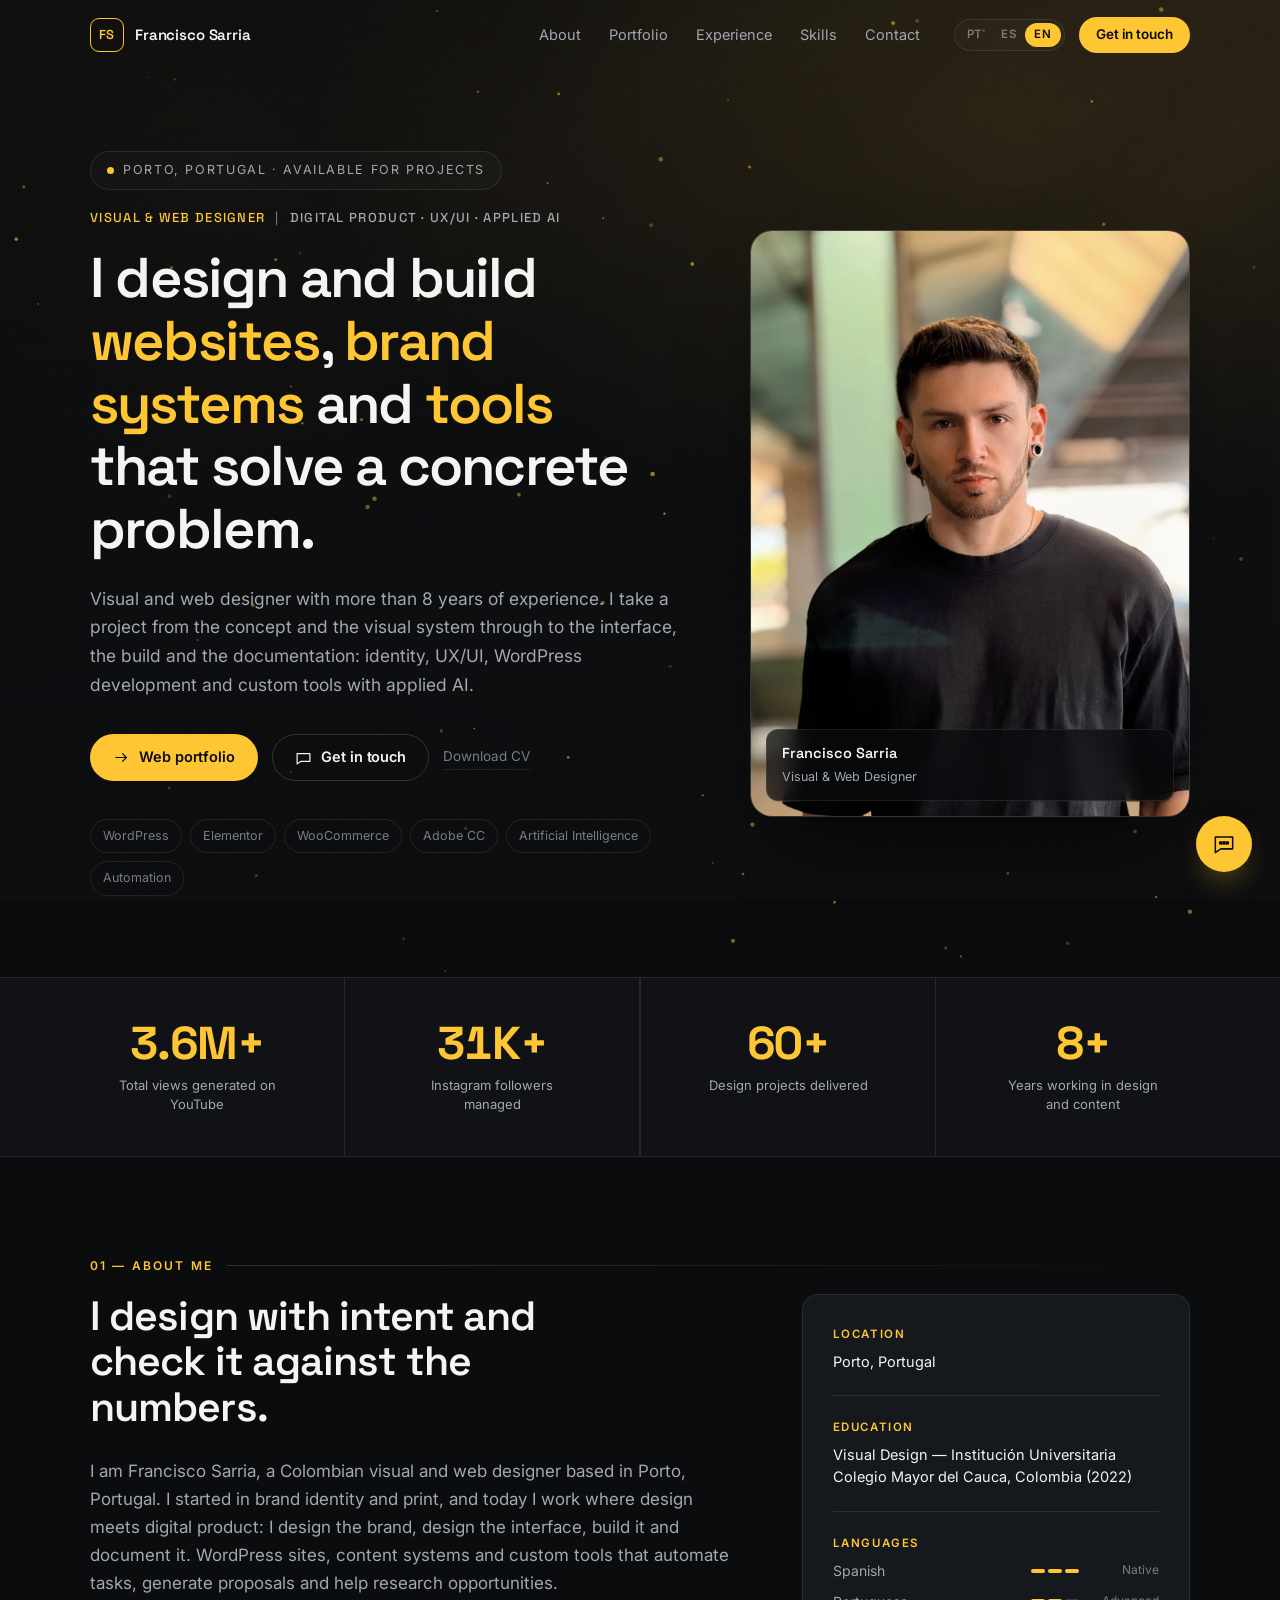
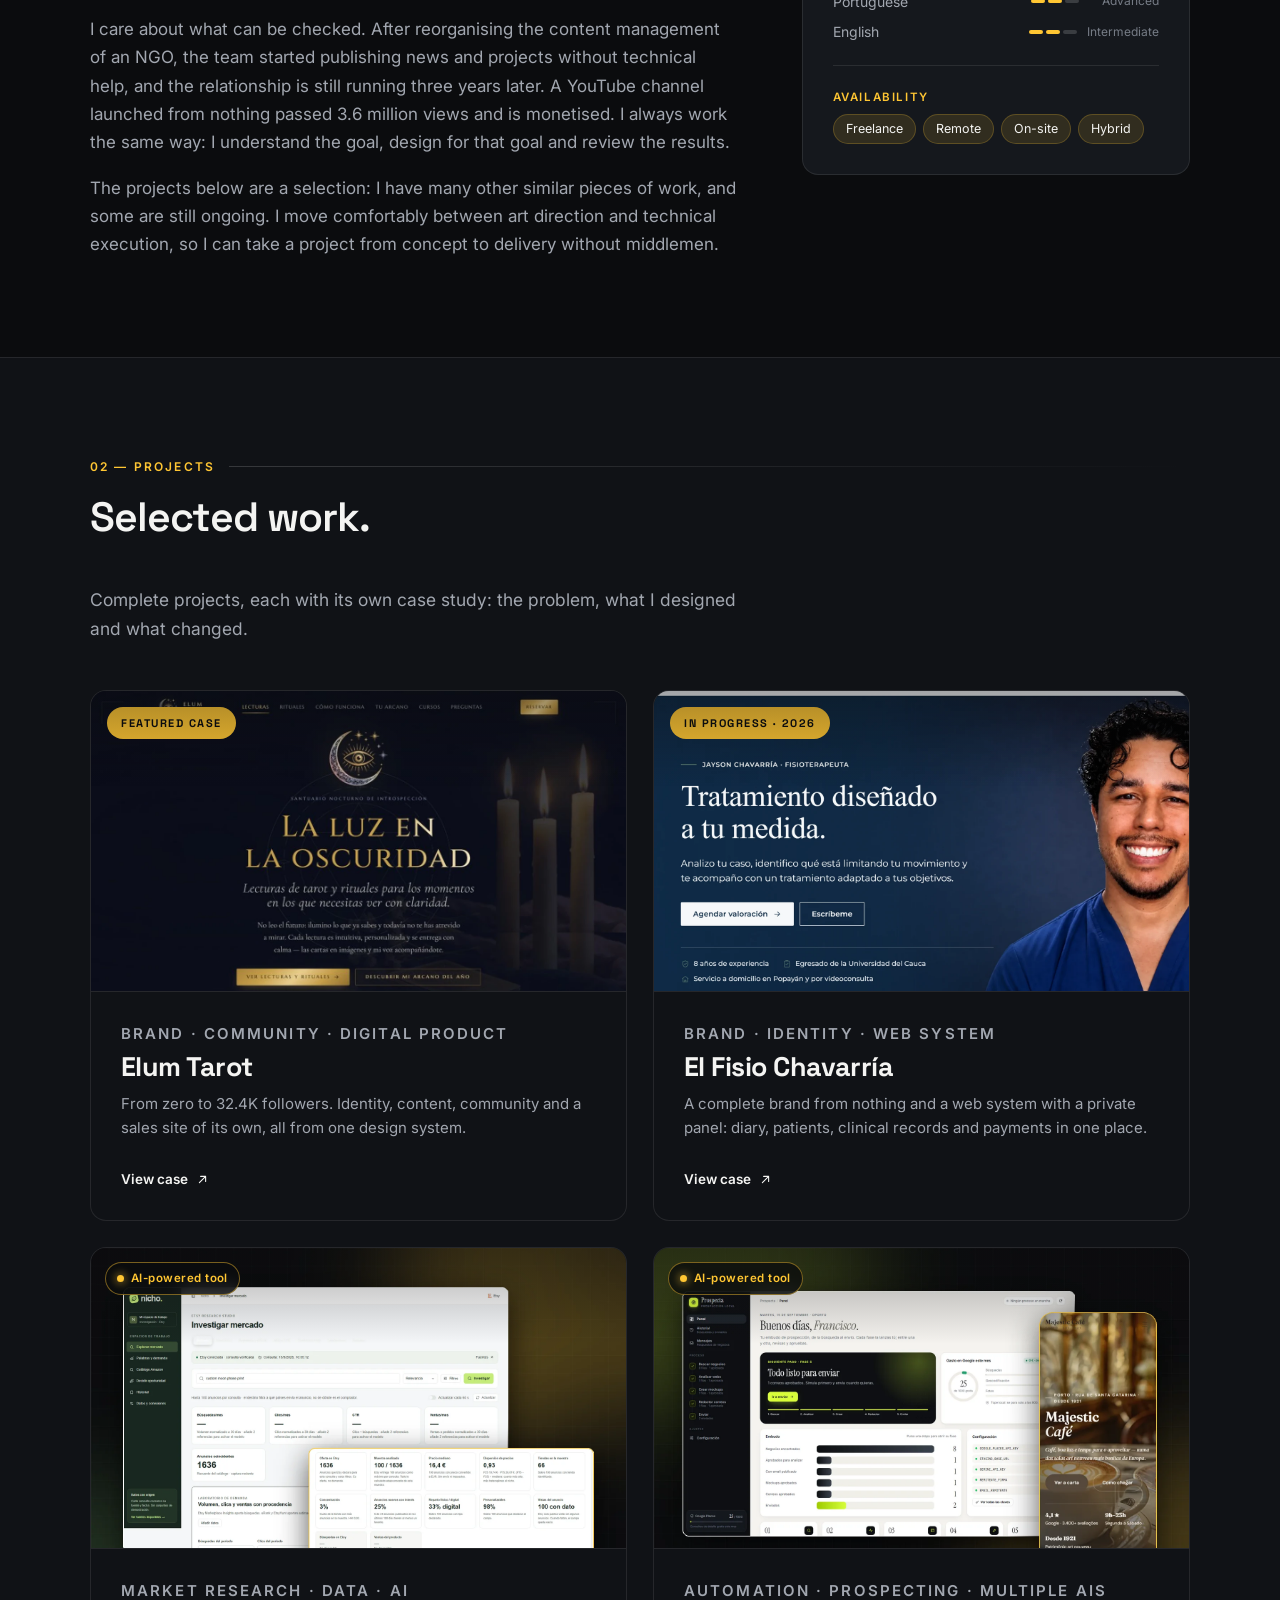
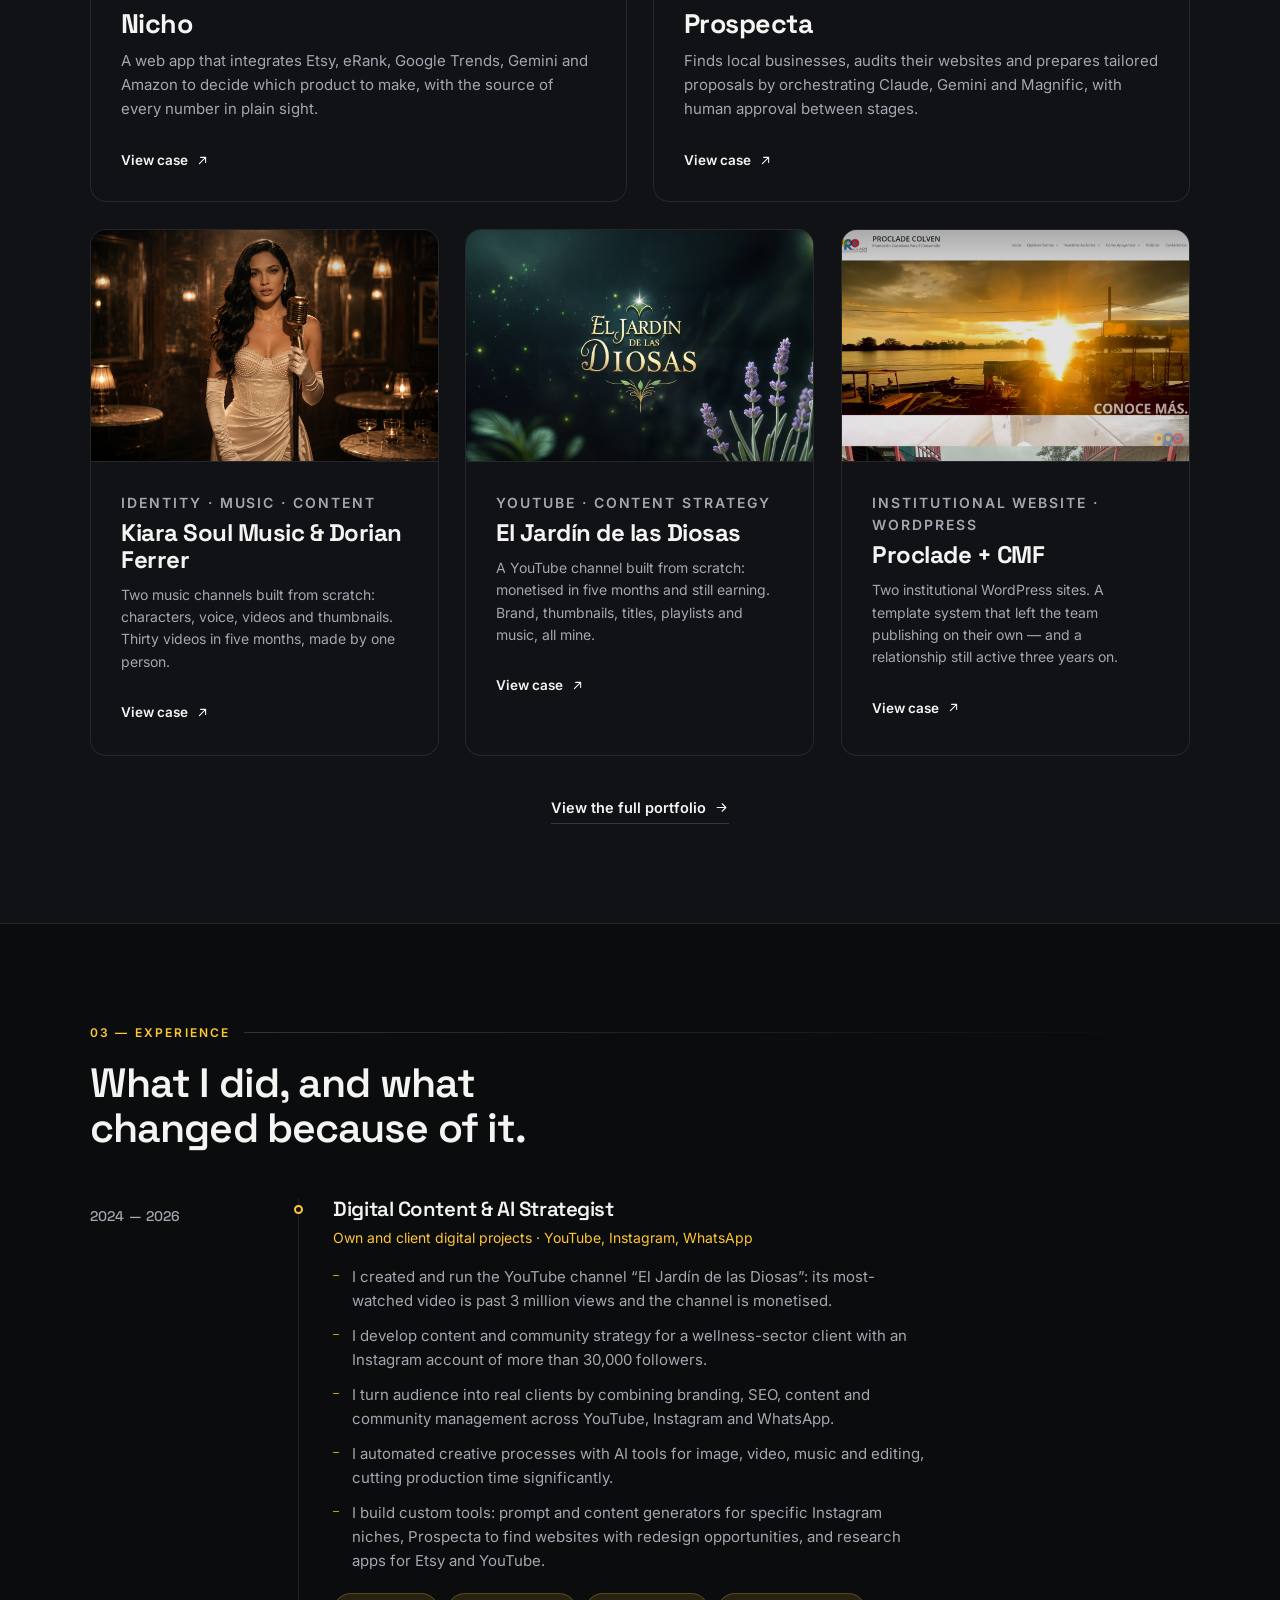
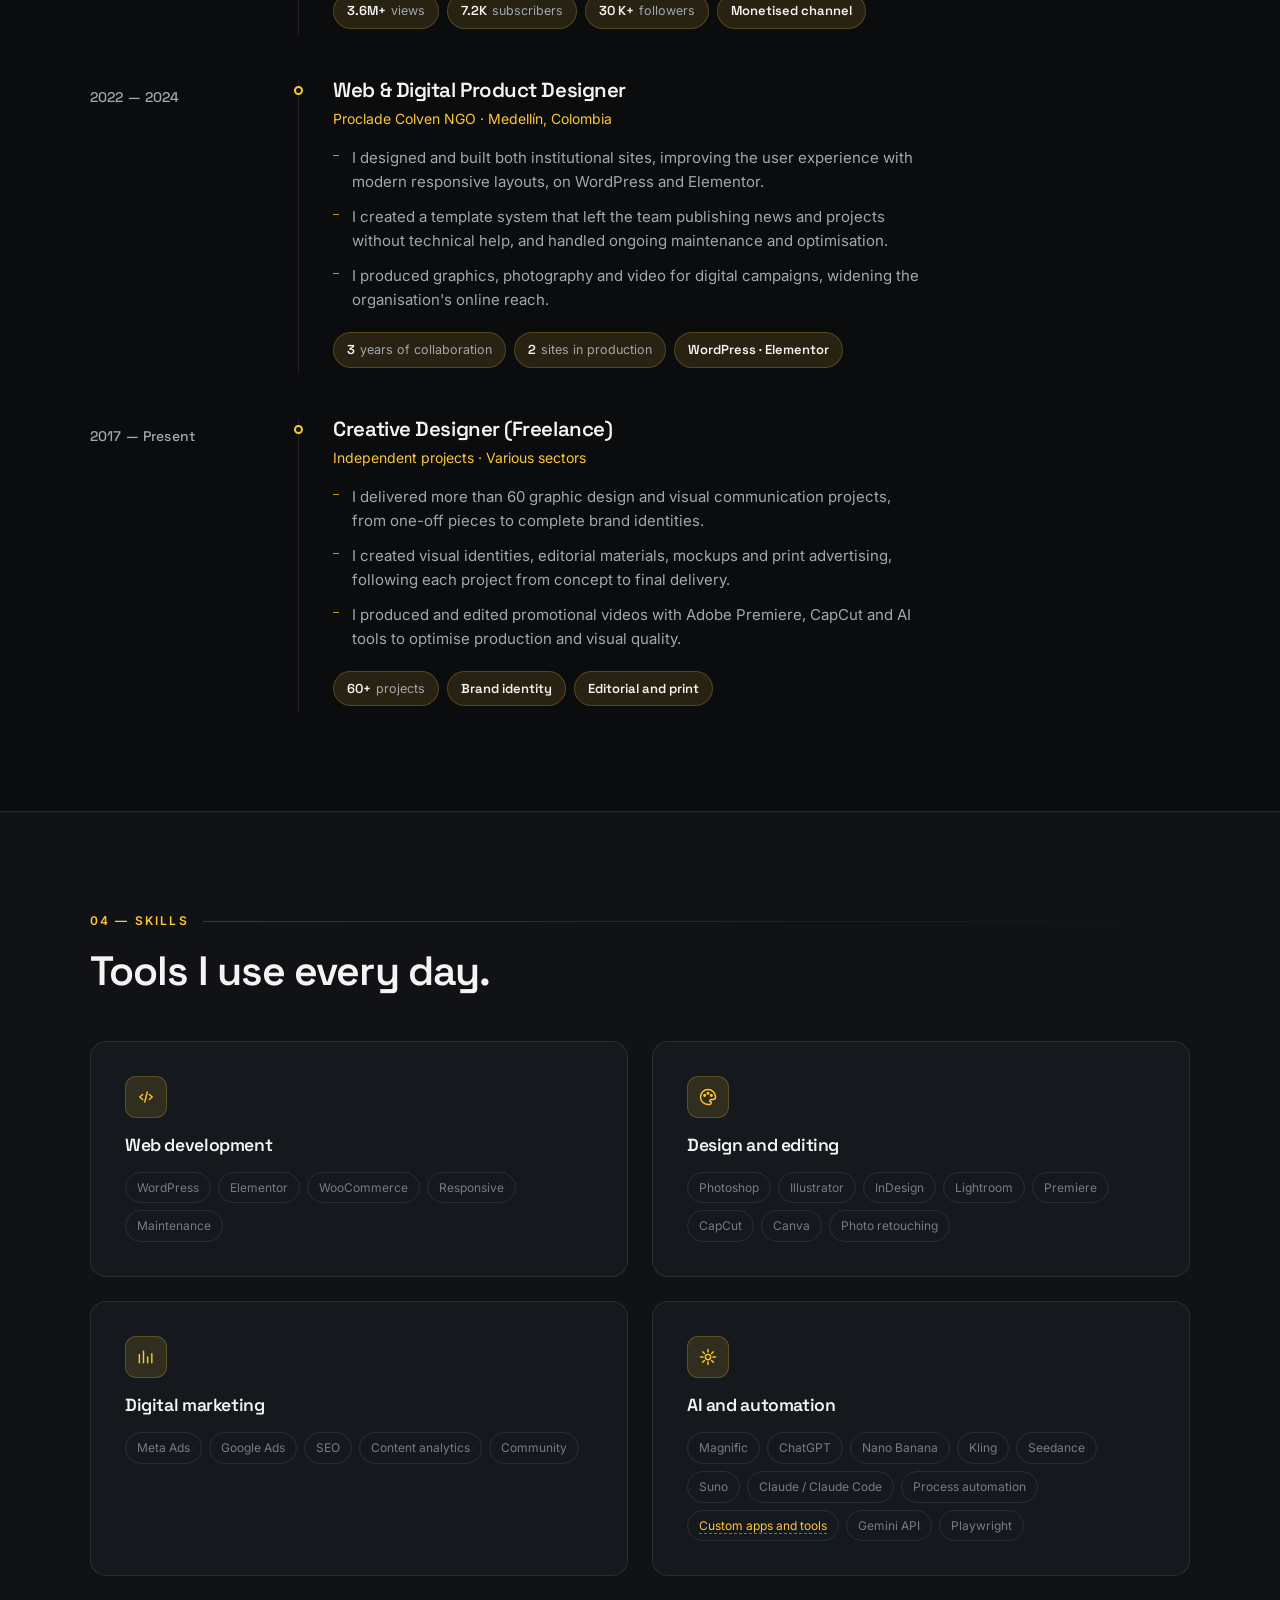
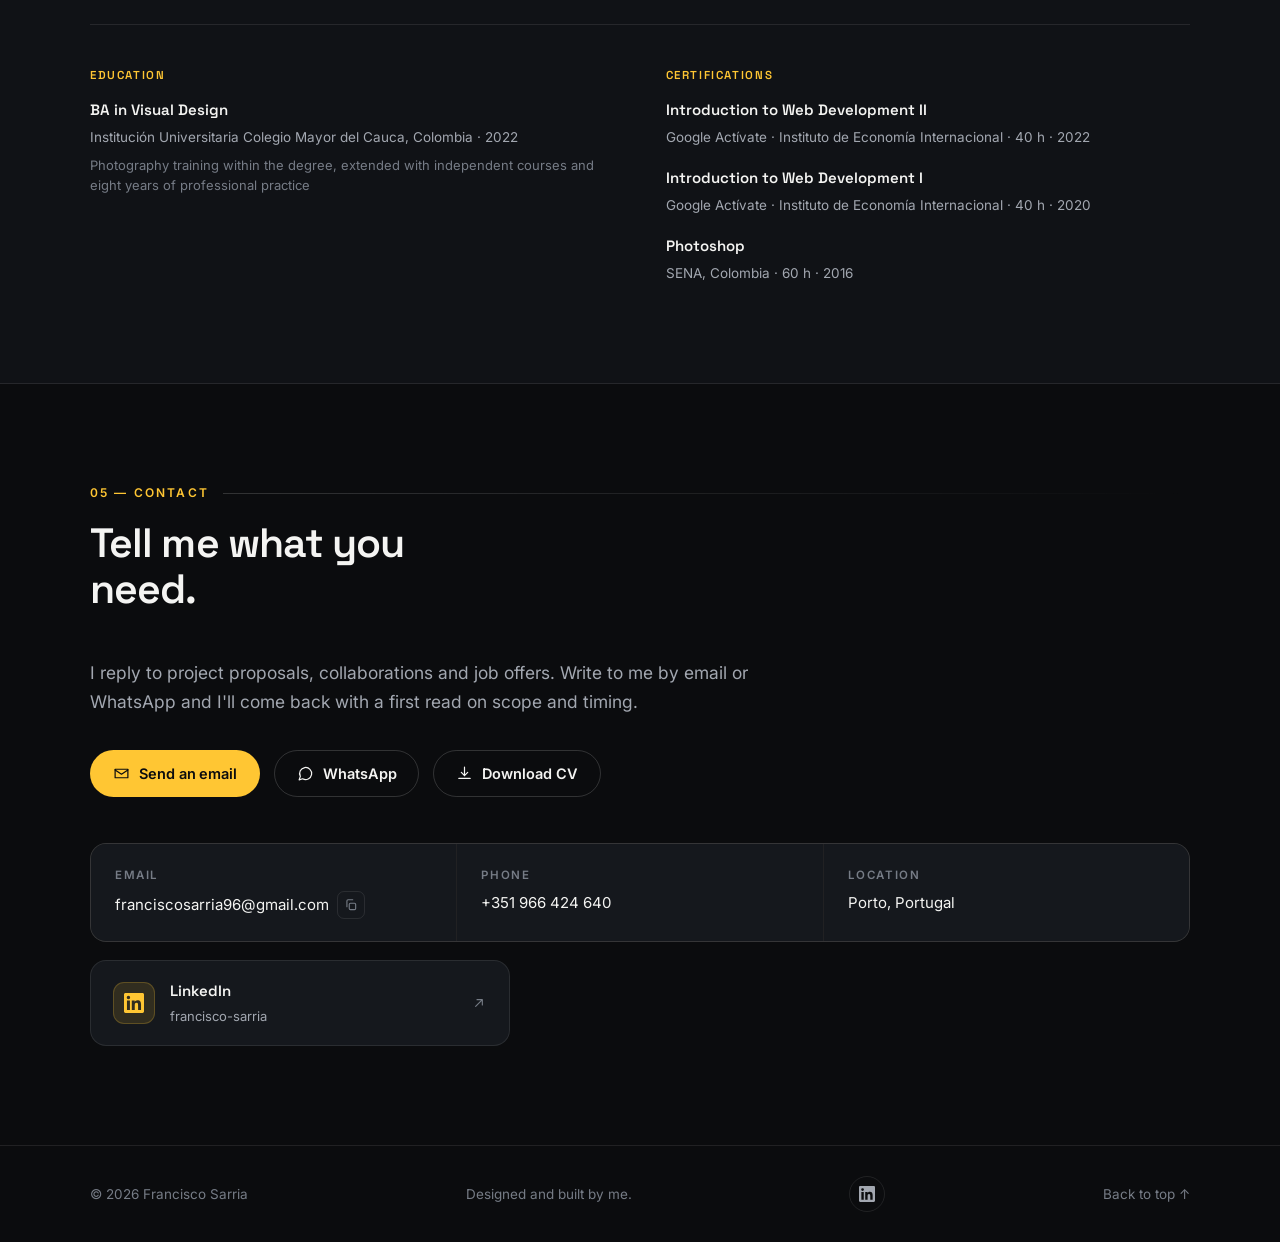
==== commit b1428265: "Da protagonismo al portafolio en la portada - Proyectos pasa a la sección 02, justo después de Sobre" ====
--- a/index.html
+++ b/index.html
@@ -23,7 +23,7 @@
 <link rel="preconnect" href="https://fonts.googleapis.com">
 <link rel="preconnect" href="https://fonts.gstatic.com" crossorigin>
 <link href="https://fonts.googleapis.com/css2?family=Inter:wght@400;500;600&family=Space+Grotesk:wght@400;500;600;700&display=swap" rel="stylesheet">
-<link rel="stylesheet" href="assets/css/style.css?v=61">
+<link rel="stylesheet" href="assets/css/style.css?v=62">
 <script>document.documentElement.classList.add('js');</script>
 <script type="application/ld+json">
 {
@@ -102,8 +102,8 @@
 
     <nav class="nav" id="nav" aria-label="Principal">
       <a href="#sobre-mi"    data-i18n="nav.about">Sobre mí</a>
+      <a href="portafolio.html" data-i18n="nav.work">Portafolio</a>
       <a href="#experiencia" data-i18n="nav.experience">Experiencia</a>
-      <a href="portafolio.html" data-i18n="nav.work">Portafolio</a>
       <a href="#habilidades" data-i18n="nav.skills">Habilidades</a>
       <a href="#contacto"    data-i18n="nav.contact">Contacto</a>
 
@@ -148,15 +148,15 @@
       <p class="lead reveal" data-d="3" data-i18n="hero.lead">Diseñador visual y web con más de 8 años de experiencia. Llevo un proyecto desde el concepto y el sistema visual hasta la interfaz, la implementación y la documentación: identidad, UX/UI, desarrollo en WordPress y herramientas a medida con IA aplicada.</p>
 
       <div class="hero-actions reveal" data-d="4">
-        <a class="btn btn-primary" href="assets/docs/CV-Francisco-Sarria-ES.pdf" download data-cv>
-          <svg viewBox="0 0 24 24" aria-hidden="true"><path d="M12 3v12m0 0 4.5-4.5M12 15l-4.5-4.5M4 19h16"/></svg>
-          <span data-i18n="cta.cv">Descargar CV</span>
+        <a class="btn btn-primary" href="portafolio.html">
+          <svg viewBox="0 0 24 24" aria-hidden="true"><path d="M4 12h15m0 0-5.5-5.5M19 12l-5.5 5.5"/></svg>
+          <span data-i18n="cta.port">Portafolio web</span>
         </a>
         <a class="btn btn-ghost" href="#contacto">
           <svg viewBox="0 0 24 24" aria-hidden="true"><path d="M3 6.5h18v11H8l-5 3.5z"/></svg>
           <span data-i18n="cta.write">Escríbeme</span>
         </a>
-        <a class="link-min" href="assets/docs/CV-Francisco-Sarria-ATS.docx" download data-i18n="cta.ats">Versión ATS (.docx)</a>
+        <a class="link-min" href="assets/docs/CV-Francisco-Sarria-ES.pdf" download data-cv data-i18n="cta.cv">Descargar CV</a>
       </div>
 
       <ul class="hero-tags reveal" data-d="5">
@@ -252,10 +252,145 @@
   </div>
 </section>
 
+<!-- ============ PROYECTOS ============ -->
+<section class="section section-alt" id="proyectos">
+  <div class="wrap">
+    <p class="kicker reveal"><span data-i18n="sec.proj.kicker">02 — Proyectos</span></p>
+    <h2 class="reveal" data-i18n="sec.proj.title">Trabajo seleccionado.</h2>
+    <p class="lead reveal" data-d="1" data-i18n="sec.proj.lead"></p>
+
+    <div class="vista">
+      <article class="vista-card reveal vista-card--dest" data-d="0" data-tilt="3">
+        <a href="elum.html">
+          <div class="ph ph--cover">
+            <span class="badge-featured" data-i18n="work.featured">Caso destacado</span>
+            <img src="assets/img/elum/elum-portada.webp" data-i18n-attr="alt:a.portada" alt="" loading="lazy" width="1200" height="800">
+          </div>
+          <div class="vista-body">
+            <p class="work-tag" data-i18n="work.1.tag"></p>
+            <h3>Elum Tarot</h3>
+            <p data-i18n="work.1.desc"></p>
+            <span class="work-more">
+              <span data-i18n="work.view">Ver caso</span>
+              <svg viewBox="0 0 24 24" aria-hidden="true"><path d="M7 17 17 7M9 7h8v8"/></svg>
+            </span>
+          </div>
+        </a>
+      </article>
+      <article class="vista-card reveal vista-card--dest" data-d="1" data-tilt="3">
+        <a href="fisio-chavarria.html">
+          <div class="ph ph--cover">
+            <span class="badge-featured" data-i18n="work.inprogress">En desarrollo &middot; 2026</span>
+            <img src="assets/img/fisio/fisio-portada.webp" data-i18n-attr="alt:af.web.home" alt="" loading="lazy" width="1500" height="1000">
+          </div>
+          <div class="vista-body">
+            <p class="work-tag" data-i18n="work.5.tag"></p>
+            <h3>El Fisio Chavarr&iacute;a</h3>
+            <p data-i18n="work.5.desc"></p>
+            <span class="work-more">
+              <span data-i18n="work.view">Ver caso</span>
+              <svg viewBox="0 0 24 24" aria-hidden="true"><path d="M7 17 17 7M9 7h8v8"/></svg>
+            </span>
+          </div>
+        </a>
+      </article>
+      <article class="vista-card reveal vista-card--dest" data-d="0" data-tilt="3">
+        <a href="nicho.html">
+          <div class="ph ph--cover">
+            <span class="badge-ai"><i></i><span data-i18n="tools.badge">Herramienta con IA</span></span>
+            <img src="assets/img/nicho/nicho-portada.webp" data-i18n-attr="alt:ani.portada" alt="" loading="lazy" width="1500" height="1000">
+          </div>
+          <div class="vista-body">
+            <p class="work-tag" data-i18n="work.6.tag"></p>
+            <h3>Nicho</h3>
+            <p data-i18n="work.6.desc"></p>
+            <span class="work-more">
+              <span data-i18n="work.view">Ver caso</span>
+              <svg viewBox="0 0 24 24" aria-hidden="true"><path d="M7 17 17 7M9 7h8v8"/></svg>
+            </span>
+          </div>
+        </a>
+      </article>
+      <article class="vista-card reveal vista-card--dest" data-d="1" data-tilt="3">
+        <a href="prospecta.html">
+          <div class="ph ph--cover">
+            <span class="badge-ai"><i></i><span data-i18n="tools.badge">Herramienta con IA</span></span>
+            <img src="assets/img/prospecta/prospecta-portada.webp" data-i18n-attr="alt:apr.portada" alt="" loading="lazy" width="1500" height="1000">
+          </div>
+          <div class="vista-body">
+            <p class="work-tag" data-i18n="work.7.tag"></p>
+            <h3>Prospecta</h3>
+            <p data-i18n="work.7.desc"></p>
+            <span class="work-more">
+              <span data-i18n="work.view">Ver caso</span>
+              <svg viewBox="0 0 24 24" aria-hidden="true"><path d="M7 17 17 7M9 7h8v8"/></svg>
+            </span>
+          </div>
+        </a>
+      </article>
+      <article class="vista-card reveal" data-d="2" data-tilt="5">
+        <a href="kiara-dorian.html">
+          <div class="ph ph--cover">
+            <img src="assets/img/kiara/kiara-plano-16x9.webp" data-i18n-attr="alt:ak.k16" alt="" loading="lazy" width="1628" height="916">
+          </div>
+          <div class="vista-body">
+            <p class="work-tag" data-i18n="work.2.tag"></p>
+            <h3>Kiara Soul Music &amp; Dorian Ferrer</h3>
+            <p data-i18n="work.2.desc"></p>
+            <span class="work-more">
+              <span data-i18n="work.view">Ver caso</span>
+              <svg viewBox="0 0 24 24" aria-hidden="true"><path d="M7 17 17 7M9 7h8v8"/></svg>
+            </span>
+          </div>
+        </a>
+      </article>
+      <article class="vista-card reveal" data-d="3" data-tilt="5">
+        <a href="jardin.html">
+          <div class="ph ph--cover">
+            <img src="assets/img/jardin/jardin-banner.webp" data-i18n-attr="alt:aj.banner" alt="" loading="lazy" width="1400" height="788">
+          </div>
+          <div class="vista-body">
+            <p class="work-tag" data-i18n="work.3.tag"></p>
+            <h3>El Jardín de las Diosas</h3>
+            <p data-i18n="work.3.desc"></p>
+            <span class="work-more">
+              <span data-i18n="work.view">Ver caso</span>
+              <svg viewBox="0 0 24 24" aria-hidden="true"><path d="M7 17 17 7M9 7h8v8"/></svg>
+            </span>
+          </div>
+        </a>
+      </article>
+      <article class="vista-card reveal" data-d="4" data-tilt="5">
+        <a href="proclade-cmf.html">
+          <div class="ph ph--cover">
+            <img src="assets/img/proclade/proclade-portada.webp" data-i18n-attr="alt:ap.ph" alt="" loading="lazy" width="1400" height="788">
+          </div>
+          <div class="vista-body">
+            <p class="work-tag" data-i18n="work.4.tag"></p>
+            <h3>Proclade + CMF</h3>
+            <p data-i18n="work.4.desc"></p>
+            <span class="work-more">
+              <span data-i18n="work.view">Ver caso</span>
+              <svg viewBox="0 0 24 24" aria-hidden="true"><path d="M7 17 17 7M9 7h8v8"/></svg>
+            </span>
+          </div>
+        </a>
+      </article>
+    </div>
+
+    <div class="projects-more reveal">
+      <a href="portafolio.html" class="section-link">
+        <span data-i18n="work.viewAll">Ver todo el portafolio</span>
+        <svg viewBox="0 0 24 24" aria-hidden="true"><path d="M5 12h14M13 6l6 6-6 6"/></svg>
+      </a>
+    </div>
+  </div>
+</section>
+
 <!-- ============ EXPERIENCIA ============ -->
-<section class="section section-alt" id="experiencia">
+<section class="section" id="experiencia">
   <div class="wrap">
-    <p class="kicker reveal"><span data-i18n="sec.exp.kicker">02 — Experiencia</span></p>
+    <p class="kicker reveal"><span data-i18n="sec.exp.kicker">03 — Experiencia</span></p>
     <h2 class="reveal" data-i18n="sec.exp.title">Qué hice y qué cambió por hacerlo.</h2>
 
     <ol class="timeline">
@@ -318,141 +453,6 @@
       </li>
 
     </ol>
-  </div>
-</section>
-
-<!-- ============ PROYECTOS ============ -->
-<section class="section" id="proyectos">
-  <div class="wrap">
-    <p class="kicker reveal"><span data-i18n="sec.proj.kicker">03 — Proyectos</span></p>
-    <h2 class="reveal" data-i18n="sec.proj.title">Trabajo seleccionado.</h2>
-    <p class="lead reveal" data-d="1" data-i18n="sec.proj.lead"></p>
-
-    <div class="vista">
-      <article class="vista-card reveal vista-card--dest" data-d="0" data-tilt="3">
-        <a href="elum.html">
-          <div class="ph ph--cover">
-            <span class="badge-featured" data-i18n="work.featured">Caso destacado</span>
-            <img src="assets/img/elum/elum-portada.webp" data-i18n-attr="alt:a.portada" alt="" loading="lazy" width="1200" height="800">
-          </div>
-          <div class="vista-body">
-            <p class="work-tag" data-i18n="work.1.tag"></p>
-            <h3>Elum Tarot</h3>
-            <p data-i18n="work.1.desc"></p>
-            <span class="work-more">
-              <span data-i18n="work.view">Ver caso</span>
-              <svg viewBox="0 0 24 24" aria-hidden="true"><path d="M7 17 17 7M9 7h8v8"/></svg>
-            </span>
-          </div>
-        </a>
-      </article>
-      <article class="vista-card reveal vista-card--dest" data-d="1" data-tilt="3">
-        <a href="fisio-chavarria.html">
-          <div class="ph ph--cover">
-            <span class="badge-featured" data-i18n="work.inprogress">En desarrollo &middot; 2026</span>
-            <img src="assets/img/fisio/fisio-portada.webp" data-i18n-attr="alt:af.web.home" alt="" loading="lazy" width="1500" height="1000">
-          </div>
-          <div class="vista-body">
-            <p class="work-tag" data-i18n="work.5.tag"></p>
-            <h3>El Fisio Chavarr&iacute;a</h3>
-            <p data-i18n="work.5.desc"></p>
-            <span class="work-more">
-              <span data-i18n="work.view">Ver caso</span>
-              <svg viewBox="0 0 24 24" aria-hidden="true"><path d="M7 17 17 7M9 7h8v8"/></svg>
-            </span>
-          </div>
-        </a>
-      </article>
-      <article class="vista-card reveal vista-card--dest" data-d="0" data-tilt="3">
-        <a href="nicho.html">
-          <div class="ph ph--cover">
-            <span class="badge-ai"><i></i><span data-i18n="tools.badge">Herramienta con IA</span></span>
-            <img src="assets/img/nicho/nicho-portada.webp" data-i18n-attr="alt:ani.portada" alt="" loading="lazy" width="1500" height="1000">
-          </div>
-          <div class="vista-body">
-            <p class="work-tag" data-i18n="work.6.tag"></p>
-            <h3>Nicho</h3>
-            <p data-i18n="work.6.desc"></p>
-            <span class="work-more">
-              <span data-i18n="work.view">Ver caso</span>
-              <svg viewBox="0 0 24 24" aria-hidden="true"><path d="M7 17 17 7M9 7h8v8"/></svg>
-            </span>
-          </div>
-        </a>
-      </article>
-      <article class="vista-card reveal vista-card--dest" data-d="1" data-tilt="3">
-        <a href="prospecta.html">
-          <div class="ph ph--cover">
-            <span class="badge-ai"><i></i><span data-i18n="tools.badge">Herramienta con IA</span></span>
-            <img src="assets/img/prospecta/prospecta-portada.webp" data-i18n-attr="alt:apr.portada" alt="" loading="lazy" width="1500" height="1000">
-          </div>
-          <div class="vista-body">
-            <p class="work-tag" data-i18n="work.7.tag"></p>
-            <h3>Prospecta</h3>
-            <p data-i18n="work.7.desc"></p>
-            <span class="work-more">
-              <span data-i18n="work.view">Ver caso</span>
-              <svg viewBox="0 0 24 24" aria-hidden="true"><path d="M7 17 17 7M9 7h8v8"/></svg>
-            </span>
-          </div>
-        </a>
-      </article>
-      <article class="vista-card reveal" data-d="2" data-tilt="5">
-        <a href="kiara-dorian.html">
-          <div class="ph ph--cover">
-            <img src="assets/img/kiara/kiara-plano-16x9.webp" data-i18n-attr="alt:ak.k16" alt="" loading="lazy" width="1628" height="916">
-          </div>
-          <div class="vista-body">
-            <p class="work-tag" data-i18n="work.2.tag"></p>
-            <h3>Kiara Soul Music &amp; Dorian Ferrer</h3>
-            <p data-i18n="work.2.desc"></p>
-            <span class="work-more">
-              <span data-i18n="work.view">Ver caso</span>
-              <svg viewBox="0 0 24 24" aria-hidden="true"><path d="M7 17 17 7M9 7h8v8"/></svg>
-            </span>
-          </div>
-        </a>
-      </article>
-      <article class="vista-card reveal" data-d="3" data-tilt="5">
-        <a href="jardin.html">
-          <div class="ph ph--cover">
-            <img src="assets/img/jardin/jardin-banner.webp" data-i18n-attr="alt:aj.banner" alt="" loading="lazy" width="1400" height="788">
-          </div>
-          <div class="vista-body">
-            <p class="work-tag" data-i18n="work.3.tag"></p>
-            <h3>El Jardín de las Diosas</h3>
-            <p data-i18n="work.3.desc"></p>
-            <span class="work-more">
-              <span data-i18n="work.view">Ver caso</span>
-              <svg viewBox="0 0 24 24" aria-hidden="true"><path d="M7 17 17 7M9 7h8v8"/></svg>
-            </span>
-          </div>
-        </a>
-      </article>
-      <article class="vista-card reveal" data-d="4" data-tilt="5">
-        <a href="proclade-cmf.html">
-          <div class="ph ph--cover">
-            <img src="assets/img/proclade/proclade-portada.webp" data-i18n-attr="alt:ap.ph" alt="" loading="lazy" width="1400" height="788">
-          </div>
-          <div class="vista-body">
-            <p class="work-tag" data-i18n="work.4.tag"></p>
-            <h3>Proclade + CMF</h3>
-            <p data-i18n="work.4.desc"></p>
-            <span class="work-more">
-              <span data-i18n="work.view">Ver caso</span>
-              <svg viewBox="0 0 24 24" aria-hidden="true"><path d="M7 17 17 7M9 7h8v8"/></svg>
-            </span>
-          </div>
-        </a>
-      </article>
-    </div>
-
-    <div class="projects-more reveal">
-      <a href="portafolio.html" class="section-link">
-        <span data-i18n="work.viewAll">Ver todo el portafolio</span>
-        <svg viewBox="0 0 24 24" aria-hidden="true"><path d="M5 12h14M13 6l6 6-6 6"/></svg>
-      </a>
-    </div>
   </div>
 </section>
 
@@ -609,9 +609,9 @@
   </div>
 </footer>
 
-<script src="assets/js/i18n.js?v=61"></script>
-<script src="assets/js/main.js?v=61"></script>
-<script src="assets/js/motion.js?v=61" defer></script>
-<script src="assets/js/asistente.js?v=61" defer></script>
+<script src="assets/js/i18n.js?v=62"></script>
+<script src="assets/js/main.js?v=62"></script>
+<script src="assets/js/motion.js?v=62" defer></script>
+<script src="assets/js/asistente.js?v=62" defer></script>
 </body>
 </html>
